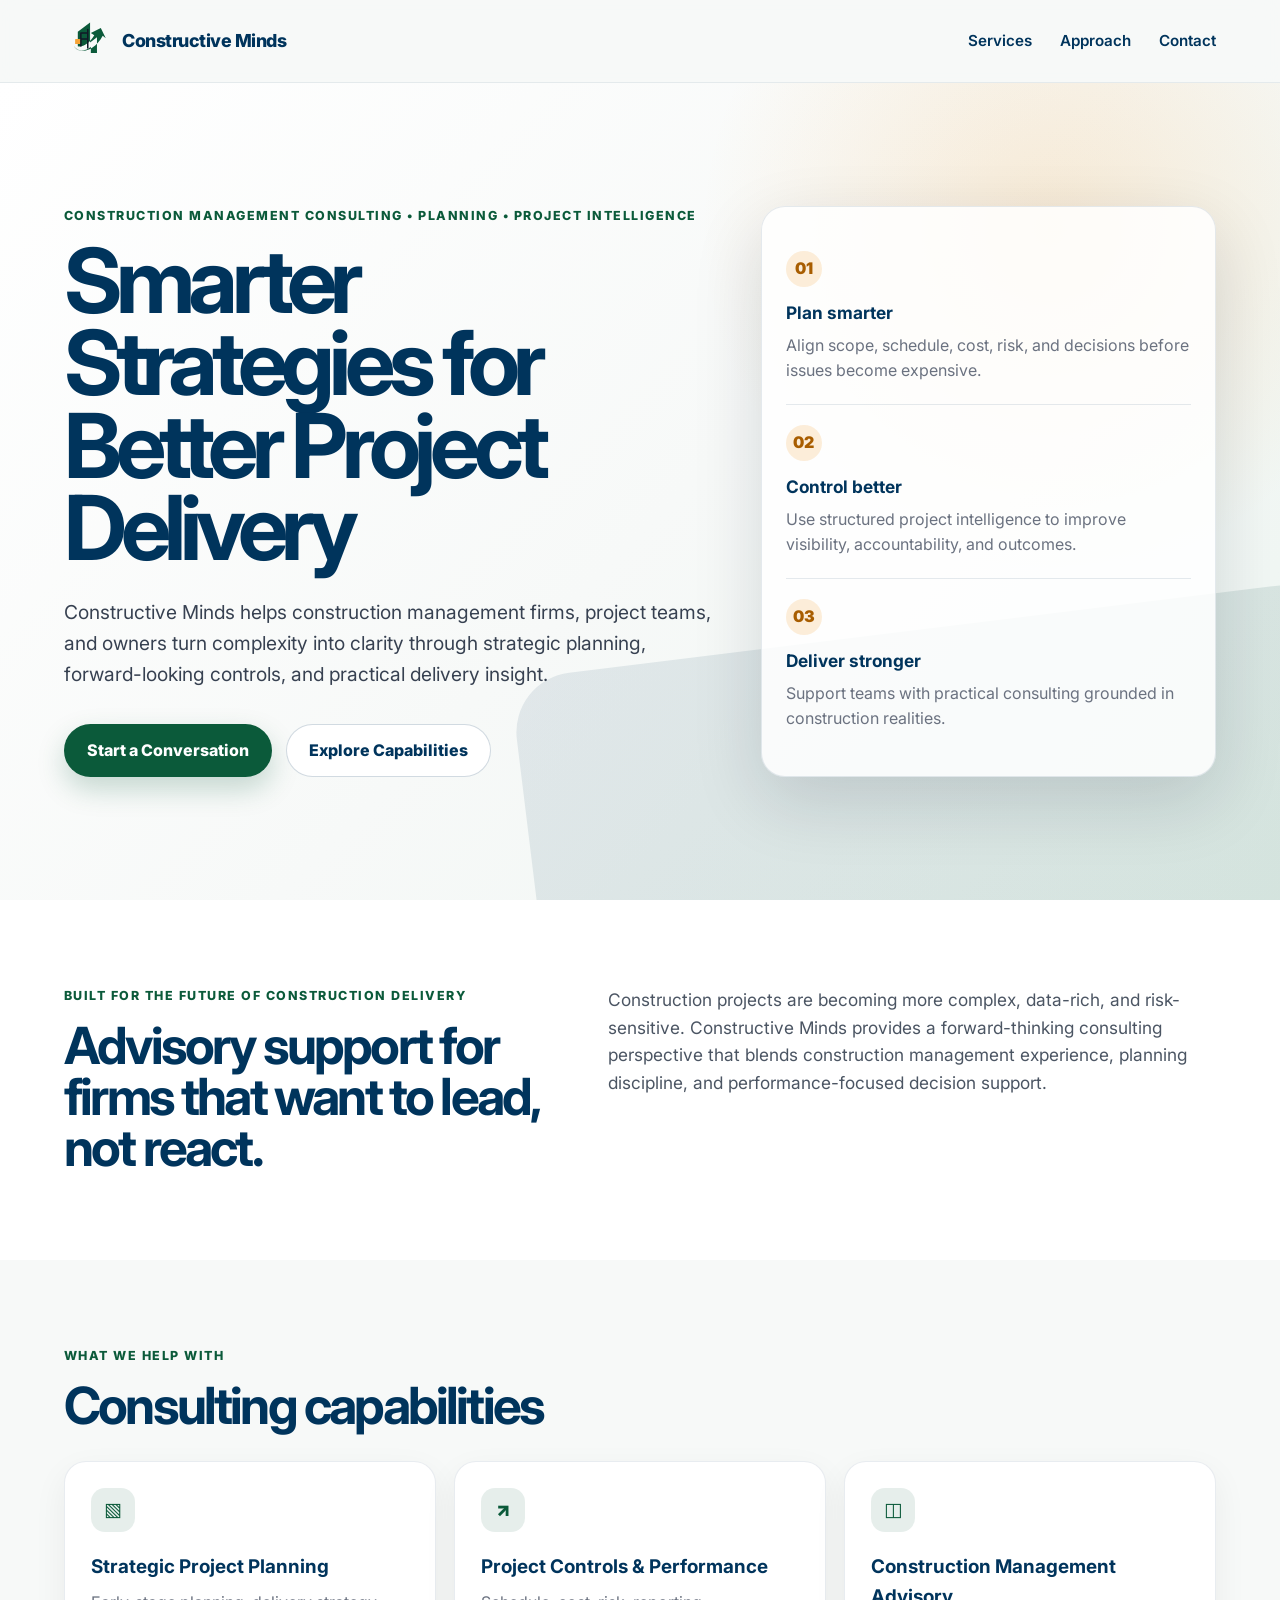
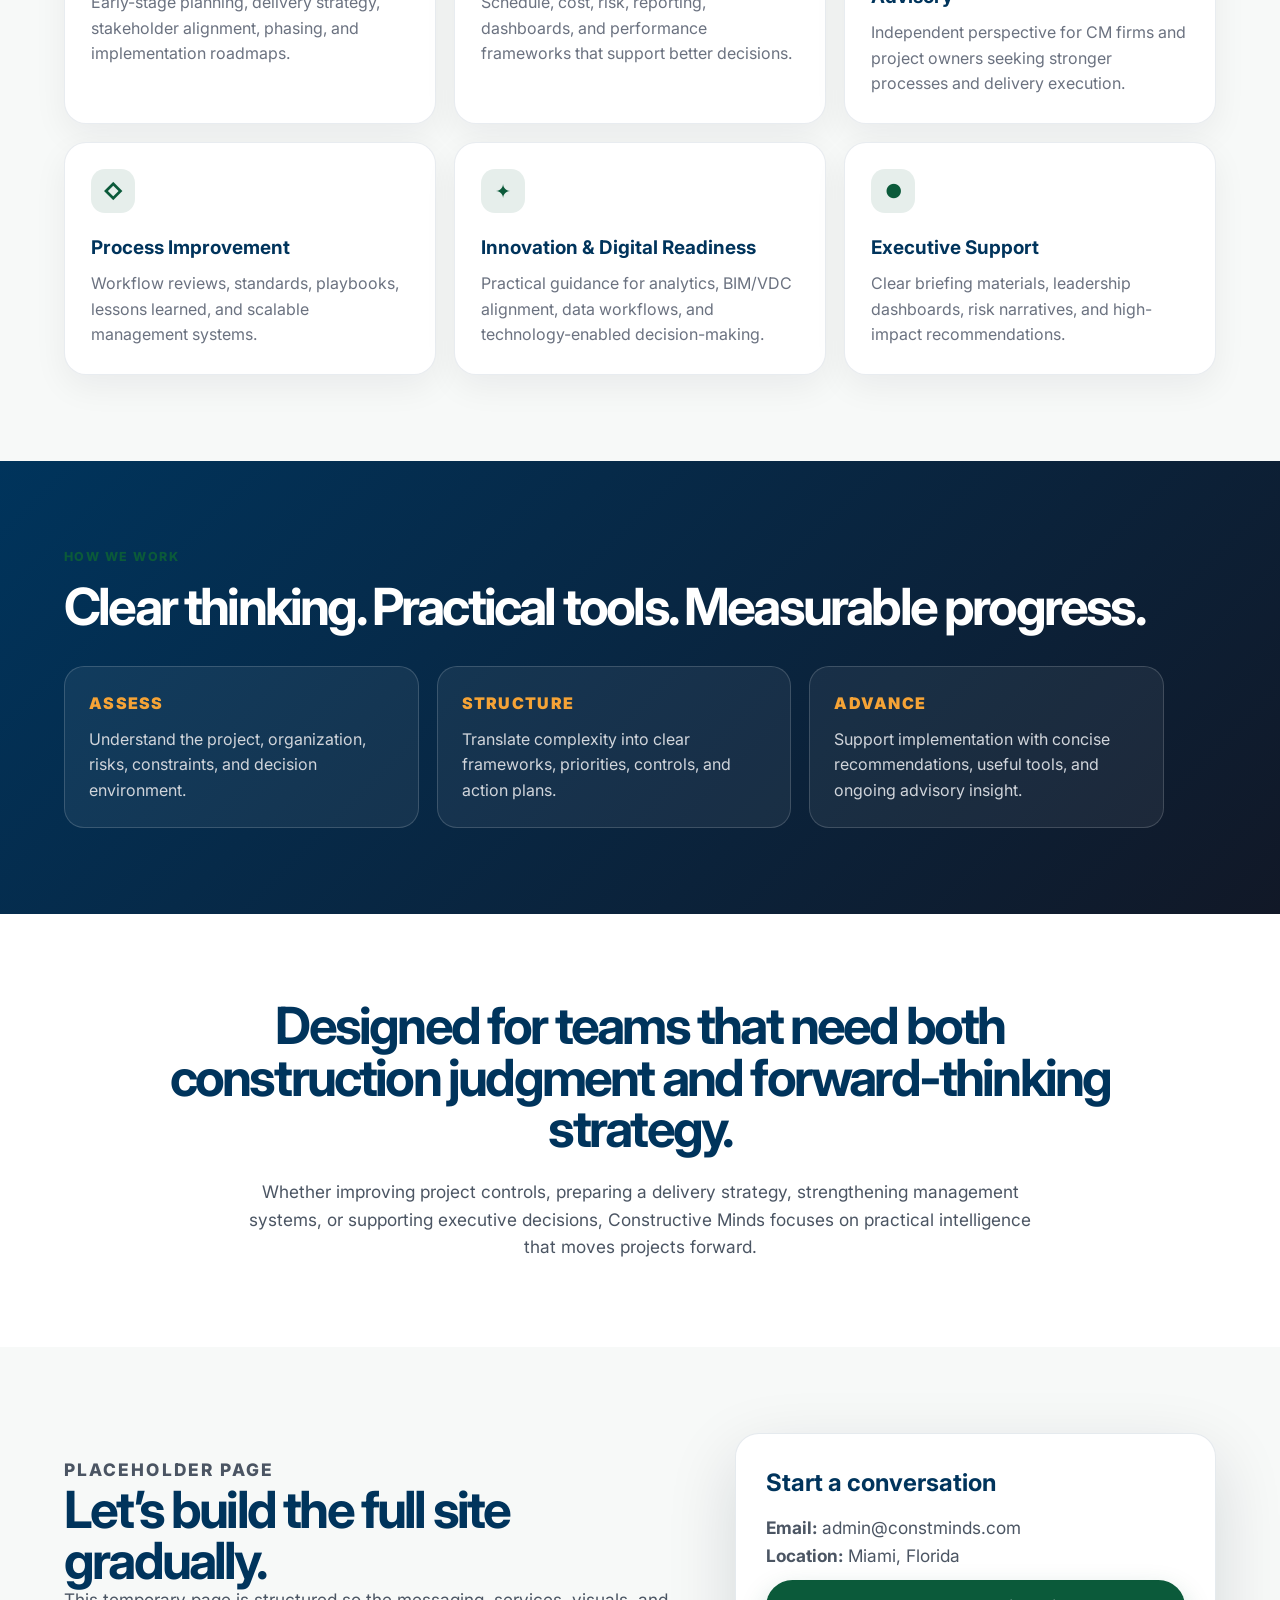
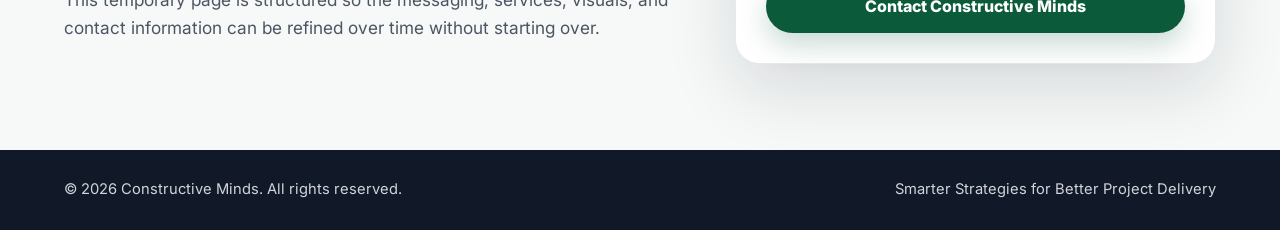
==== index.html @ 66670059 "Update contact email address in index.html" ====
<!DOCTYPE html>
<html lang="en">
<head>
  <meta charset="UTF-8" />
  <meta name="viewport" content="width=device-width, initial-scale=1.0" />
  <title>Constructive Minds | Smarter Strategies for Better Project Delivery</title>
  <meta name="description" content="Constructive Minds provides forward-thinking construction consulting, planning, project controls, and delivery strategy for construction management firms and project owners." />
  <link rel="preconnect" href="https://fonts.googleapis.com">
  <link rel="preconnect" href="https://fonts.gstatic.com" crossorigin>
  <link href="https://fonts.googleapis.com/css2?family=Inter:wght@400;500;600;700;800&display=swap" rel="stylesheet">
  <link rel="stylesheet" href="styles.css" />
</head>
<body>
  <header class="site-header">
    <a class="brand" href="#top" aria-label="Constructive Minds home">
      <div class="brand-mark" aria-hidden="true">
        <svg viewBox="0 0 120 120" role="img" aria-label="Constructive Minds icon placeholder">
          <path class="mark-green" d="M25 72 C35 95 77 91 101 46 L109 53 L96 26 L70 39 L79 45 C67 66 49 77 36 74 L36 36 L68 12 L68 64 L86 50 L86 91 L70 91 L70 75 C58 86 36 91 25 72Z"/>
          <path class="mark-lines" d="M44 39 H62 M44 55 H62 M44 39 V73 M62 30 V78"/>
          <rect class="mark-orange" x="29" y="55" width="13" height="13" rx="1"/>
        </svg>
      </div>
      <span class="brand-text">Constructive Minds</span>
    </a>
    <nav class="nav-links" aria-label="Main navigation">
      <a href="#services">Services</a>
      <a href="#approach">Approach</a>
      <a href="#contact">Contact</a>
    </nav>
  </header>

  <main id="top">
    <section class="hero">
      <div class="hero-content">
        <p class="eyebrow">Construction Management Consulting • Planning • Project Intelligence</p>
        <h1>Smarter Strategies for Better Project Delivery</h1>
        <p class="hero-copy">Constructive Minds helps construction management firms, project teams, and owners turn complexity into clarity through strategic planning, forward-looking controls, and practical delivery insight.</p>
        <div class="hero-actions">
          <a class="btn primary" href="mailto:hello@constructiveminds.com">Start a Conversation</a>
          <a class="btn secondary" href="#services">Explore Capabilities</a>
        </div>
      </div>
      <aside class="hero-card" aria-label="Core value statement">
        <div class="metric"><span>01</span><strong>Plan smarter</strong><p>Align scope, schedule, cost, risk, and decisions before issues become expensive.</p></div>
        <div class="metric"><span>02</span><strong>Control better</strong><p>Use structured project intelligence to improve visibility, accountability, and outcomes.</p></div>
        <div class="metric"><span>03</span><strong>Deliver stronger</strong><p>Support teams with practical consulting grounded in construction realities.</p></div>
      </aside>
    </section>

    <section class="section intro">
      <div>
        <p class="section-kicker">Built for the future of construction delivery</p>
        <h2>Advisory support for firms that want to lead, not react.</h2>
      </div>
      <p>Construction projects are becoming more complex, data-rich, and risk-sensitive. Constructive Minds provides a forward-thinking consulting perspective that blends construction management experience, planning discipline, and performance-focused decision support.</p>
    </section>

    <section id="services" class="section services">
      <div class="section-heading">
        <p class="section-kicker">What we help with</p>
        <h2>Consulting capabilities</h2>
      </div>
      <div class="grid cards">
        <article class="card"><span class="card-icon">▧</span><h3>Strategic Project Planning</h3><p>Early-stage planning, delivery strategy, stakeholder alignment, phasing, and implementation roadmaps.</p></article>
        <article class="card"><span class="card-icon">↗</span><h3>Project Controls & Performance</h3><p>Schedule, cost, risk, reporting, dashboards, and performance frameworks that support better decisions.</p></article>
        <article class="card"><span class="card-icon">◫</span><h3>Construction Management Advisory</h3><p>Independent perspective for CM firms and project owners seeking stronger processes and delivery execution.</p></article>
        <article class="card"><span class="card-icon">◇</span><h3>Process Improvement</h3><p>Workflow reviews, standards, playbooks, lessons learned, and scalable management systems.</p></article>
        <article class="card"><span class="card-icon">✦</span><h3>Innovation & Digital Readiness</h3><p>Practical guidance for analytics, BIM/VDC alignment, data workflows, and technology-enabled decision-making.</p></article>
        <article class="card"><span class="card-icon">●</span><h3>Executive Support</h3><p>Clear briefing materials, leadership dashboards, risk narratives, and high-impact recommendations.</p></article>
      </div>
    </section>

    <section id="approach" class="section approach">
      <div class="approach-panel">
        <p class="section-kicker">How we work</p>
        <h2>Clear thinking. Practical tools. Measurable progress.</h2>
        <div class="steps">
          <div><span>Assess</span><p>Understand the project, organization, risks, constraints, and decision environment.</p></div>
          <div><span>Structure</span><p>Translate complexity into clear frameworks, priorities, controls, and action plans.</p></div>
          <div><span>Advance</span><p>Support implementation with concise recommendations, useful tools, and ongoing advisory insight.</p></div>
        </div>
      </div>
    </section>

    <section class="section statement">
      <h2>Designed for teams that need both construction judgment and forward-thinking strategy.</h2>
      <p>Whether improving project controls, preparing a delivery strategy, strengthening management systems, or supporting executive decisions, Constructive Minds focuses on practical intelligence that moves projects forward.</p>
    </section>

    <section id="contact" class="section contact">
      <div>
        <p class="section-kicker">Placeholder page</p>
        <h2>Let’s build the full site gradually.</h2>
        <p>This temporary page is structured so the messaging, services, visuals, and contact information can be refined over time without starting over.</p>
      </div>
      <div class="contact-card">
        <h3>Start a conversation</h3>
        <p><strong>Email:</strong> admin@constminds.com</p>
        <p><strong>Location:</strong> Miami, Florida</p>
        <a class="btn primary full" href="mailto:hello@constructiveminds.com">Contact Constructive Minds</a>
      </div>
    </section>
  </main>

  <footer class="footer">
    <span>© <span id="year"></span> Constructive Minds. All rights reserved.</span>
    <span>Smarter Strategies for Better Project Delivery</span>
  </footer>
  <script>document.getElementById('year').textContent = new Date().getFullYear();</script>
</body>
</html>
---- styles.css ----
:root{
  --cm-primary-navy:#00345C;
  --cm-primary-emerald:#0B5A3A;
  --cm-accent-orange:#F5A336;
  --cm-soft-off-white:#F7F9F8;
  --cm-neutral-gray:#6B7280;
  --cm-dark-charcoal:#111827;
  --white:#ffffff;
  --shadow:0 24px 70px rgba(17,24,39,.14);
  --radius:24px;
}
*{box-sizing:border-box} html{scroll-behavior:smooth} body{margin:0;font-family:Inter,system-ui,-apple-system,Segoe UI,sans-serif;background:var(--cm-soft-off-white);color:var(--cm-dark-charcoal);line-height:1.6} a{color:inherit;text-decoration:none}.site-header{position:sticky;top:0;z-index:20;display:flex;align-items:center;justify-content:space-between;padding:18px clamp(22px,5vw,72px);background:rgba(247,249,248,.9);backdrop-filter:blur(14px);border-bottom:1px solid rgba(0,52,92,.08)}.brand{display:flex;align-items:center;gap:12px;font-weight:800;color:var(--cm-primary-navy);letter-spacing:-.03em}.brand-mark{width:46px;height:46px}.brand-mark svg{width:100%;height:100%}.mark-green{fill:var(--cm-primary-emerald)}.mark-orange{fill:var(--cm-accent-orange)}.mark-lines{fill:none;stroke:var(--cm-dark-charcoal);stroke-width:4;stroke-linecap:round}.brand-text{font-size:1.12rem}.nav-links{display:flex;gap:28px;font-weight:600;color:var(--cm-primary-navy);font-size:.95rem}.nav-links a:hover{color:var(--cm-primary-emerald)}.hero{position:relative;display:grid;grid-template-columns:1.18fr .82fr;gap:42px;align-items:center;min-height:calc(100vh - 83px);padding:80px clamp(22px,5vw,72px);overflow:hidden;background:radial-gradient(circle at 82% 18%, rgba(245,163,54,.18), transparent 28%),linear-gradient(135deg,#ffffff 0%,#f7f9f8 52%,#eef6f2 100%)}.hero:before{content:"";position:absolute;inset:auto -10% -30% 42%;height:520px;background:linear-gradient(135deg,rgba(0,52,92,.09),rgba(11,90,58,.12));transform:rotate(-7deg);border-radius:60px}.hero-content,.hero-card{position:relative}.eyebrow,.section-kicker{margin:0 0 14px;color:var(--cm-primary-emerald);text-transform:uppercase;letter-spacing:.12em;font-weight:800;font-size:.78rem}.hero h1{margin:0;max-width:890px;color:var(--cm-primary-navy);font-size:clamp(3rem,7vw,6.6rem);line-height:.92;letter-spacing:-.07em}.hero-copy{max-width:730px;margin:28px 0 0;color:#374151;font-size:clamp(1.05rem,1.5vw,1.28rem)}.hero-actions{display:flex;flex-wrap:wrap;gap:14px;margin-top:34px}.btn{display:inline-flex;align-items:center;justify-content:center;min-height:48px;padding:13px 22px;border-radius:999px;font-weight:800;border:1px solid transparent;transition:.2s ease}.btn.primary{background:var(--cm-primary-emerald);color:white;box-shadow:0 12px 28px rgba(11,90,58,.22)}.btn.primary:hover{transform:translateY(-2px);background:#084a31}.btn.secondary{background:white;color:var(--cm-primary-navy);border-color:rgba(0,52,92,.18)}.btn.full{width:100%;margin-top:10px}.hero-card{background:rgba(255,255,255,.84);border:1px solid rgba(0,52,92,.1);border-radius:var(--radius);padding:24px;box-shadow:var(--shadow)}.metric{padding:20px 0;border-bottom:1px solid rgba(0,52,92,.1)}.metric:last-child{border-bottom:0}.metric span{display:inline-grid;place-items:center;width:36px;height:36px;border-radius:50%;background:rgba(245,163,54,.18);color:#a85d00;font-weight:900}.metric strong{display:block;margin-top:12px;color:var(--cm-primary-navy);font-size:1.08rem}.metric p{margin:6px 0 0;color:var(--cm-neutral-gray)}.section{padding:86px clamp(22px,5vw,72px)}.intro{display:grid;grid-template-columns:.9fr 1.1fr;gap:46px;background:white}.section h2{margin:0;color:var(--cm-primary-navy);font-size:clamp(2rem,4vw,3.8rem);line-height:1;letter-spacing:-.055em}.intro p:last-child,.statement p,.contact p{font-size:1.08rem;color:#4b5563;margin:0}.services{background:var(--cm-soft-off-white)}.section-heading{max-width:780px;margin-bottom:30px}.grid{display:grid;grid-template-columns:repeat(3,1fr);gap:18px}.card{background:white;border:1px solid rgba(0,52,92,.09);border-radius:22px;padding:26px;box-shadow:0 12px 34px rgba(17,24,39,.06)}.card-icon{display:grid;place-items:center;width:44px;height:44px;border-radius:14px;background:rgba(11,90,58,.1);color:var(--cm-primary-emerald);font-weight:900;font-size:1.2rem}.card h3{margin:20px 0 8px;color:var(--cm-primary-navy);font-size:1.18rem}.card p{margin:0;color:var(--cm-neutral-gray)}.approach{background:linear-gradient(135deg,var(--cm-primary-navy),var(--cm-dark-charcoal));color:white}.approach-panel{max-width:1100px}.approach h2{color:white}.steps{display:grid;grid-template-columns:repeat(3,1fr);gap:18px;margin-top:34px}.steps div{border:1px solid rgba(255,255,255,.16);border-radius:20px;padding:24px;background:rgba(255,255,255,.06)}.steps span{color:var(--cm-accent-orange);font-weight:900;text-transform:uppercase;letter-spacing:.08em}.steps p{color:#d1d5db;margin:10px 0 0}.statement{text-align:center;background:white}.statement h2{max-width:1000px;margin:0 auto}.statement p{max-width:790px;margin:24px auto 0}.contact{display:grid;grid-template-columns:1fr .75fr;gap:30px;align-items:center}.contact-card{background:white;border-radius:var(--radius);padding:30px;border:1px solid rgba(0,52,92,.1);box-shadow:var(--shadow)}.contact-card h3{margin:0 0 12px;color:var(--cm-primary-navy);font-size:1.5rem}.footer{display:flex;justify-content:space-between;gap:20px;flex-wrap:wrap;padding:28px clamp(22px,5vw,72px);background:var(--cm-dark-charcoal);color:#d1d5db;font-size:.92rem}
@media (max-width:900px){.nav-links{display:none}.hero,.intro,.contact{grid-template-columns:1fr}.hero{min-height:auto;padding-top:58px}.grid,.steps{grid-template-columns:1fr}.hero h1{font-size:clamp(2.7rem,14vw,4.9rem)}.brand-text{font-size:1rem}.section{padding:64px 22px}.site-header{padding:14px 22px}.hero-card{margin-top:10px}}
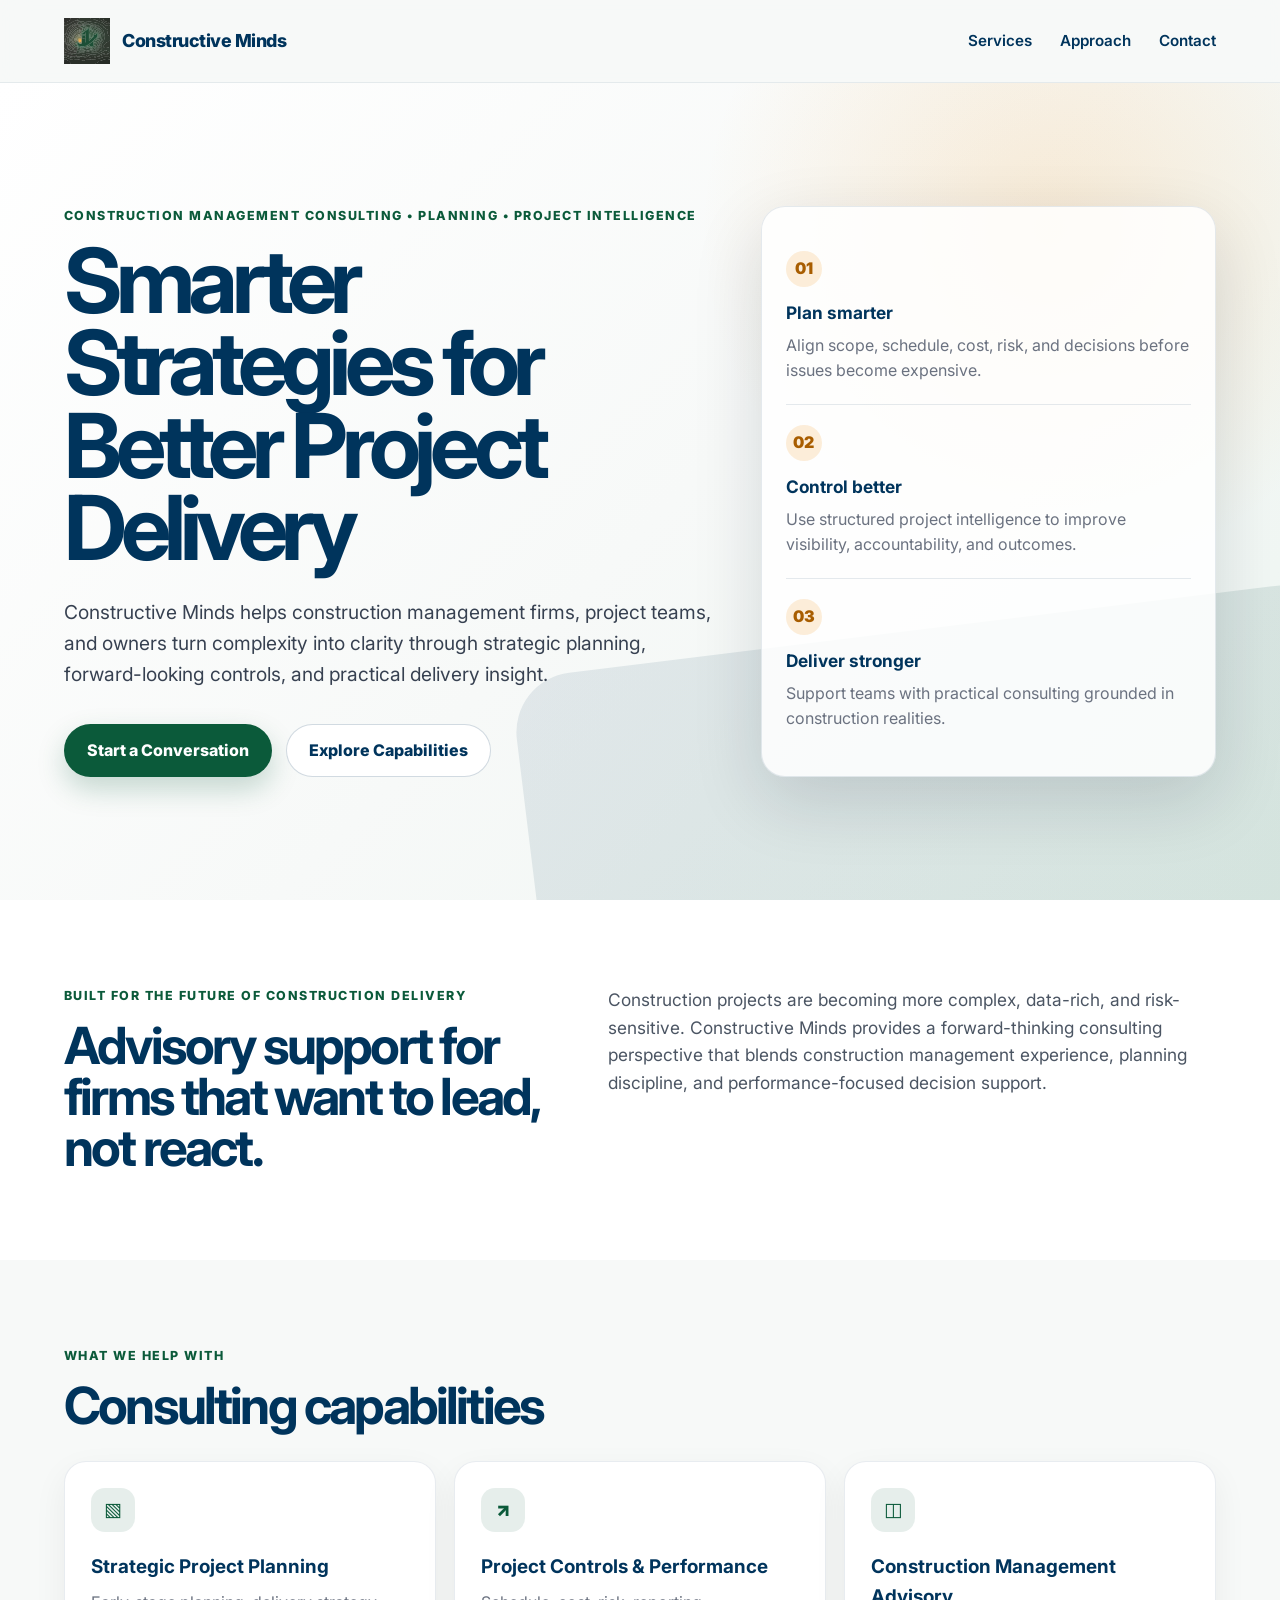
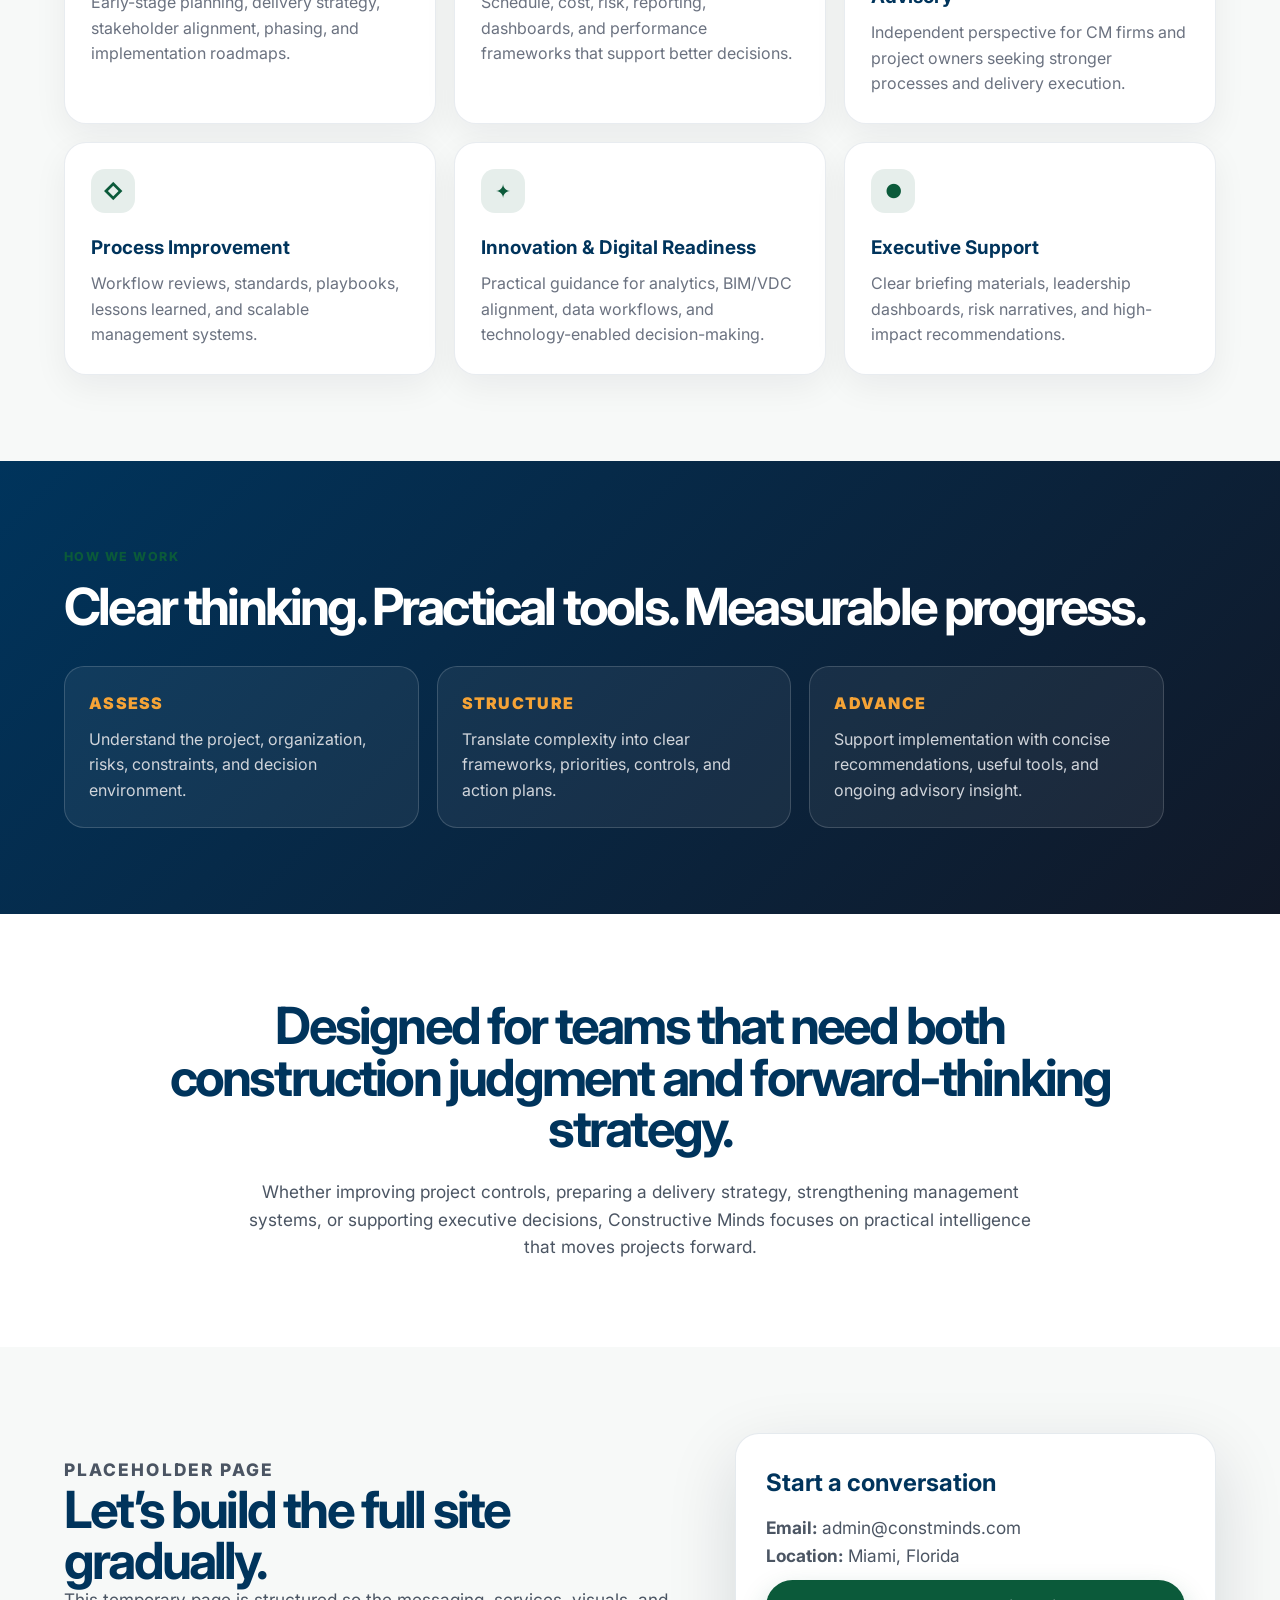
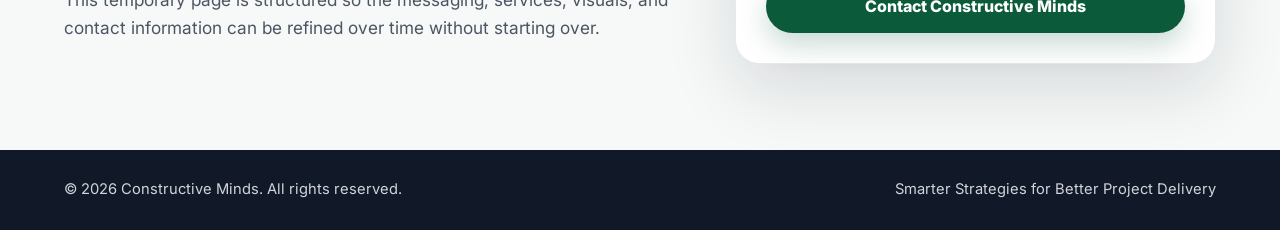
==== commit 7937d996: "Update index.html" ====
--- a/index.html
+++ b/index.html
@@ -14,11 +14,9724 @@
   <header class="site-header">
     <a class="brand" href="#top" aria-label="Constructive Minds home">
       <div class="brand-mark" aria-hidden="true">
-        <svg viewBox="0 0 120 120" role="img" aria-label="Constructive Minds icon placeholder">
-          <path class="mark-green" d="M25 72 C35 95 77 91 101 46 L109 53 L96 26 L70 39 L79 45 C67 66 49 77 36 74 L36 36 L68 12 L68 64 L86 50 L86 91 L70 91 L70 75 C58 86 36 91 25 72Z"/>
-          <path class="mark-lines" d="M44 39 H62 M44 55 H62 M44 39 V73 M62 30 V78"/>
-          <rect class="mark-orange" x="29" y="55" width="13" height="13" rx="1"/>
-        </svg>
+        <svg version="1.1" id="Layer_1" xmlns="http://www.w3.org/2000/svg" xmlns:xlink="http://www.w3.org/1999/xlink" x="0px" y="0px"
+	 width="100%" viewBox="0 0 1024 1024" enable-background="new 0 0 1024 1024" xml:space="preserve">
+<path fill="#323D33" opacity="1.000000" stroke="none" 
+	d="
+M1024.763428,651.764832 
+	C1025.000000,687.687561 1025.000000,723.375122 1025.000000,759.531372 
+	C1022.889282,763.032837 1019.434204,763.156494 1016.458801,763.073853 
+	C1011.393799,762.933289 1006.040955,762.992981 1002.011047,758.887329 
+	C1001.437744,758.303223 1000.734009,757.687622 999.963501,757.482727 
+	C990.830566,755.054382 984.958069,748.372192 979.084412,741.656738 
+	C977.936707,740.344482 976.268555,739.948853 974.590637,739.702454 
+	C972.942261,739.460388 971.239685,739.179871 969.627502,739.260681 
+	C961.060547,739.689575 954.616455,736.355591 950.147644,729.020996 
+	C949.083801,727.274841 947.345581,726.130920 945.286011,725.758728 
+	C932.329285,723.416748 919.451660,721.099121 906.468018,726.216064 
+	C902.614136,727.734985 900.093994,730.829895 896.418152,732.515747 
+	C892.451172,734.335266 889.301941,737.705627 884.885742,739.059265 
+	C882.513062,739.786499 882.007324,742.455078 881.428467,744.787109 
+	C879.691284,751.784790 879.017761,752.220398 872.027710,751.482910 
+	C870.514038,751.323242 868.965149,751.251343 867.588867,751.860474 
+	C860.792725,754.868469 853.349731,756.715027 848.100952,762.555725 
+	C847.436951,763.294678 846.773315,764.563843 845.950134,764.549561 
+	C840.134094,764.448486 838.220032,769.006165 834.822998,772.432556 
+	C831.711243,775.571045 826.344604,777.417419 821.206238,774.847290 
+	C820.969849,774.729187 820.957764,774.747070 820.660522,775.016907 
+	C816.572388,778.728333 811.653992,780.794250 806.637756,783.018555 
+	C798.973999,786.416748 791.084961,787.805847 782.908508,788.046448 
+	C776.765320,788.227234 772.545837,791.184937 769.502441,796.182983 
+	C767.359131,799.702820 764.812622,801.654907 760.226624,801.233215 
+	C756.427673,800.883911 752.615967,802.498779 749.550354,804.890808 
+	C746.909424,806.951477 744.539490,807.296265 741.304688,806.273682 
+	C732.879517,803.610291 724.845398,806.399170 718.045959,810.716309 
+	C715.228394,812.505310 712.226562,815.146667 709.511414,817.601196 
+	C706.890320,819.970764 704.142944,820.777893 700.868835,820.486145 
+	C694.113647,819.883972 687.250122,821.118225 680.564270,819.113403 
+	C678.132324,818.384155 675.564636,819.082642 673.128845,819.510864 
+	C662.493835,821.380676 651.885681,819.217468 641.266968,819.455017 
+	C639.055237,819.504517 637.033447,818.610779 635.004456,817.873047 
+	C633.106323,817.182983 631.174561,816.458984 629.165161,816.880005 
+	C623.042236,818.162964 617.479858,816.275391 612.603088,813.105103 
+	C606.999084,809.462158 600.762817,810.243286 594.792297,809.418518 
+	C588.239136,808.513245 581.669495,807.575684 575.040710,807.139832 
+	C571.939880,806.935974 569.484558,804.908264 567.867065,802.246582 
+	C566.139343,799.403503 563.936584,797.833557 560.480957,798.323364 
+	C558.206360,798.645752 556.341614,797.325989 554.317139,796.598450 
+	C547.188416,794.036621 540.245789,790.855225 532.919250,788.976135 
+	C526.076721,787.221069 519.776978,789.355774 513.336609,792.304443 
+	C507.243713,795.093933 501.684021,799.164917 495.841248,801.469849 
+	C489.495636,803.973206 482.375702,807.249023 474.747009,806.063477 
+	C472.236176,805.673340 469.841644,806.932861 467.631439,808.102966 
+	C464.385284,809.821655 461.239838,809.792786 458.145233,807.885559 
+	C454.040497,805.355896 450.017212,805.207336 446.004822,808.059814 
+	C444.900909,808.844604 443.583405,809.603577 442.313599,809.045044 
+	C438.317383,807.287231 435.044434,809.173462 431.381134,810.413452 
+	C425.997314,812.235901 420.278809,812.538635 414.930054,809.932373 
+	C412.639404,808.816223 410.578339,808.503601 408.277893,809.605591 
+	C405.068054,811.143005 401.523895,810.458313 399.267181,808.554504 
+	C394.398376,804.447021 388.668579,804.776978 383.194550,804.588135 
+	C375.562805,804.324829 367.893127,803.984680 360.247528,804.476440 
+	C356.367920,804.725952 353.452393,802.502136 350.832733,800.416931 
+	C345.928864,796.513489 340.461853,795.387329 334.498474,795.484558 
+	C329.677246,795.563232 324.758698,796.093811 321.402130,791.366882 
+	C320.744690,790.441040 319.481323,789.911865 318.322540,789.842041 
+	C309.441986,789.307068 300.870483,786.191284 291.633972,788.122742 
+	C284.378387,789.639893 276.695557,787.958191 269.250031,789.358887 
+	C267.037811,789.775085 265.114227,788.639954 264.298279,785.923218 
+	C263.872894,781.549988 267.014648,780.430603 269.745300,779.771484 
+	C273.657349,778.827148 276.164246,776.765381 277.720001,773.168762 
+	C279.105713,769.965210 282.456146,768.706360 284.778076,766.418640 
+	C285.777283,765.434265 287.566284,765.117493 287.392273,762.830322 
+	C288.055878,758.848572 290.966614,758.710938 293.689819,758.598938 
+	C304.516296,758.153931 315.378387,758.660339 325.933838,760.819763 
+	C333.321838,762.331177 340.960022,763.339966 347.988586,766.477661 
+	C349.214172,767.024902 350.448303,767.503540 351.422394,768.446045 
+	C354.214386,771.147278 357.408783,771.994324 361.385254,771.964233 
+	C366.294678,771.927063 371.233917,772.727173 376.166016,773.033936 
+	C384.280579,773.538513 392.068268,771.683716 399.803101,770.677734 
+	C407.559296,769.669067 414.533997,770.682678 421.774170,772.348328 
+	C427.266113,773.611938 432.457245,772.199036 436.018768,768.229614 
+	C440.779694,762.923706 446.891327,762.236572 453.066437,761.768677 
+	C459.887726,761.251892 466.558990,759.982788 473.275085,758.899658 
+	C474.595886,758.686646 475.914734,758.417358 477.240021,758.541565 
+	C484.680115,759.239014 490.071655,755.176636 494.558380,750.223083 
+	C497.045746,747.476929 499.424866,745.470337 503.002045,744.678650 
+	C505.268494,744.177063 507.370667,743.065063 509.523193,742.185364 
+	C513.442688,740.583374 517.145325,740.178101 520.893188,742.729919 
+	C522.383667,743.744751 524.603638,744.895447 526.047180,744.187866 
+	C533.194031,740.684509 539.418457,746.393188 546.223755,745.848999 
+	C548.001892,745.706848 549.780273,746.619751 551.433350,747.435120 
+	C552.780518,748.099609 554.168701,749.040527 555.614014,748.997437 
+	C563.991882,748.748108 571.601685,751.918701 579.248352,754.503296 
+	C587.831055,757.404297 596.826294,757.593933 605.520752,759.579468 
+	C609.179810,760.415039 612.050293,762.834290 615.215149,764.581238 
+	C618.744080,766.529114 622.129639,766.994019 625.714600,765.597534 
+	C628.736572,764.420410 631.086426,764.788269 633.179077,767.341492 
+	C635.586975,770.279297 638.805725,770.859131 642.224609,769.640930 
+	C645.669922,768.413208 649.041626,768.306030 652.859558,769.403625 
+	C656.240540,769.529480 658.068237,773.271057 661.834656,771.783142 
+	C664.286987,770.814270 665.638733,769.833252 665.576172,766.857056 
+	C665.769592,766.314697 665.887512,766.112610 666.322266,765.761902 
+	C670.005554,764.569031 672.972046,765.306824 674.789185,768.321838 
+	C677.116394,772.182922 680.849487,773.780212 684.774292,774.150574 
+	C692.399719,774.870117 699.705811,774.883423 707.131775,770.778137 
+	C712.661316,767.721436 718.915527,765.701660 724.406616,762.232056 
+	C725.923828,761.273376 727.626770,761.918640 728.995789,763.126831 
+	C729.992615,764.006470 731.038452,765.390381 732.286316,765.240845 
+	C738.294556,764.520752 742.175598,768.018250 746.177673,771.596497 
+	C747.790222,773.038391 750.052307,773.047791 751.807434,771.815430 
+	C758.223755,767.310181 765.504333,763.960327 770.722473,757.839172 
+	C771.045776,757.460083 771.315063,756.816772 771.710388,756.751221 
+	C777.622131,755.770630 779.603271,750.137756 783.545776,746.841675 
+	C784.861389,745.741699 786.096008,744.482117 786.221008,742.766357 
+	C786.543640,738.339355 789.586365,736.980347 793.211548,736.240417 
+	C796.955261,735.476318 800.311279,734.442932 801.020264,729.855530 
+	C801.253296,728.347656 802.618286,727.204041 804.136658,726.888611 
+	C807.484192,726.193115 810.250671,724.344910 813.164551,722.760681 
+	C817.302917,720.510742 821.252075,719.439087 826.329224,720.784973 
+	C833.012390,722.556641 836.613403,717.452820 833.970947,711.064697 
+	C831.635559,705.418823 832.946899,703.191162 839.040649,702.452026 
+	C846.848816,701.505005 847.095886,701.271118 848.631775,693.294861 
+	C848.694702,692.968079 848.628967,692.503418 848.858521,692.341919 
+	C852.996521,689.428955 848.981873,686.977966 848.403015,684.359070 
+	C847.435364,679.980896 844.150330,678.748596 840.196716,678.507874 
+	C839.193787,678.446838 838.206299,678.296570 837.262329,677.953796 
+	C835.256775,677.225647 832.793457,676.840820 832.914734,673.958130 
+	C833.023376,671.376831 834.611023,669.900818 836.624878,669.521423 
+	C833.885681,668.957214 831.706726,666.805542 829.575562,664.600464 
+	C828.122559,663.096985 826.889160,662.101685 824.423584,663.239746 
+	C819.785156,665.381042 816.352966,663.181641 816.719177,658.062317 
+	C817.053772,653.384705 817.394470,648.956604 815.895447,644.327942 
+	C814.829224,641.035767 817.326233,639.584656 820.510071,639.531250 
+	C823.861572,639.475037 826.677246,639.983398 825.852966,644.589539 
+	C826.533508,643.586304 825.459412,642.560852 826.270325,641.612793 
+	C830.057983,637.184692 829.158752,631.352966 830.736694,626.253601 
+	C831.891724,622.520813 831.696899,618.995178 828.524658,616.171936 
+	C826.378113,614.261536 826.286499,612.177979 828.147095,610.076416 
+	C829.783569,608.227905 830.448608,606.082825 830.581360,603.683899 
+	C830.656799,602.321045 831.085876,601.054810 832.111145,600.094177 
+	C837.450439,595.091614 840.085815,588.634094 841.132446,581.664001 
+	C841.739624,577.620667 845.492493,575.851746 846.662964,572.015137 
+	C848.486145,569.337158 845.620361,566.428894 847.709717,564.114136 
+	C850.638855,560.869080 853.067322,557.484680 853.145874,552.779480 
+	C853.174866,551.042358 855.068115,550.178528 856.629150,549.528931 
+	C859.367371,548.389526 860.751038,546.213257 861.243896,543.441589 
+	C862.976440,533.699402 868.321045,526.020813 875.036804,519.120605 
+	C876.201843,517.923584 877.511658,516.808289 878.214600,515.294861 
+	C881.283508,508.687561 884.695435,502.242645 887.539001,495.528656 
+	C888.695435,492.798248 887.003113,489.933594 888.132690,487.159180 
+	C890.350098,481.712830 893.000977,476.323303 897.545898,472.708466 
+	C902.473755,468.789154 904.242310,463.308685 903.929932,458.216827 
+	C903.462158,450.593109 905.454224,443.376648 905.559021,435.938385 
+	C905.666199,428.327179 906.003357,420.724670 906.780273,413.154358 
+	C907.115662,409.886108 909.438599,406.735260 908.266663,403.424072 
+	C904.190918,391.908203 906.440186,379.861420 905.007324,368.136047 
+	C904.779968,366.275574 904.601013,364.296326 903.286011,363.020508 
+	C898.840027,358.707184 898.786438,352.404572 896.009277,347.514252 
+	C892.737183,341.752289 892.936646,335.937347 892.080627,329.860229 
+	C891.265198,324.070892 890.568970,318.295532 890.021057,312.457367 
+	C889.427307,306.131592 885.840576,300.899719 881.969849,296.097839 
+	C879.373657,292.877106 877.991089,289.711304 878.958069,285.575867 
+	C879.853882,281.745148 878.636780,277.967499 878.268127,274.174591 
+	C878.151367,272.972565 877.466553,271.929993 876.405029,271.339722 
+	C869.782471,267.657410 866.623169,261.699005 864.258118,254.722549 
+	C862.799744,250.420425 858.635376,247.780579 854.126526,246.647293 
+	C851.573547,246.005600 849.893799,245.045853 849.386230,242.333389 
+	C848.788513,239.139267 846.479187,237.233521 843.964355,235.476105 
+	C839.060974,232.049377 834.043823,228.768494 830.524780,223.713272 
+	C828.969238,221.478821 826.500671,220.758987 823.865173,221.141907 
+	C821.246765,221.522369 819.346497,220.604141 817.837219,218.539566 
+	C816.845581,217.183029 815.717896,215.777893 814.103394,215.325424 
+	C810.786316,214.395767 808.702209,212.583572 807.739624,209.144135 
+	C807.063660,206.728699 804.591675,206.447510 802.067444,205.959503 
+	C800.944092,205.322144 801.024231,204.449631 800.706909,203.327332 
+	C800.581665,201.881073 800.180847,200.838531 800.471619,199.409454 
+	C800.130249,198.618683 799.825806,198.236053 799.212341,197.650482 
+	C798.732361,197.297775 798.519470,197.180710 797.988159,196.857895 
+	C796.813660,192.001526 793.818054,189.468781 789.401062,188.435867 
+	C786.077698,187.658707 783.013489,186.635132 781.442566,183.165100 
+	C780.964111,182.108276 779.920410,181.189072 778.762573,181.057831 
+	C773.047241,180.409988 769.403809,176.704758 765.462952,172.992859 
+	C759.191284,167.085632 750.580811,166.140900 742.765015,163.590607 
+	C741.528564,163.187134 740.058777,163.419266 738.941162,162.606247 
+	C735.611450,160.184006 732.600708,160.422089 729.457825,163.132996 
+	C727.286865,165.005508 724.502075,165.106125 723.131653,162.346069 
+	C720.902893,157.857285 717.019104,156.831375 712.779114,156.719849 
+	C708.770813,156.614395 705.794739,155.400085 703.596130,151.895523 
+	C701.943970,149.262085 699.577515,147.453522 696.039246,148.281952 
+	C694.903198,148.547958 693.705383,148.178436 692.781494,147.389694 
+	C686.788696,142.273682 680.012146,140.803650 672.443237,142.957977 
+	C670.450073,143.525284 668.904907,142.776642 667.469788,141.439316 
+	C660.457947,134.905457 651.104553,132.690247 642.890686,128.388229 
+	C639.601013,126.665268 635.375305,128.287659 631.568298,128.162384 
+	C628.384705,128.057632 625.373901,127.923065 622.293762,126.987297 
+	C617.699036,125.591431 613.076111,124.248322 608.091125,125.389900 
+	C605.386230,126.009331 602.794983,125.166649 600.955383,122.808640 
+	C600.751099,122.546783 600.484314,122.337395 600.257324,122.094002 
+	C595.620667,117.121727 588.605469,119.994049 583.399658,116.999100 
+	C577.668274,113.701813 572.087036,113.415283 566.516113,117.309654 
+	C564.626526,118.630592 562.513000,118.535080 561.007935,116.974739 
+	C557.001526,112.821098 552.184509,112.041092 546.643188,112.035942 
+	C541.535461,112.031197 536.375427,111.214737 531.272888,110.450081 
+	C527.402466,109.870064 523.598633,110.253204 519.945557,111.579376 
+	C516.916748,112.678894 514.174133,112.598068 511.375305,110.838028 
+	C508.034668,108.737267 504.517548,107.932655 500.417694,108.887840 
+	C496.786865,109.733757 493.148102,108.677139 490.014008,106.485268 
+	C485.772034,103.518600 481.456635,102.343163 476.460876,104.872826 
+	C473.276031,106.485481 469.894012,104.768188 466.628540,104.488594 
+	C460.667542,103.978218 454.687683,103.547630 448.776520,102.507782 
+	C446.590088,102.123169 444.735870,101.317482 444.722443,98.896744 
+	C444.695374,94.019676 441.807251,89.811371 441.745758,84.955002 
+	C441.698639,81.233017 439.391602,79.808609 435.925079,79.490959 
+	C431.918701,79.123833 428.225464,77.786537 424.560577,76.013077 
+	C421.484009,74.524338 420.283844,72.769234 421.282410,69.190819 
+	C422.501495,67.143425 424.266144,67.786034 425.871246,67.729042 
+	C430.348816,67.570053 434.886780,67.827316 438.677826,64.608749 
+	C440.358856,63.181564 442.407837,63.563988 444.375824,64.315269 
+	C449.005585,66.082664 453.542480,67.417404 457.951080,63.505810 
+	C459.477051,62.151855 461.266479,62.987617 462.969910,64.090508 
+	C468.809937,67.871658 472.473602,67.515350 477.392761,63.028290 
+	C479.665802,60.954948 482.033051,61.276417 484.063477,63.247944 
+	C490.302765,69.306206 497.848633,71.656967 506.366455,71.572601 
+	C509.519897,71.541374 512.585754,71.703339 515.398865,73.703827 
+	C517.133362,74.937271 519.606079,75.368309 521.656982,75.079063 
+	C531.527710,73.686958 541.313171,77.259254 551.286804,75.136688 
+	C554.885132,74.370903 559.206665,75.902687 562.416809,78.524544 
+	C564.572449,80.285149 566.301575,80.998291 568.154968,78.214653 
+	C570.213562,75.122902 573.170166,75.163124 576.132935,76.530197 
+	C582.789307,79.601646 589.587708,82.168396 596.808411,83.607246 
+	C598.598328,83.963928 600.363708,84.682556 602.186157,84.554634 
+	C606.352905,84.262161 609.787048,85.746735 613.452087,87.676987 
+	C619.510132,90.867599 626.084229,90.540451 632.155396,87.355537 
+	C634.819946,85.957718 637.455383,84.891304 640.222168,85.746391 
+	C649.344543,88.565796 658.775757,89.579353 668.146729,90.974358 
+	C671.122192,91.417297 674.029480,92.017395 676.770203,93.356491 
+	C678.584778,94.243111 680.650696,94.806213 682.602600,94.414795 
+	C687.518494,93.429039 692.153076,93.073853 695.860474,97.373131 
+	C696.266174,97.843552 697.127747,98.171989 697.701050,98.029396 
+	C704.217346,96.408600 709.058960,101.596413 714.933411,102.220802 
+	C721.088196,102.874985 727.047241,104.163338 732.944031,105.925270 
+	C735.277954,106.622627 737.248657,106.017990 738.635498,103.969101 
+	C740.656555,100.983246 743.241760,101.247711 745.430054,103.309288 
+	C749.414124,107.062630 755.587036,107.531952 758.695740,112.675667 
+	C759.805359,114.511673 761.926514,113.367142 763.611023,112.386299 
+	C768.573853,109.496559 769.998962,110.061058 771.882751,115.439377 
+	C774.830139,123.854195 785.714294,131.771622 794.717468,131.753510 
+	C798.032043,131.746826 800.799316,133.099731 802.729736,135.235275 
+	C806.953308,139.907806 811.764893,143.040222 817.688782,145.468674 
+	C824.290710,148.175034 831.239197,150.908844 836.339294,156.491272 
+	C837.703003,157.983856 839.581909,158.748611 841.731201,158.735703 
+	C842.908386,158.728638 843.961487,159.203613 844.766418,160.199951 
+	C849.748047,166.366043 855.309326,171.679703 863.657227,172.822784 
+	C864.326355,172.914413 865.203125,173.199905 865.360962,173.746185 
+	C867.541504,181.294617 875.950256,181.937286 880.202698,187.199600 
+	C882.045654,189.480194 883.458801,191.757904 883.475586,194.792099 
+	C883.495056,198.320724 884.588989,201.680649 885.365051,205.084320 
+	C885.784790,206.925568 886.580505,208.676865 888.334290,209.517776 
+	C893.694519,212.087936 898.843201,214.935623 904.598633,216.893219 
+	C910.268921,218.821854 916.187805,221.360672 920.465515,226.447083 
+	C923.601379,230.175827 927.414551,233.055679 932.115417,235.378311 
+	C936.898743,237.741638 941.770264,241.156525 945.399902,245.560837 
+	C947.227417,247.778381 949.246094,249.211792 952.255371,248.701645 
+	C953.083069,248.561340 954.354492,248.386932 954.661133,248.906784 
+	C957.100891,253.042206 962.102844,251.507477 965.315735,253.883316 
+	C966.810303,254.988525 968.662170,255.998627 968.919250,257.834198 
+	C969.462463,261.713287 969.680542,265.637573 970.938965,268.926483 
+	C971.588318,267.344452 972.872375,265.594116 975.483215,265.943420 
+	C978.203613,266.307434 979.737549,268.494446 979.865540,270.765167 
+	C980.221741,277.082153 980.228333,283.873993 977.497437,289.328369 
+	C975.674377,292.969543 975.331055,295.823639 974.833313,299.615234 
+	C974.022461,305.791687 975.985229,311.823822 974.509521,317.863800 
+	C974.081177,319.617126 974.102478,321.462006 973.104431,323.081116 
+	C972.401489,324.221436 971.475830,325.614899 971.833923,326.795197 
+	C973.969543,333.833740 970.878113,341.907532 976.104187,348.302582 
+	C977.283325,349.745422 977.575745,351.426788 976.677856,352.961639 
+	C974.854797,356.078064 975.954102,358.401276 978.398254,360.377472 
+	C982.272827,363.510101 983.275024,367.124542 981.292358,371.859863 
+	C980.008972,374.924988 980.368530,378.424988 979.984375,381.726166 
+	C979.686707,384.283875 980.744141,386.401672 983.325378,387.225372 
+	C986.100220,388.110748 988.028931,389.625977 988.581177,392.604095 
+	C988.673462,393.101776 989.022949,393.795593 989.403931,393.777405 
+	C996.840881,393.421692 999.527039,401.677582 1006.106323,402.943542 
+	C1008.297729,403.365204 1010.569946,404.037537 1012.393982,402.721100 
+	C1017.156921,399.283661 1020.814453,401.720032 1024.760986,404.762085 
+	C1025.000000,439.020905 1025.000000,473.041779 1025.000000,507.531342 
+	C1023.853516,509.463928 1022.653687,510.167389 1020.824890,508.862762 
+	C1019.320679,507.789642 1017.145386,507.609589 1016.422974,509.350708 
+	C1013.940918,515.333069 1008.431030,514.684326 1003.728638,515.301514 
+	C999.982117,515.793274 997.419617,516.492371 995.706665,520.508301 
+	C993.316040,526.112732 987.132080,527.694946 982.911926,524.620483 
+	C979.952271,522.464355 979.578491,519.465271 981.666870,515.914307 
+	C979.735962,518.603516 980.484253,521.679626 980.759644,524.598938 
+	C981.312561,530.461060 979.934143,532.541016 974.317078,532.356262 
+	C969.571899,532.200134 966.053101,533.073181 963.606262,537.735046 
+	C962.052490,540.695312 952.230225,541.262390 948.177429,539.152954 
+	C950.056091,543.014465 948.090942,544.599060 945.426392,547.338013 
+	C941.221008,551.660767 935.869995,552.981750 931.062134,555.625366 
+	C925.806458,558.515259 923.480591,562.890076 922.082214,568.553894 
+	C920.881226,573.418518 919.095459,578.671448 912.731628,579.420166 
+	C910.382263,579.696594 909.689697,581.116821 909.553894,583.146240 
+	C909.476013,584.309937 909.467712,585.476440 909.400818,586.640625 
+	C909.343384,587.639526 909.458130,588.642761 909.400269,589.637329 
+	C909.132141,594.242554 897.664856,603.235779 893.072083,602.756226 
+	C890.426331,602.480042 889.499207,605.381226 887.664795,606.670349 
+	C886.275879,607.646423 886.714172,609.436279 887.732849,610.717712 
+	C889.813049,613.334351 889.702698,615.761841 887.656189,618.394287 
+	C885.134521,621.638000 885.206909,625.233093 887.090454,628.731445 
+	C888.320740,631.016296 887.821838,632.914673 887.109070,635.307068 
+	C885.368652,641.148621 881.378174,646.660828 884.311218,653.407043 
+	C885.347656,655.790833 886.326904,656.958069 888.950623,656.754822 
+	C894.395874,656.332886 899.632324,659.260925 905.191040,657.809692 
+	C906.121399,657.566772 907.204224,658.281982 907.705139,659.180176 
+	C909.892395,663.101746 913.644531,664.144348 917.648865,665.049377 
+	C921.134460,665.837219 924.210876,667.244629 924.997192,671.494385 
+	C925.480469,674.105896 927.478455,675.392334 930.080566,675.023987 
+	C930.938599,675.063904 929.823425,674.093079 930.041870,674.722961 
+	C930.130371,674.978210 930.036377,675.119629 929.774109,675.070557 
+	C928.098938,674.757385 926.182190,674.822510 925.829956,672.473694 
+	C925.531128,670.481323 925.897217,668.724609 927.938171,667.933289 
+	C932.949768,665.990295 937.452820,662.132507 943.494263,663.988647 
+	C945.564819,664.624756 947.489075,663.858398 948.668030,661.905273 
+	C949.869690,659.914368 951.827942,659.246704 953.801392,658.268677 
+	C961.173218,654.614990 968.819519,656.428406 976.390137,656.682739 
+	C977.558472,656.721985 978.808594,657.088806 979.822693,656.509888 
+	C985.940735,653.016907 993.178650,652.366699 999.246887,648.786316 
+	C1000.276794,648.178650 1001.324707,647.653625 1002.527771,647.787476 
+	C1007.362427,648.325745 1012.152161,647.315247 1016.987610,647.427856 
+	C1020.380371,647.506897 1023.020142,648.301270 1024.763428,651.764832 
+z"/>
+<path fill="#2A3029" opacity="1.000000" stroke="none" 
+	d="
+M707.239990,1024.759277 
+	C516.979126,1025.000000 326.958221,1025.000000 136.468658,1025.000000 
+	C134.306335,1023.603394 133.768967,1022.498047 135.938980,1020.735291 
+	C140.554321,1016.986023 142.471375,1005.712524 139.732986,1000.457397 
+	C138.732712,998.537720 136.820068,997.833923 135.175018,996.724976 
+	C131.437958,994.205811 130.850006,991.768921 132.880005,987.980408 
+	C130.630966,989.644165 128.507843,989.606750 126.652443,987.395630 
+	C124.919098,985.329895 123.593735,983.083374 123.316490,980.279419 
+	C122.932304,976.393738 120.640022,973.923035 117.685570,971.349976 
+	C111.783272,966.209717 105.747742,961.970703 97.668175,961.191345 
+	C94.694229,960.904541 93.918800,958.050171 93.598221,955.551880 
+	C93.129333,951.897766 91.294449,950.166626 87.688698,949.220398 
+	C82.089867,947.751282 77.672195,943.734314 73.559746,940.056946 
+	C69.289330,936.238342 64.768089,932.565430 60.974579,928.136047 
+	C57.793430,924.421570 53.020233,922.579773 48.421070,923.027771 
+	C41.304493,923.721130 34.720089,920.793762 27.715971,921.173950 
+	C20.148289,921.584717 12.413790,920.210388 5.188521,923.649109 
+	C3.577465,924.415833 2.462046,923.745300 1.250724,922.250732 
+	C1.000000,908.979126 1.000000,895.958191 1.000000,882.468628 
+	C2.348371,876.850464 7.075701,875.177673 10.825813,872.530762 
+	C12.540171,871.320801 14.318743,871.761108 15.921268,872.968018 
+	C19.460236,875.633484 23.581667,875.474609 27.748089,875.986938 
+	C35.610508,876.953857 43.768913,875.339478 51.371849,878.612976 
+	C52.739239,879.201660 54.299030,879.413635 55.790749,879.346619 
+	C60.185860,879.149414 63.908821,880.019531 66.591736,884.054321 
+	C67.998283,886.169617 70.627617,887.130981 73.174118,887.209839 
+	C77.117744,887.332092 80.311119,888.441101 82.323036,892.099426 
+	C82.878517,893.109497 83.892311,894.024719 85.007294,894.255127 
+	C92.061333,895.713440 97.855919,900.841248 105.054344,901.494019 
+	C110.054367,901.947327 114.812149,903.149902 119.677879,904.080872 
+	C123.600250,904.831421 126.058296,906.611511 127.392738,910.191895 
+	C129.341293,915.420166 132.663879,917.944092 138.532898,916.594666 
+	C141.564011,915.897827 144.439377,917.097961 147.028839,918.809082 
+	C151.089096,921.492065 155.289856,922.018066 159.811005,919.869995 
+	C164.148285,917.809265 168.214539,918.187195 171.712601,921.781555 
+	C173.288147,923.400513 175.125992,923.848755 177.147186,922.709167 
+	C180.371964,920.890991 182.785416,922.274414 185.132904,924.482544 
+	C189.300842,928.402954 194.251740,931.081177 199.468582,933.335632 
+	C202.684647,934.725464 205.750793,934.557434 208.351898,932.235779 
+	C210.849670,930.006409 213.417923,929.662354 216.635635,930.284607 
+	C219.411560,930.821533 222.312119,930.661316 224.771194,932.386414 
+	C226.867203,929.266479 230.410446,930.162109 233.300003,929.187012 
+	C240.749512,926.673340 248.511108,925.956665 256.165070,924.624817 
+	C258.464294,924.224731 260.768616,923.951172 262.990662,923.178589 
+	C265.610687,922.267700 267.909943,922.438232 269.359772,925.269531 
+	C270.742462,927.969849 273.063446,928.193726 275.263092,926.750916 
+	C279.727081,923.823120 284.558380,924.693237 289.273254,925.128723 
+	C294.911591,925.649475 300.191925,926.401245 305.703461,923.302979 
+	C309.331818,921.263245 314.183075,921.947815 318.384094,923.349182 
+	C321.388794,924.351501 324.267487,924.473694 327.126160,923.110535 
+	C332.896210,920.359314 339.066803,920.541504 345.219055,920.537537 
+	C346.927704,920.536499 348.671539,920.705383 349.841095,922.036499 
+	C354.748657,927.621948 362.052307,929.159302 368.017578,932.944641 
+	C368.881165,933.492676 369.949402,934.130432 370.820374,933.750305 
+	C375.821075,931.567749 381.066315,933.969177 386.099060,932.785950 
+	C388.760040,932.160461 390.941895,933.002197 392.909729,934.896301 
+	C397.335327,939.156067 402.269623,941.756653 408.720062,939.711975 
+	C410.593384,939.118103 412.844910,939.043091 414.663666,939.672913 
+	C419.748322,941.433411 424.890686,940.304382 429.998108,940.577820 
+	C437.240875,940.965637 444.109528,938.739136 451.188324,938.154785 
+	C458.665680,937.537476 465.950348,936.517944 472.805084,933.104004 
+	C475.055542,931.983215 477.877472,933.022705 480.087646,933.983826 
+	C486.482178,936.764465 491.110596,933.632935 496.070557,930.265137 
+	C501.287903,926.722656 506.191742,922.932312 512.602234,920.869751 
+	C517.960388,919.145935 522.452209,918.098022 528.026123,919.363708 
+	C532.111206,920.291321 536.612244,919.261169 540.733398,921.133972 
+	C542.279358,921.836487 544.013977,921.312378 545.642517,920.874939 
+	C548.696350,920.054565 551.623718,919.325806 554.813416,920.960999 
+	C557.164185,922.166016 559.726562,921.120483 561.958984,919.853638 
+	C563.835876,918.788330 565.589172,918.538879 567.590942,919.676331 
+	C577.180054,925.125610 587.498962,924.492188 597.475769,921.865234 
+	C603.353088,920.317749 609.179749,920.879883 613.909302,922.725159 
+	C620.485535,925.290955 626.170898,923.572266 632.376587,923.082581 
+	C641.936523,922.328247 650.417236,916.772278 660.461487,917.785522 
+	C664.920227,918.235352 669.430786,914.907837 674.486145,916.269714 
+	C677.005920,916.948486 679.725952,916.890686 682.167664,918.138916 
+	C683.488953,918.814392 703.985901,917.277771 705.290771,916.541687 
+	C706.452759,915.886169 707.749634,915.294373 708.497742,914.194519 
+	C711.739014,909.429871 716.781372,909.523682 721.501892,909.794189 
+	C727.296326,910.126282 733.022644,911.489502 738.869019,911.563232 
+	C740.425110,911.582825 741.782837,912.135010 743.078552,912.952332 
+	C746.706787,915.241028 750.636841,915.183044 753.976868,912.943298 
+	C760.192627,908.775024 767.678711,907.895752 774.160950,904.506042 
+	C775.474182,903.819275 777.131287,903.612061 778.103821,902.449036 
+	C781.996643,897.793396 787.342407,897.455933 792.839294,896.778809 
+	C800.659546,895.815735 807.775574,892.390381 814.757996,888.896667 
+	C817.495667,887.526855 820.425171,887.435730 823.184265,886.702942 
+	C832.561340,884.212402 842.632446,884.447754 851.414795,879.708679 
+	C852.618347,879.059204 853.826355,878.635986 855.163208,878.463623 
+	C859.926453,877.849243 864.205688,876.447632 867.080322,872.121887 
+	C868.463257,870.041138 870.677429,869.236389 873.246399,869.861328 
+	C876.625549,870.683411 879.088867,869.367615 880.889771,866.541809 
+	C882.395691,864.179016 884.634521,863.550354 887.317627,863.467834 
+	C890.991455,863.354919 894.633850,864.087219 898.294617,863.766785 
+	C907.006958,863.003906 915.724609,862.305542 923.683777,858.066711 
+	C925.913025,856.879517 928.270081,857.803467 930.478638,858.576782 
+	C935.613159,860.374329 940.580811,862.049255 945.327271,857.332947 
+	C946.789917,855.879700 949.032654,856.780212 950.902222,857.893066 
+	C957.694763,861.936401 965.141663,863.963013 972.869690,862.195496 
+	C982.342529,860.028992 990.235229,863.162903 997.842590,868.015625 
+	C999.853271,869.298218 1001.784485,870.481750 1004.212708,870.600525 
+	C1004.713928,870.625061 1005.433167,870.552795 1005.651672,870.878296 
+	C1009.719849,876.936829 1016.984802,876.045715 1022.559998,878.792480 
+	C1023.237000,879.125977 1024.049805,879.736694 1024.759521,880.760132 
+	C1025.000000,894.354248 1025.000000,907.708435 1025.000000,921.531372 
+	C1018.896729,926.125000 1012.168579,926.298767 1005.413452,924.526917 
+	C997.698120,922.503235 990.150024,919.874207 982.780884,916.774109 
+	C978.975891,915.173401 975.047546,915.767700 971.047241,915.721130 
+	C963.606628,915.634338 956.099426,918.581238 948.635803,915.057434 
+	C944.630066,913.166260 940.046692,913.928772 935.831909,914.857910 
+	C932.925842,915.498596 930.159729,916.669312 927.087158,916.571899 
+	C925.894775,916.534058 924.743347,917.157654 924.081909,918.154846 
+	C920.955505,922.868103 916.021545,922.503906 911.248657,923.272827 
+	C904.379028,924.379333 897.764771,926.691040 890.646667,924.043335 
+	C888.437744,923.221619 885.764038,924.978271 883.991455,926.853516 
+	C881.851074,929.117859 879.183289,930.542480 876.383911,931.504883 
+	C871.545410,933.168396 867.338501,935.676575 863.728027,939.265442 
+	C862.378601,940.606750 860.803345,941.652344 858.810913,940.991211 
+	C855.674377,939.950256 853.439026,940.958679 851.357910,943.409424 
+	C848.932495,946.265747 845.340393,947.145935 841.852417,947.181213 
+	C832.252075,947.278625 822.829163,948.296143 813.513306,950.712402 
+	C808.340698,952.053894 804.942322,955.911377 801.273987,959.093811 
+	C797.514160,962.355713 793.672852,962.756714 789.286377,962.394104 
+	C783.442810,961.911011 778.177002,963.959656 772.848145,965.937195 
+	C766.854858,968.161255 766.268799,973.912170 764.478455,978.697449 
+	C762.559814,983.825684 759.822510,986.196716 754.189087,985.160522 
+	C751.289124,984.627075 749.694031,985.498291 748.965332,987.906616 
+	C748.078674,990.836792 745.920044,991.558899 743.479248,991.324402 
+	C739.768127,990.968018 736.284546,989.683167 733.852600,986.631958 
+	C732.392212,984.799683 731.107117,982.870361 728.779663,982.004211 
+	C727.326050,981.463257 727.261597,980.190002 727.277710,979.516541 
+	C726.744324,982.082703 724.574951,984.009705 721.846436,985.152893 
+	C712.049316,989.257935 707.952820,999.401428 709.818481,1008.670166 
+	C710.632141,1012.712952 710.440918,1016.586304 709.598816,1020.541748 
+	C709.264404,1022.112671 708.762390,1023.498230 707.239990,1024.759277 
+z"/>
+<path fill="#313930" opacity="1.000000" stroke="none" 
+	d="
+M1025.000000,404.531342 
+	C1020.189941,405.156281 1015.356079,403.997040 1010.620239,406.459869 
+	C1008.724182,407.445953 1006.002930,406.311829 1003.893982,405.279266 
+	C1001.848694,404.277893 999.968323,403.621338 997.776733,404.895477 
+	C996.575195,405.593994 995.154968,405.584045 994.008423,404.642975 
+	C992.562134,403.455750 993.473572,402.299011 994.181458,401.133209 
+	C995.889343,398.320068 994.005981,397.480103 991.780396,397.253601 
+	C989.811584,397.053223 987.794373,397.389862 985.802307,397.339233 
+	C983.713989,397.286224 982.349548,396.518341 984.002197,394.295441 
+	C986.100647,391.472900 984.312012,390.921082 981.994873,390.506256 
+	C978.887512,389.949951 977.250732,387.809540 977.274780,384.903320 
+	C977.313110,380.264526 976.951172,375.327881 978.395081,371.072540 
+	C980.064941,366.151184 978.489319,363.634460 974.866455,361.004059 
+	C971.848145,358.812531 969.335693,356.887878 972.747375,352.145569 
+	C974.572693,349.608215 970.893127,345.317413 969.691528,341.858002 
+	C968.923706,339.647461 966.154541,338.046539 969.614990,335.868713 
+	C969.991699,335.631622 970.223511,334.462646 969.978638,334.044006 
+	C965.930969,327.123108 971.449402,320.941650 971.547607,314.310425 
+	C971.622253,309.263611 970.655945,304.160522 972.040771,299.060638 
+	C972.567810,297.119873 970.288208,295.672363 968.768616,294.354340 
+	C966.546204,292.426666 966.829041,290.582031 969.719116,290.324341 
+	C974.168640,289.927551 975.407043,287.590942 975.921570,283.533203 
+	C976.358826,280.084778 977.167236,276.664246 977.241821,273.162170 
+	C977.277527,271.480774 977.184265,269.448883 975.028442,269.297607 
+	C972.730774,269.136383 972.703796,271.190826 972.547607,272.869995 
+	C972.458679,273.825623 972.713257,274.912354 970.662659,275.990326 
+	C970.874146,270.249420 962.451538,268.095093 966.077881,260.884949 
+	C967.481445,258.094208 964.527344,256.569244 962.190735,255.469315 
+	C959.042969,253.987595 958.690735,256.728668 957.700195,258.620941 
+	C957.184814,258.410309 956.581909,258.358185 956.350098,258.037628 
+	C954.825623,255.929688 951.378174,253.615524 948.401855,252.593155 
+	C946.241211,251.850952 945.002380,250.034210 943.787415,248.202454 
+	C942.085876,245.636963 940.223633,243.270325 936.545532,244.127289 
+	C934.618408,244.576309 933.764343,243.555664 933.552429,241.764572 
+	C933.414001,240.594803 933.254700,238.791641 932.275024,238.696182 
+	C926.612671,238.144470 923.618530,233.524460 919.364441,230.850647 
+	C917.840210,229.892624 915.921997,229.981018 916.027527,227.443878 
+	C916.114685,225.347290 914.186157,224.930054 912.757690,224.127701 
+	C904.535889,219.509476 895.298645,217.158066 887.066895,212.491653 
+	C884.162354,210.845108 882.323364,209.375122 882.279846,205.792328 
+	C882.225403,201.317520 880.870300,196.917770 879.941162,192.604584 
+	C879.202942,189.178070 876.863403,185.464951 871.266907,186.570572 
+	C868.384216,187.140060 866.921936,183.106247 865.942810,180.753021 
+	C864.488586,177.257767 862.520264,175.883453 858.826904,175.013092 
+	C852.891296,173.614365 848.843628,168.743729 844.255127,164.982986 
+	C843.504761,164.368057 842.542847,162.730240 842.434082,162.796936 
+	C836.646301,166.346497 835.713989,158.279709 831.458740,158.236313 
+	C830.440613,158.225937 829.577332,157.380478 829.318726,156.359802 
+	C828.327209,152.446564 826.148071,151.176132 822.308350,152.807114 
+	C821.745178,153.046310 820.335510,152.612167 820.110962,152.124283 
+	C817.937988,147.404282 812.538391,147.573792 809.232300,144.786697 
+	C802.703674,139.282974 796.587769,133.842819 787.216614,133.186676 
+	C781.509094,132.787064 778.026611,126.432114 772.114258,124.961235 
+	C769.603149,124.336540 770.888123,120.769386 769.989624,118.685570 
+	C769.341858,117.183060 769.371887,115.057487 767.726868,114.413368 
+	C765.459778,113.525688 765.910828,116.145897 765.017029,117.087563 
+	C763.030273,119.180641 756.485779,117.748581 755.275146,114.647896 
+	C753.138550,109.175369 746.469788,109.782883 743.533264,105.471779 
+	C743.203857,104.988075 742.121277,105.338768 741.968262,106.091133 
+	C740.508728,113.269592 735.538818,109.277824 732.129822,108.888931 
+	C728.564453,108.482201 725.132263,106.915993 721.637512,105.871178 
+	C721.161682,105.728905 720.594910,105.469635 720.180847,105.604317 
+	C713.734131,107.701149 708.823120,104.322975 703.513794,101.498451 
+	C701.096008,100.212212 697.307251,102.262764 694.864624,100.266014 
+	C690.914185,97.036705 686.654968,96.600647 681.953125,97.468262 
+	C677.469849,98.295555 674.181458,94.872711 670.159851,94.081177 
+	C659.888916,92.059669 649.296692,91.819672 639.257996,88.469017 
+	C637.802856,87.983322 636.189026,88.288498 634.931335,89.176888 
+	C629.460022,93.041702 622.487610,94.087090 617.269165,91.893295 
+	C609.939331,88.811905 602.329651,88.188828 594.928162,86.229279 
+	C587.981628,84.390167 581.368835,81.839638 574.802795,79.016693 
+	C572.314819,77.947044 570.950439,79.625572 569.709106,81.724701 
+	C566.759583,86.712524 564.817017,86.727440 561.500793,82.129883 
+	C558.956787,78.602844 554.465271,77.492447 551.359070,78.444572 
+	C546.767883,79.851898 541.953003,76.971436 537.768860,79.972572 
+	C537.457275,80.196037 536.677307,80.131004 536.332581,79.889549 
+	C530.049255,75.488647 523.084595,78.549324 516.454407,78.033951 
+	C515.797913,77.982918 514.808655,78.309143 514.522400,77.981277 
+	C509.883148,72.668053 503.312042,74.860718 497.658142,73.696838 
+	C492.092346,72.551086 487.273041,70.200485 483.123535,66.537125 
+	C480.848328,64.528488 479.756042,65.111961 478.686523,67.476334 
+	C477.425415,70.264244 475.135651,71.137093 472.513794,69.912941 
+	C468.519348,68.047920 463.250092,71.293587 459.989166,66.679222 
+	C459.846802,66.477737 458.873566,66.529327 458.622772,66.788124 
+	C453.972565,71.586418 448.988007,68.518326 444.131195,67.393967 
+	C442.257477,66.960197 440.644104,66.719292 439.003601,68.120728 
+	C434.391541,72.060638 428.928925,70.166283 423.373901,70.084259 
+	C419.235107,73.636810 413.914948,74.807426 409.639496,74.044411 
+	C401.989685,72.679169 394.714203,74.163002 387.338013,74.711578 
+	C380.765747,75.200356 374.038422,73.724503 367.248444,76.027191 
+	C364.714508,72.835144 363.054077,72.367210 360.033234,75.674980 
+	C356.981262,79.016823 351.975220,79.435318 347.608093,80.114761 
+	C344.668457,80.572121 342.072235,81.060265 340.133148,83.423706 
+	C338.249146,85.720055 335.824432,85.901237 333.353302,84.850014 
+	C330.849030,83.784698 328.156372,83.733315 325.612549,82.978325 
+	C324.429993,82.627335 323.346527,82.499252 322.379059,83.483940 
+	C319.153412,86.767044 315.115540,84.857162 311.438751,85.074425 
+	C309.769653,85.173050 308.830994,83.610970 308.389740,82.152847 
+	C307.314758,78.600533 307.661774,74.892654 307.968567,71.312492 
+	C308.181519,68.827812 310.582031,68.256912 312.623444,69.228378 
+	C315.671112,70.678696 317.936523,69.841362 320.366943,67.878296 
+	C322.622040,66.056824 325.238373,66.002487 327.710205,67.542282 
+	C326.241364,63.628567 327.217194,60.860699 331.422485,60.981934 
+	C338.244568,61.178604 341.059113,55.807835 345.516693,52.726391 
+	C346.558075,52.006500 347.791901,50.854851 346.496552,49.416302 
+	C345.384033,48.180828 343.891632,48.033100 342.398895,48.892586 
+	C341.198975,49.583466 340.619446,50.848621 339.723419,51.820179 
+	C338.069153,53.613903 336.281464,53.479744 334.395477,52.114845 
+	C333.019653,51.119144 332.597107,48.436180 330.194580,49.301456 
+	C327.872284,50.137840 325.199799,50.770016 323.755554,52.929585 
+	C318.465607,60.839680 308.914124,62.087177 300.444580,58.289185 
+	C297.212097,56.839634 293.835449,57.311020 290.722931,58.692326 
+	C285.310699,61.094227 279.443970,61.522915 273.810547,62.947430 
+	C272.085663,63.383595 270.542419,63.131313 269.096039,62.050591 
+	C267.661682,60.978844 266.052094,60.785423 264.031891,61.513161 
+	C263.053619,61.920147 262.387299,62.168663 261.391327,62.594009 
+	C256.413055,63.211803 251.712891,62.714615 246.765488,63.523148 
+	C245.576477,61.441437 244.794846,59.507381 243.225342,57.998264 
+	C241.657394,56.490646 241.480545,54.481850 242.169357,52.625736 
+	C242.935471,50.561253 245.017212,50.377804 246.837448,50.626278 
+	C254.007690,51.605080 259.597626,49.677437 262.930054,42.751892 
+	C264.119232,40.280518 266.405731,40.304554 268.417786,41.644905 
+	C271.056580,43.402794 273.792664,43.300205 276.554688,42.492638 
+	C283.041290,40.596073 289.946106,39.887264 295.611176,35.615139 
+	C297.900543,33.888702 300.737976,34.508850 303.366852,34.592300 
+	C305.524750,34.660801 307.451721,34.369888 308.309601,32.131733 
+	C309.636993,28.668650 312.807922,26.397913 314.029816,22.830969 
+	C314.906281,20.272299 317.451416,20.606096 319.578186,20.490997 
+	C323.729370,20.266336 327.261078,19.560345 329.104675,14.864935 
+	C330.415802,11.525678 333.852386,11.820680 337.808258,14.716891 
+	C337.711456,8.520944 344.509796,6.457908 346.758911,1.241821 
+	C429.020905,1.000000 511.041779,1.000000 593.531372,1.000000 
+	C596.970032,3.677804 595.521729,4.946517 592.464233,5.369655 
+	C589.213318,5.819555 585.883911,5.225445 582.429504,5.907436 
+	C581.964722,5.897171 582.854614,5.264597 582.576416,5.870427 
+	C582.527710,5.976470 582.684509,6.117890 583.007385,6.063015 
+	C586.762085,5.424902 588.278259,7.948185 589.286011,10.780339 
+	C589.950134,12.646855 590.306946,14.633262 591.048340,16.499086 
+	C593.445374,22.531651 595.427124,23.577412 601.699158,21.969110 
+	C602.848816,21.674320 604.059814,21.308350 605.140991,21.705975 
+	C608.860840,23.074011 611.632141,21.656412 614.839478,19.685873 
+	C618.284973,17.569033 622.614380,17.867537 626.339722,19.619022 
+	C628.943909,20.843401 631.403809,21.297144 634.030701,20.354694 
+	C637.937927,18.952892 641.210388,20.938791 644.554443,22.245316 
+	C646.575989,23.035141 646.286194,25.257755 646.549683,27.034096 
+	C650.187683,22.435831 652.089844,21.778120 656.578125,23.318968 
+	C659.585327,24.351334 660.891663,25.854445 659.685486,29.293991 
+	C659.460022,29.937052 661.170471,32.720444 663.280273,33.295078 
+	C665.111572,33.793869 666.638916,34.773670 668.060242,36.024822 
+	C669.086975,36.928642 670.614258,37.661434 671.764282,37.061470 
+	C678.303345,33.650185 684.380554,38.243729 690.739258,38.009048 
+	C693.520630,37.906399 696.326599,38.470676 699.180176,38.079563 
+	C704.036072,37.414013 706.930542,39.480309 707.429504,44.340691 
+	C707.899536,48.919838 710.069519,51.036785 714.597961,51.752178 
+	C719.513916,52.528782 724.472412,53.267090 729.261658,54.788418 
+	C731.719482,55.569164 734.157104,54.928432 736.632385,54.341805 
+	C741.917480,53.089264 746.856812,52.862053 751.559814,56.954700 
+	C756.542542,61.290718 762.388367,64.002365 769.000183,66.043526 
+	C776.418457,68.333656 783.971863,71.938515 789.197144,78.531868 
+	C790.713928,80.445778 792.809448,81.701462 795.177734,81.847260 
+	C802.680969,82.309166 809.297241,85.446381 816.007568,88.350052 
+	C818.728516,89.527473 821.406799,90.141563 823.995972,88.019432 
+	C826.157715,86.247574 828.159729,87.027878 830.455688,88.067444 
+	C843.391663,93.924667 855.135071,101.759071 866.701416,109.854599 
+	C869.914612,112.103622 873.361633,113.649376 876.938904,114.943413 
+	C880.238403,116.136993 882.413269,118.000702 882.824280,121.589447 
+	C883.705200,129.281448 890.301819,131.524323 895.618408,134.970612 
+	C896.164124,135.324371 896.913879,135.161606 897.583313,135.142807 
+	C903.407715,134.979309 905.955750,136.435593 908.086304,141.932327 
+	C909.279602,145.010956 911.492981,146.198425 914.147705,147.853897 
+	C918.832092,150.775055 924.174622,153.460922 925.838867,159.767441 
+	C926.969055,164.050369 930.487183,166.095734 934.741943,166.696671 
+	C936.369141,166.926483 938.157166,166.492706 939.495728,167.753281 
+	C943.399414,171.429535 947.860229,170.970703 952.617554,169.968384 
+	C957.626404,168.913055 962.718506,167.759354 967.683350,170.584534 
+	C969.255981,171.479401 971.236938,171.357788 973.071777,171.478714 
+	C979.040955,171.872086 979.247864,172.111862 979.406433,179.150925 
+	C979.621765,176.214600 980.339966,174.419617 982.494751,173.405396 
+	C984.147949,172.627228 985.793457,171.757309 987.194458,170.569763 
+	C989.766602,168.389496 992.173035,168.396240 994.792053,170.574860 
+	C998.277832,173.474396 1001.267883,174.072037 1005.867676,171.170288 
+	C1011.716492,167.480515 1018.463379,169.461334 1024.760254,172.760376 
+	C1025.000000,250.020889 1025.000000,327.041779 1025.000000,404.531342 
+z"/>
+<path fill="#2E332C" opacity="1.000000" stroke="none" 
+	d="
+M1025.000000,880.531372 
+	C1020.518005,880.835571 1016.254944,878.917725 1011.658325,879.426697 
+	C1010.637634,879.539673 1009.072632,879.007568 1008.502258,878.228027 
+	C1004.540405,872.813599 997.545898,872.495728 992.689697,868.531311 
+	C986.633484,863.587158 979.405640,863.566772 972.212769,865.221252 
+	C964.394714,867.019531 957.543762,863.892822 950.648438,861.308533 
+	C948.509155,860.506775 947.338013,859.439636 945.968018,862.099243 
+	C944.979553,864.018066 942.885742,863.845276 941.044189,863.602661 
+	C937.256897,863.103638 933.401123,862.943542 929.835510,861.295959 
+	C928.468750,860.664429 926.760620,859.969971 925.496216,860.763062 
+	C921.242981,863.430786 916.039734,862.930176 911.833801,864.727417 
+	C904.838806,867.716492 898.136719,867.185730 891.131470,866.219604 
+	C887.656616,865.740417 884.908569,866.496155 882.367004,869.532043 
+	C879.842773,872.547180 877.086853,876.724548 871.671387,873.290100 
+	C869.823425,872.118103 868.749512,874.324524 868.575500,876.065491 
+	C868.329712,878.524414 867.125366,879.252930 864.721069,879.616150 
+	C859.420349,880.416931 854.010132,880.511963 849.800110,885.269104 
+	C847.597656,887.757690 843.206604,885.546204 839.744568,886.235229 
+	C835.622009,887.055786 831.561218,887.547791 828.074768,890.106750 
+	C827.091431,890.828430 825.936279,891.302856 824.789368,890.789490 
+	C818.410278,887.934387 814.544373,892.211609 810.461365,895.798889 
+	C809.749390,896.424377 809.475159,897.613464 808.177002,897.296021 
+	C801.107239,895.567322 795.380615,900.307251 788.863403,901.446960 
+	C779.259766,903.126587 771.506104,910.184082 761.695312,912.018921 
+	C757.545776,912.795044 754.550476,916.894714 749.978821,917.308289 
+	C747.988159,917.488342 745.752991,918.342896 744.145874,917.036560 
+	C740.736023,914.264893 736.699829,914.464600 732.784851,913.961060 
+	C728.827026,913.452026 724.871460,912.821289 720.894897,912.593018 
+	C717.623718,912.405212 714.908081,912.899963 712.092285,915.778870 
+	C708.700989,919.246033 704.066772,922.478577 698.356628,920.565186 
+	C695.125244,919.482483 692.168518,919.732971 689.220520,921.346497 
+	C686.338867,922.923645 683.724915,922.581604 680.768127,920.930298 
+	C676.109314,918.328491 671.150024,919.114990 665.869263,919.618774 
+	C656.149353,920.546143 646.810669,922.736816 637.435669,925.083313 
+	C633.827759,925.986328 630.220398,926.845337 626.547180,927.518494 
+	C623.792664,928.023315 621.203735,928.499207 618.824768,927.287903 
+	C613.957764,924.810059 608.396790,925.945679 603.477844,923.963806 
+	C603.045105,923.789368 602.403259,923.719421 602.013855,923.913147 
+	C593.995300,927.901978 585.337830,925.755981 576.993835,926.574951 
+	C574.896790,926.780823 572.642029,926.444641 571.295471,925.169312 
+	C566.141418,920.287964 561.072510,923.532532 556.234680,925.263428 
+	C553.998779,926.063293 552.990112,926.719238 551.563049,924.293152 
+	C550.219116,922.008423 547.919434,922.796509 546.360962,924.153931 
+	C544.240173,926.001221 542.474670,926.063232 540.145996,924.525330 
+	C536.161682,921.893860 531.840210,921.215210 527.323059,923.291565 
+	C526.247742,923.785828 524.828125,924.432678 524.042114,923.449707 
+	C520.982361,919.623352 518.478455,923.090027 515.526428,923.441772 
+	C509.748718,924.130310 505.719543,927.908875 501.088409,930.287476 
+	C496.866516,932.455811 493.416840,936.160156 488.550812,937.736511 
+	C485.504791,938.723328 483.079346,939.394409 480.174835,937.326538 
+	C477.314819,935.290405 473.701385,934.746582 470.736206,936.866394 
+	C463.258148,942.212463 454.497253,940.778503 446.258881,942.235840 
+	C440.473358,943.259277 434.633850,942.527405 429.016968,943.390076 
+	C420.547974,944.690979 412.379211,940.817078 403.762970,943.274719 
+	C399.801178,944.404785 395.057953,941.577881 391.948914,938.005249 
+	C389.918213,935.671753 387.694000,934.914795 384.872040,936.231018 
+	C383.106842,937.054382 381.407257,937.164490 379.595490,936.293396 
+	C376.502014,934.805786 373.789124,935.490295 371.442902,937.942688 
+	C370.567963,938.857117 369.483582,940.516968 368.335266,938.574280 
+	C365.178925,933.234314 358.999878,932.804382 354.482513,929.708618 
+	C353.809052,929.247131 352.749146,929.215698 352.253662,928.648438 
+	C344.897522,920.226440 336.251526,923.339966 327.843353,926.103394 
+	C324.669983,927.146484 321.802490,927.709534 318.667694,926.465637 
+	C313.578308,924.446167 308.571869,924.305176 303.884064,927.536804 
+	C299.638336,930.463806 295.137512,928.740784 290.796539,928.221680 
+	C284.903839,927.517090 279.262970,927.263245 273.872498,930.474854 
+	C272.414246,931.343689 270.346100,931.270325 268.540009,931.445496 
+	C267.305176,931.565308 266.014130,931.185059 266.226807,929.577759 
+	C266.874237,924.684631 264.206177,926.048157 261.369324,926.653015 
+	C254.316040,928.156860 247.202240,929.384216 240.097855,930.638123 
+	C236.300720,931.308411 233.118958,934.008911 228.744385,933.191650 
+	C226.572922,932.785950 225.842209,935.967102 224.994659,937.944885 
+	C224.524078,939.042908 223.976913,940.157654 222.463974,939.803040 
+	C221.578796,939.595520 221.164322,938.873230 220.885925,938.039795 
+	C220.412415,936.622498 222.094604,934.170410 219.585541,933.861084 
+	C217.003876,933.542847 213.802429,931.775818 211.812943,933.477844 
+	C200.646683,943.030640 193.267593,933.054932 185.233643,928.276123 
+	C182.031097,926.371216 180.136139,924.013855 176.332687,926.947449 
+	C174.099167,928.670288 171.752640,927.723022 169.975586,925.204651 
+	C166.688782,920.546570 164.973419,920.411316 160.210907,923.675110 
+	C156.521851,926.203430 152.667709,924.884827 149.430832,923.129456 
+	C144.296875,920.345154 139.513031,917.612366 133.546875,920.798401 
+	C131.858337,921.700073 130.311005,920.595093 129.289795,919.100159 
+	C128.445679,917.864624 127.403694,916.639587 126.997856,915.249695 
+	C124.550743,906.868591 117.383461,905.633606 110.485474,904.875000 
+	C103.802116,904.139832 97.658752,902.907166 91.569801,899.615234 
+	C86.728462,896.997925 80.792557,896.550293 77.422295,891.230164 
+	C76.531136,889.823486 74.343933,890.394104 72.699913,890.209717 
+	C68.797714,889.772217 65.239334,888.529663 62.907616,885.072449 
+	C62.143684,883.939758 61.341534,882.617188 59.966206,882.560608 
+	C54.104485,882.319519 48.600704,879.617249 42.842396,879.621765 
+	C34.993908,879.627991 27.248941,878.560730 19.441422,878.320557 
+	C19.108540,878.310364 18.675974,878.411316 18.458221,878.242859 
+	C11.504028,872.861572 6.829028,878.670593 1.290865,881.828247 
+	C1.000000,867.645752 1.000000,853.291565 1.000000,838.468628 
+	C3.289497,836.493042 2.227093,832.705505 5.454654,831.724609 
+	C10.432063,830.211975 15.358664,828.837769 20.581015,830.535400 
+	C21.530119,830.843933 22.723576,830.862549 23.317156,831.629211 
+	C27.023098,836.415649 32.259586,836.547485 37.674454,837.042786 
+	C47.692635,837.959229 57.038433,841.235352 65.626930,846.586060 
+	C68.622040,848.452026 71.842262,849.817932 75.491913,849.721558 
+	C76.172707,849.703613 77.029594,849.720154 77.402122,850.144348 
+	C81.611519,854.936584 87.768059,854.948059 93.205139,856.735413 
+	C94.961342,857.312805 96.675255,857.991699 98.549194,857.721375 
+	C101.026917,857.364014 102.944099,858.096802 104.730492,859.938293 
+	C107.560867,862.855896 111.760681,862.717163 115.270302,864.153198 
+	C121.280533,866.612366 127.024940,869.502502 130.789154,875.072815 
+	C132.757095,877.984924 135.562531,878.507263 138.640305,878.451843 
+	C142.552444,878.381287 146.160706,878.535461 148.892014,882.160156 
+	C150.259109,883.974304 152.762833,885.027527 155.082367,885.131165 
+	C162.694336,885.471130 170.380295,886.912231 177.895355,884.512390 
+	C180.289536,883.747803 182.279953,884.086243 184.595169,884.979065 
+	C190.478165,887.247681 196.369400,889.287537 203.015259,887.785217 
+	C206.304764,887.041687 209.988190,887.704041 213.393417,887.988770 
+	C221.025299,888.627075 228.253952,888.192993 235.041367,884.334351 
+	C236.389648,883.567810 238.135971,883.130798 239.329910,884.140381 
+	C245.081528,889.004333 251.560257,886.632812 257.936981,886.547607 
+	C266.998108,886.426514 276.020142,884.810425 285.149780,886.283875 
+	C291.058533,887.237427 297.100342,886.981384 302.995972,885.458740 
+	C308.608368,884.009155 314.219971,884.438477 319.838165,885.503418 
+	C322.771606,886.059448 325.211975,885.687622 325.691772,881.989746 
+	C325.868042,880.631592 326.440613,879.306641 327.955994,878.999573 
+	C331.401184,878.301575 334.784332,877.551880 337.521942,875.098145 
+	C337.979797,874.687744 337.345795,875.169373 337.994690,875.016479 
+	C339.544922,874.651184 352.551605,880.104614 353.366852,881.461731 
+	C356.143494,886.083923 357.942383,887.009521 363.195709,885.601746 
+	C366.110565,884.820740 368.698273,884.684814 371.314331,886.319214 
+	C374.230560,888.141235 377.267609,888.038513 380.421936,886.825806 
+	C388.043762,883.895264 395.698578,884.353760 403.289856,886.951111 
+	C405.125793,887.579224 406.931488,887.921082 408.592896,886.920532 
+	C411.975555,884.883362 414.915161,885.867371 417.905670,887.785828 
+	C421.684601,890.210022 425.305328,890.100159 428.984589,887.247009 
+	C432.481659,884.535217 436.880310,884.561829 440.919556,884.949829 
+	C444.664429,885.309570 447.826874,885.459290 450.282745,882.101807 
+	C451.243469,880.788391 452.839539,880.400818 454.352417,880.784424 
+	C457.179840,881.501465 460.261353,880.314697 462.660126,880.928223 
+	C468.698151,882.472534 474.751648,880.319946 480.637970,881.880371 
+	C482.904236,882.481201 485.023560,882.248657 486.771027,880.750610 
+	C491.168518,876.980896 496.627747,874.568481 500.381134,869.975403 
+	C502.500946,867.381226 505.233826,865.415527 507.755157,863.248291 
+	C514.418640,857.520813 518.989563,857.128845 526.770508,861.464111 
+	C528.092346,862.200684 529.568481,863.371643 530.918396,862.945923 
+	C536.647644,861.139221 541.727417,863.086182 547.139282,864.586182 
+	C549.935486,865.361267 551.993103,865.964233 553.279480,868.561157 
+	C555.108948,872.254395 557.391235,872.121338 560.422241,869.694946 
+	C564.338318,866.560059 566.939148,867.161072 569.921631,871.365112 
+	C573.528748,876.449463 582.873169,878.304871 588.079102,875.047546 
+	C590.152283,873.750427 590.480225,871.552124 591.275940,869.573608 
+	C592.995972,865.297058 594.510254,864.801208 598.296082,867.489868 
+	C599.827820,868.577759 601.381409,869.768433 603.265320,869.530579 
+	C613.597229,868.226074 623.885010,870.650757 634.362427,869.168030 
+	C642.016418,868.084839 650.194519,868.235535 658.047729,869.857178 
+	C660.416565,870.346313 662.155212,869.556885 663.794373,867.781555 
+	C667.615051,863.643677 669.216797,863.551086 673.244263,867.338013 
+	C678.858704,872.617249 685.045166,875.093140 692.644165,872.063538 
+	C693.247803,871.822937 694.004639,871.631042 694.605896,871.913025 
+	C701.724182,875.250793 707.233521,871.373779 712.522461,867.610474 
+	C715.802185,865.276794 718.750366,864.536011 722.667053,865.804749 
+	C728.250916,867.613464 733.898621,865.672729 739.498169,865.108704 
+	C741.745728,864.882324 743.761841,864.566833 745.291077,866.770081 
+	C747.016418,869.255981 749.439148,869.201660 752.003296,868.304504 
+	C752.948364,867.973755 753.939819,867.699402 754.767944,867.154480 
+	C761.135193,862.964905 768.414062,862.186523 775.715820,861.525208 
+	C778.460876,861.276611 780.729736,860.327026 782.907349,858.506287 
+	C786.894653,855.172546 792.243896,855.347595 796.953430,853.937073 
+	C805.022522,851.520203 813.008179,849.326965 818.322083,842.075684 
+	C819.052002,841.079590 820.301636,840.425415 821.385986,840.745728 
+	C828.310120,842.791077 833.170837,838.049622 838.471008,835.345947 
+	C841.997131,833.547363 845.549133,831.814758 849.084656,830.036865 
+	C859.454834,824.822021 870.369690,820.750366 880.464539,814.981812 
+	C882.599670,813.761719 884.762573,813.674561 887.189453,813.909912 
+	C895.979980,814.762207 904.624451,813.436340 912.302795,809.237732 
+	C916.419800,806.986389 920.137939,803.776123 924.258972,801.293152 
+	C928.033752,799.018677 932.218811,798.873169 936.305969,798.699646 
+	C941.035034,798.498901 940.058777,802.871338 940.977905,805.698059 
+	C942.329712,805.513000 943.408508,804.695923 944.693420,804.390503 
+	C949.575867,803.230286 951.906006,804.251038 953.341431,809.182190 
+	C954.351074,812.650818 956.437744,814.269470 959.770020,814.323364 
+	C964.550476,814.400757 969.276001,815.431396 974.142578,813.937195 
+	C978.313599,812.656433 982.343872,814.946777 986.116760,816.483459 
+	C989.708801,817.946350 993.236816,819.257019 997.103821,819.546448 
+	C998.292725,819.635376 999.395996,819.945129 1000.404968,820.569153 
+	C1006.688843,824.455383 1013.379700,825.106079 1020.399536,823.073486 
+	C1022.141785,822.569031 1023.439331,823.205200 1024.760010,824.760254 
+	C1025.000000,843.354248 1025.000000,861.708435 1025.000000,880.531372 
+z"/>
+<path fill="#313930" opacity="1.000000" stroke="none" 
+	d="
+M265.799652,784.703430 
+	C267.182129,786.019775 268.559570,786.805176 270.104462,786.469177 
+	C277.682953,784.821045 285.491547,787.000427 292.985138,785.266113 
+	C302.309692,783.108215 311.109955,786.710510 320.184723,787.092957 
+	C321.248627,787.137817 322.726624,787.731812 323.248566,788.555481 
+	C326.351257,793.451172 331.087158,792.490356 335.731384,792.610413 
+	C341.535736,792.760376 347.177124,793.461609 352.015228,797.576111 
+	C355.097137,800.197144 358.896027,800.921265 363.365326,801.262756 
+	C371.664459,801.897095 379.991364,800.566650 388.207001,802.062195 
+	C390.021271,802.392456 391.845306,802.807373 393.643311,802.223694 
+	C396.420074,801.322266 398.355286,802.067200 400.024292,804.534119 
+	C402.305969,807.906494 405.356354,808.302673 408.595490,805.788391 
+	C410.446014,804.352051 412.006836,803.490967 414.322723,805.269043 
+	C421.053711,810.437195 428.588806,810.295227 435.151611,804.898376 
+	C437.096252,803.299255 438.681488,802.364197 440.667419,804.536438 
+	C442.382172,806.412231 444.155731,806.027222 446.015808,804.777588 
+	C450.035309,802.077332 454.069550,801.911133 458.116547,804.751221 
+	C461.346954,807.018311 464.603851,806.872131 467.975281,804.966797 
+	C469.261139,804.240112 470.826416,803.262024 472.128632,803.432922 
+	C479.732910,804.430664 486.305634,800.156189 493.557709,799.529907 
+	C495.310852,799.378540 496.711304,798.587036 497.906250,797.327454 
+	C501.206268,793.848999 504.254547,790.817993 509.921844,790.436768 
+	C513.032227,790.227478 516.351685,787.354736 520.215027,786.554688 
+	C529.094421,784.715881 537.054016,785.680847 545.106140,790.117188 
+	C548.735291,792.116821 553.185059,792.998108 557.097107,794.847412 
+	C557.814575,795.186584 558.904297,795.514954 559.501038,795.213135 
+	C565.575134,792.141846 567.790955,796.435303 570.190369,800.596069 
+	C571.635437,803.101929 573.867615,804.295898 576.827209,804.262146 
+	C583.348267,804.187744 589.745117,805.594727 596.388306,805.376160 
+	C599.904358,805.260498 604.770081,805.866699 608.598206,808.072205 
+	C613.204773,810.726135 618.173706,812.560669 623.337585,813.903442 
+	C624.891968,814.307678 626.280457,814.423401 627.669861,813.679443 
+	C629.677368,812.604675 631.523315,813.067322 633.355530,814.110291 
+	C637.551514,816.498901 642.135681,816.829163 646.860229,817.063843 
+	C657.183533,817.576660 667.423340,817.285278 677.739563,816.396667 
+	C684.249146,815.835876 690.928467,817.304504 697.536194,817.801575 
+	C701.575256,818.105347 705.671997,818.558533 707.512756,813.506592 
+	C708.355225,811.194702 710.757568,812.554565 712.709229,811.792358 
+	C711.846069,809.927856 709.872681,807.585022 714.312561,807.571960 
+	C720.367004,807.554199 725.156799,802.544861 731.401855,802.831055 
+	C732.539001,802.883118 733.896362,802.004822 734.813904,802.380920 
+	C745.205750,806.641418 753.452881,797.646301 763.263306,797.837891 
+	C766.734070,797.905640 768.300903,793.666565 769.913086,790.902100 
+	C771.933899,787.437073 774.571228,786.027832 778.401978,785.885620 
+	C782.390259,785.737610 786.381714,785.369690 790.342651,784.868042 
+	C795.264282,784.244812 800.446350,784.083191 803.564697,779.154785 
+	C803.879028,778.657959 804.845520,778.001587 805.140564,778.150391 
+	C809.714050,780.457703 812.130676,775.416931 816.015137,775.014648 
+	C819.750488,774.627808 819.097839,769.905151 821.735779,767.256958 
+	C822.871338,771.348022 824.667358,773.152832 829.263611,771.914368 
+	C833.043823,770.895630 834.515381,769.246643 835.151428,765.727844 
+	C835.803894,762.117920 836.195496,757.485229 841.848083,761.691650 
+	C843.402283,762.848267 844.737915,761.551697 845.729797,760.439148 
+	C851.071533,754.447632 858.843384,752.866150 865.584167,749.425293 
+	C867.866760,748.260071 870.354065,747.921875 872.879456,748.650085 
+	C877.038513,749.849548 878.732300,747.515808 878.483276,744.011658 
+	C878.116089,738.843506 881.918701,737.793274 885.037231,735.264893 
+	C889.702332,731.482666 896.362854,730.877075 899.835449,725.470398 
+	C900.496033,724.442017 901.568848,723.992615 902.771057,723.757019 
+	C905.705322,723.182007 908.725464,722.829224 911.533936,721.868958 
+	C920.065979,718.951782 928.566467,720.210022 937.102295,721.613098 
+	C938.581604,721.856201 940.136902,722.445801 941.541199,722.203674 
+	C949.751831,720.787720 953.145203,727.213623 957.109558,732.092468 
+	C958.992737,734.409973 960.626099,735.768250 963.494202,735.965637 
+	C967.314209,736.228516 971.121765,736.671204 974.935181,737.031067 
+	C979.114929,737.425415 981.743042,738.791382 984.728149,742.764709 
+	C987.659790,746.666748 990.994568,752.666016 997.713074,752.857605 
+	C998.484131,752.879578 999.464355,753.248047 999.968140,753.801331 
+	C1006.684143,761.177490 1015.518738,760.147888 1024.568970,760.001343 
+	C1025.000000,771.687561 1025.000000,783.375122 1025.000000,795.531372 
+	C1019.886292,803.372253 1012.357361,803.052979 1004.758118,802.218445 
+	C1002.430176,801.962769 1000.183289,800.876465 998.549622,799.198120 
+	C989.240234,789.634033 977.558655,787.018982 964.810425,787.454468 
+	C959.862122,787.623535 955.377991,786.804077 951.192688,783.704834 
+	C947.251648,780.786499 942.135925,779.866943 937.487732,779.574707 
+	C929.892761,779.097290 922.158875,777.836853 914.960327,783.238037 
+	C911.456177,785.867371 905.810181,786.272583 901.115173,786.168884 
+	C891.078308,785.947144 882.021790,788.366638 872.664917,792.053284 
+	C864.292297,795.352234 858.256226,802.077209 849.885803,804.954651 
+	C847.966370,805.614502 846.729309,807.277588 845.924316,809.239746 
+	C842.734985,817.014038 836.645996,821.598694 828.235229,820.161316 
+	C819.721680,818.706482 813.364685,822.526123 806.718506,826.074707 
+	C801.029724,829.112244 795.869019,832.972717 789.419312,834.708618 
+	C785.750671,835.695862 782.142334,837.366821 779.418701,840.849731 
+	C777.368042,843.471924 773.372620,844.150024 770.111206,845.282288 
+	C767.740051,846.105469 765.367249,846.865723 763.227234,848.152039 
+	C758.806335,850.809387 753.939453,850.989319 748.971375,851.721375 
+	C737.702209,853.382080 726.851196,849.099731 715.688965,850.388062 
+	C711.944763,850.820251 708.586975,851.135315 705.969666,854.434265 
+	C703.698120,857.297607 699.802002,857.851013 696.817017,856.776794 
+	C692.137085,855.092407 687.882141,856.094849 683.650391,857.346313 
+	C680.382019,858.312866 677.933960,858.155945 675.560730,855.584778 
+	C672.938965,852.744263 669.482666,851.658936 665.650208,851.550598 
+	C656.664856,851.296875 647.715515,851.257812 638.729126,852.180542 
+	C632.098145,852.861450 625.554504,850.620117 618.907898,850.180786 
+	C615.739441,849.971191 612.618469,849.556030 609.467468,850.171265 
+	C608.812622,850.299072 608.102539,850.569275 607.492737,850.382874 
+	C596.382202,846.985535 585.473938,850.708130 574.481384,851.298279 
+	C571.990845,851.431885 570.309082,850.558044 569.500061,848.122437 
+	C568.307190,844.531311 565.654114,842.955200 562.008057,842.487732 
+	C551.662537,841.161438 543.287842,835.118835 534.296082,830.589966 
+	C533.727722,830.303711 534.298767,830.229797 534.071777,830.689270 
+	C532.017090,834.847412 528.131592,835.771606 524.235840,833.059937 
+	C522.867126,832.107300 521.786438,830.800964 520.448730,829.802795 
+	C518.790344,828.565186 517.002197,828.138062 515.572144,829.929565 
+	C512.983582,833.172424 509.105652,833.858154 505.595398,835.268250 
+	C504.371765,835.759827 502.393585,835.641113 501.981598,836.708923 
+	C499.747559,842.499268 493.101868,843.952576 490.236633,849.020142 
+	C488.492523,852.104858 485.848663,853.178223 482.632843,851.966736 
+	C478.508362,850.412903 474.559814,851.005493 471.111023,853.163452 
+	C466.452576,856.078369 461.451080,855.912598 456.607727,855.140991 
+	C451.252747,854.287964 446.336212,855.084778 441.535217,857.041199 
+	C434.366302,859.962585 426.388641,859.213074 419.242310,862.204590 
+	C417.828308,862.796509 416.325317,861.879517 414.961304,861.234436 
+	C413.266388,860.432861 411.376221,859.761108 409.638916,860.390869 
+	C405.073547,862.045593 400.851105,860.723694 396.475647,859.606323 
+	C389.584229,857.846497 382.575714,857.853455 375.713074,859.701416 
+	C372.275848,860.627014 369.076019,859.593506 365.828033,859.271484 
+	C359.625183,858.656433 353.378906,858.487061 348.027618,853.995361 
+	C344.953949,851.415466 340.397247,851.934937 336.428864,852.843628 
+	C333.273468,853.566223 330.157959,853.754272 327.027161,853.057251 
+	C319.522339,851.386536 311.789429,852.086060 303.939331,850.616455 
+	C299.457428,847.639648 295.051636,845.437500 289.982819,844.749939 
+	C285.806671,844.183594 282.858795,842.478577 282.682770,837.557495 
+	C282.557129,834.044922 279.647400,833.781555 277.123505,834.413818 
+	C270.403473,836.097412 264.470551,835.486511 259.172974,830.421448 
+	C257.125793,828.464172 253.934677,828.401672 251.071747,828.519653 
+	C245.213486,828.760803 239.456497,828.012634 233.723541,826.950073 
+	C232.239960,826.675110 230.623245,826.219177 229.299255,826.915955 
+	C226.259109,828.515869 223.198486,828.011719 220.058746,827.593933 
+	C210.787048,826.360229 201.711502,824.116516 192.538620,822.377014 
+	C187.690216,821.457581 182.842148,820.184021 177.789291,821.151917 
+	C174.701569,821.743347 172.291382,820.416626 170.513260,817.884583 
+	C167.624054,813.770386 164.198929,811.859924 158.991028,814.016174 
+	C155.852173,815.315857 152.835785,814.133240 151.884995,810.596985 
+	C151.232742,808.171021 149.819489,807.554932 147.726685,807.104004 
+	C141.812073,805.829773 136.529221,802.392822 129.948624,803.128113 
+	C126.378616,803.527039 125.216637,800.159485 126.774277,795.359863 
+	C127.738373,793.787231 129.036072,793.603760 130.378006,793.473389 
+	C131.884872,793.327026 132.884338,792.699463 132.739304,790.948242 
+	C132.561447,788.800659 132.076675,786.223755 134.532059,785.254578 
+	C137.566925,784.056702 141.057236,782.466492 144.134628,784.119873 
+	C147.904694,786.145508 151.545975,786.767212 155.594650,785.807190 
+	C155.830078,785.751343 156.022232,785.784485 156.088425,785.820435 
+	C164.571228,790.417725 174.110733,787.300415 182.930481,789.481079 
+	C184.386795,789.841125 186.025894,789.855591 186.778931,791.356140 
+	C188.629868,795.044373 191.429092,794.622864 194.325531,793.092651 
+	C196.927750,791.717957 199.183487,791.312805 201.545410,793.607849 
+	C203.161728,795.178467 205.316864,794.998413 207.148788,794.001465 
+	C211.056931,791.874756 214.719849,792.542053 218.599442,794.169250 
+	C220.407898,794.927795 222.908249,797.032227 224.474319,793.098022 
+	C224.643402,792.522095 224.730453,792.295654 225.124207,791.870483 
+	C226.077652,791.530212 226.899124,791.030823 227.340973,791.286499 
+	C232.403976,794.217285 236.083557,790.445679 240.526474,788.579468 
+	C247.214493,789.044006 252.554367,785.873413 258.166687,783.772583 
+	C260.797150,782.787903 263.371429,781.185913 265.799652,784.703430 
+z"/>
+<path fill="#2F362E" opacity="1.000000" stroke="none" 
+	d="
+M303.634521,848.947632 
+	C312.174072,848.812500 320.321167,849.042664 328.393250,850.534058 
+	C330.374329,850.900085 332.349701,850.890869 334.318817,850.255676 
+	C340.996063,848.101746 347.248657,848.296143 352.672119,853.503113 
+	C354.699249,855.449463 357.395752,855.673889 360.083801,856.035889 
+	C369.044464,857.242737 377.982300,856.567505 386.899780,855.797180 
+	C390.644409,855.473816 394.185120,855.727905 397.707336,856.924805 
+	C401.550323,858.230713 405.419464,859.023621 409.397491,857.414612 
+	C409.845734,857.233276 410.446014,857.083313 410.866791,857.230469 
+	C417.013123,859.379639 422.911499,857.968384 429.076599,856.828491 
+	C433.841583,855.947327 438.278076,855.171997 442.763550,852.983704 
+	C446.626038,851.099304 451.127258,849.835327 456.010681,851.443909 
+	C459.969421,852.747864 464.213318,852.973938 468.530731,851.005005 
+	C473.230072,848.862000 478.136902,845.953796 483.731903,848.916321 
+	C485.297180,849.744995 486.882721,849.065918 487.409790,847.427979 
+	C488.446014,844.207703 490.857635,842.715881 493.726013,841.541382 
+	C495.350800,840.876099 496.491119,839.593201 496.805817,837.845215 
+	C497.480469,834.098145 499.672363,832.861511 503.411896,832.488281 
+	C507.472870,832.082764 512.284363,832.041443 512.204468,825.466736 
+	C512.172180,822.805237 519.438477,823.310303 521.922363,826.421326 
+	C523.271301,828.110657 524.283569,830.073730 526.348755,831.049072 
+	C527.597656,831.638794 528.929260,831.959351 530.162170,831.131104 
+	C531.365967,830.322388 531.068054,829.144775 530.672791,827.983582 
+	C530.320862,826.949585 529.374695,825.698547 530.991455,825.007385 
+	C532.167297,824.504639 533.488464,825.096558 534.142578,826.009033 
+	C537.544434,830.754822 542.979736,831.340820 547.807983,833.472595 
+	C554.009705,836.210754 560.109192,838.787659 566.785278,840.075867 
+	C569.185974,840.539124 570.744812,842.622131 571.541748,844.872986 
+	C572.582275,847.811707 574.516418,848.439209 577.375610,848.179749 
+	C582.138123,847.747437 586.764832,845.841980 591.703369,847.043091 
+	C593.358765,847.445801 594.307190,845.941040 595.128052,844.611450 
+	C596.749634,841.985168 598.880615,841.756409 600.792603,844.064209 
+	C603.482056,847.310486 606.781067,847.873840 610.668274,847.287598 
+	C615.857300,846.505127 621.026672,847.496765 626.069458,848.351929 
+	C634.907227,849.850525 643.637878,848.963013 652.448608,848.558411 
+	C658.402710,848.285034 664.406616,848.927368 670.377441,849.322754 
+	C671.642273,849.406494 673.307068,849.833923 674.027649,850.720581 
+	C678.898438,856.713806 684.641113,853.415649 690.088318,852.326355 
+	C691.926331,851.958801 693.540710,851.255249 695.291748,852.448547 
+	C698.834229,854.862427 702.066345,853.510498 704.539978,850.913208 
+	C706.967957,848.363831 709.595215,847.791016 712.943665,847.535461 
+	C721.479248,846.884155 729.817932,848.873291 738.180054,848.997070 
+	C747.169617,849.130127 756.954407,850.689270 764.886047,843.859009 
+	C766.052673,842.854370 767.993042,842.800903 769.482727,842.108154 
+	C772.833862,840.549927 776.409546,839.825378 778.610107,835.885132 
+	C780.259033,832.932678 784.829956,832.650513 787.992310,831.988770 
+	C794.292603,830.670471 799.005859,826.698486 804.486084,824.072266 
+	C809.579712,821.631287 814.564575,818.960938 819.568665,816.336975 
+	C821.604492,815.269409 823.380920,816.078491 825.307861,816.710205 
+	C833.545959,819.411133 841.046326,815.292175 843.119934,806.991394 
+	C843.453430,805.656433 843.797729,804.294189 845.077454,803.659241 
+	C851.095886,800.672791 857.009033,797.847351 862.319885,793.318542 
+	C866.082458,790.109985 872.385193,790.158875 876.946533,787.305725 
+	C883.887573,782.964172 891.725769,784.163025 899.251770,783.223022 
+	C904.969360,782.508911 910.726746,781.663391 916.040588,778.961670 
+	C923.631104,775.102356 931.748657,775.605408 939.800415,776.962830 
+	C942.555054,777.427246 945.143616,778.823914 948.070007,778.552246 
+	C949.866638,778.385498 951.318237,779.091797 952.440369,780.492981 
+	C955.622314,784.466309 959.974060,784.877197 964.639526,784.697754 
+	C978.220764,784.175354 990.654419,787.054504 1000.692261,797.031921 
+	C1004.290283,800.608398 1014.381104,801.089050 1018.419800,797.802124 
+	C1020.256531,796.307373 1022.008789,795.492920 1024.657227,795.963013 
+	C1025.000000,805.354248 1025.000000,814.708435 1025.000000,824.531372 
+	C1023.548584,825.341003 1021.655823,825.212891 1020.715820,826.097351 
+	C1013.382507,832.997498 1007.238953,826.454102 1000.695007,824.540833 
+	C1000.551270,824.498718 1000.452454,824.235535 1000.321777,824.226013 
+	C990.144348,823.489075 981.971680,814.773987 970.591492,817.621460 
+	C965.240356,818.960388 959.047974,817.481079 953.474121,815.719360 
+	C951.351501,815.048523 949.648621,813.617188 950.045349,810.887451 
+	C950.383667,808.559509 949.708801,806.747498 947.010437,806.850159 
+	C943.615723,806.979370 945.259644,808.724243 945.759460,810.524170 
+	C946.307190,812.496216 944.490112,812.380737 943.659485,811.514465 
+	C941.244934,808.996582 936.885986,808.124695 936.845215,803.531494 
+	C936.825012,801.251404 935.072693,801.572266 933.554871,801.617065 
+	C927.543274,801.794495 922.355957,804.519653 918.420044,808.506775 
+	C914.088928,812.894348 908.690002,814.428833 903.347595,815.546997 
+	C898.069458,816.651672 892.497742,817.322815 886.956482,816.726929 
+	C885.658386,816.587341 883.996155,816.364136 883.048462,816.997620 
+	C876.891907,821.113220 869.685730,822.858521 863.208740,826.116760 
+	C859.542297,827.961182 856.023743,830.161560 852.181763,831.768188 
+	C844.203918,835.104431 836.583984,839.143921 829.370972,843.930359 
+	C828.394409,844.578430 827.185791,845.641724 826.207703,845.081543 
+	C821.404785,842.330688 819.054993,845.912354 816.131531,848.536743 
+	C808.947510,854.985840 799.453369,855.700806 790.776489,858.408813 
+	C788.367798,859.160461 785.977905,859.697021 784.279114,861.804138 
+	C782.785889,863.656433 780.583801,863.895325 778.385071,864.023132 
+	C769.832703,864.520020 761.634216,866.024109 754.007629,870.424866 
+	C750.285095,872.572876 745.685730,875.073669 742.448425,869.081848 
+	C741.805481,867.891724 740.406494,868.197876 739.242859,868.364746 
+	C732.618835,869.314514 726.070251,869.411682 719.405945,868.129272 
+	C715.305054,867.340149 712.452393,870.997437 709.382324,873.055359 
+	C705.335815,875.767700 701.629272,878.120178 696.658386,875.545044 
+	C695.421509,874.904297 693.996460,875.084778 693.039795,876.332092 
+	C691.280273,878.626526 689.343262,878.916748 687.039612,877.106445 
+	C686.572510,876.739319 685.381226,876.427124 685.296814,876.564514 
+	C681.996094,881.937134 681.074280,876.664856 679.249573,875.276733 
+	C676.209595,872.964111 673.124878,870.708923 670.023499,868.479004 
+	C668.668518,867.504761 667.084412,867.690552 666.887390,869.359192 
+	C666.116211,875.887512 660.899658,874.597412 657.847961,873.418152 
+	C652.763855,871.453613 647.626831,871.911255 642.716309,871.969421 
+	C634.844238,872.062622 626.778015,871.422241 619.038086,873.876648 
+	C617.679932,874.307312 616.403748,873.694336 615.241455,873.005005 
+	C612.471436,871.362122 609.557129,871.321472 606.541382,872.109314 
+	C603.162964,872.991821 599.979919,872.835999 597.039673,870.619751 
+	C594.100647,868.404541 593.240479,870.536072 593.740723,872.796814 
+	C594.736084,877.295654 592.730042,878.137329 588.799011,878.544128 
+	C584.972595,878.940186 581.198853,879.064392 577.368896,879.073303 
+	C572.862732,879.083801 569.070496,878.412964 567.566223,873.348450 
+	C567.130310,871.880981 565.994080,870.716370 564.204163,870.890015 
+	C562.639099,871.041687 561.899353,872.166260 561.685852,873.588318 
+	C561.160400,877.089294 556.901489,874.537170 555.523071,877.377441 
+	C555.205811,878.031372 553.939514,875.047668 553.146790,873.727051 
+	C551.438416,870.880859 550.631226,866.636353 545.655090,869.905762 
+	C544.108093,870.922180 542.876587,869.779846 542.338989,868.048462 
+	C541.287415,864.660889 538.912354,864.342834 535.992065,865.421448 
+	C532.097473,866.859924 528.672424,866.233704 525.143555,863.894531 
+	C519.628357,860.238831 515.069275,860.636475 510.060883,864.797363 
+	C507.765106,866.704651 505.446991,868.725952 503.676422,871.096863 
+	C499.189514,877.104980 492.150269,879.729675 486.693634,884.419617 
+	C486.328003,884.733826 485.743011,885.126038 485.361420,885.038757 
+	C479.298004,883.651917 473.069489,887.085510 467.097321,884.461792 
+	C465.104279,883.586060 463.285828,883.480469 461.342560,884.386353 
+	C459.795013,885.107666 458.144928,885.576477 456.512543,884.832642 
+	C454.336243,883.840881 453.063782,884.170959 451.636902,886.387329 
+	C449.583496,889.576904 445.924194,888.680847 442.929504,888.277100 
+	C437.797729,887.585327 433.207397,887.869446 428.831604,891.206604 
+	C424.795410,894.284607 420.227936,893.728699 416.383270,890.650879 
+	C413.886871,888.652405 411.811279,888.235901 409.253113,890.147583 
+	C407.364471,891.558960 405.372681,891.838806 403.186188,890.644714 
+	C395.994354,886.717163 388.486145,887.166809 381.043365,889.576355 
+	C377.011230,890.881714 373.326294,891.479919 369.666077,888.776672 
+	C367.524811,887.195251 365.211700,888.169067 362.916534,888.529297 
+	C357.984589,889.303467 353.315857,889.730957 350.752625,883.752441 
+	C349.541504,880.927551 339.240906,878.772766 336.306671,880.006897 
+	C334.952850,880.576233 333.440369,880.827576 331.973724,881.054565 
+	C330.159729,881.335266 329.588684,882.026489 329.743042,884.048767 
+	C330.047424,888.036621 326.563843,890.008911 323.948334,889.065063 
+	C313.055756,885.134705 302.523834,889.473389 291.848785,889.552551 
+	C290.849762,889.559998 289.809479,889.716248 288.857574,889.499451 
+	C277.801300,886.981079 266.506989,888.271118 255.812393,890.102417 
+	C249.021042,891.265381 244.209000,890.338562 238.925110,887.178650 
+	C238.303360,886.806824 237.041748,886.664490 236.554794,887.038452 
+	C231.870651,890.635132 226.063797,890.098267 220.783722,891.123596 
+	C215.636017,892.123291 210.182312,892.736633 204.917236,890.943970 
+	C204.452042,890.785583 203.794693,890.489502 203.485123,890.679260 
+	C196.548401,894.930298 191.003204,888.938049 184.790955,888.023987 
+	C182.330154,887.661865 180.093262,887.177856 177.523621,887.523010 
+	C167.997787,888.802429 158.062393,890.504089 149.226730,885.978821 
+	C143.706696,883.151733 138.688477,880.254150 132.315369,880.596069 
+	C130.990387,880.667114 129.676163,879.795227 129.038269,878.558594 
+	C124.541649,869.841675 116.487930,866.788757 107.630760,865.008911 
+	C105.795128,864.640015 104.099892,864.100098 102.743401,862.717163 
+	C102.170441,862.133118 101.204865,861.111877 100.842735,861.268982 
+	C96.632767,863.095154 93.825348,859.548340 90.356010,858.830688 
+	C85.410439,857.807861 80.756996,854.601990 76.526924,854.222290 
+	C69.973389,853.634033 65.510292,850.053772 60.724266,847.235718 
+	C50.544605,841.241638 39.690948,839.584778 28.297216,839.440979 
+	C26.921133,839.423645 25.744980,839.046265 24.719057,837.994385 
+	C18.223982,831.334412 12.410686,830.774414 4.642112,835.959900 
+	C3.677315,836.603821 2.650388,837.154663 1.326131,837.874329 
+	C1.000000,830.979065 1.000000,823.958069 1.000000,816.468567 
+	C5.338875,811.900085 10.978685,812.044739 16.017700,812.757141 
+	C22.931723,813.734680 29.893229,814.139954 36.785717,815.139648 
+	C51.324574,817.248474 65.231903,821.412537 78.303207,828.245483 
+	C80.969505,829.639282 83.971138,830.118469 86.967514,830.477661 
+	C91.599899,831.032898 96.068314,831.807129 99.857941,835.081787 
+	C102.827225,837.647522 107.153618,837.173828 110.602821,838.879028 
+	C120.855278,843.947632 131.779083,847.475708 142.003357,852.638489 
+	C147.798874,855.564941 154.084106,856.348694 160.492325,855.007324 
+	C163.396667,854.399353 166.037292,854.720703 168.734879,855.927551 
+	C177.629181,859.906555 187.404068,860.582458 196.677490,863.174316 
+	C200.419189,864.220154 203.866562,862.288391 207.109283,860.570068 
+	C209.708374,859.192871 212.306580,858.431274 215.238846,859.169128 
+	C219.696274,860.290894 223.835159,858.353577 227.943939,857.365845 
+	C235.213577,855.618347 242.651932,855.093628 249.933456,853.570374 
+	C252.105347,853.115906 254.122345,852.358154 255.632004,850.699219 
+	C258.060699,848.030273 260.870667,847.931335 263.615082,849.785889 
+	C268.277100,852.936401 273.498199,853.180420 278.523987,852.089905 
+	C286.712250,850.313110 294.823090,848.457642 303.634521,848.947632 
+z"/>
+<path fill="#262C26" opacity="1.000000" stroke="none" 
+	d="
+M707.468628,1025.000000 
+	C707.025940,1017.929077 709.040833,1010.713623 705.250916,1003.920471 
+	C704.542419,1002.650574 705.544250,1001.368225 706.330139,1000.267700 
+	C707.121460,999.159546 707.754395,997.942810 707.652954,996.571411 
+	C707.366455,992.698669 708.114319,990.633057 712.010010,987.706665 
+	C717.355835,983.690918 725.735779,982.434998 727.714905,974.323242 
+	C727.768066,974.105408 728.581726,974.073120 729.497986,973.835999 
+	C729.113281,977.135437 729.730042,979.312805 733.756287,978.897461 
+	C735.588013,978.708496 735.314209,981.024292 735.583862,982.462524 
+	C736.284790,986.200989 740.354675,989.043457 744.036560,988.409973 
+	C747.240601,987.858643 747.614258,985.462891 747.750122,982.791748 
+	C747.901672,979.813354 748.648315,977.743774 751.672363,981.075012 
+	C753.349426,982.922424 755.526001,983.083130 757.656494,982.353394 
+	C759.128235,981.849182 762.786499,981.686646 758.781616,978.949402 
+	C756.915039,977.673645 758.048828,976.111023 759.608521,975.542908 
+	C762.574402,974.462585 764.056763,972.862366 763.060791,969.543030 
+	C762.614746,968.056335 763.468201,966.975220 764.882507,966.420532 
+	C773.639038,962.986084 782.018555,958.069458 792.064636,959.765686 
+	C793.281128,959.971130 795.621765,959.616211 795.772522,959.064819 
+	C796.909180,954.906067 801.492126,955.685486 803.409241,953.604187 
+	C808.336975,948.254333 814.949890,946.445679 821.154297,945.527832 
+	C827.024963,944.659302 833.232544,943.956482 839.313354,944.259521 
+	C844.547974,944.520325 848.888550,943.548401 851.416992,938.374939 
+	C852.541992,936.073181 854.479492,935.177551 856.762390,936.727051 
+	C859.521118,938.599548 861.612915,937.895142 863.817383,935.748840 
+	C867.281006,932.376831 870.916748,929.277222 876.042908,928.559509 
+	C877.823059,928.310181 879.294861,927.005066 880.594482,925.635010 
+	C885.114441,920.869995 890.654358,920.273010 896.673157,921.900024 
+	C897.631226,922.159058 898.793396,923.147949 899.436035,922.857849 
+	C905.574341,920.086121 912.386230,920.891357 918.651917,919.013367 
+	C919.583496,918.734131 920.434143,917.482178 920.900513,916.483337 
+	C922.404419,913.262512 924.538269,912.154602 928.134521,913.099060 
+	C932.518372,914.250366 936.301025,910.486755 940.746216,911.069031 
+	C942.197083,911.259094 943.896423,910.552734 945.153320,911.064270 
+	C954.793213,914.987244 964.611816,913.562012 974.465027,912.450439 
+	C979.428101,911.890564 984.296387,913.376648 988.477539,915.506836 
+	C999.798279,921.274536 1011.498535,923.776062 1024.544922,922.000732 
+	C1025.000000,954.799194 1024.940796,987.598633 1025.085205,1020.397217 
+	C1025.100830,1023.946228 1024.597778,1025.115601 1020.611694,1025.110229 
+	C916.387024,1024.971191 812.162170,1025.000000 707.468628,1025.000000 
+z"/>
+<path fill="#363933" opacity="1.000000" stroke="none" 
+	d="
+M246.677612,60.924767 
+	C251.094574,60.134094 255.162476,58.976929 259.697632,60.048496 
+	C260.704742,59.386784 261.129120,58.292725 262.692322,58.798264 
+	C265.625000,56.962021 268.176300,54.050335 270.959595,58.905243 
+	C271.689423,60.178276 273.234680,60.283146 274.582367,59.964775 
+	C279.580658,58.783993 284.701385,58.296421 289.500336,56.047985 
+	C293.899963,53.986633 298.576141,53.311222 303.293518,56.088020 
+	C308.437408,59.115898 316.385742,57.704273 319.520294,52.898640 
+	C322.573669,48.217522 327.659698,46.528187 331.920563,44.114082 
+	C336.855011,41.318359 335.758667,46.852913 336.197357,49.502296 
+	C338.538361,49.511166 339.019135,47.547211 340.193695,46.514893 
+	C344.070587,43.107510 347.401978,42.729832 350.908234,45.775028 
+	C352.461945,47.124439 351.761383,49.351082 350.762939,50.333569 
+	C345.768250,55.248386 343.559326,63.819061 334.203674,63.209064 
+	C332.583405,63.103420 330.486267,63.505348 330.142761,65.423737 
+	C329.720337,67.782753 332.012909,67.124428 333.297394,67.504227 
+	C333.982269,67.706726 334.704163,68.103691 334.391235,68.819405 
+	C334.090424,69.507439 333.408997,70.137535 332.741119,70.534546 
+	C331.255707,71.417519 329.865662,70.674202 328.482697,70.047523 
+	C325.608856,68.745247 323.079590,69.059006 320.745453,71.402924 
+	C316.702393,75.462929 316.645508,75.406281 311.469299,72.521004 
+	C310.060455,73.856735 311.413300,75.315132 311.369324,76.685028 
+	C311.308990,78.565567 309.418213,81.699844 312.951355,81.828186 
+	C315.776398,81.930817 320.312897,84.280304 320.907288,78.218277 
+	C321.129974,75.947144 323.173920,74.897766 324.636536,77.357300 
+	C326.206543,79.997498 328.033936,80.701157 330.831299,79.960930 
+	C332.046600,79.639328 333.068573,80.391869 333.981995,81.162354 
+	C335.383026,82.344139 336.588013,82.187660 337.891785,80.863670 
+	C341.346466,77.355446 345.166229,75.747543 350.394043,77.086113 
+	C353.671295,77.925232 356.762970,75.836037 359.299591,73.425522 
+	C361.673187,71.169930 364.193298,70.583855 366.807587,73.735168 
+	C367.552460,76.290627 367.545776,78.630379 367.392975,80.942291 
+	C367.130768,84.910164 365.090302,86.260765 361.673279,84.315125 
+	C358.799622,82.678902 357.082520,82.716660 356.076324,86.072060 
+	C355.928436,86.565285 355.669861,87.129944 355.252289,87.276833 
+	C349.672729,89.239601 344.658539,92.876106 339.026642,94.208046 
+	C332.145203,95.835533 324.917786,95.947784 319.017731,100.583290 
+	C318.498901,100.990898 317.765320,101.279793 317.136993,101.121140 
+	C313.817535,100.282974 311.345703,101.310059 309.451599,104.157768 
+	C308.891388,105.000069 307.698730,104.897369 306.356079,104.868057 
+	C302.646210,104.958069 299.347595,105.238335 296.514557,107.365524 
+	C295.705200,107.973221 294.690796,108.484459 293.726715,108.304817 
+	C288.963409,107.417267 284.951141,109.799438 280.779205,111.272697 
+	C277.440308,112.451782 274.537079,112.596359 271.246460,110.863846 
+	C266.794556,108.519905 261.282318,109.144485 258.998199,112.889084 
+	C255.776993,118.169922 250.855499,118.407394 246.029144,118.328697 
+	C240.276367,118.234894 235.361572,118.783684 232.765930,124.755409 
+	C232.500931,125.365067 231.933151,125.843468 231.306046,126.068123 
+	C220.450699,129.956833 212.758453,139.899307 200.793381,141.797134 
+	C196.411087,142.492233 193.327179,145.233627 190.830078,149.315460 
+	C188.267960,153.503540 184.348343,156.868973 178.597733,156.589340 
+	C175.284775,156.428223 172.398819,157.652328 170.247498,160.320145 
+	C168.188919,162.872955 165.141586,164.121841 162.410538,165.543518 
+	C157.021973,168.348633 152.644012,172.792786 146.536423,174.492249 
+	C140.676056,176.122925 136.441177,180.697662 131.573486,184.134033 
+	C124.362335,189.224777 119.078316,196.435226 112.293541,201.714005 
+	C107.920525,205.116379 103.510345,208.175140 100.108162,212.598022 
+	C98.977013,214.068527 97.916969,215.507858 97.378845,217.301865 
+	C96.820488,219.163315 95.678490,220.571457 93.791321,221.163406 
+	C85.909584,223.635681 82.030365,231.213760 75.525337,235.436935 
+	C75.260780,235.608673 75.001854,235.937927 74.952431,236.238846 
+	C73.887207,242.723541 70.681587,248.059311 66.756493,253.254150 
+	C64.771240,255.881622 65.380249,259.695679 66.073608,262.997559 
+	C66.755463,266.244659 65.557022,268.572266 63.543377,271.111969 
+	C60.724876,274.666718 57.944332,278.284790 55.324287,282.000549 
+	C54.075634,283.771393 52.760239,285.287262 50.987282,286.283386 
+	C55.533234,290.509857 55.427429,291.104370 50.512943,295.242615 
+	C47.351360,297.904846 45.806984,301.917053 43.104889,305.044128 
+	C41.687134,306.684906 42.708206,309.245453 43.745522,311.204346 
+	C44.691574,312.990814 44.887608,315.024078 45.574265,316.798798 
+	C48.067600,323.243042 43.670982,327.553680 41.352066,332.531555 
+	C41.212570,332.831024 40.991150,333.092865 40.846340,333.391937 
+	C38.648697,337.930206 35.011456,342.237640 30.764967,345.300323 
+	C28.445589,346.973083 26.941261,349.208221 27.306580,352.081390 
+	C27.865240,356.475250 25.764931,358.990723 22.069660,360.680267 
+	C20.543066,361.378235 19.100351,362.280548 18.042946,363.580292 
+	C14.676832,367.717804 10.407977,366.764252 6.146841,365.780121 
+	C2.255767,364.881439 2.935060,360.980011 1.240225,358.239136 
+	C1.000000,292.979095 1.000000,227.958206 1.000000,162.468658 
+	C2.139785,160.557999 3.497351,159.596664 5.145838,161.114151 
+	C10.790272,166.310074 16.800659,164.067230 22.625437,161.821274 
+	C25.275698,160.799377 27.691704,160.684479 30.373533,161.159866 
+	C37.834297,162.482422 45.308971,161.315002 52.714245,160.678726 
+	C56.895615,160.319443 58.576077,155.626495 61.454052,153.005264 
+	C63.664810,150.991699 65.519173,149.589401 68.628296,149.429489 
+	C74.329056,149.136322 78.626717,145.200058 83.614044,143.025284 
+	C90.842842,139.873138 97.999077,136.489868 105.651421,134.364639 
+	C112.496613,132.463577 119.494278,130.990387 124.812004,125.521423 
+	C127.201210,123.064278 130.079666,121.011559 133.403046,119.652237 
+	C139.372391,117.210655 143.999084,112.902405 148.264236,108.201424 
+	C149.410080,106.938499 150.544189,105.859772 152.327042,105.550896 
+	C159.547729,104.299942 164.693268,100.265411 167.983246,93.754570 
+	C170.014771,89.734215 174.168304,89.695038 177.574020,89.768730 
+	C186.725204,89.966759 192.857742,85.044899 198.204895,78.674614 
+	C199.657303,76.944275 201.103882,75.598495 203.123138,74.707878 
+	C209.509888,71.890892 215.986511,69.253799 222.074783,65.811897 
+	C223.813873,64.828712 225.467621,64.683563 227.321060,65.278450 
+	C231.141968,66.504807 234.028732,65.140709 236.559189,62.171352 
+	C240.084213,58.034893 241.840988,57.897156 246.677612,60.924767 
+z"/>
+<path fill="#333530" opacity="1.000000" stroke="none" 
+	d="
+M246.957626,60.643967 
+	C243.219727,61.564129 240.224411,62.849670 237.241135,65.871918 
+	C234.484055,68.665031 230.063950,71.566628 225.180771,68.524910 
+	C224.033829,67.810486 222.957565,68.588730 221.900681,69.085899 
+	C216.184113,71.774986 210.471848,74.474022 204.728622,77.105331 
+	C200.638321,78.979332 199.715591,83.968903 195.540970,85.943382 
+	C189.450760,88.823868 184.627548,94.719368 176.631470,92.725548 
+	C174.298950,92.143944 171.598724,93.188095 170.296967,95.791229 
+	C166.953400,102.477356 161.530853,106.437912 154.336838,108.089432 
+	C152.452255,108.522072 151.033279,109.574631 149.806305,110.996140 
+	C145.050415,116.506065 139.051682,120.274460 132.558838,123.380898 
+	C131.224457,124.019318 129.773193,124.766525 128.854614,125.864258 
+	C122.410522,133.565109 113.211830,135.234161 104.209969,137.379974 
+	C103.402214,137.572525 102.497108,137.662521 101.831123,138.097214 
+	C94.018219,143.196793 84.396301,144.371643 76.698807,149.756668 
+	C74.540573,151.266541 72.097504,152.551437 69.320778,152.564529 
+	C64.370766,152.587891 61.559166,156.108307 60.140182,159.769791 
+	C58.886017,163.005981 56.974358,164.054291 54.338894,164.012238 
+	C46.886475,163.893265 39.439022,165.321289 31.989632,164.067169 
+	C28.038080,163.401901 24.042929,162.701340 23.797079,169.696747 
+	C20.798965,164.219757 18.519630,164.978989 16.299135,168.941483 
+	C15.280288,170.759644 13.653468,172.042999 12.117463,169.619370 
+	C9.602184,165.650574 5.252594,164.537704 1.320030,162.135986 
+	C1.000000,139.312439 1.000000,116.624878 1.000000,93.468658 
+	C2.445835,91.446518 3.870762,90.056137 6.025786,92.082779 
+	C9.538515,95.386238 12.841698,96.055252 17.611113,93.409607 
+	C20.946234,91.559593 25.615881,91.628525 29.745848,91.548569 
+	C37.330154,91.401756 44.782597,89.310425 52.473000,90.379662 
+	C55.722046,90.831383 58.497658,88.809601 61.000572,86.781418 
+	C64.658539,83.817253 68.364960,81.262543 73.534126,81.658768 
+	C76.585556,81.892662 78.907265,79.907486 80.148445,77.134003 
+	C81.231033,74.714890 82.979027,73.832222 85.492249,73.357841 
+	C92.336868,72.065880 98.344017,67.934029 105.436142,67.319305 
+	C106.562614,67.221657 107.718216,66.402092 108.242134,65.373413 
+	C110.932930,60.090126 116.086411,57.393486 120.304184,53.727509 
+	C122.099739,52.166851 123.927086,50.642052 124.208611,48.162666 
+	C124.522690,45.396416 125.638329,43.036652 127.374947,40.980476 
+	C132.243164,35.216446 133.384949,26.948956 139.967850,22.325262 
+	C140.772293,21.760246 141.239487,20.525122 140.972839,19.612198 
+	C139.467300,14.457394 143.325348,9.965176 142.658691,4.938531 
+	C142.451202,3.374135 143.610367,2.467864 144.765060,1.234880 
+	C212.020889,1.000000 279.041779,1.000000 346.531342,1.000000 
+	C348.933594,4.354981 351.666077,7.500880 344.971802,9.228824 
+	C342.163422,9.953723 339.675476,12.872231 341.502472,16.796331 
+	C341.987213,17.837437 342.557007,19.156870 341.313202,19.962440 
+	C339.856903,20.905603 338.899719,19.687695 337.941620,18.738796 
+	C337.006836,17.813005 336.093903,16.809927 334.995972,16.119913 
+	C333.939453,15.455938 332.227783,15.448407 332.142883,16.868950 
+	C331.776825,22.991358 326.951843,22.396395 323.086487,23.095663 
+	C318.521973,23.921406 312.572205,28.772196 311.748718,33.259109 
+	C310.893524,37.918728 308.212250,38.987812 304.203156,37.826187 
+	C300.729614,36.819729 297.787720,37.414997 294.796783,39.428856 
+	C288.049805,43.971718 279.908325,44.632889 272.396759,47.052540 
+	C271.700012,47.276970 270.499969,47.184288 270.048340,46.728645 
+	C266.191040,42.837048 264.620728,44.896282 262.748291,48.847969 
+	C260.690186,53.191452 255.810135,53.092964 251.875458,53.645241 
+	C245.223602,54.578903 245.179871,54.267368 246.957626,60.643967 
+z"/>
+<path fill="#2F362E" opacity="1.000000" stroke="none" 
+	d="
+M1025.000000,172.531342 
+	C1022.492371,174.087982 1020.119690,174.545425 1017.326538,173.374741 
+	C1015.267456,172.511719 1012.764771,172.453720 1010.465332,172.482971 
+	C1007.679749,172.518372 1005.268372,173.284927 1006.903687,177.029266 
+	C1007.296387,177.928436 1007.753845,179.043457 1006.518982,179.614044 
+	C1005.630127,180.024750 1005.024719,179.187531 1004.457336,178.587463 
+	C1004.343018,178.466476 1004.234070,178.225220 1004.127869,178.228195 
+	C998.930786,178.372879 995.416443,175.396896 991.570557,172.360245 
+	C989.425537,170.666489 982.665283,176.532379 982.600098,179.721100 
+	C982.572937,181.048401 982.805481,182.379929 982.801270,183.709137 
+	C982.797424,184.880539 982.717224,186.235703 981.384827,186.634247 
+	C979.989258,187.051666 979.325073,185.812408 978.701660,184.848068 
+	C977.271912,182.636581 975.400513,180.602249 975.962769,177.597961 
+	C976.420593,175.151367 974.837769,174.597397 972.827148,174.073792 
+	C962.671936,171.429230 952.637268,171.520096 942.734436,175.126862 
+	C940.739075,175.853607 940.398987,174.492630 939.967957,173.278412 
+	C939.143555,170.956284 937.822144,169.571732 935.137512,170.066589 
+	C931.558044,170.726395 929.439941,167.716324 926.566650,166.637863 
+	C923.031799,165.311111 922.390137,162.805267 922.555359,159.539764 
+	C922.616821,158.324188 921.778992,156.717194 920.630554,157.116089 
+	C916.891785,158.414703 916.604553,156.453354 916.316467,153.570724 
+	C916.086853,151.273956 914.017944,150.352264 911.921631,150.177994 
+	C908.188843,149.867676 906.503967,147.945450 905.695679,144.288269 
+	C904.461975,138.706009 902.445190,137.832748 897.101868,139.776093 
+	C895.909363,140.209778 894.622437,140.471649 893.840881,139.495087 
+	C889.236877,133.742767 880.417969,131.390701 880.040588,122.172714 
+	C879.945984,119.860573 878.048096,118.447281 875.888000,117.600151 
+	C866.034912,113.736053 858.037537,106.864754 849.197693,101.348099 
+	C842.530396,97.187225 835.553345,93.313370 828.129028,90.450401 
+	C826.005371,89.631462 825.033386,90.959694 824.047668,92.325333 
+	C822.603455,94.326340 820.988037,94.508270 818.885864,93.260384 
+	C811.088989,88.631935 802.881042,84.969215 793.689880,84.505699 
+	C789.021851,84.270294 786.412415,81.074867 784.041077,78.125755 
+	C779.676575,72.697945 773.191223,70.495537 767.465088,68.757385 
+	C760.470520,66.634163 754.855652,62.972050 749.300964,58.918037 
+	C746.278076,56.711872 743.310181,55.915001 739.997620,56.809975 
+	C734.311523,58.346230 728.884644,57.917706 723.300171,56.207901 
+	C719.834045,55.146698 716.096436,54.502277 712.482605,54.510700 
+	C707.790100,54.521637 705.847961,52.198196 705.176697,48.054359 
+	C704.937439,46.576977 704.810364,45.072163 704.444153,43.627510 
+	C704.153259,42.479916 702.827820,40.797413 702.278503,41.317871 
+	C698.267151,45.118835 695.033508,40.141659 691.248474,40.558743 
+	C687.233215,41.001202 682.965515,41.007469 679.086121,38.829002 
+	C677.563599,37.974003 675.882629,39.079571 674.312500,39.651939 
+	C670.273804,41.124115 666.793274,41.463894 664.053650,36.856506 
+	C661.690430,32.881939 658.498962,32.263313 653.257629,33.418541 
+	C652.513062,31.735779 653.982788,31.096924 654.800842,30.176731 
+	C655.853088,28.993090 657.876587,27.825838 655.684937,26.207722 
+	C653.880798,24.875681 651.641235,25.175337 650.387878,27.098164 
+	C649.429382,28.568571 649.209656,30.510918 648.601807,32.222198 
+	C647.981995,33.966873 647.285278,36.099392 645.024475,35.645962 
+	C643.132263,35.266479 643.837830,33.174980 643.768555,31.762243 
+	C643.346558,23.163385 640.900879,21.434015 632.290222,23.871334 
+	C630.095581,24.492556 628.191101,24.523256 626.091125,23.333712 
+	C620.476868,20.153469 617.450012,20.609921 613.149658,25.420288 
+	C611.293396,27.496765 609.640747,26.814405 607.853271,25.809889 
+	C604.985168,24.198071 602.530212,24.102474 600.546936,27.190214 
+	C599.775696,28.391066 598.713928,29.200493 597.227234,28.058010 
+	C592.492798,24.419794 587.641663,20.838285 586.809143,14.289429 
+	C586.295227,10.246645 585.562012,6.882842 580.424072,10.285736 
+	C579.447815,10.932323 578.447510,10.656687 577.903198,9.590031 
+	C577.114746,8.045094 577.478577,6.619224 578.817810,5.582219 
+	C581.145874,3.779590 583.896545,3.190230 586.779907,3.039268 
+	C589.089111,2.918369 591.493347,3.157800 593.722900,1.243309 
+	C659.020874,1.000000 724.041809,1.000000 789.531372,1.000000 
+	C791.694519,2.573693 791.787109,4.238932 789.651611,5.264298 
+	C786.327881,6.860301 787.339478,8.495075 789.127197,10.531446 
+	C791.124573,12.806631 792.648743,15.263830 792.375000,18.594893 
+	C792.199402,20.731508 793.793335,22.092735 795.402100,23.450851 
+	C799.253662,26.702177 803.718811,29.492655 804.018982,35.479031 
+	C804.135376,37.801559 806.115051,39.440872 808.519226,39.420338 
+	C813.239685,39.380005 815.799316,42.203812 817.794617,45.854584 
+	C819.312866,48.632313 821.106689,50.385490 824.573669,49.086555 
+	C826.500793,48.364525 827.953369,49.286968 829.382446,50.704433 
+	C832.226074,53.524864 835.063965,56.361397 837.168152,59.761784 
+	C840.079346,64.466301 844.383545,67.020309 849.525696,68.377029 
+	C853.388000,69.396080 857.215454,70.419861 860.924500,71.985573 
+	C864.705322,73.581581 868.005920,75.477203 870.075439,79.228424 
+	C871.441040,81.703659 873.840515,83.084618 876.636963,83.246780 
+	C879.857910,83.433548 882.348938,84.967598 884.588928,86.991318 
+	C887.244385,89.390350 890.053101,91.330002 893.757446,91.603073 
+	C894.583435,91.663956 895.624878,91.828293 895.997559,92.536034 
+	C898.558411,97.399757 903.706787,97.767891 907.970154,99.813393 
+	C915.101990,103.235168 922.049744,107.079758 928.281799,112.035629 
+	C930.616577,113.892235 933.177002,114.818672 936.143677,114.572571 
+	C938.995422,114.336006 941.250610,115.001190 942.894287,117.704689 
+	C944.873352,120.960022 947.694336,121.675865 950.889465,119.184464 
+	C953.849854,116.876137 956.446655,117.613136 959.568848,119.318130 
+	C964.583313,122.056503 967.967896,126.816780 973.208069,129.285370 
+	C979.351562,132.179535 984.520813,131.147003 990.727112,128.601654 
+	C996.853699,126.088997 1003.594543,123.973953 1010.525574,123.842384 
+	C1012.009521,123.814209 1013.500732,124.012817 1015.003540,123.897354 
+	C1021.494690,123.398666 1022.720398,124.268112 1024.759033,130.759689 
+	C1025.000000,144.687561 1025.000000,158.375122 1025.000000,172.531342 
+z"/>
+<path fill="#383B35" opacity="1.000000" stroke="none" 
+	d="
+M266.247559,784.804016 
+	C262.896881,784.927856 260.470581,786.783325 257.774475,787.700745 
+	C252.658554,789.441650 247.662323,792.938477 241.357742,791.104614 
+	C239.469757,789.146790 237.506256,789.282654 236.066238,790.669067 
+	C233.790619,792.860229 231.453491,793.032959 228.934540,791.637268 
+	C227.610550,790.903687 227.279495,791.963989 226.285461,792.715942 
+	C226.001221,793.000000 226.000000,793.000000 225.999603,793.001221 
+	C223.960602,795.467163 221.583801,796.139343 219.012939,793.949036 
+	C212.625717,788.507446 204.821945,787.889160 197.023575,787.582520 
+	C193.193802,787.431885 189.795410,786.835999 186.980103,784.069092 
+	C185.773148,782.882874 184.195999,781.652954 182.584442,781.992615 
+	C174.706161,783.652832 168.085068,779.104370 160.816025,777.839111 
+	C158.683121,777.467834 156.606964,776.818970 154.413071,777.120850 
+	C152.857620,777.334961 151.395920,777.141724 150.203522,776.057251 
+	C147.722946,773.801086 144.596680,773.005798 141.474075,772.749939 
+	C137.796799,772.448730 135.207291,770.732117 133.186096,767.905640 
+	C130.427078,764.047424 126.271301,762.537476 122.193352,760.553833 
+	C115.328865,757.214722 107.768707,756.949219 100.692924,754.694641 
+	C98.533798,754.006592 96.352448,753.215088 95.942322,750.815369 
+	C95.240501,746.708801 92.213081,745.019287 88.968704,743.717529 
+	C80.746437,740.418396 73.252327,735.756775 65.504868,731.566895 
+	C64.920731,731.251038 64.137741,731.053223 63.833691,730.508911 
+	C61.150047,725.705566 56.933880,723.251221 51.725174,721.900940 
+	C49.706982,721.377869 49.446732,719.226746 49.832150,717.267700 
+	C50.123352,715.787537 50.938087,714.483215 51.347893,713.043274 
+	C52.508289,708.966248 50.608395,706.188904 46.671455,707.475220 
+	C39.657951,709.766968 36.147400,704.654236 32.056240,701.346191 
+	C29.284960,699.105225 26.743254,697.496277 23.248131,697.525696 
+	C20.039658,697.552734 18.530745,696.343079 17.344202,692.976074 
+	C15.459164,687.626953 15.081875,682.654053 15.806994,677.018738 
+	C16.324429,672.997559 14.188346,668.676514 15.440981,664.337097 
+	C15.806969,663.069214 15.681553,661.542542 16.712051,660.635132 
+	C20.755960,657.074219 22.514809,651.721985 22.689724,647.274902 
+	C22.954559,640.541748 23.878067,633.067200 19.970881,626.857971 
+	C17.069736,622.247498 16.583712,621.103760 19.890306,616.360596 
+	C21.201128,614.480225 21.856550,612.441467 19.776377,611.121521 
+	C16.676329,609.154297 15.622566,606.113281 14.298506,603.070190 
+	C13.073356,600.254456 11.488991,598.794006 8.529424,601.598755 
+	C6.354471,603.659973 3.768201,604.205017 1.233334,601.233398 
+	C1.000000,577.312439 1.000000,553.624878 1.000000,529.468628 
+	C3.379924,526.661987 5.850328,524.434814 6.865155,521.036926 
+	C7.386837,519.290161 8.919204,517.688843 10.636278,518.047607 
+	C12.636954,518.465576 15.191237,518.684448 15.957047,521.490845 
+	C18.757196,531.752808 24.171906,541.013489 27.375792,551.129028 
+	C28.835157,555.736633 31.690447,559.419067 35.773251,561.948242 
+	C37.887253,563.257874 39.205685,564.882019 40.099545,567.150818 
+	C41.518429,570.752136 43.546101,573.961243 46.861443,576.212769 
+	C49.559669,578.045166 50.119858,581.198425 51.065727,583.963257 
+	C52.057854,586.863220 53.538029,588.926758 56.465778,589.997986 
+	C58.009304,590.562805 59.894012,591.288025 60.067944,593.128662 
+	C60.636044,599.140320 65.085396,602.997559 67.864792,607.772644 
+	C68.539993,608.932739 69.467171,610.045898 69.303642,611.406738 
+	C68.122231,621.238159 73.721252,629.593079 75.235092,638.836243 
+	C75.531021,640.643127 77.204620,641.879944 78.168663,643.417664 
+	C80.124100,646.536621 81.291283,649.880310 81.554649,653.683899 
+	C82.016174,660.349487 82.632278,667.020630 84.210007,673.561646 
+	C84.876198,676.323608 84.562645,679.203735 84.443733,682.019714 
+	C84.291939,685.614197 85.789444,687.832214 89.360138,688.301453 
+	C92.460808,688.708801 94.140518,690.368103 95.794487,693.028931 
+	C99.296860,698.663574 105.503227,700.125916 111.487892,701.306946 
+	C114.313988,701.864624 117.055511,702.717529 119.860672,703.224854 
+	C123.681290,703.915649 122.029221,708.796936 124.579086,709.473938 
+	C128.275772,710.455505 128.516296,712.439575 128.394653,715.589478 
+	C128.213837,720.271912 129.249557,720.941650 133.953323,719.590088 
+	C136.205902,718.942932 138.047211,720.983154 140.566040,720.064331 
+	C143.801865,719.106079 146.316254,720.917847 149.353958,721.294434 
+	C150.650116,722.209656 151.569870,723.045227 152.663879,723.600281 
+	C156.825592,725.711365 156.832687,725.697388 154.791962,730.280457 
+	C157.662750,728.466858 157.728424,725.058899 159.802124,722.521729 
+	C165.324036,720.615295 169.328796,724.916443 174.216156,725.435974 
+	C175.949310,725.620178 177.650406,726.738892 179.512604,726.572693 
+	C182.971970,726.263916 185.673752,726.973755 187.118439,730.637024 
+	C187.907227,732.637024 189.967957,733.136963 192.040344,733.537109 
+	C198.703186,734.823853 205.574478,734.478455 212.181320,736.415466 
+	C214.511765,737.098694 216.366669,737.619019 217.870682,739.764954 
+	C221.393677,744.791565 223.126221,745.175903 228.107346,741.872620 
+	C233.194550,738.499084 237.603683,740.255005 241.960083,743.082764 
+	C247.082031,746.407471 251.050140,746.528198 255.715332,743.263916 
+	C261.444946,739.254883 262.700623,739.480042 266.724731,745.166870 
+	C267.000580,745.556641 267.533386,745.722900 268.412292,745.776978 
+	C271.630127,747.974609 274.824463,749.459656 278.022186,751.064819 
+	C282.732727,753.429199 285.119202,758.550842 288.802612,762.697815 
+	C290.680084,765.162354 290.557892,766.840942 287.885925,768.166565 
+	C283.914734,770.136719 280.938782,773.050659 278.799652,777.076416 
+	C277.140320,780.199158 274.469025,782.559875 270.500519,782.712463 
+	C268.951721,782.772095 267.673859,783.633667 266.247559,784.804016 
+z"/>
+<path fill="#313930" opacity="1.000000" stroke="none" 
+	d="
+M1025.000000,651.531372 
+	C1015.642700,649.049133 1006.552185,649.521484 997.326965,653.101318 
+	C991.468445,655.374756 985.009583,656.119812 980.142639,660.664612 
+	C979.738708,661.041870 978.679810,661.273926 978.284424,661.018188 
+	C974.319885,658.453430 969.478149,660.758972 966.121948,659.603333 
+	C960.653748,657.720581 957.709656,662.759399 953.154358,662.023315 
+	C951.799072,661.804321 951.662598,663.956238 951.317322,665.215027 
+	C950.599731,667.830750 948.818420,668.923767 946.402588,667.819092 
+	C939.832642,664.814758 934.463257,667.115845 929.183044,671.479370 
+	C930.579163,673.044922 932.592468,672.022278 934.149414,672.592346 
+	C935.274048,673.004150 936.533325,673.387878 936.554138,674.771790 
+	C936.576477,676.258667 935.246521,676.682434 934.086731,676.726257 
+	C931.098145,676.839417 928.096252,676.890320 925.112061,676.732910 
+	C923.052917,676.624268 921.624390,675.407471 921.635437,673.208862 
+	C921.654846,669.347717 919.204651,667.893921 915.982605,667.450378 
+	C912.029358,666.906250 908.788086,665.560120 906.126831,662.306885 
+	C903.379639,658.948792 902.055359,661.902405 900.704285,664.596985 
+	C897.248901,659.881897 892.802124,658.814331 887.469360,660.262207 
+	C883.853149,661.244080 882.734253,659.150513 881.100708,655.954834 
+	C876.735535,647.415161 882.505676,640.802002 884.237549,633.445740 
+	C884.563293,632.062012 884.843140,630.972168 884.124329,629.690430 
+	C881.774231,625.500183 882.456482,621.234680 884.513855,617.295715 
+	C885.624756,615.168823 885.669250,614.099243 883.981384,612.193909 
+	C881.288452,609.154053 882.354309,604.818298 885.182129,603.516174 
+	C889.039368,601.739929 890.554077,598.968567 892.106445,595.690918 
+	C892.256714,595.373779 892.932312,595.305420 893.282288,595.156311 
+	C894.364014,595.747009 894.138062,596.609558 894.066101,597.427551 
+	C893.977905,598.431641 893.774109,599.567383 895.183533,599.765015 
+	C896.107178,599.894470 896.852173,599.231995 897.116089,598.442200 
+	C898.224854,595.124084 900.171997,593.264221 903.930725,592.980347 
+	C906.433838,592.791382 906.336670,590.275085 906.495789,588.228394 
+	C906.790527,584.437927 906.017639,580.549011 907.615662,576.868042 
+	C908.432007,574.987732 909.151489,573.346130 911.509033,575.236694 
+	C913.315247,576.685242 915.200134,576.414124 916.103943,574.426880 
+	C917.021118,572.410278 920.002625,570.472473 917.382874,567.836487 
+	C914.790466,565.228088 915.556641,563.987122 918.788696,563.159180 
+	C921.559082,562.449463 922.836365,560.144165 923.195618,557.616760 
+	C923.632996,554.539490 925.394958,553.969971 928.082642,553.094849 
+	C932.772339,551.567810 938.494202,551.227417 940.862305,545.605469 
+	C941.905457,543.129028 946.385925,544.427185 946.174194,540.489929 
+	C946.035522,537.912476 945.418762,535.166321 947.450623,532.298523 
+	C949.150513,535.263123 950.068359,539.524170 954.688110,537.534912 
+	C957.560181,536.298218 961.121704,536.752197 962.912231,532.810913 
+	C964.565735,529.171509 968.751709,529.276062 972.230652,529.522644 
+	C976.456726,529.822144 978.693237,528.898193 977.754211,524.026367 
+	C977.426514,522.326233 978.507507,520.389404 978.342163,518.617004 
+	C977.713562,511.878204 980.874634,512.207642 985.707947,513.785583 
+	C987.091919,514.237366 988.934814,514.348694 988.665710,516.456421 
+	C988.452271,518.128174 987.198792,518.932495 985.570740,519.268799 
+	C984.629883,519.463135 982.844849,518.526855 983.096863,520.609924 
+	C983.244629,521.830994 984.440247,522.464905 985.534851,522.923706 
+	C988.910645,524.338745 993.309387,521.811340 992.947388,518.110779 
+	C992.509094,513.629578 994.731201,512.862793 998.173157,513.037048 
+	C1002.079712,513.234924 1005.699036,511.670776 1009.519409,511.391449 
+	C1010.753662,511.301239 1011.648926,510.650238 1012.367859,509.610504 
+	C1017.110901,502.751190 1018.141052,502.591370 1024.722168,507.800049 
+	C1025.000000,555.687561 1025.000000,603.375122 1025.000000,651.531372 
+z"/>
+<path fill="#3A3D36" opacity="1.000000" stroke="none" 
+	d="
+M140.999207,721.650146 
+	C140.634949,722.916260 139.781631,724.588379 139.450394,724.261292 
+	C136.243210,721.094543 131.778900,723.147461 128.384323,721.401550 
+	C125.357895,719.844971 125.379738,716.904053 126.251266,714.090637 
+	C124.981331,713.311462 124.560204,714.255981 124.000488,714.756104 
+	C122.994049,715.655457 122.004410,716.749451 120.525986,715.831726 
+	C119.375298,715.117371 119.569916,713.830994 119.522346,712.666199 
+	C119.204071,704.873535 119.114952,705.325378 111.472076,703.945251 
+	C103.965034,702.589661 95.949699,701.509949 92.125023,693.119202 
+	C91.200592,691.091187 88.778076,691.218750 86.866203,690.711121 
+	C81.555763,689.300659 80.379158,687.395935 81.419052,682.119141 
+	C82.259674,677.853516 82.613800,673.748657 77.912354,671.242981 
+	C76.493118,670.486633 76.391602,669.408936 77.790993,668.585510 
+	C80.846619,666.787476 80.076088,664.296631 79.487984,661.575562 
+	C78.929482,658.991516 78.734734,656.297180 78.677361,653.644897 
+	C78.613678,650.700928 78.300987,647.347290 76.131577,645.779053 
+	C71.151894,642.179443 72.366783,635.503601 68.265366,631.677612 
+	C70.683769,624.757385 64.168694,618.976257 65.872902,611.972229 
+	C66.699715,608.574036 63.336121,606.020203 61.893677,603.102844 
+	C60.586720,600.459412 58.472397,598.248474 57.586140,595.287354 
+	C56.810612,592.696167 54.361809,592.096008 52.081970,591.529053 
+	C49.341267,590.847412 47.478176,589.694397 48.184437,586.353210 
+	C48.369839,585.476135 48.071877,584.274658 47.564056,583.508301 
+	C43.264008,577.019043 39.238708,570.338928 33.506348,564.894470 
+	C30.381975,561.927002 27.495708,558.604553 25.841614,554.546326 
+	C21.773506,544.565491 17.856565,534.522766 13.909442,524.492981 
+	C13.369124,523.119934 13.256324,521.304993 11.355292,521.244263 
+	C9.669132,521.190308 9.333488,522.802490 9.006119,524.062500 
+	C8.023622,527.844238 5.210618,528.818420 1.397580,528.978027 
+	C1.000000,485.645782 1.000000,442.291534 1.000000,398.468658 
+	C2.178450,396.707855 3.343384,395.491852 5.014407,397.422302 
+	C5.995265,398.555450 7.201606,399.472198 8.235091,400.553650 
+	C9.639086,402.022858 10.091518,404.996887 12.924660,404.241272 
+	C16.287436,403.344421 20.113068,402.317322 21.247885,398.593506 
+	C22.721428,393.758148 25.757851,389.457367 25.076956,383.781799 
+	C24.656603,380.277893 27.299070,376.914337 29.887091,374.221985 
+	C31.756004,372.277710 32.817783,370.548309 31.302393,367.650299 
+	C29.881325,364.932678 31.523687,362.812225 34.228634,361.816101 
+	C36.567642,360.954773 38.957325,360.210022 41.309093,359.380188 
+	C45.617920,357.859711 46.172863,356.472595 44.895042,351.998108 
+	C43.867828,348.401123 45.325363,345.495087 48.532818,344.144745 
+	C55.879433,341.051788 58.329704,335.369537 58.607288,327.896118 
+	C58.913490,319.652313 61.851486,311.573151 59.894802,303.148987 
+	C59.350666,300.806335 61.651112,299.330627 63.166191,297.852325 
+	C65.570297,295.506561 65.843422,293.230896 64.965744,289.811249 
+	C63.589458,284.448944 61.853268,278.554718 67.031685,273.796753 
+	C67.879326,273.017944 68.534882,271.925781 68.785355,270.803192 
+	C69.604485,267.131775 72.040154,265.287781 75.436699,264.140015 
+	C78.733360,263.026001 79.987167,260.931885 77.781036,257.637177 
+	C75.987907,254.959290 76.149940,252.283691 78.268326,249.837158 
+	C80.259674,247.537323 79.756699,244.353500 81.012512,241.941071 
+	C85.304100,233.696808 91.057243,226.258667 99.518715,222.349457 
+	C105.714241,219.487106 110.761963,215.412766 115.729568,211.191422 
+	C120.377121,207.242050 124.194679,202.398682 126.625175,196.538589 
+	C128.819717,191.247437 131.687897,186.519669 138.381775,185.600494 
+	C142.966248,184.970978 145.169403,179.879608 149.716431,178.622665 
+	C152.410797,177.877838 154.882965,176.473740 157.809601,176.327744 
+	C160.545242,176.191330 163.089523,174.992935 164.912064,173.008514 
+	C167.997787,169.648682 171.884644,168.674561 176.139938,168.481659 
+	C179.327408,168.337173 182.012161,167.316086 183.736816,164.473495 
+	C187.181976,158.795197 193.420197,156.548828 198.300339,152.636658 
+	C199.496857,151.677475 201.094910,151.596970 202.615158,152.016678 
+	C206.996414,153.226227 210.278870,151.403519 213.427490,148.519547 
+	C218.681778,143.706909 224.663712,140.516815 232.091019,140.311005 
+	C237.633331,140.157425 242.138138,136.187943 247.765335,135.653915 
+	C254.288254,135.034866 260.738403,133.627197 267.488403,132.786652 
+	C272.187012,136.950256 277.697235,135.550751 282.723145,135.837769 
+	C288.215424,136.151398 293.627563,136.748428 299.020142,137.708511 
+	C300.370331,137.948883 301.444214,138.666168 301.949158,140.438232 
+	C302.256805,143.321732 301.199341,144.826843 298.905945,145.850128 
+	C291.413086,149.193237 283.591187,151.075531 275.412689,151.486816 
+	C264.980560,152.011490 254.798691,153.062866 244.986038,157.508148 
+	C239.880249,159.821136 234.487457,161.397598 230.051910,165.009171 
+	C228.494843,166.276993 226.793900,166.251099 224.924255,165.885681 
+	C223.185516,165.545837 221.203888,165.056824 220.470932,168.012970 
+	C220.257233,168.611145 220.141266,168.841690 219.677689,169.245346 
+	C215.796219,172.332047 212.421326,175.407379 209.208313,179.201294 
+	C208.367386,179.605698 207.888077,179.826859 207.070465,180.225922 
+	C205.841248,180.846924 204.921097,181.217499 203.633240,181.644089 
+	C201.236908,182.477921 199.384979,183.584503 198.018433,185.249741 
+	C193.458878,190.805923 187.167358,194.645279 182.583282,200.603790 
+	C181.536224,200.490463 180.864655,200.304245 179.888458,200.792618 
+	C176.301224,200.372253 173.729172,201.136581 171.673950,204.134964 
+	C170.012497,206.558884 166.721985,207.362183 164.703461,210.066879 
+	C162.376709,210.263626 162.565445,211.773300 162.327606,213.433929 
+	C160.858307,214.533173 159.474594,215.317886 158.006729,215.360214 
+	C149.715820,215.599243 144.987076,221.338623 140.225571,226.885376 
+	C138.592285,228.787994 137.206650,230.706314 134.814316,231.824982 
+	C129.871567,234.136307 128.546539,239.053375 127.403381,243.678101 
+	C126.391479,247.771805 124.399284,250.952606 121.119644,253.931366 
+	C118.897446,255.603043 117.893761,256.919830 121.127457,258.008881 
+	C121.797180,258.234436 121.947243,258.955566 121.978363,260.003845 
+	C121.858871,261.134979 121.706726,261.881805 121.527084,263.012695 
+	C121.289551,264.384338 121.069077,265.361267 120.166000,266.423340 
+	C117.817970,268.172516 115.023758,268.989319 114.541000,272.442444 
+	C114.422653,273.683838 114.281189,274.579803 113.825119,275.761047 
+	C113.394119,276.716949 113.091110,277.349487 112.726715,278.344421 
+	C112.216873,280.108002 111.571541,281.388855 110.209999,282.666962 
+	C108.070900,284.780334 106.277260,286.710449 103.925354,288.037720 
+	C102.296013,288.957245 101.060600,290.432312 100.613701,292.240906 
+	C97.455956,305.020203 90.682709,316.533813 87.683632,329.374542 
+	C87.062798,332.032654 87.596161,334.259308 88.933884,336.871033 
+	C89.103905,337.792725 89.087311,338.323547 88.854958,339.245850 
+	C84.236656,345.288330 80.389862,351.188019 81.451775,359.351379 
+	C81.356361,361.114380 81.098679,362.406586 79.798737,363.656097 
+	C71.980431,365.772217 72.495461,372.617004 71.651474,377.909363 
+	C70.222832,386.867950 66.975029,395.133087 63.889153,403.508026 
+	C63.482975,404.610413 62.541790,405.427704 61.522987,406.020081 
+	C57.438892,408.394836 55.768532,412.268127 56.198730,416.593353 
+	C56.792080,422.558960 53.186058,425.954224 49.302395,428.966919 
+	C43.919529,433.142609 41.265808,438.038300 43.077114,444.821075 
+	C43.709293,447.188416 42.701061,449.003632 41.596260,450.903412 
+	C39.612381,454.314880 36.887863,457.507080 38.153084,461.962372 
+	C38.327412,462.576233 38.070194,463.315674 37.711559,463.877258 
+	C33.422966,470.592560 34.675377,477.807312 35.889015,484.970795 
+	C36.461376,488.349152 35.564724,490.715607 32.500725,492.451141 
+	C27.914139,495.049072 27.008030,497.243591 28.407084,502.324249 
+	C29.444483,506.091614 29.763529,510.328552 33.957001,512.425049 
+	C34.915085,512.903992 35.323498,514.021240 35.111061,514.927002 
+	C34.163708,518.966248 36.078789,522.803284 35.574005,527.051819 
+	C34.822151,527.907898 33.433903,528.546448 33.984802,529.112000 
+	C35.719437,530.893005 35.649452,534.190063 36.752289,535.052185 
+	C40.835308,538.243774 39.043457,542.588806 39.956814,546.300354 
+	C40.404152,548.118103 40.639706,549.730408 42.106281,551.075684 
+	C46.157761,554.792114 48.662415,560.067505 54.000504,562.539429 
+	C55.620667,563.289734 55.463108,565.422729 55.811466,567.018555 
+	C56.590126,570.585754 58.115261,573.583740 61.481606,575.410767 
+	C63.359520,576.429993 64.113174,578.145386 64.648529,580.218628 
+	C65.829277,584.791138 66.069679,589.899963 71.089127,592.588013 
+	C72.288452,593.230347 72.637642,594.888916 72.206825,596.198914 
+	C71.298836,598.960022 72.691803,601.097473 74.585228,602.228638 
+	C79.504219,605.167236 79.712402,609.968201 80.483093,614.719055 
+	C82.010857,624.136841 81.940727,633.990295 87.776405,642.278931 
+	C88.257256,642.961975 88.471779,643.839050 88.406387,644.665344 
+	C87.962013,650.280579 89.661133,655.162903 93.273041,659.440125 
+	C93.694214,659.938904 93.571205,659.294495 93.497101,659.849854 
+	C92.726410,665.625916 97.153954,669.798218 98.177269,674.728149 
+	C100.243011,684.680359 106.592743,689.595093 114.973770,693.460205 
+	C122.672066,697.010437 129.798401,701.377319 131.985474,710.558105 
+	C132.538177,712.878296 134.040543,714.257385 136.497025,714.605835 
+	C140.423630,715.162781 141.729340,717.567932 140.999207,721.650146 
+z"/>
+<path fill="#333530" opacity="1.000000" stroke="none" 
+	d="
+M303.812805,848.722961 
+	C301.841125,852.374939 299.542603,853.825806 294.912109,852.701721 
+	C291.234619,851.809021 286.917908,853.698975 282.864014,854.174133 
+	C275.831238,854.998291 268.692963,856.764343 262.084473,852.403015 
+	C261.015625,851.697693 259.799774,851.555298 258.879425,852.548584 
+	C254.185196,857.614624 247.753891,857.150024 241.805664,857.597534 
+	C235.953964,858.037720 230.824753,861.186157 224.990494,861.359009 
+	C224.838654,861.363464 224.673630,861.581055 224.543106,861.555298 
+	C212.336227,859.148926 201.362045,869.457642 188.430527,864.261536 
+	C181.103668,861.317444 172.563049,861.317078 165.127563,857.760010 
+	C163.287521,856.879761 161.170349,857.630615 159.217438,857.979675 
+	C151.511414,859.356934 144.817703,856.450256 137.611450,854.240234 
+	C131.357086,852.322205 126.752319,845.674561 119.212173,847.672913 
+	C118.731506,847.800293 117.814178,847.350891 117.506142,846.895203 
+	C113.963249,841.654602 108.222351,840.897766 102.769279,839.511414 
+	C99.894958,838.780762 96.950500,838.315247 94.925255,835.629761 
+	C93.652824,833.942505 91.395744,833.859985 89.430824,833.610962 
+	C79.725357,832.381042 70.591362,829.621887 62.475945,823.949097 
+	C61.541451,823.295837 60.400078,822.686401 59.298191,822.563843 
+	C48.805214,821.396606 38.698586,818.195312 28.139093,817.126648 
+	C19.373894,816.239563 10.721011,814.862427 1.451156,815.999329 
+	C1.000000,799.645752 1.000000,783.291565 1.000000,766.468628 
+	C3.518521,761.457275 7.686204,758.905579 12.155722,756.687927 
+	C14.300653,755.623718 16.395868,755.396179 18.071585,757.306335 
+	C23.582079,763.587830 31.431761,764.018555 38.762516,765.297241 
+	C42.492893,765.947998 45.885826,766.063477 48.096439,769.728699 
+	C49.276093,771.684448 51.605125,771.970886 53.740841,772.509827 
+	C58.400177,773.685730 63.001686,775.098389 66.506607,778.712097 
+	C67.443344,779.677979 68.521225,780.639465 69.825668,780.838623 
+	C76.868431,781.913879 83.385391,785.303650 90.604797,785.536316 
+	C92.311653,785.591309 93.849419,786.163513 95.413300,786.728882 
+	C100.762650,788.662842 106.190926,789.966980 111.976936,789.580200 
+	C117.601700,789.204224 122.291885,792.998352 127.770966,793.503967 
+	C128.216812,793.545166 128.394165,794.593384 128.047806,795.641113 
+	C128.274979,799.638977 130.316284,800.896790 133.771820,800.383301 
+	C135.601837,800.111328 137.523972,800.036194 139.168716,800.931335 
+	C144.846222,804.020935 150.670273,806.120728 157.108017,803.794983 
+	C157.659073,805.791260 156.310379,805.958008 155.689911,806.606567 
+	C154.653809,807.689453 154.210693,808.856506 155.103653,810.185364 
+	C155.857071,811.306580 157.159378,811.637512 158.211395,811.077087 
+	C164.909668,807.508545 169.172394,810.631348 172.734283,816.085938 
+	C173.570312,817.366211 175.540054,818.958130 176.360641,818.055359 
+	C180.448303,813.558472 183.787994,817.656433 187.400513,818.556274 
+	C193.831207,820.158264 200.580002,821.754517 206.901978,821.730286 
+	C211.901978,821.711060 215.543106,824.369202 220.004608,824.644226 
+	C222.435898,824.794250 224.975830,825.607483 226.772400,822.910400 
+	C227.517181,821.792175 228.836792,822.041626 229.968277,822.581055 
+	C239.535706,827.142090 249.928802,825.083984 259.915771,826.274597 
+	C261.167389,826.423828 262.892761,825.516968 263.322754,827.276672 
+	C265.066071,834.411438 270.363708,832.746704 274.910309,831.740356 
+	C279.386505,830.749573 283.140625,831.743103 286.757874,834.079895 
+	C287.989410,834.875427 289.637115,835.955872 287.921448,837.593506 
+	C284.079926,841.260498 287.986542,841.492432 289.905579,841.545959 
+	C295.662354,841.706238 300.446594,843.366699 303.812805,848.722961 
+z"/>
+<path fill="#282B27" opacity="1.000000" stroke="none" 
+	d="
+M1.000000,922.468628 
+	C14.275218,916.690491 27.791645,918.014038 41.504078,919.943054 
+	C47.377163,920.769226 53.327961,920.578857 59.093578,922.617737 
+	C61.729294,923.549744 63.212322,924.443604 64.813423,927.071289 
+	C67.394188,931.306824 71.152504,935.188171 75.231155,938.056152 
+	C80.362991,941.664856 84.710526,947.062439 92.157402,946.711731 
+	C95.197449,946.568665 95.846565,949.724426 95.939377,952.306702 
+	C96.087837,956.437012 98.015419,958.395203 102.131302,959.379395 
+	C107.885048,960.755249 113.893127,962.072083 117.502441,967.735779 
+	C118.137146,968.731873 119.625130,969.376343 120.851601,969.766052 
+	C124.120888,970.804749 124.837753,973.382324 125.395004,976.291931 
+	C127.121513,985.306458 127.165916,985.290283 136.203094,986.130310 
+	C137.333679,986.235352 138.580109,986.173096 139.250900,987.378235 
+	C139.272797,988.310608 138.603439,988.490356 137.947739,988.591064 
+	C136.419174,988.825989 134.804871,989.043396 134.719498,991.018921 
+	C134.634201,992.992188 135.983749,994.202515 137.686829,994.542847 
+	C142.267532,995.458313 142.476501,998.983276 143.644226,1002.605103 
+	C145.548431,1008.511047 143.041031,1013.748779 142.581558,1019.277954 
+	C142.271393,1023.010681 138.369202,1022.597595 136.246857,1024.763184 
+	C92.247375,1025.000000 48.494648,1024.961914 4.742343,1025.080688 
+	C1.620539,1025.089111 0.906308,1024.373291 0.918804,1021.255615 
+	C1.050157,988.483215 1.000000,955.710205 1.000000,922.468628 
+z"/>
+<path fill="#2A3029" opacity="1.000000" stroke="none" 
+	d="
+M871.693848,1.266299 
+	C921.743469,1.000000 971.487000,1.030812 1021.230225,0.925100 
+	C1024.284668,0.918609 1025.103638,1.531060 1025.086914,4.717323 
+	C1024.937622,33.165146 1025.000000,61.614079 1025.000000,90.531342 
+	C1023.965210,91.979172 1023.129150,93.318748 1021.376343,92.993477 
+	C1011.813171,91.218765 1002.586975,95.068199 993.195068,94.803139 
+	C982.573059,94.503372 971.512329,96.361069 961.634155,90.383705 
+	C960.778992,89.866219 959.774292,89.273209 958.839172,89.404587 
+	C950.061951,90.637810 942.075867,85.273148 933.298035,86.420280 
+	C931.141418,86.702103 928.988525,86.280251 927.770020,83.940094 
+	C924.661011,77.969482 919.295166,74.693283 913.305786,72.366005 
+	C910.458008,71.259438 907.798279,70.114548 905.923950,67.572670 
+	C905.236084,66.639870 904.324341,65.573471 903.265564,65.374596 
+	C895.787537,63.969894 891.266724,58.086365 885.575623,53.974682 
+	C883.773438,52.672726 881.951172,51.345638 881.719849,49.028336 
+	C880.946045,41.277195 875.927063,34.887123 874.891968,27.207899 
+	C874.565430,24.785364 872.309021,23.495579 870.572754,21.923182 
+	C867.013672,18.700085 868.361755,13.817567 873.295532,12.320004 
+	C873.459839,12.445124 873.531189,12.527375 873.368164,12.358629 
+	C871.571472,11.416401 869.820618,10.985860 868.108521,10.440147 
+	C865.812012,9.708155 863.983093,8.593529 863.960815,5.777631 
+	C863.935974,2.626312 866.765930,2.843476 868.535950,2.128745 
+	C869.269104,1.832740 870.455383,1.924527 871.693848,1.266299 
+z"/>
+<path fill="#2E2F2C" opacity="1.000000" stroke="none" 
+	d="
+M144.531342,1.000000 
+	C145.484497,5.228754 146.797134,9.457049 144.085144,13.547764 
+	C143.483093,14.455879 143.745102,16.176903 144.059158,17.408936 
+	C145.161606,21.733379 144.164398,24.856241 139.784424,26.707273 
+	C137.211609,27.794592 135.965439,30.017813 136.721451,32.819386 
+	C137.497009,35.693413 136.340637,36.569588 133.787048,37.889759 
+	C129.635345,40.036144 127.717072,44.366470 127.118919,48.947922 
+	C126.718513,52.014748 125.363800,53.847919 122.824936,55.695557 
+	C118.489708,58.850513 113.859276,61.822552 111.280403,66.980728 
+	C109.497948,70.545952 105.577171,70.962746 102.178276,71.180107 
+	C95.643265,71.598007 90.585670,76.106186 84.313004,77.147858 
+	C83.579803,77.269623 82.851639,78.484772 82.447929,79.346191 
+	C80.555832,83.383499 77.053612,84.777794 73.040855,84.629951 
+	C69.038719,84.482498 65.919876,86.003868 63.122322,88.509903 
+	C58.950729,92.246811 54.267830,94.396881 48.560463,93.395439 
+	C42.388412,92.312454 36.159840,93.329071 30.292128,94.430756 
+	C25.715141,95.290100 20.618082,95.368355 16.326715,98.477623 
+	C13.255948,100.702538 9.965934,98.212234 7.136147,96.552673 
+	C5.299047,95.475273 3.936600,93.616463 1.344842,93.085419 
+	C1.000000,63.554779 1.069362,34.109169 0.903643,4.664880 
+	C0.884977,1.348533 1.893982,0.929601 4.821863,0.935396 
+	C51.235332,1.027261 97.649033,1.000000 144.531342,1.000000 
+z"/>
+<path fill="#2E332C" opacity="1.000000" stroke="none" 
+	d="
+M874.970154,13.612199 
+	C870.734680,16.663042 870.420654,18.185045 874.238281,20.758791 
+	C877.361877,22.864597 878.619568,25.343653 878.507996,29.072050 
+	C878.407349,32.437931 879.972839,35.512970 881.438721,38.523396 
+	C882.236023,40.160896 883.424927,41.832417 883.525696,43.542297 
+	C883.828979,48.690453 886.019897,52.002533 891.178406,53.190941 
+	C891.944153,53.367340 893.097473,53.903931 893.229797,54.470520 
+	C894.502380,59.917229 900.200867,59.298275 903.334351,62.050076 
+	C910.861877,68.660721 920.480957,71.968971 928.183838,78.237679 
+	C929.055969,78.947449 930.004456,79.854752 930.349243,80.864502 
+	C931.252197,83.509132 933.098877,83.927345 935.475586,83.594467 
+	C939.033325,83.096184 942.473938,83.742973 945.762512,84.999191 
+	C949.110657,86.278191 952.455322,86.835159 956.023499,86.255951 
+	C958.947266,85.781349 961.639526,86.485954 963.974548,88.393806 
+	C966.115417,90.143082 968.652344,90.978729 971.344543,91.172119 
+	C983.934387,92.076462 996.506287,92.843452 1008.999207,89.930222 
+	C1014.092163,88.742599 1019.247620,89.237976 1024.626465,90.929794 
+	C1025.000000,104.020897 1025.000000,117.041786 1025.000000,130.531342 
+	C1018.516846,125.304886 1008.383850,124.791153 1000.914124,129.744644 
+	C1000.101685,130.283401 998.832153,131.250610 998.341125,130.982346 
+	C993.717468,128.456039 990.474915,132.077728 986.745361,133.388153 
+	C980.275146,135.661575 969.284851,132.657974 965.169495,127.193512 
+	C962.933411,124.224403 959.591492,123.061203 956.631592,121.265709 
+	C955.300232,120.458099 954.237488,121.208488 953.077026,122.119194 
+	C948.729614,125.530785 943.810303,124.859848 940.848633,120.318222 
+	C939.477295,118.215424 937.882507,117.357170 935.482300,117.546173 
+	C931.538452,117.856743 928.337830,116.363091 925.759277,113.401169 
+	C924.170288,111.575890 922.255005,110.327866 919.724365,110.314011 
+	C917.684998,110.302841 916.309753,109.204277 915.220886,107.601402 
+	C913.959839,105.745186 912.242249,104.167473 910.132324,103.751366 
+	C901.686768,102.085724 895.387512,96.073273 887.684265,92.910736 
+	C885.627563,92.066360 884.253418,89.574280 882.199280,88.706078 
+	C875.079102,85.696777 868.111938,83.158035 862.883850,76.506882 
+	C860.114319,72.983299 854.177246,72.060677 849.175415,71.115791 
+	C843.032104,69.955261 838.073975,66.752785 834.833069,61.221859 
+	C833.382324,58.746056 831.381470,56.777218 829.265442,54.859612 
+	C827.134399,52.928413 825.462036,51.427898 822.624146,54.191776 
+	C820.587708,56.175003 819.051147,54.155548 818.028625,52.279858 
+	C816.754517,49.942768 815.621277,47.523685 814.248901,45.247547 
+	C813.477539,43.968140 812.365356,42.856609 810.601196,43.082844 
+	C809.048523,43.281963 807.908447,46.024353 806.261902,44.407955 
+	C804.161865,42.346249 801.341858,39.881023 801.053955,37.338158 
+	C800.374817,31.340288 796.524414,28.430496 792.212830,25.591513 
+	C789.792542,23.997862 789.241150,21.613281 789.316223,19.066729 
+	C789.444824,14.702191 787.670715,11.695692 783.591309,10.099145 
+	C781.768250,9.385679 780.187195,8.430979 780.574829,6.141245 
+	C780.965271,3.835084 782.772095,3.431885 784.736877,3.469938 
+	C786.648560,3.506962 788.403259,3.221750 789.805786,1.263635 
+	C790.444458,1.000000 790.888916,1.000000 791.666687,1.000000 
+	C792.740112,1.856426 793.549988,2.300874 794.790649,1.218418 
+	C820.354248,1.000000 845.708435,1.000000 871.531372,0.999993 
+	C871.168640,1.770385 870.368774,2.578645 869.497681,3.301113 
+	C868.521912,4.110524 867.021240,4.642247 867.474976,6.269914 
+	C867.826904,7.532107 869.135864,7.757256 870.251221,7.937515 
+	C873.284973,8.427812 874.842529,10.161180 874.970154,13.612199 
+z"/>
+<path fill="#363933" opacity="1.000000" stroke="none" 
+	d="
+M128.433502,796.005981 
+	C116.135040,791.804016 103.331985,792.832703 91.219330,789.197693 
+	C85.896202,787.600220 80.349243,785.587830 74.561928,784.951172 
+	C70.074593,784.457642 65.760193,783.532227 62.334576,779.345459 
+	C59.853523,776.313110 55.268970,775.186584 50.971603,774.981140 
+	C48.760780,774.875488 46.442528,774.596130 45.476509,772.279846 
+	C44.003113,768.746887 41.253445,767.899902 37.841606,768.005066 
+	C34.806446,768.098633 31.977169,767.404907 29.140688,766.233398 
+	C26.564438,765.169250 23.755608,764.196960 20.916336,764.611084 
+	C18.382439,764.980652 17.102409,765.197083 17.133770,761.714661 
+	C17.166075,758.127502 14.283597,758.713745 12.017662,759.839844 
+	C8.456945,761.609436 5.523109,764.496582 1.328462,765.874268 
+	C1.000000,711.312439 1.000000,656.624878 1.000000,601.468628 
+	C5.064882,600.952087 8.170809,599.804871 8.701693,595.035767 
+	C8.881470,593.420715 9.707016,591.446289 11.649045,591.508789 
+	C13.967959,591.583618 13.802942,593.950256 14.513490,595.590210 
+	C16.608204,600.424988 17.444687,605.894653 22.964457,608.860596 
+	C26.982622,611.019714 25.479752,614.819275 23.175726,617.395142 
+	C20.577242,620.300171 19.825516,622.521118 23.132368,625.279663 
+	C24.748413,626.627808 25.172028,628.768616 25.136864,630.767761 
+	C25.064844,634.862244 24.187443,639.014099 27.140787,642.632568 
+	C27.520546,643.097839 27.374914,644.395203 26.995144,645.014160 
+	C23.612959,650.526733 24.050598,657.599731 19.387604,662.690002 
+	C17.238522,665.036011 16.382429,669.129578 18.318666,671.565979 
+	C20.975031,674.908569 20.088964,677.158691 18.579445,680.368713 
+	C16.922911,683.891418 19.216991,686.686829 20.659199,690.097595 
+	C22.886547,695.365173 27.116491,693.975220 30.057413,695.997314 
+	C33.422737,698.311218 37.743038,699.647278 39.964256,703.533997 
+	C40.875843,705.129150 42.242203,705.303589 43.834305,704.709534 
+	C44.612576,704.419128 45.374863,704.015381 46.180817,703.880493 
+	C54.988335,702.405579 57.284512,705.088379 54.230816,713.237061 
+	C52.030720,719.107910 52.282383,719.634216 58.260372,720.975586 
+	C60.078773,721.383606 61.986549,721.691162 62.971973,723.437256 
+	C68.409164,733.071533 78.717537,735.683167 87.691963,739.687988 
+	C91.318581,741.306396 94.421944,745.146301 99.314766,744.293213 
+	C100.623245,744.065063 100.348740,746.102478 99.775589,747.130066 
+	C98.124313,750.090942 99.577217,751.433899 102.271103,752.200439 
+	C103.709106,752.609558 105.210457,753.477966 106.586121,753.315796 
+	C116.896248,752.099792 124.276024,759.428406 133.177109,762.266663 
+	C133.879654,762.490723 134.829971,763.246338 134.923325,763.866577 
+	C135.724350,769.188538 139.896515,769.436523 143.873154,770.004456 
+	C146.782013,770.419922 149.963760,770.078064 151.844162,773.157593 
+	C152.057602,773.507202 152.734955,773.828491 153.139221,773.768982 
+	C161.066086,772.602173 167.508011,778.567017 174.902100,778.596863 
+	C181.977539,778.625427 187.505493,780.992188 193.571091,784.205261 
+	C198.080811,786.594116 204.301819,785.423889 209.748901,786.130737 
+	C213.095566,786.564941 215.809113,787.335815 218.112305,789.786377 
+	C220.004547,791.799622 222.409897,792.893555 225.611633,792.977661 
+	C226.136032,795.118347 226.915436,797.457947 224.605164,798.909851 
+	C222.301285,800.357788 220.469788,798.786499 218.696503,797.597046 
+	C214.652191,794.884460 210.671860,795.104858 206.470001,797.338257 
+	C203.717270,798.801453 201.153641,800.290588 198.404907,796.317932 
+	C196.530594,793.609070 193.244781,796.458496 191.324326,797.584534 
+	C187.438782,799.862976 185.265350,799.869812 184.423950,795.027893 
+	C184.033081,792.778809 182.335403,792.256287 180.443573,791.907532 
+	C176.660675,791.210266 172.872757,790.846924 169.022812,791.290161 
+	C165.675507,791.675476 162.269806,791.585815 159.209747,790.182861 
+	C156.774185,789.066162 154.456207,788.951477 151.950500,789.380798 
+	C148.843674,789.913086 145.996140,790.479187 143.278030,787.550598 
+	C141.406601,785.534241 138.121414,786.671143 136.471375,788.326477 
+	C134.460022,790.344421 137.245117,791.268616 138.534470,792.343140 
+	C139.204254,792.901367 139.791473,793.513611 139.540253,794.435059 
+	C139.177246,795.766357 138.038239,796.252197 136.844315,796.255920 
+	C134.185287,796.264282 131.525742,796.100708 128.433502,796.005981 
+z"/>
+<path fill="#383B35" opacity="1.000000" stroke="none" 
+	d="
+M266.296844,135.731720 
+	C256.150818,137.310242 246.274811,137.884079 236.866226,142.091629 
+	C231.934006,144.297333 225.771362,143.247986 220.763123,146.558212 
+	C218.399414,148.120514 215.975647,149.465500 214.048325,151.604752 
+	C210.943390,155.051102 207.266983,156.848785 202.493515,155.334518 
+	C201.598541,155.050613 200.139435,154.788239 199.650665,155.256699 
+	C195.487396,159.247086 188.945206,160.312286 186.246841,166.036316 
+	C184.458679,169.829544 181.432632,171.410187 177.408798,171.282120 
+	C173.394928,171.154373 170.078857,172.175995 167.118973,175.255386 
+	C164.588028,177.888535 161.048370,179.224869 157.245941,179.524582 
+	C152.802673,179.874802 148.803253,181.341690 145.699799,184.694504 
+	C143.928421,186.608185 141.720474,187.877838 139.247971,188.259933 
+	C134.186203,189.042221 131.282425,192.183655 129.545822,196.603439 
+	C125.761482,206.234894 119.123680,213.176178 110.657524,219.042099 
+	C107.056221,221.537292 103.336761,223.531769 99.733879,225.771317 
+	C91.658607,230.790924 83.928185,237.021973 83.162041,247.942734 
+	C83.117043,248.584091 82.998207,249.444839 82.575089,249.799667 
+	C79.102890,252.711334 79.865524,255.348862 82.241066,258.744568 
+	C84.511688,261.990234 83.196457,265.291107 79.199654,265.869141 
+	C71.736244,266.948456 71.428596,274.305511 67.433418,278.373138 
+	C66.660316,279.160248 67.435936,280.262085 68.254433,280.948242 
+	C70.593796,282.909393 71.551918,284.688293 68.150673,286.694214 
+	C66.185738,287.853027 68.341667,288.884918 68.684471,289.972412 
+	C69.878754,293.761108 72.700310,297.910583 65.772820,299.414886 
+	C63.857357,299.830841 62.587536,301.759888 63.300274,304.195526 
+	C64.555862,308.486206 63.928848,312.761475 62.828682,316.943756 
+	C61.457081,322.157898 61.278606,327.534576 61.249119,332.794617 
+	C61.210693,339.648956 56.922340,342.729980 51.934914,345.475525 
+	C46.771358,348.318024 46.639095,348.880615 51.401760,352.472412 
+	C52.245899,353.108978 53.311520,354.429443 52.439724,354.748993 
+	C48.152508,356.320404 48.134857,363.593018 41.852226,362.456299 
+	C40.523811,362.215942 38.940441,363.033997 37.548683,363.560425 
+	C33.355953,365.146179 32.976566,366.516602 36.501892,369.221161 
+	C39.377552,371.427338 38.114586,372.185699 35.815086,373.140198 
+	C32.716480,374.426422 30.761793,376.933411 29.270823,379.752289 
+	C28.415634,381.369141 26.104988,383.781677 30.696108,383.942993 
+	C32.692848,384.013153 32.716412,386.092224 31.438475,386.750031 
+	C25.828518,389.637573 25.777275,395.378448 24.004293,400.249268 
+	C23.066565,402.825439 13.524028,409.343414 11.007754,408.994415 
+	C8.882763,408.699707 7.152421,407.594147 6.755697,405.350586 
+	C6.179759,402.093628 4.046961,400.118073 1.279229,398.173431 
+	C1.000000,384.979095 1.000000,371.958221 1.000004,358.468658 
+	C2.203405,359.140991 3.404016,360.284973 4.610762,361.422424 
+	C7.323974,363.979950 10.607089,364.761505 13.802149,363.029755 
+	C16.978001,361.308411 19.472225,358.466980 22.814730,356.849030 
+	C24.111021,356.221588 24.273933,354.811584 24.077755,353.344971 
+	C23.395752,348.246460 26.000324,343.725952 30.897055,341.865417 
+	C34.004215,340.684875 37.049122,339.800995 35.903980,335.379608 
+	C35.590408,334.168884 37.128342,333.251251 37.232372,332.347168 
+	C37.700142,328.281952 39.487427,325.554413 42.605553,322.709686 
+	C43.884224,321.543152 43.169270,316.030457 41.216526,312.884155 
+	C40.326588,311.450256 39.877728,309.887878 39.309929,308.325195 
+	C37.909260,304.470245 37.736130,302.088196 42.459953,299.868500 
+	C45.524136,298.428650 46.447338,293.634705 50.045708,291.293365 
+	C52.125912,289.939850 49.155540,289.000519 47.595654,288.726196 
+	C46.495323,288.532654 44.908810,289.005920 44.573147,287.626526 
+	C44.154610,285.906494 45.904377,285.370667 47.058964,285.064209 
+	C52.575195,283.599915 53.348484,277.546173 57.344151,274.624756 
+	C58.057045,274.103516 57.595074,273.065765 57.079094,272.347565 
+	C55.436497,270.061188 56.982807,269.334656 58.838066,269.070007 
+	C63.074558,268.465698 63.534451,265.777679 63.276947,262.166046 
+	C62.808708,255.598770 62.789810,249.074371 69.215439,244.754974 
+	C70.383430,243.969818 70.481522,242.462250 70.477692,241.100159 
+	C70.464706,236.484299 72.775902,233.255264 76.495293,230.808212 
+	C80.426079,228.222092 83.553162,224.740677 86.680481,221.298279 
+	C88.252953,219.567398 89.396530,217.485977 92.275955,217.849594 
+	C93.768166,218.038025 94.432335,216.841354 94.330681,215.598755 
+	C94.051071,212.180923 99.304794,210.674164 97.301308,206.735626 
+	C97.711105,206.538147 98.145012,206.130753 98.527077,206.174637 
+	C104.292374,206.836777 104.444893,203.489838 103.167488,198.899689 
+	C111.858704,202.092865 114.984955,194.649399 119.157532,190.495987 
+	C127.685524,182.007141 137.079742,175.132385 148.129379,170.469162 
+	C148.581299,170.278442 149.462021,170.356995 149.534103,170.122742 
+	C151.130814,164.933868 156.278534,165.982666 159.703506,164.022476 
+	C163.504517,161.847107 167.476746,159.611649 170.403717,155.991104 
+	C172.060333,153.941940 174.913818,154.058105 177.421478,154.013245 
+	C183.008621,153.913330 186.926819,151.318314 189.105408,146.208282 
+	C190.650070,142.585175 193.892822,141.270081 197.183350,140.052063 
+	C201.398712,138.491745 205.679001,137.107605 209.911926,135.593369 
+	C211.160507,135.146713 212.567734,134.769760 213.518341,133.927551 
+	C218.022949,129.936630 221.883209,125.028183 228.540787,124.360619 
+	C229.132294,124.301308 229.880356,123.274193 230.112335,122.553795 
+	C232.192490,116.093704 237.800064,115.639854 243.022736,115.547737 
+	C248.322586,115.454269 252.728043,115.461060 256.576324,110.441528 
+	C260.181244,105.739388 266.927887,105.000496 271.777649,107.459106 
+	C277.154175,110.184761 280.789825,107.754707 285.354767,106.596268 
+	C291.874847,104.941673 298.235748,102.012550 305.625061,102.917419 
+	C308.122528,105.042274 310.872070,106.470726 312.269775,109.683945 
+	C314.441711,117.282890 312.752258,120.738487 305.751251,124.084068 
+	C302.708771,125.537994 299.622375,126.972824 297.670502,130.019516 
+	C296.754303,131.449631 295.097565,131.900101 293.531677,132.528534 
+	C285.735168,135.657547 277.801117,136.713120 269.536469,134.796661 
+	C268.570251,134.572632 267.499512,134.905243 266.296844,135.731720 
+z"/>
+<path fill="#2F362E" opacity="1.000000" stroke="none" 
+	d="
+M794.625000,1.000000 
+	C794.207092,1.915240 793.353271,2.342497 792.160095,1.167381 
+	C792.750000,1.000000 793.500000,1.000000 794.625000,1.000000 
+z"/>
+<path fill="#344135" opacity="1.000000" stroke="none" 
+	d="
+M289.295288,762.808594 
+	C287.903656,762.639526 286.424194,762.616638 285.771667,761.870483 
+	C280.640503,756.003723 273.861420,752.485046 267.169067,748.291138 
+	C265.634338,741.052795 267.755646,737.830017 274.982635,735.942993 
+	C276.745636,735.482605 278.552338,735.233704 280.839508,735.125000 
+	C283.985535,735.143494 286.336212,733.709534 289.338928,733.332031 
+	C296.033783,735.486450 302.598175,732.956726 308.959991,734.451416 
+	C317.206024,736.388794 325.697906,736.830322 334.030029,738.386475 
+	C341.636566,739.807129 348.983063,741.411316 355.375031,746.018005 
+	C356.034119,746.493042 356.940948,746.749207 357.758606,746.681396 
+	C368.262726,745.809509 378.542877,748.565674 388.925995,749.285034 
+	C397.027771,749.846436 404.529449,750.176697 412.655457,748.981689 
+	C420.298096,747.857849 427.542236,747.244995 435.122467,744.502014 
+	C442.338959,741.890747 450.022552,738.261902 458.482635,739.088806 
+	C462.029053,739.435486 465.761719,737.945129 469.112671,736.702759 
+	C473.437164,735.099487 477.701202,734.380615 482.236938,734.357178 
+	C486.378632,734.335754 489.856781,732.650330 493.123291,730.007446 
+	C497.941010,726.109375 503.118439,723.539978 509.886200,723.620361 
+	C515.569153,723.687805 521.501038,722.908875 527.109985,721.353577 
+	C530.419739,720.435852 533.205139,720.518311 536.031921,722.641846 
+	C540.026062,725.642212 544.582214,726.495667 549.629578,726.661316 
+	C557.476013,726.918701 565.129456,727.337280 572.744568,731.121094 
+	C579.215393,734.336304 587.349487,733.647217 594.777527,734.465454 
+	C602.984985,735.369446 611.465454,734.971680 618.916077,739.515015 
+	C619.335815,739.770935 619.872131,740.023804 620.333374,739.957764 
+	C629.068420,738.707886 637.950928,741.333862 646.589111,739.286194 
+	C658.924866,736.362183 671.383301,734.378235 684.008118,733.536499 
+	C692.112793,732.996216 699.482239,731.174866 704.754211,724.390137 
+	C706.277588,722.429626 708.505981,721.843933 710.736206,721.062561 
+	C718.315674,718.406921 725.974182,715.807861 729.298889,707.295105 
+	C730.005920,705.484680 731.851196,704.842529 733.753845,704.475891 
+	C742.422607,702.805115 748.344849,697.893982 754.388794,691.212646 
+	C759.598206,685.453918 763.253357,680.025635 765.302429,672.732239 
+	C766.291199,669.213013 767.218140,665.735657 767.824463,662.138306 
+	C769.151428,654.265625 773.504578,647.687683 776.954590,640.695862 
+	C780.974976,632.547913 785.824768,624.779785 788.201538,615.842957 
+	C789.944092,609.290649 793.360718,603.311096 794.075989,596.313599 
+	C794.451782,592.636658 798.578491,590.339417 800.456543,586.951660 
+	C802.070984,584.039368 803.792725,581.263733 804.870422,578.059326 
+	C806.035583,574.594666 807.593567,571.250244 810.436646,568.714539 
+	C812.243408,567.103088 813.235596,564.990173 813.731384,562.664551 
+	C815.579834,553.994263 818.433044,545.883484 825.270874,539.671265 
+	C828.162720,537.043884 829.531006,533.474976 830.719727,529.729553 
+	C832.711975,523.452454 836.334900,517.823608 841.058472,513.438049 
+	C847.127869,507.803101 849.405518,500.740387 850.615295,493.160217 
+	C851.069214,490.315643 851.690369,488.126556 854.007568,486.379486 
+	C856.798340,484.275482 858.490112,481.456665 858.522217,477.858185 
+	C858.540894,475.761047 859.420044,474.110657 860.544128,472.375824 
+	C864.307617,466.567627 867.160889,460.419617 866.536072,453.198517 
+	C866.362366,451.190674 866.657898,449.218597 867.423218,447.319519 
+	C867.986145,445.922485 868.863220,444.124481 868.215698,442.986633 
+	C864.550842,436.546356 868.250610,429.691223 866.811584,423.168030 
+	C866.340088,421.030884 866.063965,418.654694 867.533569,416.905182 
+	C870.358765,413.541962 869.662659,409.392822 870.715454,405.670990 
+	C873.032532,397.479950 870.355530,389.244415 872.047241,381.055878 
+	C873.180298,375.571228 871.412720,369.826477 871.009216,364.193420 
+	C870.973877,363.700287 870.861694,363.122803 870.544922,362.782440 
+	C863.144409,354.830261 863.375000,344.116882 860.340942,334.592468 
+	C859.175110,330.932770 857.729919,327.519562 855.625427,324.215942 
+	C852.234131,318.892273 850.241516,312.891907 849.505432,306.542511 
+	C849.132385,303.324890 847.454712,301.001404 844.547058,299.514008 
+	C841.635925,298.024811 840.073425,295.366669 838.168579,292.786835 
+	C830.726074,282.706787 825.017700,271.026917 813.438110,264.564575 
+	C812.436768,264.005737 811.248169,263.432007 811.003296,262.359924 
+	C809.355896,255.148575 802.464233,251.879257 798.980530,246.236877 
+	C793.265747,236.981110 783.012390,233.042236 776.117310,225.146149 
+	C772.996582,221.572342 768.677002,218.077454 763.674316,216.363724 
+	C762.887329,216.094101 761.954346,215.847961 761.586792,215.091049 
+	C757.922485,207.546967 749.485596,206.081726 743.709167,201.190094 
+	C740.444092,198.425156 735.479370,198.483475 731.188293,198.992599 
+	C727.584045,199.420258 724.637085,199.086914 722.148621,196.294327 
+	C721.262146,195.299576 720.087158,194.356308 718.796082,194.203674 
+	C709.736938,193.132553 702.301453,187.163376 693.282715,185.882553 
+	C690.621643,185.504623 687.992798,185.454712 685.349304,185.303192 
+	C679.121460,184.946259 673.220703,183.481384 667.746643,180.426178 
+	C667.169434,180.104019 666.343628,180.053452 665.990662,179.518967 
+	C661.332397,172.464935 652.780212,171.556686 646.420776,167.147690 
+	C639.356812,162.250183 630.786133,161.975311 622.531006,161.297913 
+	C617.248474,160.864441 612.700867,158.955414 608.065796,156.487930 
+	C595.610107,149.857071 582.420166,145.563873 568.050781,146.304565 
+	C565.498108,146.436127 563.138855,146.212021 560.717773,145.357697 
+	C554.990540,143.336700 549.062866,142.961090 543.001404,143.258255 
+	C530.529053,143.869675 518.041748,143.299683 505.560760,143.341858 
+	C498.612091,143.365356 491.637390,142.984406 484.694122,142.629486 
+	C477.067841,142.239655 469.181091,143.893890 461.488403,145.240097 
+	C459.309937,145.621307 457.637726,147.149628 456.048645,148.650986 
+	C453.912537,150.669235 451.783600,150.768295 449.804749,148.478867 
+	C447.243652,145.515762 444.019653,144.897293 440.307434,145.382278 
+	C435.688385,145.985748 431.331848,145.355850 427.486633,141.686249 
+	C426.191772,140.497360 424.743530,140.503098 423.660034,139.827850 
+	C420.162964,137.648361 420.088074,132.322418 423.568298,130.058029 
+	C425.207581,128.991440 427.025635,128.193588 428.841370,126.645851 
+	C430.023743,125.312592 431.113770,124.219505 432.511383,124.650467 
+	C438.729370,126.567833 445.015106,123.958290 451.309662,125.220573 
+	C457.541565,126.470299 463.786743,125.500473 470.089355,124.276756 
+	C476.536560,123.024956 483.202240,122.171928 489.863007,123.159058 
+	C492.182159,123.502762 494.508789,123.498573 496.839294,123.499092 
+	C501.658661,123.500160 506.483795,123.251106 511.164276,124.907875 
+	C512.881775,125.515823 514.834229,125.713181 516.605591,125.365997 
+	C525.905090,123.543365 535.132507,126.475594 544.406616,125.644691 
+	C550.015076,125.142220 554.809570,128.525528 560.381836,128.929626 
+	C565.496277,129.300552 570.604492,130.023743 575.742126,129.777939 
+	C582.444397,129.457275 588.142273,133.813904 594.619690,133.837036 
+	C603.557007,133.868973 611.630676,137.870117 620.358215,138.734879 
+	C622.950195,138.991699 625.590149,139.629013 627.641724,141.649170 
+	C630.352234,144.318192 633.526611,144.592865 636.826721,142.851837 
+	C640.620972,140.850204 643.750610,141.260162 646.462524,144.815369 
+	C648.455139,147.427673 651.450928,149.218781 654.498657,149.500412 
+	C660.612488,150.065323 665.804199,153.294815 671.629822,154.535065 
+	C672.615601,154.744949 673.662842,154.944138 674.362244,155.673111 
+	C678.757690,160.254547 683.979675,161.796234 690.265442,160.745438 
+	C692.671387,160.343246 695.182129,161.421906 697.442566,162.539291 
+	C698.797424,163.209030 700.172913,164.048813 701.673401,163.887909 
+	C705.072693,163.523422 707.755371,164.087173 709.436584,167.554703 
+	C710.182556,169.093353 712.170166,169.247086 713.851257,169.490158 
+	C717.140625,169.965759 720.411255,170.494263 723.647583,171.331528 
+	C736.764771,174.725021 749.134827,180.253952 761.919312,184.593674 
+	C764.312073,185.405899 766.682922,186.396683 769.199829,185.795715 
+	C774.528809,184.523270 778.586670,186.984955 781.237549,190.895432 
+	C783.556580,194.316483 787.116943,193.380249 789.898621,194.885788 
+	C792.512756,196.300705 795.486450,198.094299 798.288391,194.743515 
+	C798.702271,194.248489 799.811218,194.977875 800.734802,195.748230 
+	C800.997620,196.002136 801.000000,196.000000 801.000000,196.000885 
+	C801.419556,196.408524 801.852051,196.806305 801.990601,197.706604 
+	C801.998474,199.066635 801.999023,200.133865 801.999817,201.601288 
+	C802.413513,202.411957 802.807007,202.851227 803.705811,202.993530 
+	C807.358887,203.057541 809.803467,204.440765 810.716309,207.837952 
+	C811.289673,209.971863 813.118896,210.613190 814.579590,211.883621 
+	C819.121948,215.834320 823.711487,218.668121 830.003967,219.261612 
+	C833.227234,219.565628 833.718933,224.526901 836.500244,226.501892 
+	C840.161987,229.101990 843.707153,231.868927 847.410706,234.406281 
+	C849.247253,235.664551 851.021484,236.893356 851.560303,239.162964 
+	C852.228760,241.978500 853.303955,243.877136 856.693359,242.442245 
+	C857.531799,242.087296 858.407837,242.621384 858.745789,243.445129 
+	C860.461487,247.626312 864.268677,249.514862 867.717712,251.819107 
+	C868.802490,252.543854 870.558594,253.604462 869.609924,254.858444 
+	C866.772705,258.608856 869.512634,260.178375 871.911255,262.027313 
+	C874.007446,263.643188 873.304871,267.680817 877.328003,267.793793 
+	C880.045959,267.870087 881.679810,270.207367 881.422241,272.649841 
+	C880.152161,284.693390 883.492004,295.251953 890.579163,304.933807 
+	C891.964417,306.826263 892.509155,309.614929 892.700256,312.048431 
+	C893.292297,319.585175 895.234070,326.766602 897.670166,333.858490 
+	C897.775574,334.165283 897.954834,334.697510 897.833923,334.795044 
+	C892.668945,338.958099 897.208984,342.529053 898.992859,345.627289 
+	C902.100098,351.023682 901.452271,357.922058 906.341064,362.564667 
+	C908.056091,364.193268 907.863403,366.860260 907.799255,369.233826 
+	C907.668701,374.062622 907.473145,378.910095 909.630615,383.454193 
+	C910.325378,384.917572 909.946289,386.338898 909.490173,387.816772 
+	C908.328369,391.580566 908.796265,394.979645 910.273010,398.847260 
+	C911.741821,402.694000 914.022827,406.947632 910.577576,411.779968 
+	C908.710022,414.399292 908.731812,418.848572 908.981262,422.396393 
+	C909.543213,430.386993 908.375427,438.148712 907.101318,445.946259 
+	C906.536865,449.400635 905.914734,452.855774 907.620667,456.232086 
+	C908.356567,457.688568 907.789185,459.109436 907.164124,460.538452 
+	C906.436768,462.200958 905.374084,463.998901 905.466553,465.682648 
+	C905.703125,469.991333 902.812439,471.557465 900.267395,474.280945 
+	C895.452576,479.433380 889.844116,484.676483 891.527039,493.541595 
+	C892.297058,497.597931 888.735840,501.591736 886.702820,505.325989 
+	C885.546692,507.449554 883.897949,509.380096 883.024353,511.732605 
+	C880.533997,518.438965 875.621277,523.441162 870.885437,528.480530 
+	C867.145081,532.460510 865.600769,537.288147 864.524902,542.321777 
+	C863.579163,546.746582 863.478821,551.496704 857.660522,552.561401 
+	C857.507019,552.589478 857.249573,552.718628 857.246887,552.807068 
+	C857.029480,559.869751 848.338806,563.537170 849.920410,571.639343 
+	C848.510864,573.628662 846.868958,574.250427 844.683411,573.235657 
+	C842.862183,572.390076 840.785522,572.409973 838.834595,571.983032 
+	C836.798035,571.537415 835.249878,572.249817 834.269897,574.138428 
+	C833.656616,575.320312 832.934326,576.457703 832.373901,577.653259 
+	C827.103271,588.897522 818.239563,597.310059 809.961731,606.178772 
+	C808.076416,608.198608 806.662903,610.305786 806.732849,613.216553 
+	C807.007751,624.653931 803.870300,634.951904 796.725769,644.036377 
+	C791.980591,650.070007 789.443787,657.040039 789.239746,664.768494 
+	C789.200134,666.267822 789.428589,667.796265 788.662048,669.167664 
+	C783.933899,677.627563 781.378357,686.937195 777.977600,695.924438 
+	C776.507568,699.809387 772.364319,701.936157 769.741577,705.147278 
+	C768.803406,706.295898 767.032898,707.131836 767.027527,708.609863 
+	C767.009033,713.726196 763.054626,715.839905 760.035889,718.855652 
+	C755.705444,723.181641 752.126587,728.113525 749.165710,733.559265 
+	C746.952698,737.629456 742.570557,738.873596 738.259094,739.413574 
+	C735.296692,739.784607 732.298889,739.875549 729.325928,740.337524 
+	C726.789612,740.731628 725.018005,741.554321 724.275940,744.305786 
+	C723.322876,747.839905 720.742432,748.964844 717.298096,747.986389 
+	C713.124695,746.800598 709.653931,747.047363 708.123596,751.945618 
+	C707.611877,753.583252 706.183899,754.067871 704.721130,754.557434 
+	C699.734253,756.226807 695.157593,759.490601 689.476624,758.418701 
+	C683.130310,763.792419 674.165100,762.053040 667.241699,766.756714 
+	C667.000000,766.997559 667.000000,767.000000 666.998779,767.000000 
+	C663.780823,772.875732 658.322998,772.975952 652.333923,772.280701 
+	C648.488464,770.855469 645.142151,771.586243 641.742981,772.689148 
+	C637.669922,774.010803 633.914673,773.951477 631.177246,769.780762 
+	C628.712463,766.025452 625.373169,768.896118 623.108093,769.735718 
+	C619.126648,771.211548 617.115723,769.852417 614.062683,767.495056 
+	C608.235474,762.996033 601.122742,760.494812 593.733826,760.332397 
+	C585.096680,760.142578 577.240906,757.286316 569.364746,754.474121 
+	C566.329529,753.390442 563.493835,752.419922 560.241882,752.535583 
+	C558.446106,752.599426 556.271729,752.605408 554.882812,751.697266 
+	C548.785950,747.710510 540.986450,750.214478 534.934570,746.210327 
+	C534.272339,745.772217 532.834961,745.876404 532.084595,746.303833 
+	C527.503967,748.913452 523.290894,747.341187 519.298584,745.127747 
+	C516.203918,743.412048 513.411865,744.103088 510.207611,744.665588 
+	C501.787720,746.143738 497.101013,753.149841 490.503571,757.279968 
+	C486.149445,760.005676 482.027740,761.728271 476.613495,761.566833 
+	C471.070801,761.401672 465.466644,762.823181 459.976227,764.352356 
+	C455.796722,765.516418 451.305237,765.934937 446.950500,765.947266 
+	C444.542664,765.954041 442.848694,766.377075 441.209015,768.027100 
+	C432.761963,776.527100 422.890167,777.059998 412.201538,773.179260 
+	C410.839508,772.684814 409.115570,772.217529 407.841705,772.623596 
+	C403.198853,774.103516 398.180420,773.153320 393.818054,774.183350 
+	C381.723114,777.039246 369.701538,774.677612 357.690033,775.341309 
+	C355.565308,775.458679 353.860535,774.372498 352.342316,772.993835 
+	C347.752319,768.825439 342.745422,765.891174 336.169037,767.247437 
+	C335.417389,767.402466 334.457581,767.226196 333.761719,766.873352 
+	C320.585602,760.191650 306.330933,761.951294 292.358093,761.583618 
+	C291.445312,761.559631 290.513550,762.257568 289.295288,762.808594 
+z"/>
+<path fill="#353F34" opacity="1.000000" stroke="none" 
+	d="
+M800.891052,195.663696 
+	C797.896057,201.354889 797.724792,201.373276 792.166992,198.807343 
+	C788.359375,197.049393 784.533447,195.473297 780.162964,197.134476 
+	C778.907410,197.611710 776.932922,198.043045 777.455505,195.268417 
+	C778.153687,191.561920 775.595459,187.930054 771.986450,188.693222 
+	C763.476624,190.492737 757.116211,185.018372 749.750916,183.050781 
+	C739.270691,180.251083 729.523193,175.171173 718.831360,173.009415 
+	C716.210815,172.479553 713.576782,172.146347 710.887451,172.496170 
+	C708.152832,172.851883 705.804260,172.519836 705.438477,169.053268 
+	C705.346985,168.186249 704.922974,167.131516 704.008423,167.318680 
+	C697.134583,168.725403 691.932983,160.990158 684.550659,163.973099 
+	C682.761292,164.696167 679.333862,163.357239 677.593323,161.872238 
+	C669.067627,154.598389 658.182617,153.805664 648.190308,150.586899 
+	C646.772949,150.130325 644.971069,150.257919 644.437134,148.589310 
+	C643.078674,144.343826 640.799316,144.537750 637.160156,146.085815 
+	C632.986938,147.861023 628.403320,148.826202 625.198486,143.789719 
+	C624.713928,143.028214 623.645447,142.333328 622.751648,142.185959 
+	C616.192871,141.104492 609.881592,138.607590 603.408813,137.749664 
+	C596.475647,136.830673 589.613464,136.269592 583.021484,133.701385 
+	C581.061646,132.937851 578.773621,132.659988 576.653503,132.725616 
+	C566.622070,133.036102 556.785889,132.080276 547.212341,128.922089 
+	C546.436157,128.666031 545.538391,128.487823 544.748413,128.608765 
+	C535.655823,130.000885 526.703613,127.514252 517.593140,127.705635 
+	C507.890808,127.909447 498.168610,125.864204 488.364502,125.770042 
+	C482.197266,125.710815 476.050934,125.619339 470.027008,127.042465 
+	C463.506317,128.582962 457.039398,129.872543 450.350830,127.963882 
+	C448.279175,127.372704 445.691254,126.618538 443.990173,127.800171 
+	C439.524597,130.902084 435.692627,129.188599 431.359436,127.051453 
+	C427.351288,129.307465 425.038635,126.347794 422.779877,124.552948 
+	C417.339905,120.230286 417.490387,120.153442 411.586487,123.254753 
+	C407.628937,125.333672 403.028839,125.237076 398.996613,124.730736 
+	C396.091125,124.365898 393.943024,120.536835 392.922974,117.442741 
+	C392.035034,114.749374 393.630219,112.350784 395.948578,110.611366 
+	C396.967407,109.846931 398.292755,109.261971 398.451965,107.388039 
+	C395.202759,106.704483 392.157379,108.632469 388.761719,107.840126 
+	C385.243805,107.019279 381.665741,106.707535 378.320251,105.061867 
+	C375.680634,103.763397 372.730103,103.780441 370.121277,105.187614 
+	C367.232544,106.745766 364.392487,107.437874 361.090454,106.844139 
+	C358.031738,106.294151 355.296082,107.961098 352.443420,108.806557 
+	C343.779846,111.374237 334.931061,111.315018 325.854706,110.160553 
+	C322.571411,106.553711 317.757935,107.149300 313.153870,111.382278 
+	C312.295258,111.226219 311.886688,110.933907 311.278717,110.271851 
+	C308.360901,108.694405 306.595245,106.705490 306.071136,103.353432 
+	C308.729675,101.474205 310.254272,98.882294 311.932983,96.403503 
+	C312.741791,95.209183 314.593384,93.208061 315.277374,94.646545 
+	C317.632568,99.599663 319.584198,95.411362 321.914551,95.045731 
+	C327.152740,94.223862 331.878540,91.244827 337.320953,91.523247 
+	C339.455963,91.632462 341.218048,90.958023 342.739471,89.500023 
+	C344.331726,87.974205 346.129364,86.763863 348.393646,86.611397 
+	C351.433014,86.406738 353.217773,85.599869 353.046173,81.815430 
+	C352.914001,78.901428 356.999756,77.647537 360.090759,79.235924 
+	C361.364990,79.890724 361.994446,81.661407 364.077545,81.372993 
+	C364.826294,79.063507 362.457214,75.496727 366.718140,74.141861 
+	C373.969299,69.864464 381.700684,73.046265 389.000580,71.757416 
+	C393.057861,71.041084 397.277496,71.119858 401.351105,70.210152 
+	C402.000122,70.065216 402.803528,69.612015 403.278625,69.839050 
+	C409.601257,72.860352 415.933502,69.326248 422.621246,69.977257 
+	C425.561676,74.606842 430.148956,75.619759 434.738190,76.578255 
+	C437.334778,77.120575 440.089691,76.945740 442.524170,78.212395 
+	C445.012390,79.507004 447.735046,80.268028 445.385162,84.387016 
+	C443.960297,86.884598 444.284241,90.339005 448.219604,91.646538 
+	C450.901093,92.537476 451.967010,93.914261 449.259705,96.176094 
+	C446.687347,98.325233 448.237213,99.321609 450.489655,99.589264 
+	C460.096039,100.730721 469.558105,104.338081 479.443268,100.647629 
+	C483.066101,99.295090 486.652435,100.978882 489.778412,103.125633 
+	C493.520081,105.695183 497.241302,107.119453 501.901215,105.051773 
+	C505.139038,103.615112 508.025452,106.085793 510.726593,107.526901 
+	C514.042175,109.295807 517.162842,109.844376 520.740906,108.505562 
+	C528.021912,105.781204 535.238831,108.409256 542.473328,109.037704 
+	C546.458862,109.383934 550.399963,109.821938 554.360840,108.605865 
+	C556.856140,107.839737 558.735718,108.426659 559.762024,111.386925 
+	C561.084961,115.202675 563.285583,115.836548 567.023621,113.344040 
+	C571.999390,110.026169 577.584961,110.926064 582.676636,113.499725 
+	C585.582520,114.968575 588.448853,115.937904 591.685913,116.061722 
+	C596.104065,116.230728 600.302063,116.965057 603.223450,120.891319 
+	C604.269714,122.297462 606.023621,123.093315 607.683594,122.578789 
+	C614.237671,120.547256 620.000366,123.911705 626.129883,124.847763 
+	C630.303650,125.485146 634.671448,124.984367 638.942383,124.780472 
+	C640.427673,124.709572 642.056702,123.979774 643.326965,124.862564 
+	C651.123230,130.280685 660.935730,132.024307 668.120789,138.528351 
+	C669.280029,139.577728 670.518921,140.139313 672.206238,139.781357 
+	C680.104309,138.105881 687.537781,139.017990 694.111816,144.099258 
+	C695.679932,145.311310 696.447449,144.198715 697.424438,143.220840 
+	C700.050415,140.592621 701.457153,141.416168 702.677551,144.744064 
+	C704.673950,150.188080 707.987305,154.032593 714.576050,154.305832 
+	C718.702332,154.476959 723.511353,154.309235 725.432800,159.629761 
+	C725.881714,160.872681 726.895325,160.612366 727.809875,159.745270 
+	C731.707886,156.049316 735.762024,156.524719 739.944458,159.299667 
+	C740.731018,159.821548 741.821350,160.344894 742.681458,160.224503 
+	C749.974304,159.203644 755.280029,164.919556 762.101807,166.054321 
+	C764.769287,166.498062 768.223877,170.758102 770.716736,173.885696 
+	C773.004883,176.756439 775.632812,178.382690 779.374084,176.678818 
+	C781.426575,175.744064 782.646301,176.621078 783.014954,178.629318 
+	C783.869751,183.285736 786.938416,185.140869 791.289551,186.009186 
+	C796.337463,187.016525 799.234802,190.570129 800.891052,195.663696 
+z"/>
+<path fill="#353F34" opacity="1.000000" stroke="none" 
+	d="
+M667.349243,767.097656 
+	C667.335022,762.359192 670.535156,760.502502 674.462036,760.596985 
+	C678.590576,760.696350 681.873108,759.568665 684.905701,756.928162 
+	C686.305542,755.709351 688.211548,755.052734 690.048096,755.401306 
+	C694.685852,756.281860 698.479919,754.217712 702.370605,752.315063 
+	C703.582275,751.722412 704.923462,751.237671 705.276794,749.795593 
+	C706.762878,743.730530 711.101318,743.719360 715.851562,744.855103 
+	C719.191345,745.653503 721.356323,745.665283 720.971680,741.098633 
+	C720.721619,738.129272 723.185425,737.407288 725.785828,737.353943 
+	C729.108765,737.285828 732.437805,737.218079 735.749146,736.957458 
+	C741.175659,736.530457 744.923767,734.502686 747.752808,729.017883 
+	C750.461121,723.767090 754.735107,718.968323 759.781982,715.309814 
+	C762.049927,713.665649 764.078857,712.026001 762.506592,708.756897 
+	C761.815247,707.319458 762.414001,706.110718 763.802917,705.438599 
+	C774.931030,700.053833 777.588257,689.206055 780.996948,678.841675 
+	C781.151978,678.370239 781.085266,677.785278 781.338135,677.392395 
+	C787.439148,667.913391 786.296387,656.287354 790.566223,646.310486 
+	C792.358704,642.122070 796.331665,639.370117 798.774475,635.379089 
+	C802.813782,628.779907 803.697205,621.805298 803.601135,614.532837 
+	C803.556702,611.160767 803.934998,608.077454 806.372070,605.826477 
+	C812.238770,600.407532 818.118408,595.070862 820.658508,587.127808 
+	C820.795166,586.700562 821.226318,586.211792 821.637390,586.051208 
+	C829.071167,583.146606 830.150208,576.407654 831.408325,569.822021 
+	C831.744873,568.060364 832.259033,567.737549 834.259949,567.564575 
+	C839.945618,567.073059 844.415710,570.043335 849.657837,571.909119 
+	C844.053467,579.964050 843.068115,590.283875 838.034363,598.348267 
+	C835.423523,602.531067 834.132935,607.070801 831.627502,611.099670 
+	C830.794983,612.438354 830.561401,613.301270 831.749451,614.544556 
+	C834.870361,617.810608 834.591003,621.797852 833.816772,625.821472 
+	C833.660278,626.635132 833.614624,627.708496 833.087097,628.174255 
+	C829.350586,631.473328 839.213440,635.661316 832.354065,638.649475 
+	C827.464172,640.779602 828.783325,645.180359 828.506592,649.031799 
+	C828.421753,650.212280 827.900330,651.451843 826.522217,651.583374 
+	C824.705994,651.756775 824.479858,650.230835 824.197632,648.927612 
+	C823.847778,647.311890 823.708862,645.632324 823.188416,644.077515 
+	C822.782715,642.865540 821.607056,642.296143 820.334900,642.692444 
+	C818.919983,643.133179 818.608154,644.419983 819.247192,645.520813 
+	C821.406860,649.241150 820.127014,652.954956 819.549866,656.709290 
+	C819.319885,658.204895 819.324280,659.929260 820.985840,660.614868 
+	C822.609375,661.284851 823.231628,659.681580 824.059753,658.689331 
+	C826.155457,656.178223 828.948059,655.014893 830.044861,658.863220 
+	C831.594482,664.300110 835.450562,666.532043 839.984314,668.468079 
+	C841.163757,668.971619 842.976318,669.233826 842.736511,670.883606 
+	C842.450195,672.853577 840.704651,671.999146 839.470581,671.885193 
+	C838.260864,671.773621 836.875977,671.659424 836.557922,673.083191 
+	C836.153992,674.891968 837.781189,675.249329 839.047607,675.518494 
+	C840.669373,675.863281 842.345459,675.943970 843.991272,676.185364 
+	C847.434326,676.690308 850.211975,678.580200 850.913391,681.857300 
+	C851.735596,685.698486 853.872192,687.101868 858.018982,687.462769 
+	C852.445068,690.482788 851.160522,695.329224 850.758301,700.749023 
+	C850.605835,702.802673 848.737122,703.674316 846.799805,703.991821 
+	C844.500122,704.368774 842.184998,704.654846 839.890442,705.059326 
+	C838.292297,705.341064 836.022705,705.362793 836.116516,707.491699 
+	C836.236267,710.209595 838.813171,708.278076 840.477478,709.184509 
+	C839.394287,711.512878 835.902954,714.276001 840.686646,716.427124 
+	C840.727722,716.445618 840.465149,717.813293 840.046143,718.076965 
+	C835.901855,720.683899 832.185730,725.331055 826.757996,723.712585 
+	C821.259460,722.072998 817.265625,725.352478 812.685669,726.574707 
+	C810.563660,727.140991 808.662903,728.784058 806.340210,729.303284 
+	C804.705933,729.668640 803.483643,730.709961 804.192627,732.538391 
+	C805.523499,735.970337 803.042358,736.601868 800.815247,737.281311 
+	C798.753174,737.910400 796.590210,738.202515 794.483032,738.691528 
+	C791.501587,739.383423 789.009766,740.465515 789.758850,744.355713 
+	C789.899902,745.088440 789.662781,746.508972 789.277649,746.636169 
+	C782.962158,748.723450 781.475342,756.583923 775.033081,758.478027 
+	C774.271973,758.701843 773.321411,759.174255 772.983826,759.810181 
+	C768.930298,767.446472 760.275879,768.957336 754.168335,773.886597 
+	C748.527161,778.439514 747.861877,777.915466 743.018555,772.825317 
+	C740.254700,769.920471 737.529968,767.445496 733.062378,769.270081 
+	C731.770630,769.797546 730.213928,769.260681 729.490295,768.073059 
+	C727.169739,764.264404 724.517639,765.015320 721.650879,767.239563 
+	C716.436157,771.285522 710.363220,773.990479 704.293335,775.983215 
+	C694.682678,779.138428 684.763794,778.896912 675.318237,774.431519 
+	C674.199280,773.902527 673.470398,772.989441 673.095886,771.851990 
+	C672.222534,769.199829 670.303711,767.813904 667.349243,767.097656 
+z"/>
+<path fill="#313930" opacity="1.000000" stroke="none" 
+	d="
+M943.992920,706.623413 
+	C945.770630,708.686401 945.570740,710.694641 943.937500,712.108887 
+	C942.300476,713.526306 941.408691,711.436218 940.341370,710.622070 
+	C939.175964,709.733215 937.931763,709.668945 936.598267,709.942261 
+	C934.644958,710.342529 933.393555,709.553284 932.845215,707.679504 
+	C932.427124,706.250916 931.944275,704.690796 933.226746,703.509033 
+	C934.571533,702.269958 936.020386,703.174377 937.368896,703.726440 
+	C939.499268,704.598389 941.608521,705.521790 943.992920,706.623413 
+z"/>
+<path fill="#353F34" opacity="1.000000" stroke="none" 
+	d="
+M652.262268,772.239441 
+	C657.194946,771.641785 661.230225,767.798767 666.675903,767.117126 
+	C666.224426,774.635681 660.902771,776.649902 652.262268,772.239441 
+z"/>
+<path fill="#313930" opacity="1.000000" stroke="none" 
+	d="
+M996.106689,506.819611 
+	C998.725281,504.541534 1001.985535,505.587646 1005.353943,503.308014 
+	C1002.741089,508.235413 998.880188,509.349030 996.106689,506.819611 
+z"/>
+<path fill="#313930" opacity="1.000000" stroke="none" 
+	d="
+M927.601685,709.061523 
+	C925.253113,710.414917 924.249451,709.217102 924.052307,707.305298 
+	C923.895081,705.779663 924.995117,704.637146 926.515259,704.966492 
+	C928.797546,705.460938 928.527283,707.169800 927.601685,709.061523 
+z"/>
+<path fill="#313930" opacity="1.000000" stroke="none" 
+	d="
+M918.160400,705.474731 
+	C919.868896,706.517517 920.289673,707.626282 918.347473,708.262207 
+	C916.888428,708.739990 914.996765,708.242798 914.915100,706.577820 
+	C914.822510,704.691162 916.685303,705.329529 918.160400,705.474731 
+z"/>
+<path fill="#313930" opacity="1.000000" stroke="none" 
+	d="
+M953.463867,533.068970 
+	C953.036560,530.901672 954.115845,530.418274 955.696045,530.820496 
+	C956.778381,531.095947 957.424133,532.072571 956.849487,533.110535 
+	C955.979614,534.681641 954.746277,534.388611 953.463867,533.068970 
+z"/>
+<path fill="#313930" opacity="1.000000" stroke="none" 
+	d="
+M989.920898,509.115112 
+	C989.856567,508.046814 990.183899,507.342255 991.152588,507.360962 
+	C991.417114,507.366058 991.928467,508.031158 991.881104,508.320343 
+	C991.708374,509.373810 991.204346,510.111023 989.920898,509.115112 
+z"/>
+<path fill="#313930" opacity="1.000000" stroke="none" 
+	d="
+M950.290527,257.284485 
+	C949.960510,257.892578 949.607483,258.131805 949.199890,257.534454 
+	C949.131226,257.433868 949.163391,257.180389 949.246765,257.074707 
+	C949.617249,256.604706 949.997375,256.501953 950.290527,257.284485 
+z"/>
+<path fill="#313930" opacity="1.000000" stroke="none" 
+	d="
+M741.347107,113.993874 
+	C741.129944,114.130951 740.914612,114.167374 740.699280,114.203812 
+	C740.700623,114.065414 740.701965,113.927010 740.703308,113.788612 
+	C740.918518,113.823479 741.133728,113.858353 741.347107,113.993874 
+z"/>
+<path fill="#313930" opacity="1.000000" stroke="none" 
+	d="
+M1021.865662,483.657166 
+	C1021.599731,483.577515 1021.409668,483.429565 1021.219543,483.281616 
+	C1021.321655,483.187653 1021.423767,483.093689 1021.525879,482.999725 
+	C1021.664429,483.196106 1021.802917,483.392487 1021.865662,483.657166 
+z"/>
+<path fill="#353F34" opacity="1.000000" stroke="none" 
+	d="
+M460.552979,95.153061 
+	C460.437836,95.085281 460.379272,95.003120 460.320709,94.920967 
+	C460.416992,94.993538 460.513275,95.066109 460.552979,95.153061 
+z"/>
+<path fill="#313930" opacity="1.000000" stroke="none" 
+	d="
+M994.553162,747.153931 
+	C994.437439,747.085754 994.378662,747.003235 994.319824,746.920654 
+	C994.416565,746.993591 994.513306,747.066528 994.553162,747.153931 
+z"/>
+<path fill="#353F34" opacity="1.000000" stroke="none" 
+	d="
+M801.994385,197.804016 
+	C801.742371,197.502945 801.486877,197.006485 801.115723,196.255875 
+	C801.330322,196.537369 801.660645,197.072998 801.994385,197.804016 
+z"/>
+<path fill="#313930" opacity="1.000000" stroke="none" 
+	d="
+M711.035400,108.010468 
+	C711.032776,108.030807 711.038025,107.990120 711.035400,108.010468 
+z"/>
+<path fill="#313930" opacity="1.000000" stroke="none" 
+	d="
+M947.964600,672.989563 
+	C947.967224,672.969177 947.961975,673.009949 947.964600,672.989563 
+z"/>
+<path fill="#353F34" opacity="1.000000" stroke="none" 
+	d="
+M803.753296,202.867950 
+	C803.416565,202.770981 802.834778,202.539764 802.126465,202.155014 
+	C802.502747,202.245560 803.005432,202.489639 803.753296,202.867950 
+z"/>
+<path fill="#262C26" opacity="1.000000" stroke="none" 
+	d="
+M739.631592,980.911133 
+	C739.599976,981.037109 739.536438,981.114624 739.472900,981.192139 
+	C739.515137,981.082275 739.557434,980.972473 739.631592,980.911133 
+z"/>
+<path fill="#333530" opacity="1.000000" stroke="none" 
+	d="
+M262.885986,58.781647 
+	C262.205505,59.273636 261.406158,59.548691 260.302795,59.913872 
+	C260.382874,58.488117 260.369049,56.206879 262.885986,58.781647 
+z"/>
+<path fill="#363933" opacity="1.000000" stroke="none" 
+	d="
+M321.656799,46.005028 
+	C321.553314,46.087711 321.454926,46.113445 321.356506,46.139183 
+	C321.458282,46.075481 321.560089,46.011780 321.656799,46.005028 
+z"/>
+<path fill="#2F362E" opacity="1.000000" stroke="none" 
+	d="
+M738.967529,874.011719 
+	C738.955200,873.995300 738.979919,874.028076 738.967529,874.011719 
+z"/>
+<path fill="#2F362E" opacity="1.000000" stroke="none" 
+	d="
+M625.010620,876.964661 
+	C625.031006,876.967285 624.990295,876.962036 625.010620,876.964661 
+z"/>
+<path fill="#363933" opacity="1.000000" stroke="none" 
+	d="
+M226.355560,793.048706 
+	C226.319595,790.456299 226.848297,788.211792 230.278076,789.786804 
+	C232.039017,790.595398 233.450760,789.711731 234.846878,788.773315 
+	C237.426666,787.039124 239.468643,787.332764 240.875702,790.690552 
+	C240.387405,791.252197 239.612030,791.346008 239.191666,791.782104 
+	C235.377899,795.737976 231.216263,795.944458 226.355560,793.048706 
+z"/>
+<path fill="#333530" opacity="1.000000" stroke="none" 
+	d="
+M312.117889,844.601318 
+	C312.328308,844.394775 312.563232,844.296204 312.798157,844.197632 
+	C312.832733,844.343628 312.867310,844.489624 312.901886,844.635620 
+	C312.648712,844.660156 312.395569,844.684753 312.117889,844.601318 
+z"/>
+<path fill="#2F362E" opacity="1.000000" stroke="none" 
+	d="
+M838.964539,807.989624 
+	C838.967224,807.969238 838.961853,808.009949 838.964539,807.989624 
+z"/>
+<path fill="#2F362E" opacity="1.000000" stroke="none" 
+	d="
+M607.032288,841.988403 
+	C607.044617,842.004761 607.019958,841.972046 607.032288,841.988403 
+z"/>
+<path fill="#2A3029" opacity="1.000000" stroke="none" 
+	d="
+M739.010376,1014.964600 
+	C739.030823,1014.967285 738.989990,1014.961853 739.010376,1014.964600 
+z"/>
+<path fill="#2A3029" opacity="1.000000" stroke="none" 
+	d="
+M752.032593,987.988281 
+	C752.045044,988.004639 752.020203,987.971863 752.032593,987.988281 
+z"/>
+<path fill="#383B35" opacity="1.000000" stroke="none" 
+	d="
+M47.871185,279.205475 
+	C48.186401,278.235931 48.767601,278.084473 49.326397,278.668945 
+	C49.552273,278.905151 49.590267,279.719513 49.389015,279.892120 
+	C48.744122,280.445221 48.226967,280.039246 47.871185,279.205475 
+z"/>
+<path fill="#313930" opacity="1.000000" stroke="none" 
+	d="
+M239.032059,55.988617 
+	C239.044312,56.004856 239.019806,55.972378 239.032059,55.988617 
+z"/>
+<path fill="#2E332C" opacity="1.000000" stroke="none" 
+	d="
+M789.300537,29.188457 
+	C789.018372,29.178255 788.797546,29.091160 788.576721,29.004055 
+	C788.657043,28.896290 788.737427,28.788532 788.817749,28.680780 
+	C788.999146,28.824377 789.180481,28.967970 789.300537,29.188457 
+z"/>
+<path fill="#2E332C" opacity="1.000000" stroke="none" 
+	d="
+M783.820312,16.587921 
+	C783.577698,16.654953 783.366760,16.635012 783.155762,16.615076 
+	C783.196655,16.494619 783.237549,16.374157 783.278442,16.253691 
+	C783.469604,16.336107 783.660767,16.418526 783.820312,16.587921 
+z"/>
+<path fill="#313930" opacity="1.000000" stroke="none" 
+	d="
+M608.964966,15.989565 
+	C608.967590,15.969368 608.962341,16.009762 608.964966,15.989565 
+z"/>
+<path fill="#2E332C" opacity="1.000000" stroke="none" 
+	d="
+M862.967773,82.011551 
+	C862.955505,81.995255 862.980103,82.027840 862.967773,82.011551 
+z"/>
+<path fill="#313930" opacity="1.000000" stroke="none" 
+	d="
+M663.964966,30.989552 
+	C663.967651,30.969341 663.962341,31.009760 663.964966,30.989552 
+z"/>
+<path fill="#313930" opacity="1.000000" stroke="none" 
+	d="
+M616.011475,11.032181 
+	C615.995178,11.044501 616.027771,11.019861 616.011475,11.032181 
+z"/>
+<path fill="#3A3F37" opacity="1.000000" stroke="none" 
+	d="
+M282.256042,736.736938 
+	C280.743500,737.360474 279.480743,738.060669 278.226624,738.045410 
+	C271.806946,737.967651 268.822754,741.772278 267.135376,747.672363 
+	C263.952179,744.275391 261.195892,742.223145 256.385040,746.391113 
+	C251.883621,750.291199 244.664032,749.305420 240.041687,745.480713 
+	C235.803314,741.973511 232.185013,742.011902 227.997833,745.608337 
+	C223.522491,749.452332 221.706955,749.596130 218.276779,744.842896 
+	C214.179184,739.164673 208.334061,738.108154 202.207184,737.713379 
+	C197.737930,737.425415 193.376953,736.039795 188.833694,736.515259 
+	C188.103714,736.591553 186.781113,736.150085 186.609573,735.648193 
+	C183.888336,727.685425 175.748352,730.439331 170.459000,727.589844 
+	C167.820160,726.168274 164.531326,725.600708 161.343643,724.113281 
+	C159.702576,725.877075 158.030899,725.830933 156.205078,724.917786 
+	C154.475708,724.052795 152.664856,723.542236 150.358932,723.792725 
+	C147.097412,724.056702 144.469177,722.875549 141.368286,722.082153 
+	C138.957306,720.085632 137.642059,716.813721 133.698837,718.832153 
+	C132.253067,719.572144 131.344284,717.985962 130.924805,716.659119 
+	C130.222748,714.438416 129.577759,712.196899 128.998596,709.941101 
+	C128.581894,708.317993 128.458939,706.211365 126.990379,705.506409 
+	C121.466820,702.855103 118.661743,696.605591 112.101219,695.133484 
+	C106.837120,693.952332 103.229340,689.401184 98.892990,686.358459 
+	C96.635872,684.774658 96.515907,681.448792 96.258453,679.033936 
+	C95.767570,674.429565 93.423828,671.376770 90.266876,668.529297 
+	C88.373352,666.821350 86.944542,665.040588 89.802193,662.850098 
+	C91.173019,661.799194 90.774544,660.428528 89.880402,659.313965 
+	C86.607697,655.234375 84.901581,650.716919 85.627701,645.419373 
+	C85.690765,644.959229 85.576019,644.305786 85.279663,643.990417 
+	C79.714798,638.067688 81.271339,629.775208 78.328911,622.939819 
+	C77.218758,620.360779 77.967842,617.026733 77.602951,614.069702 
+	C77.182518,610.662598 77.013664,607.439880 72.460556,606.015015 
+	C69.757881,605.169189 69.345161,600.368164 64.418221,599.743591 
+	C69.657043,596.916809 69.667343,594.795959 65.155006,592.758484 
+	C63.486263,592.005005 63.702793,589.963684 63.470001,588.302490 
+	C62.774750,583.341309 62.245079,578.252197 56.795773,575.777039 
+	C56.233955,575.521851 55.606789,574.925598 55.438881,574.360229 
+	C52.562950,564.676270 43.907219,558.889160 39.338318,550.364807 
+	C38.717617,549.206665 37.939743,547.886902 37.976028,546.663940 
+	C38.162220,540.387817 35.333847,535.210999 32.317268,530.074097 
+	C31.545683,528.760132 31.552469,527.566711 32.797333,526.210266 
+	C34.461369,524.667297 35.490147,525.188843 36.721855,526.530151 
+	C40.539261,530.687378 43.090763,535.477722 43.982780,541.018799 
+	C44.740952,545.728394 46.512142,549.015076 51.781193,549.949158 
+	C54.527615,550.436035 56.524918,552.568909 57.869831,555.366699 
+	C59.941578,559.676514 61.731960,564.266113 65.884384,567.232788 
+	C67.037865,568.056946 67.291718,569.442871 67.470818,570.784363 
+	C68.162422,575.964905 71.284981,578.853760 75.488136,581.968506 
+	C80.351517,585.572449 86.080490,589.490234 86.587502,596.818604 
+	C86.820732,600.189697 88.744690,602.312988 91.991333,603.214355 
+	C93.916306,603.748779 95.905304,604.090515 97.775665,604.775452 
+	C101.583481,606.169678 104.384460,608.427124 104.621826,612.944153 
+	C104.881729,617.889954 106.392067,622.062256 111.793839,623.714050 
+	C113.775337,624.320007 114.196060,626.183472 114.563179,628.068970 
+	C115.554466,633.160217 118.144150,637.364319 122.228012,640.552734 
+	C125.263809,642.922791 126.481346,646.061829 127.765839,649.648804 
+	C130.137680,656.272034 132.463226,663.117249 137.632492,668.367188 
+	C139.213348,669.972717 141.020569,671.047668 143.220230,671.434143 
+	C146.173111,671.953003 148.256287,673.533325 148.442871,676.597961 
+	C148.849442,683.276001 156.284241,687.404663 163.003586,686.130310 
+	C168.522064,685.083801 172.762863,686.423706 177.383591,689.583008 
+	C181.983948,692.728333 186.733765,696.604858 191.881454,698.020020 
+	C198.464294,699.829712 204.451172,703.024048 210.998901,704.708252 
+	C214.971664,705.730103 217.767532,707.933838 218.953644,712.119995 
+	C219.834473,715.228577 222.163712,716.767517 225.393402,717.660278 
+	C230.299469,719.016479 235.170685,720.491211 239.762314,722.978149 
+	C244.031372,725.290405 249.039093,725.779236 253.850677,724.915771 
+	C257.512970,724.258545 260.378967,724.913147 262.768036,727.727783 
+	C265.802795,731.303162 268.946747,731.838013 273.262115,729.315735 
+	C278.803406,726.076782 282.378632,727.661011 283.763855,732.781982 
+	C284.239899,734.541870 283.607330,735.482056 282.256042,736.736938 
+z"/>
+<path fill="#3A3D36" opacity="1.000000" stroke="none" 
+	d="
+M150.247986,724.173828 
+	C153.357147,720.704346 156.830643,722.830505 160.639374,723.889160 
+	C160.840637,726.000610 160.183289,727.841553 159.332184,729.649780 
+	C156.759308,735.116028 154.949799,735.688599 148.840149,732.782410 
+	C149.849182,730.074341 156.155670,728.306946 150.247986,724.173828 
+z"/>
+<path fill="#363933" opacity="1.000000" stroke="none" 
+	d="
+M68.379601,724.906189 
+	C68.514160,724.898315 68.609665,724.933594 68.705170,724.968872 
+	C68.583626,724.962341 68.462090,724.955872 68.379601,724.906189 
+z"/>
+<path fill="#363933" opacity="1.000000" stroke="none" 
+	d="
+M22.032372,681.988281 
+	C22.044743,682.004639 22.019999,681.971924 22.032372,681.988281 
+z"/>
+<path fill="#3C3F38" opacity="1.000000" stroke="none" 
+	d="
+M282.408936,736.971619 
+	C280.285126,729.541504 278.568329,728.943970 272.648987,733.875122 
+	C269.145264,736.793884 265.856781,734.808411 263.803802,732.531677 
+	C260.190247,728.524231 256.599243,727.691650 251.182037,727.973755 
+	C246.317612,728.227051 240.515747,729.332703 235.927490,724.424805 
+	C233.754730,722.100647 229.154892,720.918457 225.764877,721.115417 
+	C220.267334,721.434875 217.888321,718.224060 216.633957,714.353333 
+	C215.201660,709.933594 212.656265,707.538330 208.401337,706.757263 
+	C202.755325,705.720886 198.072311,701.280334 191.884933,702.163940 
+	C191.311005,702.245850 190.407074,701.919250 190.070435,701.471191 
+	C185.880402,695.894592 178.623276,694.954407 173.682083,690.548706 
+	C171.520920,688.621826 169.097641,688.020630 166.274597,688.697083 
+	C162.103622,689.696472 158.036850,689.156799 154.000793,687.814331 
+	C149.568863,686.340210 146.337051,683.994141 146.040253,678.813538 
+	C145.922165,676.751831 145.021866,674.923828 142.606644,674.474915 
+	C134.863831,673.035583 132.411575,666.471252 128.982269,660.690613 
+	C124.901993,653.812500 125.244293,644.527771 117.172722,639.726440 
+	C115.263000,638.590515 114.211029,635.776001 113.115341,633.560181 
+	C111.176743,629.639709 111.006859,624.268372 104.531860,624.522888 
+	C103.448868,624.565491 103.227547,622.763245 103.065880,621.598938 
+	C102.768166,619.454895 102.385155,617.316223 102.220978,615.161316 
+	C101.829987,610.029663 98.917397,607.192322 94.034065,606.624023 
+	C87.218201,605.830688 83.244347,602.675110 83.404579,595.402771 
+	C83.418617,594.765503 83.288612,593.720276 82.907188,593.540833 
+	C78.441628,591.438965 77.160431,585.982178 73.025314,583.862610 
+	C69.306564,581.956360 66.486473,579.247986 65.564285,575.604126 
+	C64.369858,570.884521 61.902088,567.291260 58.933937,563.685364 
+	C57.275917,561.671143 56.303432,559.067566 55.154408,556.666199 
+	C53.891445,554.026672 51.992619,552.425049 48.988110,552.352722 
+	C44.708977,552.249634 42.596050,549.684814 42.134369,545.801208 
+	C41.256729,538.418457 37.999634,532.192932 33.209030,526.264160 
+	C32.876858,524.122437 32.448334,522.404236 30.884033,521.118958 
+	C30.265745,520.610901 29.255877,519.614136 29.405806,519.279053 
+	C32.396893,512.595154 25.562757,508.355347 25.295620,502.265564 
+	C25.007389,495.695068 25.039188,493.563354 30.725323,489.922028 
+	C32.069752,489.061096 33.697628,487.856049 33.038479,486.475342 
+	C30.792994,481.771576 33.131851,476.557037 31.085798,471.942383 
+	C30.003481,469.501312 30.940104,467.802460 32.676079,466.211060 
+	C34.551659,464.491699 35.475800,462.575806 34.172146,460.003845 
+	C33.088589,457.866089 34.256489,456.211639 35.642029,454.625275 
+	C38.887333,450.909637 42.214966,447.181641 38.326691,441.922638 
+	C38.058720,441.560242 37.844189,440.742523 38.041771,440.513458 
+	C41.535641,436.462891 40.845482,429.920074 46.460869,427.029694 
+	C50.590904,424.903870 53.129601,421.759277 53.061272,416.367035 
+	C53.001610,411.658661 54.489185,407.265167 59.139046,403.982391 
+	C62.662861,401.494598 63.737175,396.533936 65.037987,392.258484 
+	C67.140892,385.346649 67.944664,378.132507 69.656548,371.118378 
+	C70.780365,366.513733 71.665138,363.406586 76.657440,362.081482 
+	C77.931305,361.390808 77.906410,360.203339 78.779526,359.213531 
+	C77.962646,351.676788 80.065353,345.280426 84.861771,339.319458 
+	C85.465675,338.568420 85.904869,338.129456 85.228325,337.216431 
+	C83.944817,334.842041 83.250221,332.513702 84.222618,330.258545 
+	C88.520973,320.290039 89.602699,309.089264 95.877724,299.878204 
+	C96.328285,299.216827 96.651970,298.347260 96.701469,297.553711 
+	C97.096733,291.216705 99.080750,285.895691 105.393089,283.108124 
+	C105.925331,282.873108 106.215988,282.091034 106.809952,281.281555 
+	C107.850937,280.136230 108.718750,279.290314 109.783920,278.213440 
+	C110.000465,277.250916 110.000839,276.500641 110.001297,275.375183 
+	C111.392906,274.151764 110.576622,272.738739 110.934799,271.305115 
+	C111.579132,267.956635 113.539330,266.211609 116.686905,265.143738 
+	C117.543999,264.476746 118.063858,263.930664 118.797119,263.198151 
+	C119.000206,262.250702 119.000481,261.500153 119.000809,260.374390 
+	C119.512085,257.802002 117.043068,255.859314 118.726898,253.293335 
+	C122.989349,248.957153 124.312500,243.653503 126.092407,238.501694 
+	C127.599464,234.139618 129.409454,229.947449 134.626846,228.324509 
+	C137.910400,227.303116 139.211136,223.653442 141.316757,221.186661 
+	C146.119995,215.559631 151.957504,212.595016 159.622177,212.114502 
+	C161.261627,211.119919 161.378098,209.420425 162.766693,208.233032 
+	C166.381531,204.469711 170.553574,201.770935 173.233337,197.458420 
+	C174.528748,195.373764 176.846207,195.267822 178.808685,197.768860 
+	C179.740112,198.852524 180.546478,199.306229 181.787247,198.215576 
+	C187.026779,190.275162 194.574387,185.157394 201.689743,179.135391 
+	C202.600510,178.054565 203.800049,178.099396 204.787079,177.221375 
+	C205.444702,177.000900 205.889404,177.000793 206.667633,177.000580 
+	C207.122238,176.890778 207.235764,176.695236 207.365463,176.683823 
+	C212.706650,176.214203 216.268234,173.320862 218.736115,168.282990 
+	C219.000610,168.001221 219.000000,168.000000 219.000610,168.000305 
+	C222.999344,163.417801 227.812149,166.153915 231.722427,167.444229 
+	C236.232285,168.932419 239.637695,169.337448 242.806519,165.434143 
+	C244.456757,163.401398 246.844513,163.496811 249.166672,163.546738 
+	C254.959702,163.671295 260.772736,164.119141 266.278748,161.557907 
+	C267.446014,161.014908 268.917175,160.534256 270.161926,160.893845 
+	C278.181671,163.210587 285.489166,159.877274 292.994354,158.160385 
+	C294.295166,157.862808 295.593414,157.692459 296.904236,157.497925 
+	C302.883301,156.610596 309.271729,157.460922 314.472321,153.191269 
+	C315.620819,152.248367 317.346069,152.461151 318.835693,152.545837 
+	C322.225861,152.738602 325.468201,152.073914 328.569946,150.816818 
+	C331.871155,149.478836 334.634216,149.416672 337.826477,151.771378 
+	C341.503265,154.483475 340.923279,149.726059 342.684509,148.212418 
+	C343.798859,147.888046 344.577881,147.853546 345.715271,147.646622 
+	C347.570618,147.295883 348.983948,146.703598 350.901581,146.559296 
+	C360.481415,145.581696 369.479004,147.455704 378.429199,148.837387 
+	C382.397491,149.449982 386.860596,151.061417 388.654602,156.018204 
+	C387.906494,158.712631 385.961609,159.729538 384.005554,160.366074 
+	C376.763916,162.722641 369.640442,165.514725 361.762756,165.274338 
+	C357.784821,165.152939 353.633789,165.593628 350.196045,167.871124 
+	C344.529388,171.625275 338.287994,171.558762 331.973511,171.095062 
+	C325.400848,170.612381 319.242950,172.623917 312.974640,173.969498 
+	C311.538330,174.277832 310.256561,175.411087 308.732239,175.348862 
+	C298.481903,174.930573 288.946198,178.656021 279.067719,180.379089 
+	C272.539246,181.517853 265.940521,182.175125 259.390350,183.186859 
+	C252.305908,184.281097 246.764801,188.001038 241.031723,191.638519 
+	C240.756561,191.813110 240.427689,192.081131 240.369095,192.368484 
+	C238.987274,199.147873 233.150208,199.681900 228.023743,201.165253 
+	C223.006104,202.617142 219.736496,206.038742 217.719345,210.616577 
+	C216.055359,214.392899 213.733505,216.983688 209.477798,217.725998 
+	C205.159698,218.479172 201.932632,221.062576 199.358582,224.528397 
+	C198.376907,225.850189 197.776550,227.755569 196.066177,228.152725 
+	C190.156021,229.525116 187.655151,234.391983 185.037842,238.934464 
+	C183.096146,242.304382 179.431976,243.461761 177.091782,246.363449 
+	C172.477448,252.084854 170.035187,259.098358 165.411240,264.799225 
+	C163.844025,266.731415 162.520752,268.448639 159.926147,268.425171 
+	C153.718002,268.369080 150.499435,272.367065 148.662186,277.400574 
+	C147.257523,281.248932 146.150391,285.379242 146.224731,289.556671 
+	C146.272278,292.227997 145.198715,294.032440 143.273178,295.513977 
+	C131.985947,304.198395 128.765305,316.848511 126.525429,329.893402 
+	C125.625870,335.132355 125.595078,340.551331 121.121567,344.434662 
+	C120.384850,345.074158 119.685219,346.044586 119.594704,346.976379 
+	C118.439934,358.863373 109.678864,367.731415 107.031624,379.179779 
+	C105.482864,385.877625 102.587212,392.372711 98.301582,398.448761 
+	C94.436829,403.928131 91.963409,410.574280 87.564041,415.964996 
+	C86.636375,417.101715 86.629417,418.789703 86.533623,420.293640 
+	C86.302765,423.918518 85.039444,427.032440 82.445938,429.678467 
+	C79.561455,432.621277 77.926598,436.231750 77.536377,440.369141 
+	C77.189247,444.049622 75.847565,447.490204 74.840752,450.997833 
+	C71.931686,461.132599 69.596222,471.298340 71.355888,481.951477 
+	C71.700737,484.039246 70.884819,485.853943 69.803268,487.599823 
+	C66.234818,493.360168 64.279991,499.337952 67.131615,506.073883 
+	C67.849579,507.769836 67.458359,509.701935 67.498703,511.528992 
+	C67.542816,513.526917 67.186478,515.684692 68.106026,517.453125 
+	C72.392967,525.697754 73.278023,534.787720 74.928726,543.694580 
+	C75.204735,545.183838 75.596664,546.763672 76.633720,547.810364 
+	C80.959045,552.175659 82.475304,558.233704 86.028763,563.046204 
+	C86.325661,563.448242 86.798645,563.874268 86.787567,564.316101 
+	C86.594055,572.035950 92.851852,576.177612 96.484901,581.749207 
+	C98.390778,584.671936 100.503212,587.753296 103.730606,589.202148 
+	C113.823372,593.733276 117.790787,603.779236 124.360733,611.473572 
+	C124.905754,612.111877 125.192711,612.929504 125.355980,613.746460 
+	C127.553169,624.739563 134.960770,631.700378 143.802109,637.516052 
+	C148.463623,640.582275 151.133133,645.580688 155.297348,649.149109 
+	C156.685059,650.338257 157.759308,651.876404 159.646774,652.267029 
+	C164.008209,653.169678 167.027649,655.716309 169.377899,659.439209 
+	C171.942184,663.500977 175.157440,666.823059 180.563004,666.641663 
+	C181.381805,666.614136 182.445328,666.744019 182.868484,667.414429 
+	C186.649841,673.405151 194.033157,674.402466 198.803909,679.009583 
+	C200.418961,680.569153 202.517487,681.224609 204.731247,681.369385 
+	C207.896881,681.576416 211.049393,681.934326 214.546021,681.981323 
+	C215.099625,681.705078 215.322220,681.581116 215.931976,681.440674 
+	C217.459839,681.938293 218.563278,682.528442 220.017700,683.257812 
+	C221.771469,684.328735 223.279312,685.177429 224.945374,685.276306 
+	C236.648453,685.970215 247.870605,689.614624 259.737762,690.140015 
+	C267.071503,690.464722 274.985321,688.676575 282.432098,692.423889 
+	C284.992279,697.090942 289.351746,698.968811 293.453125,700.975525 
+	C297.207031,702.812256 300.692810,704.913391 303.885071,707.608521 
+	C306.525635,709.837830 309.340851,711.699158 312.716248,712.964539 
+	C315.482880,714.001709 319.123352,715.205994 318.751709,719.902222 
+	C318.536896,723.819275 315.855713,723.312073 313.593964,723.375916 
+	C308.444336,723.521179 303.243713,723.241089 298.962830,727.043640 
+	C297.074219,728.721191 295.048370,730.224365 294.556122,732.868042 
+	C294.143585,735.083557 292.778320,735.937012 290.345154,735.989075 
+	C287.605927,736.317688 285.210754,736.635315 282.408936,736.971619 
+z"/>
+<path fill="#374036" opacity="1.000000" stroke="none" 
+	d="
+M347.346252,151.006439 
+	C346.251190,151.002731 345.500397,151.003021 344.374268,151.003296 
+	C340.130249,151.938614 340.163361,151.839035 335.079041,150.148468 
+	C331.913788,149.095993 328.488403,149.492828 325.185425,148.944946 
+	C320.376740,148.147324 315.551453,146.518814 310.173065,148.220047 
+	C303.288361,150.397751 303.075226,149.723969 300.197449,142.296112 
+	C297.584076,139.518921 294.318390,139.359985 291.248962,139.195328 
+	C283.006958,138.753128 274.866028,137.683716 266.394531,136.023743 
+	C267.302032,133.777893 269.418030,133.761673 271.664825,133.687347 
+	C275.974701,133.544815 280.329468,133.766541 284.521973,132.291809 
+	C286.290253,131.669815 287.992554,131.117508 288.975098,129.361862 
+	C290.020050,127.494629 291.243500,126.555191 293.333862,128.190002 
+	C294.923035,129.432846 296.272003,128.316574 297.209473,127.155273 
+	C299.794952,123.952454 303.071838,121.974579 306.829651,120.316849 
+	C310.726288,118.597878 310.967072,114.613304 311.001923,110.421181 
+	C311.449707,110.001320 311.890839,110.001419 312.662964,110.001587 
+	C317.196991,108.262871 321.536713,107.297165 326.561279,107.842255 
+	C336.715576,107.720215 346.662354,109.426910 355.811005,104.494774 
+	C357.483215,103.593254 359.298004,103.461586 361.156677,103.827477 
+	C361.809143,103.955917 362.610718,104.324905 363.109161,104.088493 
+	C370.925110,100.381592 378.717896,102.101501 386.550262,103.994164 
+	C391.101959,105.094078 395.547089,105.218117 399.921265,102.830101 
+	C401.528961,101.952393 403.110779,103.239555 403.868134,104.964462 
+	C404.588440,106.605003 404.720795,108.286255 403.181976,109.514107 
+	C402.158752,110.330559 400.863800,110.796837 399.740356,111.499557 
+	C397.787750,112.720917 394.884644,114.060852 396.370026,116.664482 
+	C397.572174,118.771698 398.394836,121.856644 402.883484,121.300842 
+	C407.038452,120.786362 410.848083,120.259079 414.583313,118.308350 
+	C417.949585,116.550331 421.056488,117.129196 423.133453,120.705673 
+	C424.816406,123.603638 428.039978,124.602188 430.725098,126.802216 
+	C430.710144,129.112732 429.738922,130.605560 427.726593,131.646118 
+	C422.612549,134.290573 422.617310,135.581009 427.727081,139.814560 
+	C430.136505,141.874619 429.944397,143.405533 427.191284,144.243439 
+	C424.119354,145.178360 421.236420,147.103500 417.940613,146.803543 
+	C416.481323,146.670700 416.468475,147.350540 416.067383,148.545563 
+	C414.935516,152.183960 412.005951,152.207916 409.381226,152.901245 
+	C404.290283,154.246033 398.929138,154.805969 394.465027,158.041138 
+	C392.600922,159.392075 390.490143,159.169724 388.046997,158.348267 
+	C387.485443,158.094238 387.292938,157.926346 387.044373,157.379456 
+	C382.801086,153.350342 378.331787,151.510529 372.403473,151.052414 
+	C365.604126,150.527023 358.807709,149.056366 351.446106,149.003937 
+	C350.069336,149.956207 349.178589,150.975739 347.346252,151.006439 
+z"/>
+<path fill="#3A3F37" opacity="1.000000" stroke="none" 
+	d="
+M299.702240,142.194702 
+	C300.635010,142.185715 301.507874,142.167450 301.868683,142.588226 
+	C306.006226,147.413452 309.965240,146.528702 313.983673,142.428070 
+	C314.827942,141.566513 316.115387,141.219635 317.210449,141.903595 
+	C325.253235,146.926910 335.002869,146.895126 343.704712,150.908386 
+	C341.757111,154.265320 339.201630,156.088470 335.420410,153.045761 
+	C334.955200,152.671387 334.023376,152.403427 333.528198,152.611267 
+	C326.945648,155.374313 319.393402,154.132690 313.015320,157.523331 
+	C310.450653,158.886719 307.927063,159.633301 304.995789,159.806549 
+	C296.353882,160.317307 287.892120,161.984909 279.644073,164.662430 
+	C278.856171,164.918182 277.862274,165.599319 277.303589,165.342941 
+	C268.273407,161.199234 259.861877,169.248169 250.893127,166.597931 
+	C247.749222,165.668915 245.193649,166.862015 243.075272,169.582962 
+	C240.652466,172.694962 237.358185,173.582565 233.774353,171.401886 
+	C229.474289,168.785431 224.694092,168.336029 219.430206,168.011871 
+	C219.844757,163.789429 221.181671,160.419220 226.617661,162.834167 
+	C227.915573,163.410782 229.182373,162.454102 230.295364,161.694885 
+	C242.840317,153.137329 256.851227,149.370285 271.890045,149.012894 
+	C275.563599,148.925568 279.268951,149.159027 282.215454,146.284515 
+	C282.638580,145.871765 283.573059,145.445786 283.983673,145.638351 
+	C289.972931,148.447388 294.342651,143.791107 299.702240,142.194702 
+z"/>
+<path fill="#3A3F37" opacity="1.000000" stroke="none" 
+	d="
+M218.670105,168.114975 
+	C217.969971,176.264664 217.571213,176.586472 207.431320,176.995483 
+	C210.780655,174.076538 214.560120,171.152634 218.670105,168.114975 
+z"/>
+<path fill="#3A3F37" opacity="1.000000" stroke="none" 
+	d="
+M118.747833,253.145416 
+	C119.483170,255.098297 120.007118,257.193878 119.115280,259.667847 
+	C117.734177,257.845398 115.278534,255.781281 118.747833,253.145416 
+z"/>
+<path fill="#3A3F37" opacity="1.000000" stroke="none" 
+	d="
+M162.701721,208.140396 
+	C162.659088,209.538986 162.005890,210.869705 160.281921,211.838287 
+	C160.253494,210.405869 160.814972,209.011230 162.701721,208.140396 
+z"/>
+<path fill="#3A3F37" opacity="1.000000" stroke="none" 
+	d="
+M110.819351,271.192322 
+	C111.481758,272.316040 111.510559,273.556885 110.204926,274.806152 
+	C109.812202,273.723969 109.652626,272.453064 110.819351,271.192322 
+z"/>
+<path fill="#383B35" opacity="1.000000" stroke="none" 
+	d="
+M13.230123,515.221924 
+	C13.513274,515.302612 13.714567,515.457886 13.915854,515.613159 
+	C13.806070,515.715088 13.696291,515.817017 13.586514,515.919006 
+	C13.440433,515.711487 13.294349,515.503967 13.230123,515.221924 
+z"/>
+<path fill="#383B35" opacity="1.000000" stroke="none" 
+	d="
+M135.117722,193.601410 
+	C135.328232,193.394699 135.563278,193.296051 135.798309,193.197388 
+	C135.832916,193.343460 135.867538,193.489532 135.902145,193.635605 
+	C135.648849,193.660217 135.395538,193.684830 135.117722,193.601410 
+z"/>
+<path fill="#3A3F37" opacity="1.000000" stroke="none" 
+	d="
+M109.725800,278.147339 
+	C109.453087,279.147705 108.699265,280.106903 107.275215,280.853699 
+	C107.547470,279.852997 108.301010,278.893524 109.725800,278.147339 
+z"/>
+<path fill="#3A3F37" opacity="1.000000" stroke="none" 
+	d="
+M78.774017,359.205750 
+	C78.484421,359.864380 77.968681,360.727509 77.226875,361.795349 
+	C77.516495,361.136780 78.032181,360.273529 78.774017,359.205750 
+z"/>
+<path fill="#3A3F37" opacity="1.000000" stroke="none" 
+	d="
+M181.625092,198.000992 
+	C181.207108,198.915802 180.353195,199.342865 179.160095,198.168488 
+	C179.750015,198.001114 180.500046,198.000992 181.625092,198.000992 
+z"/>
+<path fill="#3A3F37" opacity="1.000000" stroke="none" 
+	d="
+M204.711792,177.105621 
+	C204.192383,177.597595 203.384766,178.194199 202.289001,178.895508 
+	C202.808411,178.403549 203.615997,177.806900 204.711792,177.105621 
+z"/>
+<path fill="#3A3F37" opacity="1.000000" stroke="none" 
+	d="
+M85.001068,337.333313 
+	C85.560966,337.516937 85.822182,338.076080 85.124969,338.876556 
+	C85.001083,338.555542 85.001030,338.111115 85.001068,337.333313 
+z"/>
+<path fill="#3A3F37" opacity="1.000000" stroke="none" 
+	d="
+M118.773018,263.172546 
+	C118.484901,263.553223 117.969856,264.105194 117.227966,264.828583 
+	C117.516106,264.447937 118.031097,263.895905 118.773018,263.172546 
+z"/>
+<path fill="#363933" opacity="1.000000" stroke="none" 
+	d="
+M38.632080,770.910767 
+	C38.600304,771.037048 38.536579,771.114868 38.472839,771.192688 
+	C38.515263,771.082520 38.557697,770.972412 38.632080,770.910767 
+z"/>
+<path fill="#2E332C" opacity="1.000000" stroke="none" 
+	d="
+M875.001221,13.999220 
+	C875.141724,14.076606 875.286194,14.146777 875.419373,14.234259 
+	C876.356018,14.849518 877.388000,15.421516 877.188965,16.790033 
+	C877.158020,17.003115 876.720398,17.361406 876.557922,17.318979 
+	C875.150635,16.951487 875.344849,15.650365 875.034424,14.312227 
+	C874.997559,14.002164 875.000000,14.000003 875.001221,13.999220 
+z"/>
+<path fill="#313930" opacity="1.000000" stroke="none" 
+	d="
+M126.097397,788.802246 
+	C126.740631,789.075928 126.988419,789.463440 126.534225,789.905762 
+	C126.386284,790.049866 125.842834,790.027893 125.682159,789.872742 
+	C125.245598,789.451355 125.398071,789.043335 126.097397,788.802246 
+z"/>
+<path fill="#344337" opacity="1.000000" stroke="none" 
+	d="
+M413.269867,148.266022 
+	C415.124359,143.887527 419.964325,144.833359 423.113861,142.587646 
+	C424.417542,141.658066 426.032959,141.165710 427.755127,140.236649 
+	C433.095734,142.360565 438.309540,143.525772 443.966217,142.252625 
+	C446.161133,141.758621 448.382629,142.553879 449.821075,144.375015 
+	C452.065796,147.216827 454.066895,146.771591 456.448486,144.537003 
+	C458.717590,142.407959 461.516571,141.778656 464.702240,141.662582 
+	C470.328674,141.457565 476.042755,141.464539 481.450897,139.389435 
+	C482.360016,139.040619 483.469727,138.709091 484.366791,138.908691 
+	C502.289551,142.896790 520.441223,139.796005 538.469543,140.528076 
+	C547.139893,140.880127 555.615845,140.917419 564.121948,143.201447 
+	C568.587158,144.400436 573.565002,142.667374 578.400757,143.817734 
+	C589.697571,146.505127 601.200073,148.356979 611.104004,155.148697 
+	C616.421570,158.795288 623.070496,159.301910 628.915955,158.958115 
+	C637.371155,158.460785 643.407349,163.099030 650.196960,166.141357 
+	C653.801392,167.756439 657.026367,170.314270 660.996155,171.167114 
+	C665.905518,172.221832 667.714539,177.280991 672.104614,179.332718 
+	C676.538757,181.405029 681.011658,182.733292 685.558899,182.219666 
+	C692.565247,181.428253 698.652405,183.537003 704.612427,186.486725 
+	C708.990173,188.653381 713.418762,190.419464 718.315857,190.881531 
+	C719.301392,190.974533 720.680603,190.961502 721.175049,191.569412 
+	C726.621887,198.265198 734.647339,195.118698 741.354797,196.895554 
+	C744.018127,197.601089 746.508667,198.077957 748.188904,200.460098 
+	C748.568298,200.998047 749.028076,201.733795 749.572754,201.862488 
+	C757.509033,203.737549 761.603333,211.053635 768.099854,215.090530 
+	C772.629639,217.905334 777.453369,220.965515 780.944397,225.751495 
+	C784.748474,230.966583 790.516235,234.418350 796.394836,237.273254 
+	C798.396362,238.245300 800.027039,238.906769 800.295898,241.728180 
+	C800.585754,244.769775 803.387817,246.836517 805.471130,248.770706 
+	C809.178467,252.212799 812.426636,255.637329 814.048584,260.647430 
+	C815.055542,263.757843 818.800598,264.635834 821.235229,266.591675 
+	C825.193665,269.771729 828.670898,273.423645 830.992004,277.747711 
+	C834.124634,283.583496 840.439758,287.085968 842.226929,293.824341 
+	C842.478882,294.774292 843.660095,295.861664 844.637268,296.171112 
+	C849.734985,297.785309 851.172485,301.773102 853.039551,306.348389 
+	C855.513489,312.411041 854.852600,319.349182 859.326660,324.873871 
+	C863.852173,330.462006 863.662231,337.990448 865.643250,344.631195 
+	C867.238525,349.979095 869.198303,354.867126 872.142639,359.844543 
+	C876.354553,366.964630 875.214417,375.962189 874.411804,384.266418 
+	C874.185303,386.610687 874.148682,388.819611 874.443420,391.167908 
+	C875.465454,399.310699 874.507751,407.880890 872.388184,415.219910 
+	C870.801758,420.713043 871.359802,425.410431 870.773376,430.466919 
+	C869.984497,437.268768 871.639526,443.857880 870.115173,450.965302 
+	C868.255066,459.638184 865.463135,467.632935 862.715515,475.920959 
+	C860.917664,481.343781 859.132812,485.949646 854.926392,489.654663 
+	C853.833313,490.617371 854.059937,492.083313 853.693054,493.334473 
+	C851.348633,501.330597 850.467102,509.898987 842.821472,515.538269 
+	C839.270813,518.157166 836.680664,522.324585 835.178711,526.507141 
+	C832.856445,532.974060 830.377075,539.569275 825.739624,544.378845 
+	C819.317871,551.038940 817.330444,559.078064 815.488525,567.469849 
+	C815.153137,568.997742 813.983521,570.047668 812.701599,570.881470 
+	C810.187378,572.516602 808.722534,574.946716 807.882507,577.686523 
+	C805.857117,584.292664 802.755981,590.233032 797.918762,595.238037 
+	C797.270813,595.908508 796.774536,596.960876 796.674255,597.886841 
+	C796.072571,603.444702 793.327393,608.335693 791.887878,613.571594 
+	C787.998779,627.717346 780.032043,639.848083 773.674438,652.768738 
+	C772.169617,655.827087 770.927002,659.109985 770.830627,662.268127 
+	C770.635071,668.675171 766.499878,674.004150 766.729370,680.542725 
+	C766.826660,683.314758 764.827332,686.648010 762.365662,688.136353 
+	C756.586426,691.630676 753.567993,697.411621 749.361755,702.200195 
+	C746.178406,705.824341 741.285767,704.661804 737.360352,706.407288 
+	C734.366638,707.738464 732.304871,708.567627 730.794128,712.079041 
+	C728.891174,716.501831 723.778748,718.522095 719.507812,720.601562 
+	C713.771179,723.394653 707.703796,724.979492 703.075500,730.250061 
+	C699.505432,734.315674 693.587524,735.606689 687.955505,735.942871 
+	C673.627136,736.798157 659.457275,738.637451 645.591553,742.485779 
+	C642.519348,743.338440 639.480713,743.597290 636.230591,742.945007 
+	C632.504211,742.197266 628.627502,741.819336 624.851685,743.035828 
+	C622.123901,743.914795 619.439209,743.607117 617.182007,742.021851 
+	C613.460510,739.408203 609.251770,738.670105 604.930908,738.200256 
+	C595.171448,737.138977 585.440918,735.760559 575.603394,735.523254 
+	C574.469238,735.495911 573.096558,735.384216 572.255127,734.751892 
+	C564.492065,728.918213 555.506348,729.370850 546.563049,729.557556 
+	C542.708252,729.638000 539.365601,728.146240 536.336243,726.023621 
+	C533.412537,723.975159 530.559143,723.962341 527.008057,724.198303 
+	C520.083679,724.658447 513.550964,727.515137 506.386169,726.713867 
+	C502.444824,726.273010 498.555237,728.553955 495.773956,731.556396 
+	C492.596710,734.986389 488.669861,737.031006 484.301147,736.751770 
+	C476.655365,736.262939 470.188232,740.239075 463.023254,741.386047 
+	C462.051544,741.541626 461.044373,742.410156 460.194763,742.240723 
+	C455.021393,741.209106 450.539581,743.645386 445.738831,744.632324 
+	C440.152100,745.780823 434.537201,746.539673 429.884247,750.085632 
+	C425.480164,753.441895 420.625031,751.836426 415.927917,751.635254 
+	C413.035400,751.511292 410.360535,751.717773 407.655670,752.878418 
+	C403.862518,754.506042 399.543549,754.843018 395.863556,753.612671 
+	C385.905579,750.283630 375.431274,750.967102 365.329834,750.000977 
+	C358.395386,749.337769 352.672882,747.998718 346.999939,744.474670 
+	C343.989990,742.604858 340.513672,742.390198 336.932648,742.156860 
+	C330.867767,741.761658 324.985504,739.863464 318.932739,738.934265 
+	C310.505249,737.640503 302.210815,736.326477 293.677460,736.819336 
+	C292.714874,736.874939 291.724915,736.456726 290.374390,736.129150 
+	C290.095215,735.863220 290.253601,735.735474 290.274231,735.588379 
+	C291.974335,723.471008 301.071136,721.529541 310.895050,720.599609 
+	C312.709045,720.427917 314.528748,720.316528 316.670532,720.089905 
+	C318.036041,719.037842 318.764465,717.708923 320.616791,717.979004 
+	C329.808594,719.318665 339.248016,717.582764 348.350372,720.329163 
+	C353.879852,721.997498 359.412842,723.679993 364.996094,725.182251 
+	C372.377930,727.168518 379.466003,726.570068 386.706635,725.932312 
+	C391.531799,725.507324 396.336090,725.073486 401.057190,726.397888 
+	C404.983307,727.499084 408.626923,725.945190 412.385406,725.515137 
+	C421.400085,724.483582 430.426086,724.537170 439.464111,722.255066 
+	C444.774109,720.914246 451.121460,720.372131 457.068878,721.048950 
+	C458.897034,721.256958 460.754181,721.312988 462.536255,720.877075 
+	C474.412323,717.971985 486.854675,716.978027 497.685822,710.518494 
+	C498.852356,709.822754 500.160065,709.639038 501.518036,709.591309 
+	C510.606415,709.271484 519.769165,708.615723 528.770081,709.033447 
+	C536.381042,709.386719 544.220642,711.367493 551.466492,714.180359 
+	C557.639587,716.576782 564.172607,716.512390 570.404724,718.239075 
+	C572.620605,718.853088 574.902771,719.213318 577.382080,720.284912 
+	C583.433167,721.720825 589.195862,722.133240 595.025085,722.326050 
+	C599.059998,722.459534 602.624146,724.823853 606.574219,725.712524 
+	C610.647644,726.629089 614.633972,727.793396 618.870239,727.553406 
+	C620.744385,727.447205 622.422424,727.953857 624.040222,729.031189 
+	C629.676880,732.784790 635.866089,733.004944 642.289734,731.695190 
+	C655.150574,729.072998 668.199585,727.557983 681.107849,725.292847 
+	C690.500061,723.644653 699.776245,720.799866 707.872070,715.255310 
+	C709.907715,713.861206 711.120850,711.999573 711.545532,709.550659 
+	C712.119141,706.242859 714.314514,704.698853 717.377258,703.465759 
+	C728.129272,699.136658 739.133728,695.148865 747.244995,686.199890 
+	C748.142944,685.209167 749.610901,684.293335 749.599731,683.064331 
+	C749.528015,675.146240 756.279724,670.348938 758.438660,663.320618 
+	C759.987183,658.279541 760.461365,652.970947 762.811279,648.052124 
+	C766.854431,639.588806 770.877747,631.123047 775.269409,622.834961 
+	C776.470764,620.567810 777.396729,618.150940 776.863403,615.647644 
+	C775.974609,611.476013 777.498901,608.209839 779.864990,605.002808 
+	C783.938171,599.481873 787.041870,593.388428 789.992798,587.217407 
+	C790.280396,586.616028 790.695557,586.035706 790.789978,585.389709 
+	C792.199036,575.756714 797.257812,567.421265 800.358459,558.391724 
+	C800.793518,557.125000 801.280701,555.831787 801.241943,554.507141 
+	C801.001831,546.310913 804.875061,539.300354 808.675964,532.691528 
+	C812.298340,526.393066 817.254639,520.890381 819.111389,513.586609 
+	C819.484009,512.120911 820.979858,511.379089 822.396667,510.719421 
+	C830.182312,507.094574 833.202209,501.615509 832.762268,492.833557 
+	C832.386780,485.339172 834.701233,478.344055 838.233154,471.935028 
+	C841.466125,466.068481 843.502075,460.115479 842.805908,453.432007 
+	C842.566101,451.129395 842.811584,448.981995 844.231873,447.284790 
+	C848.639832,442.017426 847.965088,436.113983 846.456177,430.198730 
+	C845.729004,427.348053 845.601501,424.762604 846.454956,421.905579 
+	C848.966370,413.498291 848.104919,404.817200 848.167297,396.215637 
+	C848.198914,391.851715 847.564941,387.587799 849.004883,383.129974 
+	C850.529724,378.409302 850.220642,373.052979 849.110046,368.287598 
+	C847.016602,359.305481 844.899536,350.230682 840.115662,342.107208 
+	C837.889038,338.326141 837.586548,333.913940 836.606384,329.736084 
+	C836.420593,328.944061 836.819641,327.905243 836.410034,327.273590 
+	C832.022156,320.507446 832.227173,312.054871 828.223022,305.164001 
+	C827.719604,304.297668 827.268738,303.304138 826.471191,302.748199 
+	C820.807556,298.800385 816.738708,293.377747 812.396484,288.148743 
+	C810.594849,285.979187 808.722229,283.929474 807.210938,281.511902 
+	C802.672058,274.250977 796.769470,268.218048 789.865784,263.193359 
+	C788.157349,261.949890 786.913635,260.578400 786.415710,258.518372 
+	C785.465149,254.584900 783.045593,251.736298 779.777283,249.465942 
+	C775.099182,246.216293 771.431213,242.126572 768.133850,237.383560 
+	C764.066956,231.533676 758.446899,226.987183 752.909302,222.395966 
+	C745.789917,216.493179 737.685486,214.582214 728.835449,214.479141 
+	C726.734802,214.454681 724.741516,214.032990 723.529358,212.240173 
+	C721.032410,208.546967 717.234924,207.571259 713.225586,206.869690 
+	C711.582214,206.582123 709.654419,206.972946 708.317200,206.125885 
+	C698.955261,200.195740 687.749878,201.316559 677.722290,197.949203 
+	C672.501831,196.196136 668.643066,192.576340 664.503784,189.325836 
+	C662.814026,187.998901 661.492004,186.125671 659.361877,185.468185 
+	C648.947449,182.253647 639.977783,175.141525 628.690857,174.223404 
+	C626.124695,174.014679 624.708984,171.072342 622.334900,170.432571 
+	C610.877380,167.345093 601.748047,158.776123 590.135437,156.430954 
+	C582.187195,154.825836 574.384766,151.937866 565.858276,153.243927 
+	C560.311157,154.093597 554.836243,151.110687 549.069641,151.418427 
+	C541.485413,151.823166 533.846985,153.066452 526.296082,150.941330 
+	C525.674927,150.766495 524.898254,150.794205 524.322083,151.080902 
+	C515.809570,155.316498 506.601990,151.342392 497.843384,153.341507 
+	C494.191956,154.174911 490.342468,153.401001 486.627289,151.869736 
+	C482.042206,149.979919 477.384338,152.310760 472.920837,153.142395 
+	C467.217316,154.205048 461.258575,153.806183 455.760101,156.093109 
+	C453.958649,156.842377 452.043182,156.115616 450.431671,155.338272 
+	C441.730743,151.141235 432.436707,152.642166 423.346893,152.467346 
+	C419.429596,152.391998 416.169006,151.440140 413.269867,148.266022 
+z"/>
+<path fill="#353F34" opacity="1.000000" stroke="none" 
+	d="
+M842.694031,555.928772 
+	C842.915039,556.317505 842.849243,556.641602 842.741882,556.951355 
+	C842.120605,558.743774 841.311646,560.473877 839.003235,560.042847 
+	C837.664795,559.792908 837.264221,558.525024 837.585144,557.303833 
+	C838.372437,554.308533 840.531921,555.510132 842.694031,555.928772 
+z"/>
+<path fill="#353F34" opacity="1.000000" stroke="none" 
+	d="
+M741.858032,731.861877 
+	C741.597900,731.792725 741.414124,731.652954 741.230408,731.513184 
+	C741.331787,731.417847 741.433105,731.322449 741.534485,731.227112 
+	C741.667725,731.415161 741.801025,731.603271 741.858032,731.861877 
+z"/>
+<path fill="#353F34" opacity="1.000000" stroke="none" 
+	d="
+M843.096680,555.940430 
+	C843.064453,555.960266 843.128845,555.920532 843.096680,555.940430 
+z"/>
+<path fill="#383B35" opacity="1.000000" stroke="none" 
+	d="
+M326.875732,107.715927 
+	C322.854675,110.416519 318.370361,110.823418 313.354675,110.099632 
+	C316.607574,104.640129 323.023773,103.440071 326.875732,107.715927 
+z"/>
+<path fill="#323D33" opacity="1.000000" stroke="none" 
+	d="
+M775.032349,751.988403 
+	C775.044678,752.004761 775.020020,751.972046 775.032349,751.988403 
+z"/>
+<path fill="#364739" opacity="1.000000" stroke="none" 
+	d="
+M578.350647,721.904175 
+	C566.203247,720.406311 554.503418,718.725220 543.070251,714.896484 
+	C532.212708,711.260559 520.690552,712.123474 509.295349,712.240723 
+	C501.136047,712.324646 494.450592,716.202698 487.056885,718.171082 
+	C477.034393,720.839294 466.836395,723.032776 456.339417,724.082336 
+	C448.927460,724.823425 441.172699,723.203430 434.015991,726.384033 
+	C428.167419,728.983337 421.877441,727.315918 415.847412,728.260193 
+	C401.729645,730.471069 387.477295,727.927795 373.264587,729.482849 
+	C366.671692,730.204224 359.887848,727.314148 353.549988,725.097595 
+	C345.877625,722.414368 338.283295,720.594971 330.166107,721.433228 
+	C325.943756,721.869324 321.907532,720.684814 317.396973,720.063232 
+	C314.960663,717.223450 312.522766,715.158569 308.810059,715.237854 
+	C307.622528,715.263184 306.380005,715.019287 305.708405,713.988586 
+	C301.219543,707.099670 293.691925,704.466309 287.055450,700.600891 
+	C284.657715,699.204224 282.847351,697.447937 282.082733,694.342957 
+	C281.291107,690.436035 282.370392,688.361450 286.104492,686.924194 
+	C291.060883,685.016418 293.742340,679.764221 298.731201,677.041138 
+	C300.389771,676.298706 301.980164,676.486084 303.530945,675.299683 
+	C309.868774,676.850586 315.190155,680.209534 320.960449,682.559509 
+	C324.504059,684.002563 327.840637,685.992371 331.703278,686.468018 
+	C339.163544,687.386780 345.787781,690.263550 351.816315,694.668823 
+	C355.855743,697.620483 360.283661,698.707458 365.391937,698.671082 
+	C373.202423,698.615356 381.034119,700.208984 388.548828,701.863098 
+	C397.773346,703.893433 406.656158,702.886658 415.726440,702.533081 
+	C421.806427,702.296082 427.811096,701.373596 433.177673,698.712097 
+	C437.726105,696.456299 442.412811,695.076355 447.253601,693.999084 
+	C456.015869,692.049072 464.826141,690.311462 473.181946,686.878235 
+	C474.583771,686.302246 476.140320,686.566162 477.625641,686.445801 
+	C483.794342,685.945801 489.697968,684.799927 495.445557,682.109253 
+	C501.759033,679.153564 509.302582,676.475342 515.524170,677.258118 
+	C523.774231,678.296143 532.735107,678.459473 540.505859,682.739502 
+	C547.820496,686.768311 555.239441,690.576843 564.263428,690.839966 
+	C565.245178,691.141113 564.721252,690.404785 565.135742,690.892273 
+	C571.409302,698.270569 580.249023,697.984314 588.680908,698.663635 
+	C600.930908,699.650574 613.087830,701.403381 625.281006,702.844788 
+	C634.190247,703.897888 642.898865,704.199524 651.069458,699.641785 
+	C652.540344,698.821228 654.202637,698.550354 655.832581,698.193420 
+	C667.284973,695.686340 677.951965,690.936462 688.725098,686.524902 
+	C694.825073,684.026978 698.715576,678.824158 702.617920,673.875000 
+	C707.964539,667.094055 713.941895,660.660583 718.345032,653.322693 
+	C722.537537,646.335632 726.872681,640.453979 733.607056,635.336426 
+	C738.583801,631.554504 742.194153,624.148438 743.341187,617.362305 
+	C745.200500,606.361633 750.315796,596.614197 753.620544,586.197449 
+	C755.242004,581.086304 755.495239,575.299316 759.854431,571.290100 
+	C760.075745,571.086548 760.137756,570.683350 760.179016,570.356445 
+	C761.635864,558.814819 768.560303,549.284058 771.883972,538.451538 
+	C773.480164,533.248901 776.236877,528.998901 779.492065,524.743103 
+	C783.217285,519.872742 783.962280,513.330872 787.833557,508.375183 
+	C794.796997,499.461182 796.583313,488.372528 800.085754,478.032837 
+	C801.043640,475.204956 801.875916,472.317413 803.057556,469.578705 
+	C807.004211,460.431763 807.259338,450.609222 808.858215,440.990753 
+	C810.193970,432.955780 811.469177,424.947296 811.703064,416.848267 
+	C811.883301,410.605469 812.793213,404.671692 815.389648,399.000824 
+	C815.594910,398.552460 815.812866,397.974274 815.678833,397.547485 
+	C812.864746,388.585114 817.379578,379.846954 816.469055,370.940552 
+	C816.178284,368.095856 815.688965,365.342407 814.511780,362.723663 
+	C813.129517,359.648529 812.160217,356.513885 812.787415,353.049286 
+	C813.088440,351.386169 812.945984,349.565918 812.000732,348.196472 
+	C808.103699,342.550140 806.863831,335.548035 802.701050,330.077911 
+	C799.910950,326.411499 799.607910,321.766174 797.377747,317.792267 
+	C793.424072,310.747070 789.286865,304.063446 782.564636,299.324158 
+	C781.886780,298.846283 781.317688,298.189117 780.945557,297.440521 
+	C775.655701,286.797516 765.523071,280.584961 757.664429,272.314758 
+	C754.283630,268.756927 750.418823,265.467896 746.753662,262.101501 
+	C739.888062,255.795563 731.700806,252.129669 723.041687,249.812943 
+	C716.966064,248.187454 712.912537,243.677307 707.471924,241.251053 
+	C698.221558,237.125809 689.411133,232.083130 678.972961,231.147827 
+	C675.188293,230.808701 672.065552,227.875854 668.911621,225.916153 
+	C660.542419,220.716064 651.081482,218.643829 642.076050,215.280716 
+	C634.771118,212.552673 628.300659,208.205994 621.578369,204.427994 
+	C614.369141,200.376297 608.545593,194.217316 601.637573,189.579025 
+	C592.167480,183.220505 581.852417,179.841934 570.548950,178.347946 
+	C561.284180,177.123413 552.016052,177.376404 542.765747,176.702896 
+	C529.813049,175.759811 517.267395,178.562943 504.768799,181.409760 
+	C501.979431,182.045105 499.257690,182.582764 496.398926,182.417023 
+	C487.665192,181.910751 479.279175,183.706436 470.754639,185.452896 
+	C463.990784,186.838638 457.413025,189.368958 450.349731,189.453491 
+	C442.341187,189.549362 434.940308,186.972488 427.614563,184.385101 
+	C421.985962,182.397110 416.662292,179.687149 410.527283,179.310760 
+	C406.943970,179.090912 405.087463,175.310913 405.401398,169.298645 
+	C410.316681,166.781570 415.844543,165.373810 420.707367,165.946548 
+	C429.454865,166.976761 437.980377,165.266907 446.588013,165.677002 
+	C456.203339,166.135101 465.390045,163.691742 474.627869,161.713150 
+	C478.082825,160.973160 481.459137,160.533844 484.980835,160.530396 
+	C496.121735,160.519516 507.206543,159.744278 518.305420,158.596848 
+	C527.950256,157.599731 537.672729,157.749512 547.440552,157.974533 
+	C559.661072,158.256058 571.554565,160.083862 583.570557,161.427521 
+	C589.418762,162.081467 594.489746,164.867523 599.847595,167.156357 
+	C612.171204,172.420853 622.962036,180.709351 636.363770,184.003403 
+	C646.916870,186.597305 656.906494,191.732910 666.058350,197.625275 
+	C672.896606,202.028076 680.296631,204.068314 687.789612,206.022980 
+	C695.854004,208.126694 703.650208,210.688171 711.435425,213.712082 
+	C719.048584,216.669159 727.092468,218.834869 735.072693,220.981140 
+	C743.464355,223.238037 751.942871,227.368225 757.310303,235.107956 
+	C759.928101,238.882767 762.827637,242.238007 766.659302,244.666016 
+	C769.720215,246.605576 772.064026,249.063599 773.686401,252.252563 
+	C777.399475,259.550751 783.508789,264.285309 790.569702,267.962128 
+	C794.737976,270.132629 797.826660,273.732147 799.764221,277.552185 
+	C803.339355,284.600677 808.518860,290.277496 814.145752,295.303680 
+	C819.179077,299.799652 820.369202,306.186951 824.262207,311.084106 
+	C827.568909,315.243713 829.787842,320.093353 832.615906,324.558380 
+	C833.147095,325.397003 833.973572,326.124054 834.048401,327.145508 
+	C834.691101,335.911804 839.460510,343.542816 840.829834,352.137878 
+	C841.702759,357.617737 846.168884,361.594452 847.618408,367.039154 
+	C849.321960,373.437958 850.723083,379.653534 848.044678,386.021393 
+	C847.066101,388.347839 847.613892,390.764465 847.949219,392.874237 
+	C849.374573,401.841370 845.600769,409.830200 843.711304,418.142456 
+	C842.763977,422.309998 841.903015,426.215210 843.821716,430.297119 
+	C844.796143,432.370148 844.539917,434.520386 843.337341,436.516235 
+	C839.554504,442.794617 839.202393,450.087860 837.138123,456.837280 
+	C833.889832,467.458466 833.497986,479.337830 825.195190,488.128357 
+	C822.650574,490.822510 822.056396,494.351196 822.964294,497.973938 
+	C823.688477,500.863464 823.106750,503.273285 820.716248,505.092926 
+	C814.834412,509.570007 811.408813,516.004883 808.367676,522.319214 
+	C801.594055,536.383057 794.941528,550.553528 789.090576,565.009705 
+	C785.816956,573.098022 782.984802,581.511780 780.657532,590.007629 
+	C779.507141,594.207153 778.049316,598.249512 775.435425,601.807556 
+	C773.125305,604.952148 771.761414,608.569824 771.027710,612.338257 
+	C769.165161,621.904663 765.008362,630.598816 760.867249,639.269531 
+	C759.103577,642.962463 755.121338,645.071472 753.391968,649.113586 
+	C751.507874,653.517517 749.569824,657.902527 747.672424,662.289612 
+	C745.466370,667.390503 743.390686,673.259583 737.141602,675.492554 
+	C735.931824,675.924866 734.854126,676.982727 734.157349,678.097961 
+	C728.521301,687.118896 719.760986,692.714417 711.524414,698.885742 
+	C710.030518,700.005127 708.772644,701.342102 707.937500,702.990601 
+	C706.894043,705.050232 705.248413,706.343567 703.175049,707.166992 
+	C700.330566,708.296570 697.838745,709.868896 696.068848,712.449890 
+	C695.076294,713.897339 693.548157,714.633484 691.941223,715.100220 
+	C678.547302,718.989990 665.441528,723.870056 651.798706,726.898743 
+	C642.072632,729.057800 632.283752,728.314453 622.524414,727.150269 
+	C613.949219,726.127380 605.479309,724.639526 597.007019,722.797363 
+	C591.234497,721.542358 584.875244,720.657104 578.350647,721.904175 
+z"/>
+<path fill="#40463C" opacity="1.000000" stroke="none" 
+	d="
+M299.022949,678.601074 
+	C294.600555,685.168823 289.537964,690.597900 282.232666,693.909058 
+	C278.185730,693.197876 274.449493,693.440247 270.586426,693.915039 
+	C265.194733,694.577759 259.899536,692.663452 254.379822,692.721680 
+	C242.612518,692.845886 231.477524,688.099548 219.389404,687.087158 
+	C218.053421,685.822510 216.257980,685.833679 215.229919,684.230042 
+	C215.001892,684.002441 215.000000,684.000000 214.998291,683.999390 
+	C210.021896,680.423340 206.137192,674.990540 199.059113,675.010498 
+	C197.559189,675.014771 196.722198,673.285950 195.606796,672.303589 
+	C189.769928,667.162476 184.611755,661.181213 177.354630,657.786560 
+	C175.232025,656.793701 173.382004,655.044373 172.380219,652.985657 
+	C169.205109,646.460693 163.565567,643.220459 157.138885,640.994263 
+	C154.275192,640.002258 152.574326,638.206604 151.027161,635.594971 
+	C140.713364,618.185303 130.161362,600.983948 116.965179,585.442200 
+	C112.988976,580.759216 108.204689,575.880737 106.713959,569.269348 
+	C106.342438,567.621643 105.300491,566.051208 103.754257,565.388123 
+	C94.030708,561.218140 92.084602,552.353333 90.619301,543.403198 
+	C89.591995,537.128357 88.263657,531.097229 85.559662,525.248535 
+	C80.303963,513.880493 80.043549,501.833832 82.597168,489.799377 
+	C84.508369,480.792450 84.078117,471.624390 85.291138,462.585602 
+	C85.653198,459.887634 86.259346,457.371033 87.746872,455.081665 
+	C89.804848,451.914246 90.797249,448.472351 90.545219,444.658173 
+	C90.412514,442.649780 90.583664,440.652008 92.116737,439.062073 
+	C95.428566,435.627441 97.617470,431.393127 99.045532,427.016724 
+	C101.745682,418.741974 106.867058,412.035309 111.923965,405.254517 
+	C113.648445,402.942200 115.131256,400.618286 115.835930,397.816620 
+	C116.038437,397.011475 116.173401,396.101807 116.641052,395.463348 
+	C123.569214,386.004242 124.424614,374.635284 126.718376,363.715942 
+	C127.199249,361.426788 128.884338,360.003174 130.680649,358.775299 
+	C134.404205,356.230072 136.316757,352.719391 136.441620,348.257507 
+	C136.536133,344.881165 137.695267,342.152008 140.533936,340.145599 
+	C142.247025,338.934814 143.180481,337.099396 143.295792,335.019745 
+	C143.695801,327.803986 147.868927,322.530029 151.768494,316.860748 
+	C157.060562,309.166992 164.116592,302.825806 168.060715,294.015442 
+	C169.915909,289.871338 172.876038,285.800995 176.936935,282.820953 
+	C180.458374,280.236786 182.343460,276.117065 184.381104,272.306030 
+	C186.147430,269.002411 188.232910,266.096313 191.667770,264.348724 
+	C193.183502,263.577576 194.187958,262.260834 195.241531,260.940674 
+	C199.362457,255.776962 204.238739,251.829834 210.385040,248.872086 
+	C215.008286,246.647232 220.010452,243.444366 221.446167,237.610260 
+	C222.112595,234.902100 223.493530,233.495773 226.215118,233.603333 
+	C230.835297,233.785904 233.984955,231.364014 236.924728,228.158249 
+	C242.410904,222.175674 249.614304,219.198044 257.322937,217.464188 
+	C260.428436,216.765686 262.906281,215.441589 264.921356,213.083557 
+	C266.996674,210.655029 269.372437,209.458557 272.792542,209.987518 
+	C276.411346,210.547211 279.831024,208.984634 282.544769,206.812912 
+	C287.098511,203.168655 292.519745,202.471802 297.859589,201.549072 
+	C302.784637,200.698013 307.686493,200.003189 312.410797,198.198914 
+	C322.983887,194.160873 333.960510,193.009583 345.485291,194.420166 
+	C346.533966,195.160934 346.974426,196.161087 348.239685,195.768372 
+	C353.945801,193.997192 359.256226,194.023743 363.974579,198.578735 
+	C365.508484,200.059540 368.059937,199.603729 370.216309,199.776245 
+	C374.818604,200.144440 377.454895,202.747742 377.279602,207.330673 
+	C377.203766,209.313400 378.746948,209.804459 379.345520,211.482605 
+	C379.919800,214.219559 378.589996,214.993805 376.535706,215.493027 
+	C372.650818,216.437088 368.670135,216.819000 364.799194,217.910904 
+	C353.479034,221.103989 342.471649,225.843246 330.733124,226.977982 
+	C323.165527,227.709518 316.890106,229.916580 311.563599,235.189972 
+	C310.456024,236.286514 308.902924,236.473114 307.384064,236.480652 
+	C301.128632,236.511673 295.439789,239.332291 289.314026,240.128082 
+	C285.751190,240.590942 283.018311,243.331039 280.537292,245.660507 
+	C274.905548,250.948166 267.590088,252.982742 261.024231,256.371124 
+	C251.885300,261.087341 243.510559,266.462646 236.889603,274.503021 
+	C233.666336,278.417267 230.599625,282.755829 225.220001,284.296478 
+	C223.592941,284.762451 222.292786,286.150269 221.769257,287.743103 
+	C218.976715,296.239288 212.762878,301.686005 205.935532,306.972595 
+	C195.230789,315.261536 186.995636,325.655060 182.275269,338.542358 
+	C181.793091,339.858826 181.044357,340.926575 179.936722,341.663940 
+	C174.713531,345.140961 172.471588,350.505463 169.537643,355.828583 
+	C162.962433,367.758148 159.461853,380.836823 153.831665,393.017548 
+	C150.621017,399.963715 146.419617,406.672455 142.554825,413.421814 
+	C136.163712,424.583099 127.964813,435.005280 126.601242,448.470734 
+	C126.393036,450.526733 125.446587,452.247528 124.635101,454.076965 
+	C121.656120,460.792786 118.845505,467.493927 120.283554,475.227417 
+	C120.887535,478.475555 119.520203,481.802948 119.052635,485.094330 
+	C118.133148,491.566803 117.602295,497.874390 120.589363,504.172455 
+	C122.202553,507.573761 120.919357,511.688782 121.489723,515.469421 
+	C122.657181,523.207825 123.435654,530.997864 127.574013,537.954773 
+	C129.317276,540.885376 128.462845,544.459045 129.444672,547.670288 
+	C131.500641,554.394653 135.361206,559.986511 140.053497,564.981567 
+	C143.386902,568.530090 146.174210,572.406860 148.910141,576.388611 
+	C152.896378,582.189880 157.742935,586.877380 163.956253,590.641235 
+	C168.945770,593.663818 172.875320,598.522949 177.841461,601.917419 
+	C179.484634,603.040527 180.952408,604.435608 182.807663,605.228210 
+	C186.580856,606.840210 189.058350,609.590576 190.098663,613.549622 
+	C191.266113,617.992615 193.980942,621.106628 197.789062,623.594910 
+	C201.944809,626.310364 203.883575,631.260986 208.470566,633.846252 
+	C216.099274,638.145874 223.113251,643.488525 230.038879,648.851318 
+	C233.707596,651.692078 237.544952,654.359924 241.028854,657.370239 
+	C244.585388,660.443359 248.437378,662.346619 252.861084,663.449524 
+	C266.611938,666.878052 280.154907,671.218140 294.362366,672.625977 
+	C297.490509,672.935913 299.702179,674.518433 299.022949,678.601074 
+z"/>
+<path fill="#3D4139" opacity="1.000000" stroke="none" 
+	d="
+M345.343872,196.971802 
+	C333.598541,195.984100 322.421722,196.939285 311.773895,201.412781 
+	C304.936218,204.285507 297.459900,204.034973 290.431641,206.212067 
+	C286.152039,207.537704 283.519806,211.365051 279.058319,212.018692 
+	C272.715729,212.947906 267.070251,214.747910 261.674377,219.127869 
+	C258.213196,221.937408 251.945267,221.526886 247.275146,223.878433 
+	C243.644928,225.706345 240.346924,227.750732 237.925430,231.133713 
+	C235.589249,234.397491 232.344818,236.400772 228.259338,236.581924 
+	C225.889801,236.686996 224.355576,237.212677 224.740173,240.040573 
+	C224.969742,241.728546 223.912415,242.976334 222.622543,243.757278 
+	C218.572632,246.209229 215.084366,249.190552 212.630997,253.299423 
+	C212.192871,254.033218 211.358963,254.791489 210.589417,254.194138 
+	C208.668533,252.703079 208.015091,254.846390 206.916458,255.108475 
+	C199.494202,256.879211 198.198441,265.752930 191.343246,267.965057 
+	C189.737381,268.483246 188.542877,269.932587 187.926620,271.477966 
+	C184.673599,279.635529 178.443771,285.600128 172.976440,292.137115 
+	C169.872375,295.848480 167.043518,299.731293 166.415390,304.756073 
+	C166.242691,306.137451 165.561615,307.318146 164.359924,308.044281 
+	C156.073410,313.051331 151.649002,321.127502 147.365341,329.323944 
+	C146.574921,330.836334 146.099640,332.439972 146.293869,334.134216 
+	C146.779968,338.374481 145.422470,341.643707 141.565598,343.733856 
+	C139.310745,344.955811 139.122726,347.190948 139.058350,349.368195 
+	C138.903259,354.616119 136.663040,358.616638 132.185822,361.361877 
+	C131.020950,362.076111 129.655563,362.988098 129.703598,364.314850 
+	C129.894928,369.599274 126.401489,374.013580 126.527489,379.324677 
+	C126.635254,383.867096 125.780205,388.323090 121.773628,391.411682 
+	C121.271713,391.798553 120.765518,392.442993 120.658188,393.039490 
+	C118.806038,403.333557 110.826782,410.105438 105.979454,418.670776 
+	C101.566109,426.469269 96.740349,434.713470 94.576790,442.824158 
+	C91.821617,453.152710 84.728020,462.924988 87.827759,474.892365 
+	C88.847725,478.830231 86.858467,483.680511 85.781265,487.997803 
+	C84.110168,494.695312 83.308670,501.590851 83.788025,508.300903 
+	C84.126289,513.035950 85.381813,518.304077 87.526085,522.504517 
+	C92.052223,531.370911 92.725838,541.030090 94.937225,550.350891 
+	C96.254379,555.902588 99.107750,559.656128 104.173721,561.874939 
+	C105.902534,562.632202 107.754631,563.393433 108.278496,565.256714 
+	C109.703552,570.325134 113.070335,574.112671 115.807465,578.411194 
+	C120.388756,585.605957 125.327156,592.418274 131.078369,598.633911 
+	C134.861572,602.722534 136.235901,608.745239 141.789062,611.487854 
+	C142.774536,611.974609 142.615784,614.566650 143.205704,616.101868 
+	C146.025970,623.441101 151.182709,629.430786 155.007309,636.198792 
+	C156.348755,638.572632 159.451263,639.408020 161.913528,639.893188 
+	C167.632492,641.019836 170.757126,644.811646 173.314590,649.417786 
+	C175.171356,652.761902 178.141876,654.473145 181.272720,656.527832 
+	C187.043289,660.315125 192.094193,665.222656 197.307983,669.818787 
+	C198.696518,671.042786 199.843460,672.690186 201.786728,672.710327 
+	C209.014847,672.785400 212.261032,677.578796 214.887512,683.665405 
+	C202.098541,687.263245 193.353439,679.200562 184.194336,672.517517 
+	C182.118118,671.002502 180.499512,669.226440 177.624725,669.974731 
+	C175.788651,670.452637 174.393341,669.436951 173.264084,668.120789 
+	C170.989609,665.469727 168.687897,662.835327 166.553146,660.073669 
+	C165.201599,658.325195 163.832703,656.112854 161.709549,655.992371 
+	C153.257080,655.513123 150.291092,648.710449 146.121262,643.199646 
+	C142.938705,638.993713 137.667709,637.431396 134.037872,633.655518 
+	C129.355530,628.784912 125.851791,623.497314 123.216728,617.154297 
+	C118.945152,606.871887 112.653137,597.755249 102.622704,591.971313 
+	C100.852959,590.950867 99.461411,589.602905 98.072327,588.141602 
+	C94.056519,583.917053 91.341782,578.631836 86.930328,574.713562 
+	C85.888092,573.787842 85.039032,572.203003 84.857964,570.822083 
+	C83.800858,562.760315 79.586983,556.319275 74.670532,550.210327 
+	C73.381271,548.608337 72.166100,546.791992 72.162445,544.856506 
+	C72.150246,538.398682 69.142395,532.596069 68.463638,526.315002 
+	C68.317474,524.962463 68.147514,523.603027 67.228485,522.582397 
+	C64.644547,519.712952 64.462189,516.381348 64.811325,512.751831 
+	C65.014343,510.641296 65.032608,508.241302 64.230965,506.355408 
+	C61.529766,500.000671 62.970963,494.254547 66.209709,488.712708 
+	C68.065254,485.537720 68.237526,482.409393 68.024742,478.732819 
+	C67.642845,472.134033 68.251404,465.464996 69.774223,458.940674 
+	C71.433434,451.832001 74.379921,445.064636 74.796387,437.601837 
+	C74.979576,434.319122 77.002762,431.224243 79.347435,428.880707 
+	C82.253929,425.975616 83.978355,422.880524 83.622437,418.703339 
+	C83.541168,417.749634 83.593338,416.332214 84.180092,415.842957 
+	C91.033142,410.128235 91.531433,400.500549 97.596825,394.300323 
+	C99.938225,391.906860 100.337776,388.586578 101.408592,385.498444 
+	C103.742737,378.766968 104.495117,371.133972 109.042480,365.501831 
+	C112.380638,361.367340 114.013519,356.952454 115.029251,352.058746 
+	C115.750824,348.582245 116.573830,345.068451 119.151245,342.568146 
+	C122.876686,338.954102 123.772957,334.369232 123.514725,329.728821 
+	C123.280235,325.515045 124.274025,321.902771 126.041695,318.259155 
+	C129.198776,311.751587 130.057953,304.149841 135.696579,298.798676 
+	C137.359207,297.220825 138.541046,295.138855 140.605667,293.907654 
+	C142.540726,292.753754 143.762268,291.330994 141.946533,289.080505 
+	C141.390717,288.391632 141.033371,287.394196 141.686295,286.795258 
+	C145.471756,283.322662 144.938904,278.196381 146.725281,273.967163 
+	C148.570648,269.598236 153.420212,268.030792 155.657349,264.064819 
+	C155.788849,263.831665 156.321091,263.577637 156.520828,263.665466 
+	C165.323029,267.535553 165.633606,258.165466 168.020401,254.780411 
+	C171.210709,250.255814 176.053391,246.133774 176.886475,240.005829 
+	C176.907562,239.850647 177.025833,239.586060 177.113190,239.579956 
+	C183.831497,239.113022 184.834106,233.423874 186.999222,228.794540 
+	C187.063828,228.656387 187.232346,228.490555 187.369354,228.473434 
+	C197.210693,227.244186 200.321854,214.900467 210.662003,214.378464 
+	C212.331451,214.294189 213.717850,212.839157 214.217209,211.164902 
+	C216.917618,202.110931 223.679413,198.136185 232.332565,196.493179 
+	C233.687012,196.236008 234.980530,195.986450 235.656982,194.625351 
+	C240.611694,184.655807 250.208633,182.918152 259.694733,180.090256 
+	C267.368652,177.802567 275.272003,178.061417 282.989716,176.457626 
+	C290.871735,174.819687 298.723175,171.378235 307.292908,172.362610 
+	C311.959991,172.898712 316.329865,169.865463 321.131714,169.102051 
+	C325.785187,168.362244 330.633575,167.335022 335.192291,167.405609 
+	C348.721924,167.615158 360.857025,160.851395 374.229614,160.444336 
+	C378.262604,160.321564 382.238342,158.319489 386.614319,157.089371 
+	C387.155670,157.000717 387.323090,157.000992 387.741577,157.001343 
+	C389.118469,158.455643 390.752594,159.225433 392.341431,159.931656 
+	C396.487213,161.774490 398.130280,164.985779 397.811890,169.733978 
+	C397.465851,171.382538 397.399902,172.553162 396.075409,173.502075 
+	C388.898132,178.644073 381.046448,182.463013 372.880524,185.689377 
+	C371.499634,186.234955 370.003937,186.527359 368.478943,186.406693 
+	C361.069397,185.820328 354.914337,188.186157 350.389252,194.222610 
+	C349.173340,195.844666 347.311859,196.148026 345.343872,196.971802 
+z"/>
+<path fill="#3D4139" opacity="1.000000" stroke="none" 
+	d="
+M215.140656,684.300659 
+	C216.453033,684.474365 217.755859,685.164368 218.817429,686.735962 
+	C217.403381,686.748108 216.010468,686.186523 215.140656,684.300659 
+z"/>
+<path fill="#3A3F37" opacity="1.000000" stroke="none" 
+	d="
+M347.270172,151.065308 
+	C348.130798,150.403427 349.259644,149.804398 350.694458,149.104309 
+	C350.289612,150.433594 349.367432,151.519638 347.270172,151.065308 
+z"/>
+<path fill="#364538" opacity="1.000000" stroke="none" 
+	d="
+M395.771210,170.495880 
+	C395.571442,166.795227 394.160095,164.197968 391.396637,162.368088 
+	C389.719330,161.257446 388.612000,159.683975 388.077209,157.345932 
+	C391.572510,156.737930 394.748352,155.644608 396.968231,152.607773 
+	C398.290161,150.799408 400.003357,150.458496 402.177063,150.775146 
+	C405.854187,151.310791 409.313354,150.399582 412.749512,148.235733 
+	C422.178833,150.120377 431.515900,149.581711 440.812927,149.712677 
+	C441.640778,149.724350 442.576172,149.648346 443.277283,149.990692 
+	C455.615967,156.015594 467.604462,150.284805 479.694855,148.860214 
+	C482.358093,148.546402 485.030762,147.591583 487.508881,148.891922 
+	C492.603790,151.565353 497.818817,150.793915 503.116852,150.026962 
+	C505.243073,149.719177 507.424255,149.576019 509.569214,149.656494 
+	C514.312744,149.834503 519.146423,151.099045 523.489624,147.924561 
+	C523.959961,147.580811 524.855774,147.484772 525.429688,147.666733 
+	C537.553589,151.510666 550.325684,146.428482 562.461487,150.362579 
+	C563.960083,150.848373 565.765015,150.530823 567.411560,150.391006 
+	C571.803528,150.018082 576.073303,150.739899 580.363953,151.158859 
+	C587.955627,151.900116 594.176758,155.611786 601.178955,157.308929 
+	C602.465271,157.620697 604.117065,157.799500 604.882080,158.670395 
+	C611.147705,165.803574 621.698975,164.417877 628.503113,170.804901 
+	C630.751038,172.914963 635.058838,172.777283 638.407104,173.578537 
+	C643.237915,174.734573 647.455139,176.911636 651.573242,179.400681 
+	C653.753235,180.718277 655.904358,181.828918 658.447754,182.160568 
+	C660.471436,182.424454 662.386780,183.127625 663.815735,184.614792 
+	C673.446533,194.637817 685.546387,198.561783 699.074097,199.077301 
+	C700.382874,199.127167 702.123230,199.098267 702.903137,199.872055 
+	C706.678284,203.617844 711.710144,203.441040 716.309326,204.527191 
+	C720.091431,205.420380 723.819153,206.091202 725.831116,210.054977 
+	C726.475220,211.323837 727.955750,211.792709 729.330444,211.427322 
+	C731.929321,210.736511 734.189087,211.956757 736.615540,212.315475 
+	C753.258972,214.775925 762.945984,226.499832 772.325073,238.700256 
+	C774.674561,241.756546 777.460938,244.347427 780.587036,246.596725 
+	C782.201538,247.758377 784.504944,248.690811 785.196533,250.289444 
+	C789.956360,261.291412 801.550903,266.490265 807.237732,276.495453 
+	C810.724121,282.629211 816.711731,286.703491 819.729919,293.112640 
+	C820.320679,294.367065 821.626892,295.618683 822.904480,296.158691 
+	C828.995911,298.733582 831.014954,304.736755 834.458252,309.521118 
+	C834.960571,310.219025 835.084473,311.524597 834.823486,312.377594 
+	C833.767883,315.827667 834.967773,318.599396 837.109253,321.139343 
+	C840.928772,325.669525 839.089417,331.762634 841.443237,336.708893 
+	C841.925171,337.721680 841.547363,339.307373 842.213318,340.042969 
+	C847.425354,345.800385 847.136108,353.673859 850.087952,360.331696 
+	C853.493469,368.012756 853.227966,376.497925 851.270325,384.772827 
+	C850.966797,386.056061 850.693420,387.401733 850.745056,388.705109 
+	C851.231323,400.979401 851.432861,413.164581 848.882996,425.364197 
+	C847.982300,429.673370 849.763367,434.542450 850.316162,439.156342 
+	C850.621826,441.707611 850.676575,444.474640 848.814636,446.274292 
+	C845.482117,449.495422 845.251404,453.194611 846.056824,457.290649 
+	C846.817688,461.159363 844.971741,464.726746 843.551270,467.807343 
+	C841.432922,472.401459 840.132507,477.347626 837.597473,481.728943 
+	C835.378357,485.564301 835.490723,489.716766 835.712585,493.862030 
+	C836.169983,502.409851 832.007263,509.665588 824.190918,513.273132 
+	C822.127014,514.225708 821.286865,515.859802 820.601074,517.783325 
+	C818.799011,522.837769 816.546936,527.562744 812.583618,531.431274 
+	C810.460022,533.503967 808.986511,536.309509 808.701721,539.389526 
+	C808.474792,541.844055 807.521301,543.822693 806.022949,545.700806 
+	C805.316895,546.585754 804.464844,547.777588 804.522705,548.781738 
+	C804.983032,556.771851 801.117310,563.648376 798.681030,570.790222 
+	C794.435242,583.236084 790.420105,595.898193 782.117981,606.507629 
+	C780.195190,608.964783 779.072693,611.497742 779.975098,614.819153 
+	C780.954529,618.424011 779.373352,621.680908 777.632202,624.759521 
+	C772.507874,633.820496 767.688354,643.102234 764.128357,652.826233 
+	C762.477966,657.334229 761.961731,662.384949 760.092651,667.015015 
+	C759.082703,669.516968 758.231628,672.019653 756.283325,673.931030 
+	C754.100159,676.072815 752.902100,678.420044 753.944946,681.547607 
+	C754.539490,683.330566 754.079712,684.938171 752.420715,685.881775 
+	C749.010376,687.821411 746.645630,690.852173 743.971619,693.580322 
+	C741.312927,696.292847 738.614441,698.441528 734.346375,699.015564 
+	C730.972717,699.469299 727.793274,702.084045 724.756592,704.086609 
+	C722.534119,705.552307 720.737732,707.202393 717.645691,706.872437 
+	C715.124084,706.603394 714.465637,708.959045 714.612732,711.116394 
+	C714.843079,714.494507 712.852539,715.834778 710.260620,717.563293 
+	C703.493713,722.076050 695.329041,723.181641 688.391174,727.187927 
+	C687.056396,727.958679 685.159424,727.860596 683.509460,727.962341 
+	C677.346619,728.342102 671.307434,729.470459 665.221802,730.460999 
+	C652.559021,732.521973 640.052490,736.493347 626.947998,734.444336 
+	C626.134094,734.317139 624.940735,734.737610 624.511414,734.311462 
+	C617.921570,727.769470 608.418396,730.784668 601.016907,727.060425 
+	C593.983643,723.521301 585.949829,724.785706 578.358521,722.133240 
+	C578.713257,720.271729 579.961487,719.287781 581.868591,719.462219 
+	C588.638184,720.081177 595.450195,719.999634 602.184204,721.297302 
+	C616.742249,724.102905 631.446167,727.130127 646.267334,724.807861 
+	C659.035400,722.807312 671.755615,719.925659 683.416199,713.857483 
+	C684.791626,713.141663 686.149109,712.725952 687.687073,712.690552 
+	C688.841614,712.664001 690.458618,712.893799 691.068115,712.250244 
+	C694.980835,708.119202 701.382812,706.586365 704.320312,702.366577 
+	C708.182495,696.818481 713.838501,694.276550 718.552856,690.281921 
+	C722.886292,686.610291 727.507202,683.341064 730.273132,678.192810 
+	C731.417908,676.061951 733.239868,674.515076 735.263855,673.395203 
+	C741.599915,669.889771 744.121277,663.954407 746.368164,657.530457 
+	C748.494568,651.450867 751.274048,645.620667 755.849609,640.795166 
+	C760.040527,636.375366 762.414612,630.664185 764.140930,625.074524 
+	C765.650269,620.187622 767.575378,615.396484 768.736145,610.360229 
+	C769.734070,606.030518 771.154114,601.745667 774.365601,598.263550 
+	C775.652771,596.867981 776.610962,594.789246 776.882385,592.901184 
+	C778.197144,583.756653 783.777344,576.007568 785.022400,566.766846 
+	C785.552429,562.832581 788.289551,559.195374 790.025452,555.423889 
+	C794.787109,545.078857 800.002441,534.911560 804.148499,524.325500 
+	C806.792908,517.573608 812.720581,512.770081 814.254517,505.551025 
+	C820.745361,503.606598 819.268433,498.271973 819.575439,493.524536 
+	C819.758972,490.688324 821.019348,487.928772 823.189819,486.000671 
+	C827.177002,482.458710 828.667419,477.741669 829.886597,472.874908 
+	C832.652222,461.835449 835.218933,450.744843 838.104431,439.737396 
+	C839.212341,435.511108 842.511963,431.979431 839.276855,426.876770 
+	C838.064880,424.965179 840.185242,420.877563 840.912170,417.811951 
+	C843.109680,408.544373 846.774109,399.458862 844.068115,389.620728 
+	C843.832947,388.765625 844.145813,387.578613 844.584900,386.746857 
+	C849.856628,376.761566 845.531616,367.976318 840.904541,359.438599 
+	C839.220520,356.331329 837.553528,353.567688 837.312134,349.856140 
+	C836.962891,344.487030 833.700134,339.811798 832.635559,334.634644 
+	C830.641785,324.938324 823.768433,317.851746 819.917725,309.217957 
+	C816.494812,301.543610 810.956299,295.745972 805.133362,290.083282 
+	C800.881226,285.948181 798.935364,280.253571 795.101746,275.844086 
+	C790.338257,270.365082 783.344727,267.792633 778.274658,262.727142 
+	C776.985107,261.438782 774.850098,260.544800 774.307800,259.036560 
+	C771.533386,251.321121 765.143921,247.116394 759.285522,242.193405 
+	C755.177246,238.741089 753.821594,232.510544 748.196350,230.378891 
+	C741.952881,228.013000 736.554871,224.168427 729.651855,222.632736 
+	C722.066528,220.945251 714.183167,218.870789 707.134644,214.933945 
+	C701.239563,211.641388 694.551636,210.728363 688.137878,208.983734 
+	C682.204529,207.369781 675.850342,206.369629 670.588440,203.459442 
+	C664.197693,199.924927 657.622009,196.755920 651.277771,193.175201 
+	C646.162109,190.287903 640.655029,188.228989 635.224915,186.673340 
+	C628.095886,184.631012 621.310303,182.149078 615.257202,178.053848 
+	C608.586365,173.540604 601.065063,170.545624 593.854675,167.581573 
+	C580.126953,161.938385 565.298157,160.284882 550.334290,161.421112 
+	C549.506653,161.483963 548.628723,161.734222 547.856323,161.550995 
+	C535.591675,158.641418 523.510437,160.966003 511.320770,162.382217 
+	C502.757721,163.377090 494.045898,163.504028 485.411469,163.360245 
+	C476.080627,163.204865 467.357697,166.173615 458.499329,168.125473 
+	C454.572937,168.990616 450.941925,168.513000 447.235565,168.603821 
+	C438.668121,168.813751 430.103882,170.259521 421.494080,168.707062 
+	C416.873566,167.873917 412.535675,171.465973 407.378571,170.039520 
+	C402.775940,173.946686 398.385834,174.318817 395.771210,170.495880 
+z"/>
+<path fill="#344135" opacity="1.000000" stroke="none" 
+	d="
+M411.847046,142.552963 
+	C411.914795,142.437881 411.996887,142.379379 412.078979,142.320892 
+	C412.006470,142.417114 411.933960,142.513336 411.847046,142.552963 
+z"/>
+<path fill="#383B35" opacity="1.000000" stroke="none" 
+	d="
+M301.011780,130.032410 
+	C300.995392,130.044815 301.028137,130.020020 301.011780,130.032410 
+z"/>
+<path fill="#384D3D" opacity="1.000000" stroke="none" 
+	d="
+M564.376709,693.983887 
+	C554.967529,693.303406 547.025391,689.458862 539.278870,685.202454 
+	C535.802551,683.292419 532.132385,682.362488 528.302734,682.270935 
+	C524.613037,682.182739 521.015015,682.312744 517.777222,680.057068 
+	C517.058105,679.556152 515.706177,679.354797 514.907166,679.672729 
+	C508.252197,682.320618 500.731598,681.946411 494.381134,685.613220 
+	C490.977417,687.578491 487.151215,688.115417 483.354034,688.553833 
+	C468.766479,690.237854 455.051300,695.632202 440.747986,698.576660 
+	C436.184906,699.516113 432.088135,702.852966 427.264801,703.553467 
+	C415.045227,705.328125 403.042847,707.284546 390.384247,704.972717 
+	C381.061157,703.270081 371.593872,700.567139 361.802795,701.588257 
+	C358.172150,701.966858 355.018951,700.105713 352.133423,698.060608 
+	C345.379639,693.273804 338.007660,690.433655 329.809998,688.727417 
+	C320.905304,686.873962 312.920715,682.032959 304.328827,678.077637 
+	C298.332855,675.222168 297.095367,669.538452 295.733551,664.354065 
+	C294.873138,661.078308 292.026489,657.489319 295.436218,653.589355 
+	C302.938324,651.734497 309.568420,653.214111 315.870697,656.859253 
+	C318.780365,658.542053 322.046997,659.438354 325.335571,659.951538 
+	C334.650909,661.405396 343.200348,665.141724 351.925934,668.425293 
+	C360.748169,671.745239 370.037994,672.757385 379.395660,672.821655 
+	C382.055511,672.839966 384.719055,672.495056 387.324799,673.170166 
+	C397.328491,675.762085 407.505524,673.210388 417.570312,674.212402 
+	C420.044281,674.458679 422.454346,673.352234 424.847076,672.602295 
+	C430.543610,670.817078 436.040283,668.264893 442.173981,668.104919 
+	C443.664764,668.066101 445.451996,667.874817 446.443390,666.882629 
+	C452.921265,660.400024 461.913147,661.760620 469.642120,659.239807 
+	C473.124237,658.104065 476.719360,657.408752 480.414429,657.226318 
+	C482.748474,657.111023 485.052856,656.544922 487.176880,655.549438 
+	C503.784729,647.765869 520.531738,648.712524 537.697937,653.838318 
+	C547.835327,656.865356 557.295898,661.126587 566.561096,666.034729 
+	C582.497131,674.476807 599.608398,675.488770 617.120911,674.061279 
+	C623.440491,673.546143 629.557739,671.828857 635.838257,671.101196 
+	C644.231567,670.128723 650.906738,665.116516 658.083374,661.385132 
+	C670.522095,654.917603 681.677246,646.387634 692.920898,638.139038 
+	C700.075134,632.890686 702.909729,624.419678 703.400208,615.707520 
+	C703.897400,606.876465 707.108643,598.933594 709.599854,590.658325 
+	C712.298706,581.693054 717.231567,573.730164 719.923279,564.833069 
+	C720.116272,564.195068 720.320862,563.535522 720.698425,562.995239 
+	C727.653931,553.044250 733.591797,542.499451 739.685913,532.012634 
+	C743.081055,526.170105 747.352966,520.802734 749.643738,514.324585 
+	C752.785339,505.440552 760.029968,498.860840 763.142273,489.952667 
+	C764.295105,486.652863 765.736389,483.457794 766.411438,480.001831 
+	C767.065430,476.653442 768.592712,473.805176 770.909668,471.253906 
+	C774.831970,466.934937 777.207947,461.756897 777.545471,455.949615 
+	C777.747681,452.472260 778.699402,449.425812 780.454285,446.551636 
+	C782.688965,442.891571 783.988159,438.854584 783.759277,434.671448 
+	C783.516663,430.238037 784.272217,426.061157 785.446716,421.903473 
+	C786.821716,417.035919 786.306885,412.018829 786.834717,407.161774 
+	C787.778198,398.480103 785.587158,389.633972 788.481934,381.111786 
+	C789.417053,378.358582 788.614502,375.471893 788.470703,372.663788 
+	C787.642395,356.488770 782.183044,341.800385 773.147339,328.556305 
+	C763.570923,314.519745 751.585205,302.808716 736.494385,294.712524 
+	C730.523987,291.509369 724.437561,288.272705 717.471375,287.521149 
+	C713.407959,287.082733 709.660828,285.292572 706.353455,283.281311 
+	C698.197205,278.321381 689.734131,273.906708 680.427002,272.225250 
+	C671.109253,270.541931 664.937561,263.758484 657.018188,259.904114 
+	C648.271545,255.647079 640.915466,248.562927 630.690857,247.282364 
+	C628.127686,246.961349 626.190552,245.310669 625.055664,242.815918 
+	C623.276978,238.906113 620.436523,235.697220 616.770081,233.698807 
+	C611.696045,230.933105 607.401001,227.074875 603.624146,223.087540 
+	C595.617920,214.635162 585.979553,208.584946 575.519531,204.682709 
+	C565.761108,201.042236 555.568909,197.051514 544.584534,198.462357 
+	C535.355469,199.647720 525.961914,199.934097 517.024170,202.797501 
+	C511.689270,204.506668 507.035278,208.007263 501.193329,208.525986 
+	C486.720306,209.811066 474.033813,217.148346 460.268829,220.898804 
+	C452.771423,222.941589 444.951385,224.343689 438.325745,228.927109 
+	C437.230774,229.684570 435.742279,229.454727 434.411743,229.505234 
+	C429.052094,229.708771 423.824341,230.608887 418.730957,232.327545 
+	C416.536774,233.067932 414.297302,233.958862 411.630920,232.488770 
+	C410.438019,231.425232 409.364929,230.965210 408.184021,230.889465 
+	C404.385742,230.645844 402.340424,228.507324 401.507721,224.943802 
+	C401.116608,223.270233 400.335785,221.691315 398.798950,220.910156 
+	C394.906525,218.931641 393.386108,215.862564 394.016113,211.218765 
+	C398.032196,207.039108 402.441803,204.472015 408.303558,205.703735 
+	C410.101105,206.081451 411.968597,205.630920 413.699493,204.965363 
+	C428.969360,199.093903 445.072296,196.606781 460.980835,193.341309 
+	C463.773865,192.767975 466.471161,191.947281 469.114532,190.932007 
+	C476.741180,188.002731 484.414612,185.524994 492.738922,185.248489 
+	C498.051422,185.072037 503.245758,183.630264 508.275177,181.757339 
+	C516.891785,178.548569 526.063782,179.868622 534.938660,178.634140 
+	C550.963135,176.405151 566.774536,178.320175 582.396179,182.271759 
+	C587.520691,183.568054 591.930115,186.264633 596.145142,189.167572 
+	C604.358826,194.824554 611.902039,201.383224 619.757812,207.514465 
+	C625.858032,212.275574 632.324036,216.979889 640.290710,218.428223 
+	C643.423767,218.997803 645.257507,222.233261 648.154175,222.499985 
+	C658.749939,223.475632 666.250854,231.396027 675.755188,234.412872 
+	C684.770447,237.274475 692.842896,242.356674 702.043213,244.585129 
+	C704.019409,245.063797 705.768921,246.002487 707.180847,247.512589 
+	C709.177673,249.648346 711.645203,250.934738 714.474609,251.621078 
+	C717.275391,252.300446 719.719421,253.606934 721.808655,255.667572 
+	C725.247437,259.059296 729.835632,260.692535 734.200745,261.921783 
+	C748.124207,265.842651 757.629639,275.437836 766.627197,285.821136 
+	C773.588745,293.854889 779.708191,302.620941 787.628357,309.820679 
+	C789.398193,311.429474 789.873047,313.900421 791.282227,315.750732 
+	C797.661865,324.127472 802.152222,333.524902 806.255798,343.144165 
+	C806.782593,344.379181 807.412109,345.568939 807.419434,346.923859 
+	C807.454956,353.497559 808.217651,359.853455 811.839417,365.618042 
+	C813.020508,367.497864 812.925659,369.993530 812.353271,371.978546 
+	C810.303162,379.088867 810.142456,386.359558 809.788452,393.647583 
+	C809.265320,404.417145 806.764160,415.048096 806.665344,425.794434 
+	C806.570129,436.151764 804.536011,446.277313 803.983521,456.580078 
+	C803.613403,463.482819 800.501892,470.640839 796.461731,476.865875 
+	C792.337341,483.220612 791.008606,490.762146 787.860657,497.566528 
+	C782.772400,508.564911 778.142273,519.748474 770.422180,529.295288 
+	C765.438477,535.458252 764.451965,543.326416 761.879883,550.485962 
+	C756.323914,565.951172 751.390076,581.618225 744.520569,596.619141 
+	C740.735352,604.884949 737.684082,613.537659 733.854553,621.787231 
+	C730.320984,629.398926 725.921082,636.567749 720.081848,642.889160 
+	C715.503784,647.845215 712.102844,653.871460 708.214600,659.438477 
+	C705.436523,663.416016 702.589722,667.293518 699.212463,670.725891 
+	C695.575073,674.422668 691.498535,677.444031 686.146057,678.533264 
+	C682.254028,679.325378 678.851807,681.456726 675.288330,683.288696 
+	C660.499939,690.891357 645.596313,697.584351 627.960510,696.117737 
+	C617.492615,695.247131 606.762695,695.740845 596.147949,695.987366 
+	C590.159851,696.126526 584.235168,696.305542 578.293884,697.263855 
+	C575.461609,697.720642 572.434692,696.822571 569.792786,695.364807 
+	C568.208618,694.490540 566.564392,693.954956 564.376709,693.983887 
+z"/>
+<path fill="#454C40" opacity="1.000000" stroke="none" 
+	d="
+M395.959961,211.492615 
+	C396.181396,215.148941 397.658539,217.208923 400.820984,218.026031 
+	C403.689819,218.767273 405.492188,220.398422 404.972198,223.688339 
+	C404.586182,226.130661 405.930115,227.341202 408.067657,227.972763 
+	C409.520599,228.402039 410.813568,229.070053 411.825745,230.700409 
+	C414.067535,234.590622 412.709808,237.552185 409.874329,240.442383 
+	C403.566315,241.565628 397.747925,242.719131 392.598480,246.212036 
+	C389.636597,248.221100 385.920013,248.053009 382.477814,248.514740 
+	C372.999481,249.786163 363.593414,251.978760 355.526825,256.950470 
+	C345.772736,262.962250 334.958252,266.135254 324.609589,270.526703 
+	C320.332031,272.341858 315.739136,273.354645 312.153076,276.577789 
+	C311.544952,277.124359 310.757141,277.638824 309.962982,277.741272 
+	C299.705139,279.064941 291.425049,285.121735 282.900635,289.988403 
+	C270.141205,297.272858 257.145447,304.429230 246.982437,315.660065 
+	C241.512039,321.705261 237.233078,329.208160 230.972916,333.947327 
+	C220.050858,342.215729 214.690231,354.911224 204.588501,363.635040 
+	C198.314484,369.053253 196.164154,377.180176 193.270584,384.517029 
+	C189.980148,392.860077 184.774261,399.875336 179.867142,407.115997 
+	C177.236191,410.998077 174.561264,414.664276 173.295349,419.307251 
+	C172.147507,423.517090 169.601746,427.127197 166.781677,430.434479 
+	C162.944794,434.934265 160.066605,439.882629 158.369095,445.590179 
+	C157.042404,450.050934 154.849457,454.239685 153.338654,458.611359 
+	C150.680191,466.304077 150.246170,474.537109 148.730698,482.515839 
+	C146.123932,496.239899 148.981049,509.293457 153.606171,522.128723 
+	C153.775543,522.598755 153.906479,523.086670 154.124878,523.534302 
+	C160.493210,536.586060 165.597000,550.387451 175.623779,561.320251 
+	C182.228409,568.521729 189.376495,575.220337 196.067230,582.332214 
+	C200.616302,587.167603 205.805161,590.834106 211.544296,593.901489 
+	C213.887466,595.153748 215.498962,596.971619 216.676132,599.322266 
+	C217.528030,601.023376 218.858002,602.241760 221.329956,602.272583 
+	C225.974472,610.068542 232.621017,615.767517 238.554367,621.961365 
+	C244.235336,627.891785 252.295624,629.793884 260.188354,631.280884 
+	C262.668945,631.748230 264.997223,632.187073 267.120605,633.699036 
+	C271.079559,636.518066 275.822113,636.886780 280.435181,637.284363 
+	C284.415405,637.627380 288.349548,638.144348 292.646515,639.054810 
+	C294.972931,642.569397 297.986084,645.284363 298.749878,649.326233 
+	C299.110535,651.234741 299.463806,653.018555 297.306091,654.688232 
+	C297.698151,662.896729 301.124603,669.975037 303.851868,677.647705 
+	C302.552185,678.284058 301.124054,678.575745 299.333038,678.918762 
+	C296.681488,676.293396 293.778320,675.152954 290.265045,674.734619 
+	C283.005676,673.870239 275.782562,672.483521 268.651123,671.023438 
+	C260.292603,669.312012 252.195572,666.196472 244.108444,663.340759 
+	C240.178177,661.952820 237.349838,658.471008 234.322739,655.852295 
+	C229.569199,651.739929 223.630920,649.436096 219.365952,644.512207 
+	C215.154099,639.649597 207.464035,638.883362 203.439163,633.725220 
+	C198.164520,626.965393 189.145813,623.232178 187.259857,613.727478 
+	C186.865524,611.740112 185.700592,609.930420 183.850113,608.971863 
+	C176.414612,605.120239 170.946838,598.263000 164.019516,594.328491 
+	C148.830948,585.701782 142.635254,569.691223 131.202148,558.127258 
+	C128.910446,555.809387 127.739571,551.997070 126.936928,548.660889 
+	C123.656906,535.027222 119.737328,521.627747 117.571899,507.606384 
+	C115.951790,497.115967 117.643959,487.290009 117.072884,477.272614 
+	C116.517448,467.529755 119.552933,459.455597 122.895035,450.994720 
+	C124.168541,447.770752 124.910934,444.304108 125.597603,440.888184 
+	C126.977348,434.024261 130.948990,428.450684 134.050446,422.385284 
+	C137.357788,415.917206 140.950943,409.511261 144.940048,403.628662 
+	C153.860306,390.474274 155.358154,374.237305 163.881897,361.122528 
+	C167.502472,355.551880 167.767731,348.170654 173.264252,343.757141 
+	C178.696625,339.395081 180.859680,332.933350 184.397247,327.354736 
+	C191.249374,316.549164 199.694412,307.224030 210.320480,300.054077 
+	C214.490204,297.240540 216.370209,293.082336 218.180588,288.809052 
+	C219.957626,284.614471 221.343506,280.348022 227.111938,280.119537 
+	C229.172623,280.037933 230.353653,277.911041 231.551788,276.324768 
+	C241.943146,262.567230 256.259003,254.476685 271.885315,248.233963 
+	C273.241119,247.692322 274.620422,246.894669 275.636353,245.867355 
+	C283.299957,238.117859 293.077179,235.376816 303.431488,234.267609 
+	C307.435028,233.838745 310.835632,232.789215 313.651703,229.834946 
+	C316.927002,226.398911 321.224640,225.756363 325.741852,224.780106 
+	C334.887634,222.803497 344.212311,221.696716 353.146912,218.386581 
+	C360.886139,215.519363 369.223022,214.265396 377.648926,212.155731 
+	C380.212524,209.616562 383.294189,209.536926 386.040497,209.774216 
+	C389.321442,210.057709 392.822845,209.076508 395.959961,211.492615 
+z"/>
+<path fill="#374B3B" opacity="1.000000" stroke="none" 
+	d="
+M396.353424,211.902115 
+	C390.309906,213.887589 384.605164,211.614334 378.452454,212.012146 
+	C372.927643,205.857437 369.924744,205.550308 362.016541,201.406189 
+	C356.511414,198.521347 351.164185,198.315155 345.331940,197.113953 
+	C346.169678,195.395859 347.435303,193.855377 348.476776,192.175919 
+	C352.615326,185.502029 359.735687,182.133362 367.457031,183.357712 
+	C369.659241,183.706894 371.896698,183.655640 373.728210,182.505203 
+	C380.758789,178.089050 389.131073,176.050201 395.685394,170.131409 
+	C399.382080,171.396057 402.770203,169.893234 406.575348,170.022079 
+	C408.333588,173.703262 409.414612,176.122009 414.917358,175.740356 
+	C418.264313,175.508209 422.605591,179.630386 426.828857,180.930023 
+	C435.653259,183.645599 444.445312,188.408203 453.825806,186.253006 
+	C461.590820,184.468979 469.664795,184.050598 477.174774,181.219437 
+	C481.336334,179.650589 485.640808,179.245956 489.966583,179.550415 
+	C497.726776,180.096603 505.254150,178.867233 512.674438,176.913788 
+	C523.768494,173.993103 535.001160,173.888290 546.369080,174.262390 
+	C554.015259,174.514023 561.598938,174.891632 569.230713,175.601318 
+	C581.826843,176.772659 592.937866,180.941803 603.744690,187.443542 
+	C610.389709,191.441406 615.052917,197.595657 621.692627,201.356613 
+	C623.132629,202.172302 624.307739,203.555908 625.813538,204.139481 
+	C637.568542,208.695175 648.154968,216.084061 660.698486,218.682678 
+	C664.792419,219.530792 667.925110,222.122345 671.273438,224.167358 
+	C678.498840,228.580353 687.066772,228.734238 694.553284,232.250153 
+	C702.573853,236.016876 711.052979,238.641113 718.127808,244.501007 
+	C721.277527,247.109802 725.990845,247.942322 730.096863,249.262421 
+	C739.566833,252.307098 746.986328,258.310852 753.925354,265.131195 
+	C759.252075,270.366791 764.702759,275.476807 770.125793,280.613708 
+	C774.805176,285.046173 779.890686,288.930023 782.896423,295.067566 
+	C784.718323,298.787781 789.307190,300.533020 791.920349,304.170166 
+	C796.800537,310.962555 801.357910,317.771667 803.677002,325.938629 
+	C804.948120,330.414978 808.016296,334.293945 810.461731,337.959564 
+	C815.897095,346.106964 815.172241,355.483978 817.921692,364.074219 
+	C819.749939,369.786072 820.188293,375.842163 818.765198,381.846222 
+	C818.649963,382.332458 818.353516,382.831970 818.407898,383.293884 
+	C819.620117,393.583527 815.634216,403.473480 816.091492,413.705994 
+	C816.225586,416.706818 814.414734,419.277069 814.351624,422.399414 
+	C814.155762,432.088287 811.446655,441.522552 810.512634,451.099365 
+	C808.757751,469.093842 799.141235,484.611084 795.611633,501.975098 
+	C795.302246,503.496948 794.100037,504.507172 793.177979,505.690674 
+	C789.591553,510.294159 786.134277,514.990051 784.957581,520.904358 
+	C784.625122,522.575378 783.927795,524.092529 782.806946,525.359863 
+	C775.116577,534.054993 772.080261,544.987000 768.352783,555.566345 
+	C767.569458,557.789368 766.986023,559.995361 765.236938,561.707092 
+	C764.657532,562.274170 763.917236,563.058777 763.899292,563.760559 
+	C763.603882,575.279541 756.272888,584.415833 753.324524,595.070618 
+	C750.947144,603.661804 748.053345,612.176331 745.215515,620.599060 
+	C743.107666,626.855164 740.856445,634.669556 735.050781,638.392883 
+	C728.558594,642.556580 725.232544,648.055115 721.317139,654.267761 
+	C714.902832,664.445496 706.393433,673.315186 698.638245,682.628845 
+	C695.827271,686.004700 692.103760,688.292847 688.027527,689.932190 
+	C677.230713,694.274353 666.393799,698.411011 655.058350,701.300110 
+	C648.676086,702.926819 642.866028,706.279968 635.868652,706.110046 
+	C623.023438,705.798279 610.421387,703.506836 597.701172,702.210876 
+	C596.216797,702.059631 594.729309,701.549622 593.267151,701.631897 
+	C582.934570,702.213318 573.601013,698.978821 564.306152,694.172852 
+	C564.810364,693.807617 565.787598,693.222473 566.400513,693.485718 
+	C575.954773,697.587769 585.377197,692.594421 594.937927,693.121643 
+	C608.833801,693.887817 622.802490,693.244080 636.734253,693.509033 
+	C640.514343,693.580933 644.067871,692.895569 647.515686,691.811218 
+	C654.335449,689.666382 661.031128,687.123474 667.757996,684.689575 
+	C668.843811,684.296692 670.011353,683.812744 670.826050,683.038940 
+	C676.056946,678.070740 682.645569,676.430664 689.330139,674.378845 
+	C696.413147,672.204651 700.317383,665.615479 704.733276,659.946350 
+	C710.282776,652.821838 715.052612,645.141541 720.557190,637.962219 
+	C726.155029,630.661377 733.038818,623.087219 733.458069,612.756836 
+	C733.601807,609.215271 737.358521,607.914246 738.204102,604.749573 
+	C740.559448,595.933777 744.483643,587.515320 748.173401,579.394714 
+	C753.159424,568.421265 756.049866,556.894958 760.277893,545.776306 
+	C763.608521,537.017700 768.110352,529.209900 772.895569,521.184570 
+	C780.470825,508.479919 787.022827,494.950043 791.532043,480.608185 
+	C793.494934,474.365082 797.665222,468.970367 799.612976,462.602875 
+	C800.289062,460.392761 801.880371,458.276672 801.654602,455.981323 
+	C800.615662,445.418030 804.736450,435.206940 803.701050,424.716858 
+	C803.227478,419.919098 804.827393,415.487701 805.410950,410.930389 
+	C806.715881,400.741425 805.880066,390.385193 807.882690,380.337769 
+	C809.202576,373.715851 811.087524,367.404083 806.476440,361.289642 
+	C805.750610,360.327209 805.606384,358.725250 805.633728,357.428253 
+	C805.815308,348.816833 802.869812,341.028198 798.874634,333.716766 
+	C793.010132,322.984314 787.104675,312.126709 777.932129,303.769257 
+	C774.632324,300.762695 772.617310,297.054443 769.923706,293.748871 
+	C765.415039,288.215912 760.110413,283.334747 755.553589,277.837097 
+	C748.300293,269.086273 737.593689,266.759705 727.952942,262.485199 
+	C725.178345,261.254974 722.444763,260.177063 720.275269,258.021729 
+	C718.072021,255.832947 715.456543,254.513367 712.389526,254.026642 
+	C710.550110,253.734711 708.709229,253.182999 707.488281,251.747070 
+	C704.350769,248.057190 700.489319,246.244675 695.628235,246.534912 
+	C695.000122,246.572418 694.124084,246.434753 693.742126,246.024857 
+	C687.146912,238.948013 677.324890,239.394211 669.389648,235.481094 
+	C668.074646,234.832657 666.763306,233.976471 665.769287,232.917007 
+	C663.277710,230.261383 660.111816,228.332214 656.813293,227.692245 
+	C643.880798,225.183212 632.716980,218.708817 621.529114,212.398926 
+	C616.843994,209.756561 612.918518,205.757309 608.686218,202.327393 
+	C607.272034,201.181351 605.988770,199.875015 604.626953,198.663025 
+	C584.026978,180.329865 559.234619,178.866714 533.666870,181.572540 
+	C525.935120,182.390793 517.942017,181.242783 510.457520,184.109009 
+	C502.128357,187.298660 493.454620,188.488449 484.619873,188.877182 
+	C480.679565,189.050552 477.371002,191.253281 473.740570,192.413666 
+	C464.207550,195.460678 454.307800,196.927200 444.720581,199.480118 
+	C434.530121,202.193649 423.817627,203.164139 414.125244,207.768463 
+	C412.817810,208.389542 411.120026,208.920563 409.789948,208.631912 
+	C404.833252,207.556183 400.662354,209.119858 396.353424,211.902115 
+z"/>
+<path fill="#3A5341" opacity="1.000000" stroke="none" 
+	d="
+M407.604004,239.338089 
+	C410.007233,236.953735 410.412170,234.063721 411.854584,231.306625 
+	C422.887726,227.021484 434.771637,227.735840 445.625275,222.476776 
+	C453.676788,218.575470 463.029816,217.003403 471.760773,214.245590 
+	C474.465607,213.391235 477.078613,212.341553 479.735413,211.396667 
+	C485.955811,209.184357 491.878937,206.010361 498.824860,206.080399 
+	C506.590088,206.158707 512.478760,199.962494 519.945740,199.088913 
+	C533.063110,197.554276 546.040405,193.260971 559.473572,196.980042 
+	C570.797546,200.115189 581.820190,203.334061 591.903381,210.160583 
+	C599.587097,215.362656 605.675842,222.056305 612.820618,227.655853 
+	C616.211243,230.313171 620.123291,232.262802 623.228455,235.354126 
+	C624.654297,236.773605 626.248962,238.018585 626.920349,239.981812 
+	C628.023315,243.207047 630.442139,244.649643 633.609924,245.244797 
+	C643.690308,247.138718 651.468689,253.621582 660.027344,258.548431 
+	C661.465271,259.376190 662.832031,260.416595 664.372437,260.959015 
+	C667.577637,262.087708 670.214050,263.096069 672.738708,266.198853 
+	C675.006042,268.985382 680.470276,269.219910 684.559509,270.464447 
+	C692.424744,272.858185 700.160339,275.367767 706.939636,280.382660 
+	C709.663147,282.397339 713.190186,283.811249 716.544556,284.401337 
+	C729.316772,286.648102 740.202026,292.745056 750.648560,299.980621 
+	C753.455688,301.924896 755.258606,304.760620 757.701294,307.020416 
+	C766.634766,315.285065 774.651123,324.211823 780.465881,335.128326 
+	C787.715149,348.737793 791.189453,363.152435 791.791809,378.412750 
+	C791.865356,380.276428 791.660400,382.056732 790.908813,383.781952 
+	C790.445557,384.845245 789.583069,386.080994 789.797852,387.037689 
+	C791.292969,393.696014 789.150635,400.248932 789.427368,406.783417 
+	C789.656250,412.187347 789.666443,417.354034 788.133423,422.556763 
+	C787.053467,426.221741 786.546570,429.960632 786.645020,433.876801 
+	C786.767029,438.729980 785.723267,443.489532 782.909119,447.665192 
+	C781.382751,449.930084 780.801331,452.426117 780.581299,455.180603 
+	C780.037109,461.992645 777.589233,468.160339 772.974060,473.259857 
+	C770.875488,475.578735 769.724243,478.143372 768.921936,481.116608 
+	C766.705139,489.331879 763.805420,497.171356 758.350281,504.034210 
+	C754.099243,509.382202 752.009521,516.076843 749.316101,522.338562 
+	C747.979919,525.444946 746.507629,528.442810 743.874329,530.603760 
+	C738.775085,534.788391 738.816162,541.728699 735.049744,546.642212 
+	C732.218689,550.335510 729.910767,554.432068 727.050110,558.099731 
+	C724.429810,561.459290 722.199585,564.866577 721.914062,569.242554 
+	C721.677429,572.869263 718.115906,574.675110 717.148682,577.876221 
+	C713.225464,590.860718 706.970398,603.028503 705.913635,617.033386 
+	C705.069397,628.221985 699.971680,637.494202 689.684937,644.192200 
+	C676.470520,652.796570 663.458557,661.723816 649.732544,669.486633 
+	C642.695129,673.466736 634.523621,674.287292 626.655273,675.547424 
+	C614.595642,677.478760 602.408875,677.800415 590.288513,676.313965 
+	C578.228455,674.834900 567.517151,669.584595 556.678528,664.240356 
+	C537.418518,654.743835 516.949036,648.301331 495.558350,655.249878 
+	C482.816711,659.388916 469.914093,661.793640 456.903534,664.232971 
+	C456.093506,664.384766 455.118683,664.482727 454.551453,664.981812 
+	C444.960724,673.420898 431.652802,671.046631 421.054810,676.526855 
+	C420.495361,676.816101 419.734375,676.884827 419.091766,676.818420 
+	C409.413055,675.818298 399.705811,679.039124 389.986176,676.281738 
+	C383.372681,674.405579 376.386566,676.291199 369.608612,675.018616 
+	C362.422882,673.669434 355.187927,672.965698 348.306519,669.970215 
+	C340.389008,666.523621 332.218658,663.607666 323.562286,662.300415 
+	C319.611847,661.703857 315.882416,660.223816 312.363800,658.179810 
+	C307.911926,655.593872 302.894073,655.180847 297.428833,655.003296 
+	C297.035309,649.710510 294.247314,645.623474 291.153503,641.300171 
+	C290.673370,639.330933 291.861725,638.676941 293.037354,638.096863 
+	C297.629272,635.830872 301.434875,632.537476 305.391785,628.817871 
+	C307.743164,627.842529 309.516907,627.896179 311.537689,629.136292 
+	C320.039764,634.353821 328.765656,639.339966 337.693573,643.630920 
+	C351.256958,650.149719 365.208588,655.554443 380.487335,658.070801 
+	C392.568542,660.060608 404.723511,658.502808 416.602509,661.113708 
+	C418.581909,661.548767 420.568207,660.918213 422.486206,660.298462 
+	C425.502777,659.323792 428.776825,659.225464 431.715363,658.337646 
+	C444.634430,654.434326 458.539795,655.625854 471.167572,650.475891 
+	C473.383026,649.572388 475.719391,649.397461 478.012756,649.185181 
+	C486.393005,648.409302 492.823639,643.868469 498.973511,638.704956 
+	C502.110443,636.071106 505.589813,634.451538 509.797943,634.157715 
+	C512.418518,633.974792 515.084290,633.397827 517.607910,632.531982 
+	C522.095764,630.992432 526.239685,631.813354 530.726257,633.162659 
+	C542.235474,636.623657 553.454163,640.660767 564.065979,646.346619 
+	C565.966919,647.365173 567.993164,648.157959 569.796387,649.372437 
+	C578.556458,655.272095 588.101868,657.973938 598.686462,656.515625 
+	C602.648071,655.969849 606.588318,656.018250 610.599915,656.373657 
+	C618.491943,657.072815 625.401184,652.952332 632.793091,651.169373 
+	C639.858337,649.465271 647.032410,647.657776 652.419861,642.129089 
+	C652.861755,641.675598 653.619324,641.468140 654.252563,641.379333 
+	C667.487976,639.524963 672.582581,628.022034 680.193359,619.511841 
+	C680.627441,619.026550 680.363281,619.726807 680.453674,619.102356 
+	C681.916382,609.005737 687.763672,600.192200 689.046692,590.097900 
+	C689.594910,585.784424 690.521545,581.324463 689.105957,576.564209 
+	C690.483154,574.056702 691.217651,571.773743 691.507568,568.942261 
+	C691.897888,566.530151 692.495117,564.593079 693.771851,562.513794 
+	C695.383911,560.907532 696.034546,559.262024 696.560974,557.453491 
+	C698.974121,549.162964 701.137268,540.644104 704.376526,532.794373 
+	C707.943054,524.151672 712.069824,515.147583 720.233643,509.165924 
+	C723.474915,506.791046 725.379333,503.079926 727.827393,499.935516 
+	C734.749634,491.044189 740.620300,481.365173 748.075012,472.864380 
+	C749.842957,470.848358 750.970093,468.415710 752.134338,466.006195 
+	C755.745300,458.532990 758.042114,450.469421 762.372620,443.317902 
+	C763.057922,442.186157 763.576782,440.898956 763.793884,439.593140 
+	C767.112549,419.631470 773.077698,399.926025 769.663818,379.302704 
+	C769.337769,377.333038 769.472717,375.306824 769.548462,373.313812 
+	C770.305603,353.397797 762.615479,336.650513 749.566895,322.291656 
+	C744.925232,317.183899 738.242371,314.952881 731.117065,314.492615 
+	C722.489258,313.935242 713.935181,312.911377 706.850159,307.117737 
+	C705.692505,306.171051 704.307739,305.470795 702.850281,305.105957 
+	C694.027893,302.897461 685.296936,300.430573 676.590088,297.770142 
+	C669.804871,295.696899 663.429504,293.731445 657.781738,289.304749 
+	C654.394226,286.649597 650.161133,285.120087 646.171936,283.572083 
+	C637.219177,280.098083 631.302795,271.913452 622.260437,268.709198 
+	C621.806885,268.548523 621.429993,268.127502 621.175842,267.700409 
+	C613.722290,255.174500 602.954651,245.355469 593.605591,234.406693 
+	C586.041138,225.547897 576.872070,218.267471 565.533264,214.346710 
+	C561.016724,212.784927 556.727478,210.984192 551.803894,210.224594 
+	C539.444031,208.317780 528.633118,212.216629 518.375916,217.870529 
+	C510.140961,222.409744 500.926666,223.155823 492.360718,226.275284 
+	C484.712646,229.060486 477.136261,232.070404 469.310425,234.388840 
+	C462.497589,236.407166 455.947174,239.382950 448.694458,239.680542 
+	C447.862701,239.714676 446.950562,239.732620 446.250549,240.133331 
+	C436.876556,245.499207 426.022980,242.777267 416.192719,245.658661 
+	C413.766815,246.369720 411.237305,245.946838 408.415894,245.266571 
+	C406.546539,243.431580 405.189026,241.812302 407.604004,239.338089 
+z"/>
+<path fill="#4A4F42" opacity="1.000000" stroke="none" 
+	d="
+M407.510925,239.000702 
+	C408.507355,240.469101 409.077515,241.945282 409.820801,243.712433 
+	C410.571075,244.585724 411.622925,245.144119 411.612183,245.792984 
+	C411.472321,254.203323 416.311005,261.521149 416.789917,270.169922 
+	C416.848206,271.669708 416.511932,272.660370 415.650177,273.873474 
+	C407.246307,277.979950 398.055481,279.387177 390.802124,285.294922 
+	C388.563568,287.118195 385.718475,288.335449 382.385040,288.670837 
+	C376.748474,285.481659 371.983612,281.819092 365.761658,280.163208 
+	C357.302094,277.911804 349.405090,279.582703 341.146454,280.546326 
+	C333.860840,281.396423 327.284912,283.351166 321.044006,286.980408 
+	C319.461609,287.900635 317.544312,288.472382 316.451569,289.922516 
+	C312.003418,295.825409 305.276764,298.049316 299.008514,301.008789 
+	C294.920929,302.938721 291.330231,305.373901 287.923889,308.467346 
+	C283.926483,312.097656 278.862701,314.483063 274.963745,318.414764 
+	C273.104248,320.289886 270.780823,321.744141 269.149963,323.863678 
+	C262.086487,333.043610 251.901978,338.954102 244.380112,347.666046 
+	C234.075989,359.600494 223.117676,371.032288 216.186783,385.472351 
+	C214.808807,388.343231 213.027695,390.919159 211.052078,393.412781 
+	C199.060165,408.548920 190.304977,425.456604 183.792664,443.576996 
+	C183.341705,444.831787 182.958893,446.158630 182.167984,447.215851 
+	C171.285919,461.762054 171.023666,479.045471 170.645370,495.892700 
+	C170.414337,506.181915 174.853760,516.002930 179.716476,525.163696 
+	C182.686920,530.759583 185.769165,536.267273 187.810944,542.289185 
+	C189.772339,548.074036 193.647247,552.575500 197.233337,557.414246 
+	C204.739044,567.541870 214.916260,575.438782 221.024414,586.914062 
+	C218.978714,590.487671 220.704758,593.595459 221.103409,596.760132 
+	C221.407410,599.173462 223.448807,601.699585 220.434387,604.015259 
+	C210.737793,595.822388 199.067245,590.823486 190.817932,581.102478 
+	C186.496552,576.010132 181.525650,571.286621 176.416656,566.781738 
+	C170.795563,561.825256 167.119415,555.056030 163.359314,548.648132 
+	C156.156921,536.373718 150.614105,523.343079 146.939667,509.490479 
+	C143.566437,496.773376 146.536606,484.417236 147.573044,471.846283 
+	C148.530579,460.232300 154.540680,450.511749 157.666153,439.752472 
+	C158.255081,437.725098 159.328888,435.695465 160.655197,434.050995 
+	C165.593475,427.927887 169.808060,421.596130 172.386902,413.936035 
+	C174.766663,406.867188 180.754379,401.664398 184.569122,395.169495 
+	C189.442551,386.872070 192.285706,377.743164 196.836823,369.373169 
+	C197.709366,367.768463 198.243591,365.972198 199.653000,364.718628 
+	C208.957535,356.442688 215.981400,346.321716 222.882416,336.096619 
+	C223.339203,335.419800 223.856628,334.486877 224.524323,334.295349 
+	C231.252243,332.365814 233.641708,325.950439 237.749313,321.409912 
+	C244.646179,313.786041 251.418716,306.161285 260.350311,300.748383 
+	C265.879883,297.397247 270.755768,292.740479 276.585297,290.163086 
+	C285.957428,286.019348 293.674072,278.537476 304.135590,276.696991 
+	C307.645386,276.079498 310.749207,274.586365 313.514984,272.268433 
+	C314.764648,271.221130 316.293976,270.190186 317.844513,269.870911 
+	C327.573303,267.867432 335.890472,262.146973 345.417328,259.606720 
+	C350.595337,258.226044 354.235107,253.971375 359.318604,251.963943 
+	C367.625946,248.683456 376.058472,246.606430 384.832703,245.496994 
+	C387.477905,245.162521 390.120087,244.716888 392.401611,243.151230 
+	C396.827393,240.114166 401.802246,239.014053 407.510925,239.000702 
+z"/>
+<path fill="#3C5643" opacity="1.000000" stroke="none" 
+	d="
+M220.153336,604.324463 
+	C219.483749,601.924622 219.407791,599.557556 218.320786,597.824768 
+	C216.173965,594.402832 217.192398,591.152466 217.978638,587.411621 
+	C219.330063,585.184387 220.657990,585.182678 222.607315,586.421204 
+	C230.821030,591.639954 240.521545,593.448486 249.153564,597.744324 
+	C249.889542,598.110596 250.784439,598.501648 251.546860,598.372681 
+	C258.568542,597.184875 265.666840,599.774109 272.649261,597.935730 
+	C274.996002,597.317810 277.253815,597.694519 279.930725,598.089722 
+	C288.215332,600.532776 293.082214,606.615173 297.721344,612.839600 
+	C299.481903,615.201843 300.908112,617.878906 302.213593,620.553101 
+	C303.557678,623.306396 305.683136,625.341370 307.784607,627.781860 
+	C307.366394,628.617920 306.992645,629.022766 306.302673,629.696594 
+	C303.376801,636.408142 297.866669,639.050171 291.359772,640.932739 
+	C286.038940,640.502747 280.897858,640.676270 276.166840,639.367554 
+	C265.544525,636.429199 255.011429,633.064697 244.672943,629.248108 
+	C239.581146,627.368347 235.396698,623.882141 232.164413,619.054321 
+	C228.721161,613.911316 222.271744,611.111938 220.153336,604.324463 
+z"/>
+<path fill="#40463C" opacity="1.000000" stroke="none" 
+	d="
+M379.964020,208.989441 
+	C379.966675,208.968857 379.961365,209.010040 379.964020,208.989441 
+z"/>
+<path fill="#3C5643" opacity="1.000000" stroke="none" 
+	d="
+M415.191528,270.318542 
+	C412.497498,261.738464 407.485413,254.003311 409.936188,244.386154 
+	C418.601685,243.388397 426.844910,239.859009 435.669678,240.861267 
+	C437.709747,241.092941 439.570587,240.159302 441.248688,238.976212 
+	C442.780884,237.895981 444.492767,237.331497 446.360413,237.133347 
+	C459.717499,235.716324 472.022339,230.664322 484.479614,226.117569 
+	C488.539795,224.635681 492.602509,222.827560 496.819916,222.173141 
+	C508.737671,220.323914 518.811279,213.767365 529.909058,209.874207 
+	C540.941956,206.003815 551.644470,206.487045 562.909180,210.133453 
+	C574.741455,213.963623 584.002502,221.392700 593.063965,228.988113 
+	C599.177002,234.112137 603.468628,241.367416 608.820679,247.453369 
+	C613.726746,253.032242 617.870789,259.563721 623.057007,264.428772 
+	C628.106018,269.165039 634.314941,273.427368 640.480408,277.293427 
+	C647.919373,281.958038 656.796997,283.899719 663.466187,289.987671 
+	C665.910522,292.218933 668.988159,293.618134 672.546387,293.683075 
+	C679.492371,293.809875 685.246887,298.128876 691.976135,299.298645 
+	C699.856262,300.668457 706.871582,304.210876 714.022400,307.975372 
+	C718.877441,310.531250 725.402954,311.555542 731.446411,312.000824 
+	C740.944641,312.700684 748.733215,316.103088 754.920532,324.006866 
+	C760.448975,331.069000 765.011475,338.618195 768.043640,346.807617 
+	C770.828979,354.330627 772.617676,362.360504 772.614319,370.611877 
+	C772.610474,380.101105 773.447510,389.626892 772.863098,399.071442 
+	C771.886047,414.861298 770.098694,430.818970 764.057068,445.442993 
+	C759.724854,455.929199 756.623230,467.380310 749.066406,476.254211 
+	C741.950500,484.610321 736.216797,493.946716 729.319885,502.414062 
+	C725.834778,506.692688 721.779114,510.803101 718.423645,514.908386 
+	C713.202271,521.296448 707.663452,528.349548 705.847900,537.202148 
+	C704.719238,542.705688 702.809082,548.110840 700.672974,553.323792 
+	C699.297485,556.680542 700.869995,560.895630 697.247803,563.779297 
+	C695.663086,565.237183 695.830872,567.311829 694.234924,568.765869 
+	C693.724487,571.406555 693.448975,573.815491 693.085510,576.612244 
+	C690.614563,578.954590 689.768188,581.486633 690.027588,584.514709 
+	C690.789185,593.403381 686.436707,600.828308 683.030151,608.508972 
+	C682.652100,609.361267 681.690125,610.120789 682.126099,611.081665 
+	C685.048523,617.522644 679.306641,620.545410 676.555786,624.503113 
+	C674.485596,627.481689 670.967285,629.363098 668.467834,632.160461 
+	C667.173279,633.609314 665.198730,633.363953 663.922913,632.498474 
+	C662.735107,631.692627 661.412354,630.393005 661.834167,628.420715 
+	C662.111938,627.122192 662.287781,625.794189 662.583923,624.499512 
+	C664.655029,615.444946 666.539673,606.088257 665.521484,597.032227 
+	C664.608948,588.916138 666.885376,581.236267 666.198608,572.954468 
+	C666.085754,568.101440 667.900269,564.642029 670.462463,560.885193 
+	C674.158875,555.465271 676.640015,549.141418 678.982056,542.938354 
+	C680.107666,539.956970 681.081909,537.003113 683.033325,534.449158 
+	C686.626648,529.746521 688.371094,524.051636 690.489990,518.724792 
+	C694.369019,508.973022 699.783936,500.039612 704.195740,490.589142 
+	C706.661377,485.307556 712.124451,482.613708 717.018188,479.779205 
+	C731.863708,471.180542 741.290527,458.607910 746.350220,442.220428 
+	C749.822388,430.974579 750.780579,419.428101 752.618530,407.948669 
+	C754.843872,394.049438 755.426025,380.040009 756.226624,366.076569 
+	C756.625854,359.114624 757.963623,351.480896 754.526550,344.928833 
+	C751.962708,340.041260 748.519348,335.372620 743.414734,332.484039 
+	C742.537964,331.987915 741.530273,331.417999 740.589844,331.591675 
+	C731.640442,333.244476 723.059448,327.320190 714.041077,330.340240 
+	C712.963135,330.701233 711.718201,330.419525 710.577698,330.126801 
+	C699.150269,327.193695 687.301575,326.616608 675.845093,324.033600 
+	C670.918518,322.922852 666.081787,320.797302 661.380859,318.648041 
+	C656.545837,316.437439 651.749939,314.229187 646.425476,313.147583 
+	C637.490295,311.332397 629.764404,306.264648 622.462891,301.386810 
+	C616.314941,297.279663 611.190491,291.007751 608.465210,283.575134 
+	C606.770325,278.952484 604.406128,274.836670 600.690735,271.550842 
+	C599.691833,270.667419 598.531189,269.799194 598.099121,268.544281 
+	C594.561157,258.269165 586.278992,250.973358 581.269409,241.551498 
+	C577.085571,233.682770 570.102600,227.954559 561.989685,223.941391 
+	C555.794434,220.876877 549.618164,220.348648 542.655334,222.133240 
+	C531.099609,225.095016 520.012695,228.763733 509.901215,235.237595 
+	C506.979340,237.108337 503.451233,238.061844 500.016724,238.632935 
+	C490.415741,240.229431 482.601837,245.872894 474.028870,249.778580 
+	C465.148132,253.824493 456.663727,258.710510 447.600922,262.381012 
+	C446.205353,262.946198 444.602966,263.378540 443.689697,264.530548 
+	C439.160156,270.244019 432.721619,270.083038 426.424408,270.313354 
+	C424.061462,270.399780 421.816040,270.770142 419.596039,271.579651 
+	C418.079163,272.132751 416.393097,272.770538 415.191528,270.318542 
+z"/>
+<path fill="#365943" opacity="1.000000" stroke="none" 
+	d="
+M667.696167,571.797180 
+	C669.112183,577.039429 670.229797,582.076050 667.849060,587.108582 
+	C667.510071,587.825256 667.230286,588.914062 667.531372,589.536194 
+	C670.618591,595.914124 667.533813,602.559143 668.448547,609.094360 
+	C669.178589,614.310547 665.363281,619.172729 665.321838,624.571045 
+	C665.308716,626.277405 663.567505,628.492310 665.677307,629.531311 
+	C667.348877,630.354370 668.177856,627.646179 669.628723,627.096924 
+	C674.638000,625.200684 675.909668,619.538757 680.217957,616.891907 
+	C681.929810,615.840088 680.826294,614.246155 679.542542,613.206238 
+	C678.365173,612.252502 677.708740,611.223816 678.928101,609.862122 
+	C685.883240,602.094666 689.003479,592.905090 689.163574,582.577637 
+	C689.199219,580.278076 690.171021,578.386780 692.679810,577.159058 
+	C691.650757,580.622559 690.925476,584.339905 690.927979,588.230957 
+	C690.930481,592.103699 689.904236,595.790466 688.519043,599.399292 
+	C686.495117,604.672180 684.426025,609.892578 683.533447,615.570679 
+	C682.370972,622.966187 676.810791,627.972290 672.407043,633.426941 
+	C668.316467,638.493652 663.069092,642.379639 656.252563,643.356506 
+	C656.092834,643.379456 655.913391,643.443542 655.794617,643.547363 
+	C646.684814,651.508301 635.031433,653.451294 624.039734,656.939087 
+	C618.626892,658.656677 613.162842,659.708984 607.361816,659.113281 
+	C603.778931,658.745361 600.085754,659.276123 596.456116,659.573792 
+	C587.506714,660.307617 579.231995,658.146545 571.607666,653.616089 
+	C557.502686,645.234985 542.304932,639.510803 526.715820,634.675781 
+	C523.122803,633.561462 519.858582,635.109009 516.435242,635.641357 
+	C507.511932,637.028931 499.905975,640.197510 493.434204,647.111694 
+	C489.216217,651.618042 481.833984,650.421875 476.084473,652.516785 
+	C463.196320,657.212891 449.401031,657.541382 436.116852,660.409973 
+	C427.623077,662.244080 418.718506,666.906006 409.438812,662.704468 
+	C408.586121,662.318359 407.435883,662.321838 406.477570,662.476929 
+	C392.419891,664.750732 378.787537,661.082458 365.605865,657.731628 
+	C353.886780,654.752502 342.310822,650.072937 331.720551,643.476990 
+	C323.720764,638.494324 315.071411,634.554626 306.361053,630.069519 
+	C306.007263,629.537292 306.003540,629.086365 305.996399,628.297058 
+	C304.708435,627.042175 304.286102,625.179749 304.224548,624.206299 
+	C303.442444,611.842468 300.620209,599.619019 301.531464,587.141663 
+	C301.716980,584.601135 301.768036,581.928833 305.974976,582.260010 
+	C307.705719,582.350342 308.946777,581.750305 310.537659,582.497375 
+	C311.018707,583.031006 311.168579,583.267944 311.512024,583.856506 
+	C312.967499,586.225098 313.984497,588.360413 314.931793,590.906128 
+	C315.169312,591.417969 315.266541,591.620850 315.508759,592.126587 
+	C315.752289,592.629211 315.850891,592.829041 316.091553,593.329834 
+	C316.327942,593.830261 316.422302,594.029846 316.660400,594.526672 
+	C316.982269,595.230896 317.164307,595.636169 317.487915,596.349182 
+	C318.460083,598.590393 319.670654,600.240356 321.554901,601.777954 
+	C321.965454,602.116333 322.127563,602.248535 322.515808,602.584229 
+	C322.881775,602.926453 323.021667,603.065125 323.355469,603.415100 
+	C323.670227,603.767822 323.790985,603.909241 324.081757,604.262573 
+	C324.366150,604.609375 324.480530,604.744263 324.947449,605.256287 
+	C325.421539,605.751099 325.542999,605.868774 325.850739,606.156616 
+	C326.163605,606.436951 326.290192,606.547180 326.609558,606.819946 
+	C326.932922,607.089355 327.063538,607.196167 327.377869,607.478027 
+	C327.797577,607.898254 328.027649,608.148865 328.430725,608.589905 
+	C328.852051,609.020264 329.099304,609.260742 329.546478,609.669922 
+	C330.010529,610.066345 330.270782,610.298889 330.715698,610.717773 
+	C331.033386,611.016235 331.158936,611.136841 331.474548,611.434631 
+	C331.792419,611.727295 331.920288,611.842773 332.241516,612.127319 
+	C332.563232,612.407715 332.691650,612.519226 333.011993,612.796265 
+	C333.333649,613.068359 333.463348,613.174988 333.790588,613.435913 
+	C333.988098,613.590210 334.389496,613.887878 335.011230,614.305237 
+	C335.775085,614.810364 335.917236,614.898193 336.275391,615.115479 
+	C336.636902,615.330139 336.782471,615.415405 337.148865,615.627625 
+	C337.517700,615.840027 337.665680,615.925476 338.036865,616.141113 
+	C338.406342,616.364563 338.552582,616.457947 338.921021,616.691284 
+	C339.294983,616.921814 339.446716,617.012390 339.832703,617.234253 
+	C340.227753,617.450073 340.388519,617.534546 340.798340,617.741455 
+	C341.218475,617.943176 341.389557,618.022461 341.827332,618.219849 
+	C342.278717,618.416992 342.463409,618.496094 342.927551,618.707153 
+	C343.803436,619.113403 344.324127,619.502686 345.103821,620.142456 
+	C345.555573,620.540894 345.736420,620.706787 346.190918,621.134521 
+	C346.651154,621.576843 346.837769,621.757263 347.298431,622.227478 
+	C347.651337,622.774780 347.730255,623.032227 347.719238,623.683105 
+	C347.549713,624.332031 347.470093,624.587646 347.279419,625.231079 
+	C346.238953,628.252747 348.451172,628.928467 349.982269,629.391541 
+	C362.175385,633.079651 373.632965,639.339905 387.062836,638.635925 
+	C396.499756,638.141296 405.995331,638.676697 415.480804,639.181396 
+	C425.055939,639.690918 434.731537,638.972046 443.723175,634.470337 
+	C447.713959,632.472229 452.217743,631.562073 456.777954,631.498840 
+	C463.063049,631.411682 468.986694,630.033630 474.368225,626.668823 
+	C474.934906,626.314453 475.518463,625.925720 476.156036,625.793396 
+	C486.335114,623.680481 495.520081,618.982117 504.954254,614.892639 
+	C513.141785,611.343506 521.169861,607.453308 529.457703,604.098572 
+	C537.426086,600.873108 545.491455,598.717468 554.028870,598.591248 
+	C558.415283,598.526367 560.709778,601.105347 562.918396,605.121948 
+	C566.652588,611.913025 568.288086,619.345215 571.189453,626.354187 
+	C573.192505,631.192932 577.159302,633.240295 581.950684,633.554138 
+	C584.777954,633.739380 587.544983,634.320007 590.353516,634.419739 
+	C593.102112,634.517395 595.675781,633.931458 597.429382,630.918945 
+	C598.314880,630.588684 598.859741,630.543823 599.823303,630.651245 
+	C602.637878,634.987915 606.514709,633.749512 610.034119,633.144714 
+	C612.301758,632.755005 614.440552,632.756042 616.550354,633.487793 
+	C618.922058,634.310425 620.770752,634.104736 622.071167,631.218994 
+	C623.087158,630.582336 623.856628,630.469421 625.030029,630.513306 
+	C626.870911,630.514282 628.337097,630.573303 630.174438,630.504517 
+	C634.813354,629.850403 639.540405,632.071350 643.399780,628.050049 
+	C643.630432,627.417542 643.795776,627.192078 644.236816,626.641052 
+	C649.616577,623.229065 651.227478,618.659302 651.719727,612.772156 
+	C652.838806,599.388367 652.591492,585.970154 653.422119,572.585999 
+	C653.770630,566.970093 654.505005,561.380981 654.587524,555.751648 
+	C654.607239,554.404663 655.271484,553.437500 656.443176,552.432983 
+	C659.097412,552.179260 660.261902,553.039917 661.731323,555.072876 
+	C665.376770,560.116211 665.866760,565.983276 667.696167,571.797180 
+z"/>
+<path fill="#365943" opacity="1.000000" stroke="none" 
+	d="
+M694.266724,568.804321 
+	C694.477234,567.276062 695.037964,565.600037 696.747681,564.207031 
+	C696.691101,565.812256 696.130981,567.488892 694.266724,568.804321 
+z"/>
+<path fill="#3C5A45" opacity="1.000000" stroke="none" 
+	d="
+M668.046631,571.611450 
+	C666.663818,572.343262 665.199463,572.548767 664.829590,570.806946 
+	C663.602661,565.029175 659.861572,560.297791 658.137512,554.341125 
+	C655.679749,553.121460 655.552429,551.183838 655.522644,549.096497 
+	C655.396912,540.286743 657.157532,531.570068 656.670410,522.731750 
+	C656.330627,516.568237 660.039001,511.838348 662.868774,506.802948 
+	C670.396851,493.407135 679.521912,481.236664 690.491699,470.473999 
+	C695.789185,465.276459 701.733093,462.456970 709.384155,465.218140 
+	C713.468323,466.692047 717.614624,467.062592 722.050659,465.615112 
+	C727.502808,463.836060 730.620361,460.524628 732.335388,455.131927 
+	C734.282227,449.010162 735.606995,442.589386 739.708374,437.304413 
+	C742.315613,433.944763 741.630249,429.634338 742.435303,425.785553 
+	C744.711914,414.902039 748.807678,404.364624 749.731201,393.270416 
+	C750.859802,379.712250 751.754456,366.096985 751.294067,352.464050 
+	C751.213196,350.068726 751.251038,347.414948 748.792358,345.368164 
+	C746.776489,343.049011 744.671875,342.942719 742.231689,343.660645 
+	C732.251526,346.596954 722.248413,349.968414 712.291931,352.334167 
+	C700.243530,355.196991 688.669434,361.631195 675.295166,359.748779 
+	C671.836304,356.624268 671.273987,351.957520 667.464661,349.219513 
+	C659.136963,343.233978 649.797546,339.534210 640.301697,336.089508 
+	C638.418274,335.406311 636.325195,335.354492 634.354858,335.671906 
+	C630.456116,336.300049 626.765808,336.466614 623.712219,333.309174 
+	C623.152100,332.730072 622.162292,332.410492 621.377502,332.575378 
+	C611.739197,334.599976 604.341064,328.998535 596.464355,325.191071 
+	C594.490051,324.236725 593.776306,325.318756 592.692139,326.291779 
+	C589.870544,328.823975 586.998047,331.293091 583.383301,333.069275 
+	C579.368835,331.757660 578.216797,329.089447 577.426575,325.417816 
+	C574.484375,311.746368 575.616150,297.646820 572.613892,283.975342 
+	C571.217285,277.615234 568.517090,271.558197 567.810974,265.133820 
+	C566.882751,256.689667 562.363403,249.597244 560.066223,241.700821 
+	C559.180176,238.655029 559.453125,235.499115 558.940552,232.402710 
+	C558.330566,228.718719 556.688049,227.670151 553.296021,227.965271 
+	C547.650635,228.456406 543.231201,232.102936 537.960571,233.696793 
+	C528.224060,236.641113 519.658936,242.265823 510.812195,247.194260 
+	C504.001007,250.988708 497.714111,255.696533 490.541779,258.851624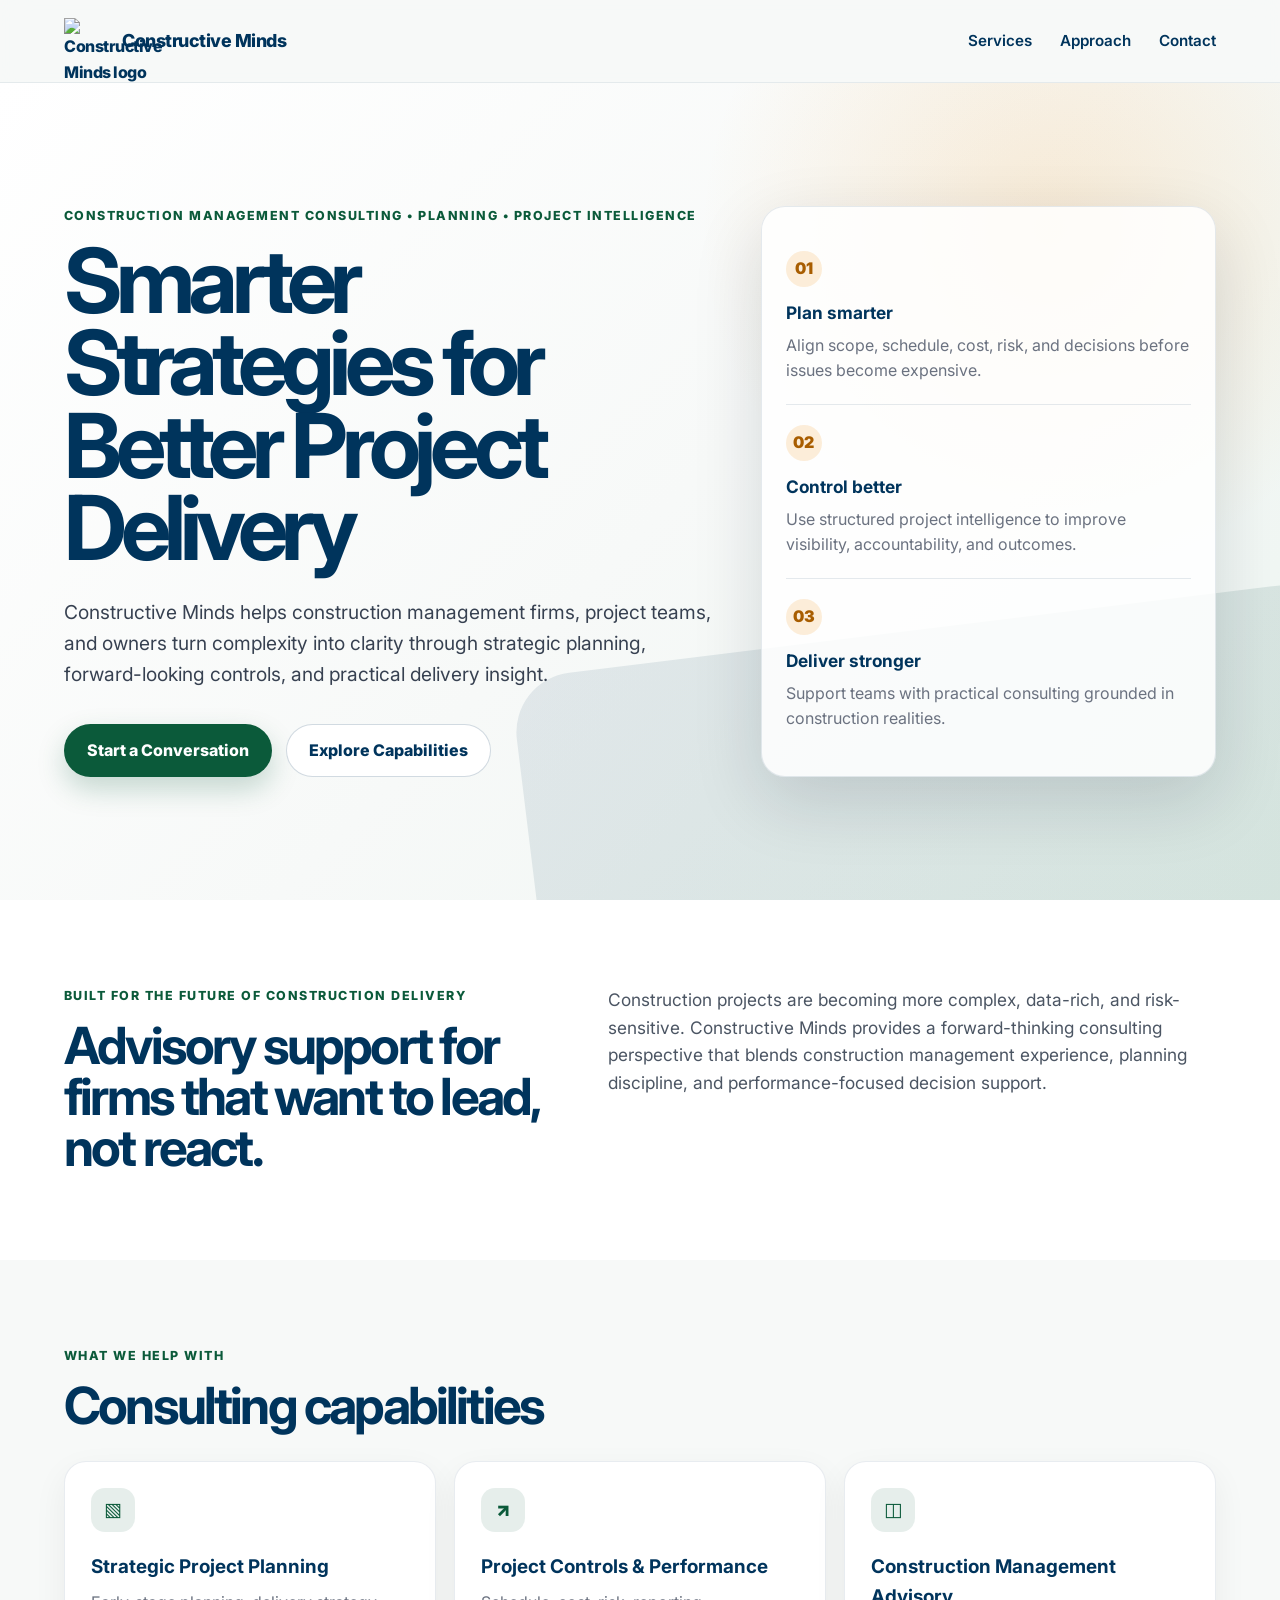
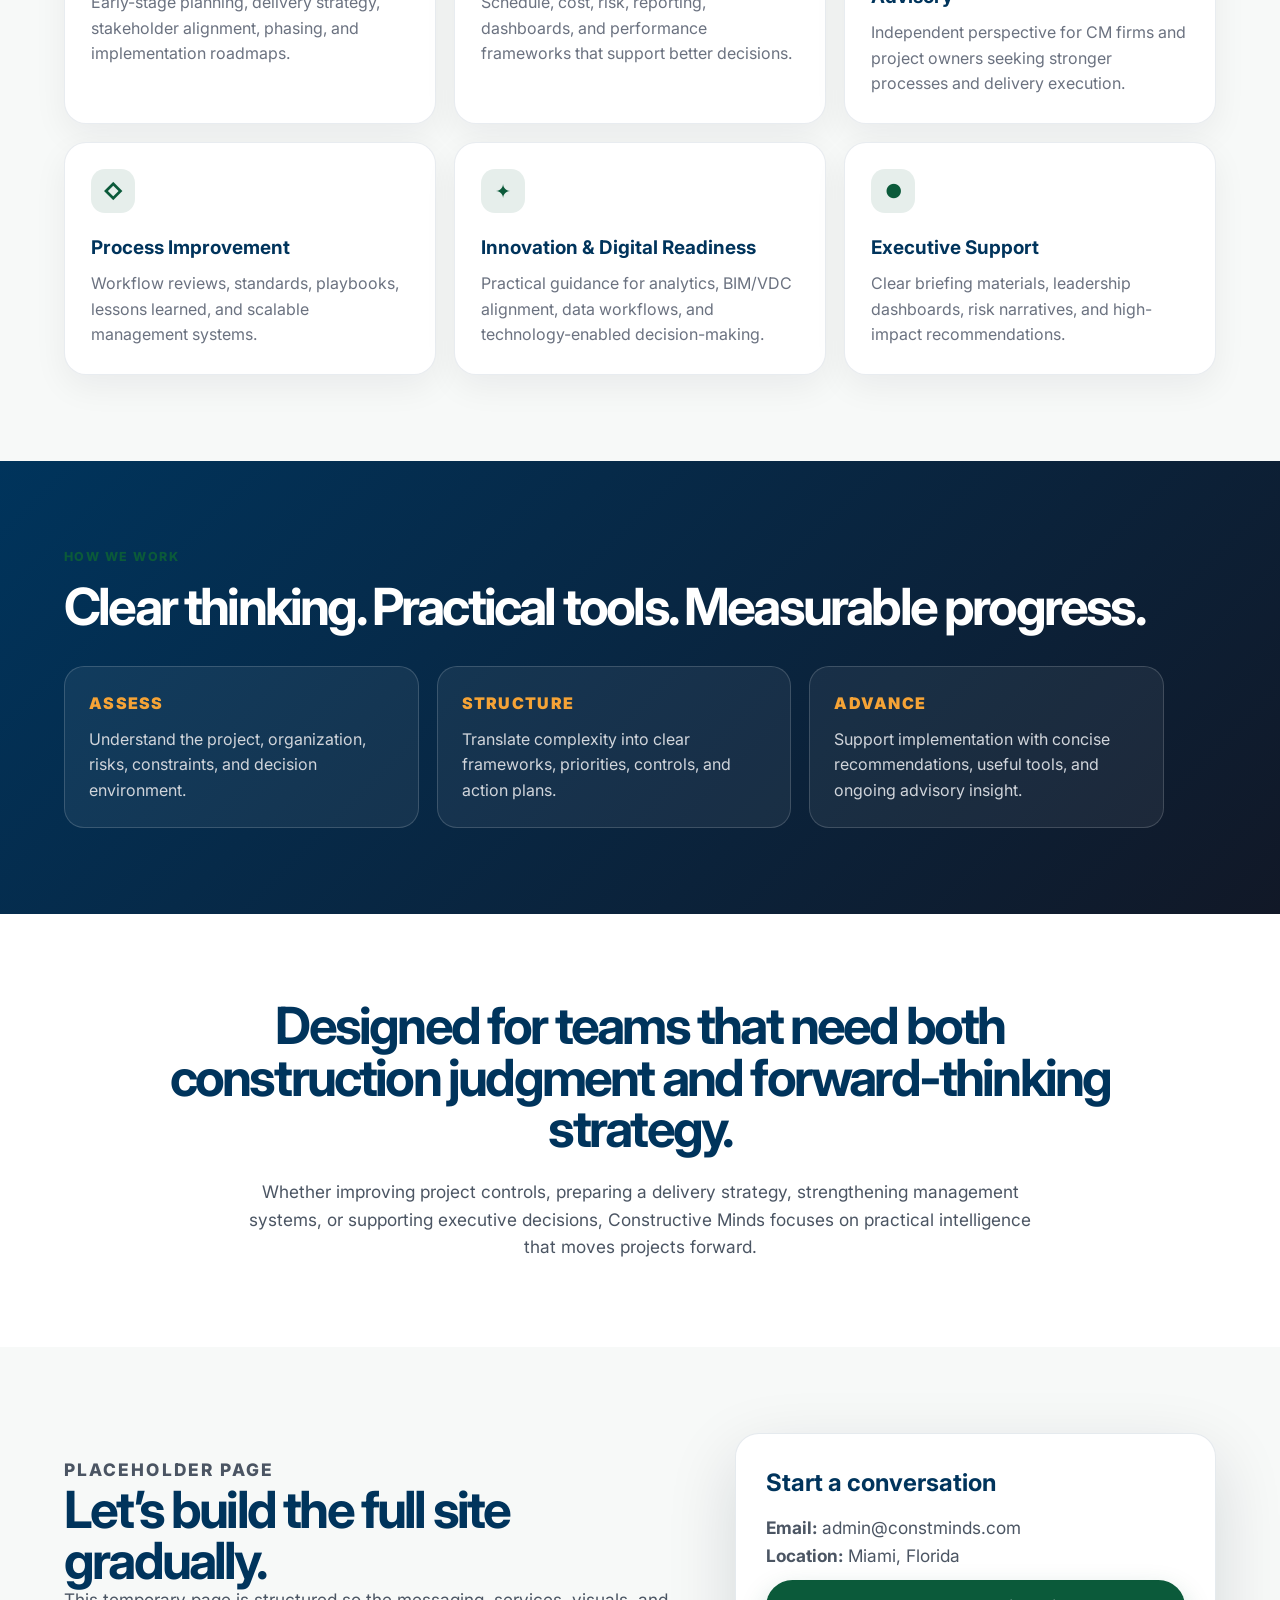
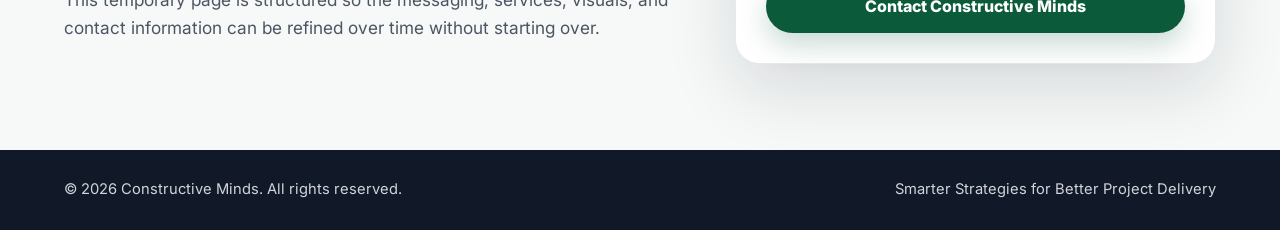
==== commit 0520434f: "Update index.html" ====
--- a/index.html
+++ b/index.html
@@ -14,9724 +14,7 @@
   <header class="site-header">
     <a class="brand" href="#top" aria-label="Constructive Minds home">
       <div class="brand-mark" aria-hidden="true">
-        <svg version="1.1" id="Layer_1" xmlns="http://www.w3.org/2000/svg" xmlns:xlink="http://www.w3.org/1999/xlink" x="0px" y="0px"
-	 width="100%" viewBox="0 0 1024 1024" enable-background="new 0 0 1024 1024" xml:space="preserve">
-<path fill="#323D33" opacity="1.000000" stroke="none" 
-	d="
-M1024.763428,651.764832 
-	C1025.000000,687.687561 1025.000000,723.375122 1025.000000,759.531372 
-	C1022.889282,763.032837 1019.434204,763.156494 1016.458801,763.073853 
-	C1011.393799,762.933289 1006.040955,762.992981 1002.011047,758.887329 
-	C1001.437744,758.303223 1000.734009,757.687622 999.963501,757.482727 
-	C990.830566,755.054382 984.958069,748.372192 979.084412,741.656738 
-	C977.936707,740.344482 976.268555,739.948853 974.590637,739.702454 
-	C972.942261,739.460388 971.239685,739.179871 969.627502,739.260681 
-	C961.060547,739.689575 954.616455,736.355591 950.147644,729.020996 
-	C949.083801,727.274841 947.345581,726.130920 945.286011,725.758728 
-	C932.329285,723.416748 919.451660,721.099121 906.468018,726.216064 
-	C902.614136,727.734985 900.093994,730.829895 896.418152,732.515747 
-	C892.451172,734.335266 889.301941,737.705627 884.885742,739.059265 
-	C882.513062,739.786499 882.007324,742.455078 881.428467,744.787109 
-	C879.691284,751.784790 879.017761,752.220398 872.027710,751.482910 
-	C870.514038,751.323242 868.965149,751.251343 867.588867,751.860474 
-	C860.792725,754.868469 853.349731,756.715027 848.100952,762.555725 
-	C847.436951,763.294678 846.773315,764.563843 845.950134,764.549561 
-	C840.134094,764.448486 838.220032,769.006165 834.822998,772.432556 
-	C831.711243,775.571045 826.344604,777.417419 821.206238,774.847290 
-	C820.969849,774.729187 820.957764,774.747070 820.660522,775.016907 
-	C816.572388,778.728333 811.653992,780.794250 806.637756,783.018555 
-	C798.973999,786.416748 791.084961,787.805847 782.908508,788.046448 
-	C776.765320,788.227234 772.545837,791.184937 769.502441,796.182983 
-	C767.359131,799.702820 764.812622,801.654907 760.226624,801.233215 
-	C756.427673,800.883911 752.615967,802.498779 749.550354,804.890808 
-	C746.909424,806.951477 744.539490,807.296265 741.304688,806.273682 
-	C732.879517,803.610291 724.845398,806.399170 718.045959,810.716309 
-	C715.228394,812.505310 712.226562,815.146667 709.511414,817.601196 
-	C706.890320,819.970764 704.142944,820.777893 700.868835,820.486145 
-	C694.113647,819.883972 687.250122,821.118225 680.564270,819.113403 
-	C678.132324,818.384155 675.564636,819.082642 673.128845,819.510864 
-	C662.493835,821.380676 651.885681,819.217468 641.266968,819.455017 
-	C639.055237,819.504517 637.033447,818.610779 635.004456,817.873047 
-	C633.106323,817.182983 631.174561,816.458984 629.165161,816.880005 
-	C623.042236,818.162964 617.479858,816.275391 612.603088,813.105103 
-	C606.999084,809.462158 600.762817,810.243286 594.792297,809.418518 
-	C588.239136,808.513245 581.669495,807.575684 575.040710,807.139832 
-	C571.939880,806.935974 569.484558,804.908264 567.867065,802.246582 
-	C566.139343,799.403503 563.936584,797.833557 560.480957,798.323364 
-	C558.206360,798.645752 556.341614,797.325989 554.317139,796.598450 
-	C547.188416,794.036621 540.245789,790.855225 532.919250,788.976135 
-	C526.076721,787.221069 519.776978,789.355774 513.336609,792.304443 
-	C507.243713,795.093933 501.684021,799.164917 495.841248,801.469849 
-	C489.495636,803.973206 482.375702,807.249023 474.747009,806.063477 
-	C472.236176,805.673340 469.841644,806.932861 467.631439,808.102966 
-	C464.385284,809.821655 461.239838,809.792786 458.145233,807.885559 
-	C454.040497,805.355896 450.017212,805.207336 446.004822,808.059814 
-	C444.900909,808.844604 443.583405,809.603577 442.313599,809.045044 
-	C438.317383,807.287231 435.044434,809.173462 431.381134,810.413452 
-	C425.997314,812.235901 420.278809,812.538635 414.930054,809.932373 
-	C412.639404,808.816223 410.578339,808.503601 408.277893,809.605591 
-	C405.068054,811.143005 401.523895,810.458313 399.267181,808.554504 
-	C394.398376,804.447021 388.668579,804.776978 383.194550,804.588135 
-	C375.562805,804.324829 367.893127,803.984680 360.247528,804.476440 
-	C356.367920,804.725952 353.452393,802.502136 350.832733,800.416931 
-	C345.928864,796.513489 340.461853,795.387329 334.498474,795.484558 
-	C329.677246,795.563232 324.758698,796.093811 321.402130,791.366882 
-	C320.744690,790.441040 319.481323,789.911865 318.322540,789.842041 
-	C309.441986,789.307068 300.870483,786.191284 291.633972,788.122742 
-	C284.378387,789.639893 276.695557,787.958191 269.250031,789.358887 
-	C267.037811,789.775085 265.114227,788.639954 264.298279,785.923218 
-	C263.872894,781.549988 267.014648,780.430603 269.745300,779.771484 
-	C273.657349,778.827148 276.164246,776.765381 277.720001,773.168762 
-	C279.105713,769.965210 282.456146,768.706360 284.778076,766.418640 
-	C285.777283,765.434265 287.566284,765.117493 287.392273,762.830322 
-	C288.055878,758.848572 290.966614,758.710938 293.689819,758.598938 
-	C304.516296,758.153931 315.378387,758.660339 325.933838,760.819763 
-	C333.321838,762.331177 340.960022,763.339966 347.988586,766.477661 
-	C349.214172,767.024902 350.448303,767.503540 351.422394,768.446045 
-	C354.214386,771.147278 357.408783,771.994324 361.385254,771.964233 
-	C366.294678,771.927063 371.233917,772.727173 376.166016,773.033936 
-	C384.280579,773.538513 392.068268,771.683716 399.803101,770.677734 
-	C407.559296,769.669067 414.533997,770.682678 421.774170,772.348328 
-	C427.266113,773.611938 432.457245,772.199036 436.018768,768.229614 
-	C440.779694,762.923706 446.891327,762.236572 453.066437,761.768677 
-	C459.887726,761.251892 466.558990,759.982788 473.275085,758.899658 
-	C474.595886,758.686646 475.914734,758.417358 477.240021,758.541565 
-	C484.680115,759.239014 490.071655,755.176636 494.558380,750.223083 
-	C497.045746,747.476929 499.424866,745.470337 503.002045,744.678650 
-	C505.268494,744.177063 507.370667,743.065063 509.523193,742.185364 
-	C513.442688,740.583374 517.145325,740.178101 520.893188,742.729919 
-	C522.383667,743.744751 524.603638,744.895447 526.047180,744.187866 
-	C533.194031,740.684509 539.418457,746.393188 546.223755,745.848999 
-	C548.001892,745.706848 549.780273,746.619751 551.433350,747.435120 
-	C552.780518,748.099609 554.168701,749.040527 555.614014,748.997437 
-	C563.991882,748.748108 571.601685,751.918701 579.248352,754.503296 
-	C587.831055,757.404297 596.826294,757.593933 605.520752,759.579468 
-	C609.179810,760.415039 612.050293,762.834290 615.215149,764.581238 
-	C618.744080,766.529114 622.129639,766.994019 625.714600,765.597534 
-	C628.736572,764.420410 631.086426,764.788269 633.179077,767.341492 
-	C635.586975,770.279297 638.805725,770.859131 642.224609,769.640930 
-	C645.669922,768.413208 649.041626,768.306030 652.859558,769.403625 
-	C656.240540,769.529480 658.068237,773.271057 661.834656,771.783142 
-	C664.286987,770.814270 665.638733,769.833252 665.576172,766.857056 
-	C665.769592,766.314697 665.887512,766.112610 666.322266,765.761902 
-	C670.005554,764.569031 672.972046,765.306824 674.789185,768.321838 
-	C677.116394,772.182922 680.849487,773.780212 684.774292,774.150574 
-	C692.399719,774.870117 699.705811,774.883423 707.131775,770.778137 
-	C712.661316,767.721436 718.915527,765.701660 724.406616,762.232056 
-	C725.923828,761.273376 727.626770,761.918640 728.995789,763.126831 
-	C729.992615,764.006470 731.038452,765.390381 732.286316,765.240845 
-	C738.294556,764.520752 742.175598,768.018250 746.177673,771.596497 
-	C747.790222,773.038391 750.052307,773.047791 751.807434,771.815430 
-	C758.223755,767.310181 765.504333,763.960327 770.722473,757.839172 
-	C771.045776,757.460083 771.315063,756.816772 771.710388,756.751221 
-	C777.622131,755.770630 779.603271,750.137756 783.545776,746.841675 
-	C784.861389,745.741699 786.096008,744.482117 786.221008,742.766357 
-	C786.543640,738.339355 789.586365,736.980347 793.211548,736.240417 
-	C796.955261,735.476318 800.311279,734.442932 801.020264,729.855530 
-	C801.253296,728.347656 802.618286,727.204041 804.136658,726.888611 
-	C807.484192,726.193115 810.250671,724.344910 813.164551,722.760681 
-	C817.302917,720.510742 821.252075,719.439087 826.329224,720.784973 
-	C833.012390,722.556641 836.613403,717.452820 833.970947,711.064697 
-	C831.635559,705.418823 832.946899,703.191162 839.040649,702.452026 
-	C846.848816,701.505005 847.095886,701.271118 848.631775,693.294861 
-	C848.694702,692.968079 848.628967,692.503418 848.858521,692.341919 
-	C852.996521,689.428955 848.981873,686.977966 848.403015,684.359070 
-	C847.435364,679.980896 844.150330,678.748596 840.196716,678.507874 
-	C839.193787,678.446838 838.206299,678.296570 837.262329,677.953796 
-	C835.256775,677.225647 832.793457,676.840820 832.914734,673.958130 
-	C833.023376,671.376831 834.611023,669.900818 836.624878,669.521423 
-	C833.885681,668.957214 831.706726,666.805542 829.575562,664.600464 
-	C828.122559,663.096985 826.889160,662.101685 824.423584,663.239746 
-	C819.785156,665.381042 816.352966,663.181641 816.719177,658.062317 
-	C817.053772,653.384705 817.394470,648.956604 815.895447,644.327942 
-	C814.829224,641.035767 817.326233,639.584656 820.510071,639.531250 
-	C823.861572,639.475037 826.677246,639.983398 825.852966,644.589539 
-	C826.533508,643.586304 825.459412,642.560852 826.270325,641.612793 
-	C830.057983,637.184692 829.158752,631.352966 830.736694,626.253601 
-	C831.891724,622.520813 831.696899,618.995178 828.524658,616.171936 
-	C826.378113,614.261536 826.286499,612.177979 828.147095,610.076416 
-	C829.783569,608.227905 830.448608,606.082825 830.581360,603.683899 
-	C830.656799,602.321045 831.085876,601.054810 832.111145,600.094177 
-	C837.450439,595.091614 840.085815,588.634094 841.132446,581.664001 
-	C841.739624,577.620667 845.492493,575.851746 846.662964,572.015137 
-	C848.486145,569.337158 845.620361,566.428894 847.709717,564.114136 
-	C850.638855,560.869080 853.067322,557.484680 853.145874,552.779480 
-	C853.174866,551.042358 855.068115,550.178528 856.629150,549.528931 
-	C859.367371,548.389526 860.751038,546.213257 861.243896,543.441589 
-	C862.976440,533.699402 868.321045,526.020813 875.036804,519.120605 
-	C876.201843,517.923584 877.511658,516.808289 878.214600,515.294861 
-	C881.283508,508.687561 884.695435,502.242645 887.539001,495.528656 
-	C888.695435,492.798248 887.003113,489.933594 888.132690,487.159180 
-	C890.350098,481.712830 893.000977,476.323303 897.545898,472.708466 
-	C902.473755,468.789154 904.242310,463.308685 903.929932,458.216827 
-	C903.462158,450.593109 905.454224,443.376648 905.559021,435.938385 
-	C905.666199,428.327179 906.003357,420.724670 906.780273,413.154358 
-	C907.115662,409.886108 909.438599,406.735260 908.266663,403.424072 
-	C904.190918,391.908203 906.440186,379.861420 905.007324,368.136047 
-	C904.779968,366.275574 904.601013,364.296326 903.286011,363.020508 
-	C898.840027,358.707184 898.786438,352.404572 896.009277,347.514252 
-	C892.737183,341.752289 892.936646,335.937347 892.080627,329.860229 
-	C891.265198,324.070892 890.568970,318.295532 890.021057,312.457367 
-	C889.427307,306.131592 885.840576,300.899719 881.969849,296.097839 
-	C879.373657,292.877106 877.991089,289.711304 878.958069,285.575867 
-	C879.853882,281.745148 878.636780,277.967499 878.268127,274.174591 
-	C878.151367,272.972565 877.466553,271.929993 876.405029,271.339722 
-	C869.782471,267.657410 866.623169,261.699005 864.258118,254.722549 
-	C862.799744,250.420425 858.635376,247.780579 854.126526,246.647293 
-	C851.573547,246.005600 849.893799,245.045853 849.386230,242.333389 
-	C848.788513,239.139267 846.479187,237.233521 843.964355,235.476105 
-	C839.060974,232.049377 834.043823,228.768494 830.524780,223.713272 
-	C828.969238,221.478821 826.500671,220.758987 823.865173,221.141907 
-	C821.246765,221.522369 819.346497,220.604141 817.837219,218.539566 
-	C816.845581,217.183029 815.717896,215.777893 814.103394,215.325424 
-	C810.786316,214.395767 808.702209,212.583572 807.739624,209.144135 
-	C807.063660,206.728699 804.591675,206.447510 802.067444,205.959503 
-	C800.944092,205.322144 801.024231,204.449631 800.706909,203.327332 
-	C800.581665,201.881073 800.180847,200.838531 800.471619,199.409454 
-	C800.130249,198.618683 799.825806,198.236053 799.212341,197.650482 
-	C798.732361,197.297775 798.519470,197.180710 797.988159,196.857895 
-	C796.813660,192.001526 793.818054,189.468781 789.401062,188.435867 
-	C786.077698,187.658707 783.013489,186.635132 781.442566,183.165100 
-	C780.964111,182.108276 779.920410,181.189072 778.762573,181.057831 
-	C773.047241,180.409988 769.403809,176.704758 765.462952,172.992859 
-	C759.191284,167.085632 750.580811,166.140900 742.765015,163.590607 
-	C741.528564,163.187134 740.058777,163.419266 738.941162,162.606247 
-	C735.611450,160.184006 732.600708,160.422089 729.457825,163.132996 
-	C727.286865,165.005508 724.502075,165.106125 723.131653,162.346069 
-	C720.902893,157.857285 717.019104,156.831375 712.779114,156.719849 
-	C708.770813,156.614395 705.794739,155.400085 703.596130,151.895523 
-	C701.943970,149.262085 699.577515,147.453522 696.039246,148.281952 
-	C694.903198,148.547958 693.705383,148.178436 692.781494,147.389694 
-	C686.788696,142.273682 680.012146,140.803650 672.443237,142.957977 
-	C670.450073,143.525284 668.904907,142.776642 667.469788,141.439316 
-	C660.457947,134.905457 651.104553,132.690247 642.890686,128.388229 
-	C639.601013,126.665268 635.375305,128.287659 631.568298,128.162384 
-	C628.384705,128.057632 625.373901,127.923065 622.293762,126.987297 
-	C617.699036,125.591431 613.076111,124.248322 608.091125,125.389900 
-	C605.386230,126.009331 602.794983,125.166649 600.955383,122.808640 
-	C600.751099,122.546783 600.484314,122.337395 600.257324,122.094002 
-	C595.620667,117.121727 588.605469,119.994049 583.399658,116.999100 
-	C577.668274,113.701813 572.087036,113.415283 566.516113,117.309654 
-	C564.626526,118.630592 562.513000,118.535080 561.007935,116.974739 
-	C557.001526,112.821098 552.184509,112.041092 546.643188,112.035942 
-	C541.535461,112.031197 536.375427,111.214737 531.272888,110.450081 
-	C527.402466,109.870064 523.598633,110.253204 519.945557,111.579376 
-	C516.916748,112.678894 514.174133,112.598068 511.375305,110.838028 
-	C508.034668,108.737267 504.517548,107.932655 500.417694,108.887840 
-	C496.786865,109.733757 493.148102,108.677139 490.014008,106.485268 
-	C485.772034,103.518600 481.456635,102.343163 476.460876,104.872826 
-	C473.276031,106.485481 469.894012,104.768188 466.628540,104.488594 
-	C460.667542,103.978218 454.687683,103.547630 448.776520,102.507782 
-	C446.590088,102.123169 444.735870,101.317482 444.722443,98.896744 
-	C444.695374,94.019676 441.807251,89.811371 441.745758,84.955002 
-	C441.698639,81.233017 439.391602,79.808609 435.925079,79.490959 
-	C431.918701,79.123833 428.225464,77.786537 424.560577,76.013077 
-	C421.484009,74.524338 420.283844,72.769234 421.282410,69.190819 
-	C422.501495,67.143425 424.266144,67.786034 425.871246,67.729042 
-	C430.348816,67.570053 434.886780,67.827316 438.677826,64.608749 
-	C440.358856,63.181564 442.407837,63.563988 444.375824,64.315269 
-	C449.005585,66.082664 453.542480,67.417404 457.951080,63.505810 
-	C459.477051,62.151855 461.266479,62.987617 462.969910,64.090508 
-	C468.809937,67.871658 472.473602,67.515350 477.392761,63.028290 
-	C479.665802,60.954948 482.033051,61.276417 484.063477,63.247944 
-	C490.302765,69.306206 497.848633,71.656967 506.366455,71.572601 
-	C509.519897,71.541374 512.585754,71.703339 515.398865,73.703827 
-	C517.133362,74.937271 519.606079,75.368309 521.656982,75.079063 
-	C531.527710,73.686958 541.313171,77.259254 551.286804,75.136688 
-	C554.885132,74.370903 559.206665,75.902687 562.416809,78.524544 
-	C564.572449,80.285149 566.301575,80.998291 568.154968,78.214653 
-	C570.213562,75.122902 573.170166,75.163124 576.132935,76.530197 
-	C582.789307,79.601646 589.587708,82.168396 596.808411,83.607246 
-	C598.598328,83.963928 600.363708,84.682556 602.186157,84.554634 
-	C606.352905,84.262161 609.787048,85.746735 613.452087,87.676987 
-	C619.510132,90.867599 626.084229,90.540451 632.155396,87.355537 
-	C634.819946,85.957718 637.455383,84.891304 640.222168,85.746391 
-	C649.344543,88.565796 658.775757,89.579353 668.146729,90.974358 
-	C671.122192,91.417297 674.029480,92.017395 676.770203,93.356491 
-	C678.584778,94.243111 680.650696,94.806213 682.602600,94.414795 
-	C687.518494,93.429039 692.153076,93.073853 695.860474,97.373131 
-	C696.266174,97.843552 697.127747,98.171989 697.701050,98.029396 
-	C704.217346,96.408600 709.058960,101.596413 714.933411,102.220802 
-	C721.088196,102.874985 727.047241,104.163338 732.944031,105.925270 
-	C735.277954,106.622627 737.248657,106.017990 738.635498,103.969101 
-	C740.656555,100.983246 743.241760,101.247711 745.430054,103.309288 
-	C749.414124,107.062630 755.587036,107.531952 758.695740,112.675667 
-	C759.805359,114.511673 761.926514,113.367142 763.611023,112.386299 
-	C768.573853,109.496559 769.998962,110.061058 771.882751,115.439377 
-	C774.830139,123.854195 785.714294,131.771622 794.717468,131.753510 
-	C798.032043,131.746826 800.799316,133.099731 802.729736,135.235275 
-	C806.953308,139.907806 811.764893,143.040222 817.688782,145.468674 
-	C824.290710,148.175034 831.239197,150.908844 836.339294,156.491272 
-	C837.703003,157.983856 839.581909,158.748611 841.731201,158.735703 
-	C842.908386,158.728638 843.961487,159.203613 844.766418,160.199951 
-	C849.748047,166.366043 855.309326,171.679703 863.657227,172.822784 
-	C864.326355,172.914413 865.203125,173.199905 865.360962,173.746185 
-	C867.541504,181.294617 875.950256,181.937286 880.202698,187.199600 
-	C882.045654,189.480194 883.458801,191.757904 883.475586,194.792099 
-	C883.495056,198.320724 884.588989,201.680649 885.365051,205.084320 
-	C885.784790,206.925568 886.580505,208.676865 888.334290,209.517776 
-	C893.694519,212.087936 898.843201,214.935623 904.598633,216.893219 
-	C910.268921,218.821854 916.187805,221.360672 920.465515,226.447083 
-	C923.601379,230.175827 927.414551,233.055679 932.115417,235.378311 
-	C936.898743,237.741638 941.770264,241.156525 945.399902,245.560837 
-	C947.227417,247.778381 949.246094,249.211792 952.255371,248.701645 
-	C953.083069,248.561340 954.354492,248.386932 954.661133,248.906784 
-	C957.100891,253.042206 962.102844,251.507477 965.315735,253.883316 
-	C966.810303,254.988525 968.662170,255.998627 968.919250,257.834198 
-	C969.462463,261.713287 969.680542,265.637573 970.938965,268.926483 
-	C971.588318,267.344452 972.872375,265.594116 975.483215,265.943420 
-	C978.203613,266.307434 979.737549,268.494446 979.865540,270.765167 
-	C980.221741,277.082153 980.228333,283.873993 977.497437,289.328369 
-	C975.674377,292.969543 975.331055,295.823639 974.833313,299.615234 
-	C974.022461,305.791687 975.985229,311.823822 974.509521,317.863800 
-	C974.081177,319.617126 974.102478,321.462006 973.104431,323.081116 
-	C972.401489,324.221436 971.475830,325.614899 971.833923,326.795197 
-	C973.969543,333.833740 970.878113,341.907532 976.104187,348.302582 
-	C977.283325,349.745422 977.575745,351.426788 976.677856,352.961639 
-	C974.854797,356.078064 975.954102,358.401276 978.398254,360.377472 
-	C982.272827,363.510101 983.275024,367.124542 981.292358,371.859863 
-	C980.008972,374.924988 980.368530,378.424988 979.984375,381.726166 
-	C979.686707,384.283875 980.744141,386.401672 983.325378,387.225372 
-	C986.100220,388.110748 988.028931,389.625977 988.581177,392.604095 
-	C988.673462,393.101776 989.022949,393.795593 989.403931,393.777405 
-	C996.840881,393.421692 999.527039,401.677582 1006.106323,402.943542 
-	C1008.297729,403.365204 1010.569946,404.037537 1012.393982,402.721100 
-	C1017.156921,399.283661 1020.814453,401.720032 1024.760986,404.762085 
-	C1025.000000,439.020905 1025.000000,473.041779 1025.000000,507.531342 
-	C1023.853516,509.463928 1022.653687,510.167389 1020.824890,508.862762 
-	C1019.320679,507.789642 1017.145386,507.609589 1016.422974,509.350708 
-	C1013.940918,515.333069 1008.431030,514.684326 1003.728638,515.301514 
-	C999.982117,515.793274 997.419617,516.492371 995.706665,520.508301 
-	C993.316040,526.112732 987.132080,527.694946 982.911926,524.620483 
-	C979.952271,522.464355 979.578491,519.465271 981.666870,515.914307 
-	C979.735962,518.603516 980.484253,521.679626 980.759644,524.598938 
-	C981.312561,530.461060 979.934143,532.541016 974.317078,532.356262 
-	C969.571899,532.200134 966.053101,533.073181 963.606262,537.735046 
-	C962.052490,540.695312 952.230225,541.262390 948.177429,539.152954 
-	C950.056091,543.014465 948.090942,544.599060 945.426392,547.338013 
-	C941.221008,551.660767 935.869995,552.981750 931.062134,555.625366 
-	C925.806458,558.515259 923.480591,562.890076 922.082214,568.553894 
-	C920.881226,573.418518 919.095459,578.671448 912.731628,579.420166 
-	C910.382263,579.696594 909.689697,581.116821 909.553894,583.146240 
-	C909.476013,584.309937 909.467712,585.476440 909.400818,586.640625 
-	C909.343384,587.639526 909.458130,588.642761 909.400269,589.637329 
-	C909.132141,594.242554 897.664856,603.235779 893.072083,602.756226 
-	C890.426331,602.480042 889.499207,605.381226 887.664795,606.670349 
-	C886.275879,607.646423 886.714172,609.436279 887.732849,610.717712 
-	C889.813049,613.334351 889.702698,615.761841 887.656189,618.394287 
-	C885.134521,621.638000 885.206909,625.233093 887.090454,628.731445 
-	C888.320740,631.016296 887.821838,632.914673 887.109070,635.307068 
-	C885.368652,641.148621 881.378174,646.660828 884.311218,653.407043 
-	C885.347656,655.790833 886.326904,656.958069 888.950623,656.754822 
-	C894.395874,656.332886 899.632324,659.260925 905.191040,657.809692 
-	C906.121399,657.566772 907.204224,658.281982 907.705139,659.180176 
-	C909.892395,663.101746 913.644531,664.144348 917.648865,665.049377 
-	C921.134460,665.837219 924.210876,667.244629 924.997192,671.494385 
-	C925.480469,674.105896 927.478455,675.392334 930.080566,675.023987 
-	C930.938599,675.063904 929.823425,674.093079 930.041870,674.722961 
-	C930.130371,674.978210 930.036377,675.119629 929.774109,675.070557 
-	C928.098938,674.757385 926.182190,674.822510 925.829956,672.473694 
-	C925.531128,670.481323 925.897217,668.724609 927.938171,667.933289 
-	C932.949768,665.990295 937.452820,662.132507 943.494263,663.988647 
-	C945.564819,664.624756 947.489075,663.858398 948.668030,661.905273 
-	C949.869690,659.914368 951.827942,659.246704 953.801392,658.268677 
-	C961.173218,654.614990 968.819519,656.428406 976.390137,656.682739 
-	C977.558472,656.721985 978.808594,657.088806 979.822693,656.509888 
-	C985.940735,653.016907 993.178650,652.366699 999.246887,648.786316 
-	C1000.276794,648.178650 1001.324707,647.653625 1002.527771,647.787476 
-	C1007.362427,648.325745 1012.152161,647.315247 1016.987610,647.427856 
-	C1020.380371,647.506897 1023.020142,648.301270 1024.763428,651.764832 
-z"/>
-<path fill="#2A3029" opacity="1.000000" stroke="none" 
-	d="
-M707.239990,1024.759277 
-	C516.979126,1025.000000 326.958221,1025.000000 136.468658,1025.000000 
-	C134.306335,1023.603394 133.768967,1022.498047 135.938980,1020.735291 
-	C140.554321,1016.986023 142.471375,1005.712524 139.732986,1000.457397 
-	C138.732712,998.537720 136.820068,997.833923 135.175018,996.724976 
-	C131.437958,994.205811 130.850006,991.768921 132.880005,987.980408 
-	C130.630966,989.644165 128.507843,989.606750 126.652443,987.395630 
-	C124.919098,985.329895 123.593735,983.083374 123.316490,980.279419 
-	C122.932304,976.393738 120.640022,973.923035 117.685570,971.349976 
-	C111.783272,966.209717 105.747742,961.970703 97.668175,961.191345 
-	C94.694229,960.904541 93.918800,958.050171 93.598221,955.551880 
-	C93.129333,951.897766 91.294449,950.166626 87.688698,949.220398 
-	C82.089867,947.751282 77.672195,943.734314 73.559746,940.056946 
-	C69.289330,936.238342 64.768089,932.565430 60.974579,928.136047 
-	C57.793430,924.421570 53.020233,922.579773 48.421070,923.027771 
-	C41.304493,923.721130 34.720089,920.793762 27.715971,921.173950 
-	C20.148289,921.584717 12.413790,920.210388 5.188521,923.649109 
-	C3.577465,924.415833 2.462046,923.745300 1.250724,922.250732 
-	C1.000000,908.979126 1.000000,895.958191 1.000000,882.468628 
-	C2.348371,876.850464 7.075701,875.177673 10.825813,872.530762 
-	C12.540171,871.320801 14.318743,871.761108 15.921268,872.968018 
-	C19.460236,875.633484 23.581667,875.474609 27.748089,875.986938 
-	C35.610508,876.953857 43.768913,875.339478 51.371849,878.612976 
-	C52.739239,879.201660 54.299030,879.413635 55.790749,879.346619 
-	C60.185860,879.149414 63.908821,880.019531 66.591736,884.054321 
-	C67.998283,886.169617 70.627617,887.130981 73.174118,887.209839 
-	C77.117744,887.332092 80.311119,888.441101 82.323036,892.099426 
-	C82.878517,893.109497 83.892311,894.024719 85.007294,894.255127 
-	C92.061333,895.713440 97.855919,900.841248 105.054344,901.494019 
-	C110.054367,901.947327 114.812149,903.149902 119.677879,904.080872 
-	C123.600250,904.831421 126.058296,906.611511 127.392738,910.191895 
-	C129.341293,915.420166 132.663879,917.944092 138.532898,916.594666 
-	C141.564011,915.897827 144.439377,917.097961 147.028839,918.809082 
-	C151.089096,921.492065 155.289856,922.018066 159.811005,919.869995 
-	C164.148285,917.809265 168.214539,918.187195 171.712601,921.781555 
-	C173.288147,923.400513 175.125992,923.848755 177.147186,922.709167 
-	C180.371964,920.890991 182.785416,922.274414 185.132904,924.482544 
-	C189.300842,928.402954 194.251740,931.081177 199.468582,933.335632 
-	C202.684647,934.725464 205.750793,934.557434 208.351898,932.235779 
-	C210.849670,930.006409 213.417923,929.662354 216.635635,930.284607 
-	C219.411560,930.821533 222.312119,930.661316 224.771194,932.386414 
-	C226.867203,929.266479 230.410446,930.162109 233.300003,929.187012 
-	C240.749512,926.673340 248.511108,925.956665 256.165070,924.624817 
-	C258.464294,924.224731 260.768616,923.951172 262.990662,923.178589 
-	C265.610687,922.267700 267.909943,922.438232 269.359772,925.269531 
-	C270.742462,927.969849 273.063446,928.193726 275.263092,926.750916 
-	C279.727081,923.823120 284.558380,924.693237 289.273254,925.128723 
-	C294.911591,925.649475 300.191925,926.401245 305.703461,923.302979 
-	C309.331818,921.263245 314.183075,921.947815 318.384094,923.349182 
-	C321.388794,924.351501 324.267487,924.473694 327.126160,923.110535 
-	C332.896210,920.359314 339.066803,920.541504 345.219055,920.537537 
-	C346.927704,920.536499 348.671539,920.705383 349.841095,922.036499 
-	C354.748657,927.621948 362.052307,929.159302 368.017578,932.944641 
-	C368.881165,933.492676 369.949402,934.130432 370.820374,933.750305 
-	C375.821075,931.567749 381.066315,933.969177 386.099060,932.785950 
-	C388.760040,932.160461 390.941895,933.002197 392.909729,934.896301 
-	C397.335327,939.156067 402.269623,941.756653 408.720062,939.711975 
-	C410.593384,939.118103 412.844910,939.043091 414.663666,939.672913 
-	C419.748322,941.433411 424.890686,940.304382 429.998108,940.577820 
-	C437.240875,940.965637 444.109528,938.739136 451.188324,938.154785 
-	C458.665680,937.537476 465.950348,936.517944 472.805084,933.104004 
-	C475.055542,931.983215 477.877472,933.022705 480.087646,933.983826 
-	C486.482178,936.764465 491.110596,933.632935 496.070557,930.265137 
-	C501.287903,926.722656 506.191742,922.932312 512.602234,920.869751 
-	C517.960388,919.145935 522.452209,918.098022 528.026123,919.363708 
-	C532.111206,920.291321 536.612244,919.261169 540.733398,921.133972 
-	C542.279358,921.836487 544.013977,921.312378 545.642517,920.874939 
-	C548.696350,920.054565 551.623718,919.325806 554.813416,920.960999 
-	C557.164185,922.166016 559.726562,921.120483 561.958984,919.853638 
-	C563.835876,918.788330 565.589172,918.538879 567.590942,919.676331 
-	C577.180054,925.125610 587.498962,924.492188 597.475769,921.865234 
-	C603.353088,920.317749 609.179749,920.879883 613.909302,922.725159 
-	C620.485535,925.290955 626.170898,923.572266 632.376587,923.082581 
-	C641.936523,922.328247 650.417236,916.772278 660.461487,917.785522 
-	C664.920227,918.235352 669.430786,914.907837 674.486145,916.269714 
-	C677.005920,916.948486 679.725952,916.890686 682.167664,918.138916 
-	C683.488953,918.814392 703.985901,917.277771 705.290771,916.541687 
-	C706.452759,915.886169 707.749634,915.294373 708.497742,914.194519 
-	C711.739014,909.429871 716.781372,909.523682 721.501892,909.794189 
-	C727.296326,910.126282 733.022644,911.489502 738.869019,911.563232 
-	C740.425110,911.582825 741.782837,912.135010 743.078552,912.952332 
-	C746.706787,915.241028 750.636841,915.183044 753.976868,912.943298 
-	C760.192627,908.775024 767.678711,907.895752 774.160950,904.506042 
-	C775.474182,903.819275 777.131287,903.612061 778.103821,902.449036 
-	C781.996643,897.793396 787.342407,897.455933 792.839294,896.778809 
-	C800.659546,895.815735 807.775574,892.390381 814.757996,888.896667 
-	C817.495667,887.526855 820.425171,887.435730 823.184265,886.702942 
-	C832.561340,884.212402 842.632446,884.447754 851.414795,879.708679 
-	C852.618347,879.059204 853.826355,878.635986 855.163208,878.463623 
-	C859.926453,877.849243 864.205688,876.447632 867.080322,872.121887 
-	C868.463257,870.041138 870.677429,869.236389 873.246399,869.861328 
-	C876.625549,870.683411 879.088867,869.367615 880.889771,866.541809 
-	C882.395691,864.179016 884.634521,863.550354 887.317627,863.467834 
-	C890.991455,863.354919 894.633850,864.087219 898.294617,863.766785 
-	C907.006958,863.003906 915.724609,862.305542 923.683777,858.066711 
-	C925.913025,856.879517 928.270081,857.803467 930.478638,858.576782 
-	C935.613159,860.374329 940.580811,862.049255 945.327271,857.332947 
-	C946.789917,855.879700 949.032654,856.780212 950.902222,857.893066 
-	C957.694763,861.936401 965.141663,863.963013 972.869690,862.195496 
-	C982.342529,860.028992 990.235229,863.162903 997.842590,868.015625 
-	C999.853271,869.298218 1001.784485,870.481750 1004.212708,870.600525 
-	C1004.713928,870.625061 1005.433167,870.552795 1005.651672,870.878296 
-	C1009.719849,876.936829 1016.984802,876.045715 1022.559998,878.792480 
-	C1023.237000,879.125977 1024.049805,879.736694 1024.759521,880.760132 
-	C1025.000000,894.354248 1025.000000,907.708435 1025.000000,921.531372 
-	C1018.896729,926.125000 1012.168579,926.298767 1005.413452,924.526917 
-	C997.698120,922.503235 990.150024,919.874207 982.780884,916.774109 
-	C978.975891,915.173401 975.047546,915.767700 971.047241,915.721130 
-	C963.606628,915.634338 956.099426,918.581238 948.635803,915.057434 
-	C944.630066,913.166260 940.046692,913.928772 935.831909,914.857910 
-	C932.925842,915.498596 930.159729,916.669312 927.087158,916.571899 
-	C925.894775,916.534058 924.743347,917.157654 924.081909,918.154846 
-	C920.955505,922.868103 916.021545,922.503906 911.248657,923.272827 
-	C904.379028,924.379333 897.764771,926.691040 890.646667,924.043335 
-	C888.437744,923.221619 885.764038,924.978271 883.991455,926.853516 
-	C881.851074,929.117859 879.183289,930.542480 876.383911,931.504883 
-	C871.545410,933.168396 867.338501,935.676575 863.728027,939.265442 
-	C862.378601,940.606750 860.803345,941.652344 858.810913,940.991211 
-	C855.674377,939.950256 853.439026,940.958679 851.357910,943.409424 
-	C848.932495,946.265747 845.340393,947.145935 841.852417,947.181213 
-	C832.252075,947.278625 822.829163,948.296143 813.513306,950.712402 
-	C808.340698,952.053894 804.942322,955.911377 801.273987,959.093811 
-	C797.514160,962.355713 793.672852,962.756714 789.286377,962.394104 
-	C783.442810,961.911011 778.177002,963.959656 772.848145,965.937195 
-	C766.854858,968.161255 766.268799,973.912170 764.478455,978.697449 
-	C762.559814,983.825684 759.822510,986.196716 754.189087,985.160522 
-	C751.289124,984.627075 749.694031,985.498291 748.965332,987.906616 
-	C748.078674,990.836792 745.920044,991.558899 743.479248,991.324402 
-	C739.768127,990.968018 736.284546,989.683167 733.852600,986.631958 
-	C732.392212,984.799683 731.107117,982.870361 728.779663,982.004211 
-	C727.326050,981.463257 727.261597,980.190002 727.277710,979.516541 
-	C726.744324,982.082703 724.574951,984.009705 721.846436,985.152893 
-	C712.049316,989.257935 707.952820,999.401428 709.818481,1008.670166 
-	C710.632141,1012.712952 710.440918,1016.586304 709.598816,1020.541748 
-	C709.264404,1022.112671 708.762390,1023.498230 707.239990,1024.759277 
-z"/>
-<path fill="#313930" opacity="1.000000" stroke="none" 
-	d="
-M1025.000000,404.531342 
-	C1020.189941,405.156281 1015.356079,403.997040 1010.620239,406.459869 
-	C1008.724182,407.445953 1006.002930,406.311829 1003.893982,405.279266 
-	C1001.848694,404.277893 999.968323,403.621338 997.776733,404.895477 
-	C996.575195,405.593994 995.154968,405.584045 994.008423,404.642975 
-	C992.562134,403.455750 993.473572,402.299011 994.181458,401.133209 
-	C995.889343,398.320068 994.005981,397.480103 991.780396,397.253601 
-	C989.811584,397.053223 987.794373,397.389862 985.802307,397.339233 
-	C983.713989,397.286224 982.349548,396.518341 984.002197,394.295441 
-	C986.100647,391.472900 984.312012,390.921082 981.994873,390.506256 
-	C978.887512,389.949951 977.250732,387.809540 977.274780,384.903320 
-	C977.313110,380.264526 976.951172,375.327881 978.395081,371.072540 
-	C980.064941,366.151184 978.489319,363.634460 974.866455,361.004059 
-	C971.848145,358.812531 969.335693,356.887878 972.747375,352.145569 
-	C974.572693,349.608215 970.893127,345.317413 969.691528,341.858002 
-	C968.923706,339.647461 966.154541,338.046539 969.614990,335.868713 
-	C969.991699,335.631622 970.223511,334.462646 969.978638,334.044006 
-	C965.930969,327.123108 971.449402,320.941650 971.547607,314.310425 
-	C971.622253,309.263611 970.655945,304.160522 972.040771,299.060638 
-	C972.567810,297.119873 970.288208,295.672363 968.768616,294.354340 
-	C966.546204,292.426666 966.829041,290.582031 969.719116,290.324341 
-	C974.168640,289.927551 975.407043,287.590942 975.921570,283.533203 
-	C976.358826,280.084778 977.167236,276.664246 977.241821,273.162170 
-	C977.277527,271.480774 977.184265,269.448883 975.028442,269.297607 
-	C972.730774,269.136383 972.703796,271.190826 972.547607,272.869995 
-	C972.458679,273.825623 972.713257,274.912354 970.662659,275.990326 
-	C970.874146,270.249420 962.451538,268.095093 966.077881,260.884949 
-	C967.481445,258.094208 964.527344,256.569244 962.190735,255.469315 
-	C959.042969,253.987595 958.690735,256.728668 957.700195,258.620941 
-	C957.184814,258.410309 956.581909,258.358185 956.350098,258.037628 
-	C954.825623,255.929688 951.378174,253.615524 948.401855,252.593155 
-	C946.241211,251.850952 945.002380,250.034210 943.787415,248.202454 
-	C942.085876,245.636963 940.223633,243.270325 936.545532,244.127289 
-	C934.618408,244.576309 933.764343,243.555664 933.552429,241.764572 
-	C933.414001,240.594803 933.254700,238.791641 932.275024,238.696182 
-	C926.612671,238.144470 923.618530,233.524460 919.364441,230.850647 
-	C917.840210,229.892624 915.921997,229.981018 916.027527,227.443878 
-	C916.114685,225.347290 914.186157,224.930054 912.757690,224.127701 
-	C904.535889,219.509476 895.298645,217.158066 887.066895,212.491653 
-	C884.162354,210.845108 882.323364,209.375122 882.279846,205.792328 
-	C882.225403,201.317520 880.870300,196.917770 879.941162,192.604584 
-	C879.202942,189.178070 876.863403,185.464951 871.266907,186.570572 
-	C868.384216,187.140060 866.921936,183.106247 865.942810,180.753021 
-	C864.488586,177.257767 862.520264,175.883453 858.826904,175.013092 
-	C852.891296,173.614365 848.843628,168.743729 844.255127,164.982986 
-	C843.504761,164.368057 842.542847,162.730240 842.434082,162.796936 
-	C836.646301,166.346497 835.713989,158.279709 831.458740,158.236313 
-	C830.440613,158.225937 829.577332,157.380478 829.318726,156.359802 
-	C828.327209,152.446564 826.148071,151.176132 822.308350,152.807114 
-	C821.745178,153.046310 820.335510,152.612167 820.110962,152.124283 
-	C817.937988,147.404282 812.538391,147.573792 809.232300,144.786697 
-	C802.703674,139.282974 796.587769,133.842819 787.216614,133.186676 
-	C781.509094,132.787064 778.026611,126.432114 772.114258,124.961235 
-	C769.603149,124.336540 770.888123,120.769386 769.989624,118.685570 
-	C769.341858,117.183060 769.371887,115.057487 767.726868,114.413368 
-	C765.459778,113.525688 765.910828,116.145897 765.017029,117.087563 
-	C763.030273,119.180641 756.485779,117.748581 755.275146,114.647896 
-	C753.138550,109.175369 746.469788,109.782883 743.533264,105.471779 
-	C743.203857,104.988075 742.121277,105.338768 741.968262,106.091133 
-	C740.508728,113.269592 735.538818,109.277824 732.129822,108.888931 
-	C728.564453,108.482201 725.132263,106.915993 721.637512,105.871178 
-	C721.161682,105.728905 720.594910,105.469635 720.180847,105.604317 
-	C713.734131,107.701149 708.823120,104.322975 703.513794,101.498451 
-	C701.096008,100.212212 697.307251,102.262764 694.864624,100.266014 
-	C690.914185,97.036705 686.654968,96.600647 681.953125,97.468262 
-	C677.469849,98.295555 674.181458,94.872711 670.159851,94.081177 
-	C659.888916,92.059669 649.296692,91.819672 639.257996,88.469017 
-	C637.802856,87.983322 636.189026,88.288498 634.931335,89.176888 
-	C629.460022,93.041702 622.487610,94.087090 617.269165,91.893295 
-	C609.939331,88.811905 602.329651,88.188828 594.928162,86.229279 
-	C587.981628,84.390167 581.368835,81.839638 574.802795,79.016693 
-	C572.314819,77.947044 570.950439,79.625572 569.709106,81.724701 
-	C566.759583,86.712524 564.817017,86.727440 561.500793,82.129883 
-	C558.956787,78.602844 554.465271,77.492447 551.359070,78.444572 
-	C546.767883,79.851898 541.953003,76.971436 537.768860,79.972572 
-	C537.457275,80.196037 536.677307,80.131004 536.332581,79.889549 
-	C530.049255,75.488647 523.084595,78.549324 516.454407,78.033951 
-	C515.797913,77.982918 514.808655,78.309143 514.522400,77.981277 
-	C509.883148,72.668053 503.312042,74.860718 497.658142,73.696838 
-	C492.092346,72.551086 487.273041,70.200485 483.123535,66.537125 
-	C480.848328,64.528488 479.756042,65.111961 478.686523,67.476334 
-	C477.425415,70.264244 475.135651,71.137093 472.513794,69.912941 
-	C468.519348,68.047920 463.250092,71.293587 459.989166,66.679222 
-	C459.846802,66.477737 458.873566,66.529327 458.622772,66.788124 
-	C453.972565,71.586418 448.988007,68.518326 444.131195,67.393967 
-	C442.257477,66.960197 440.644104,66.719292 439.003601,68.120728 
-	C434.391541,72.060638 428.928925,70.166283 423.373901,70.084259 
-	C419.235107,73.636810 413.914948,74.807426 409.639496,74.044411 
-	C401.989685,72.679169 394.714203,74.163002 387.338013,74.711578 
-	C380.765747,75.200356 374.038422,73.724503 367.248444,76.027191 
-	C364.714508,72.835144 363.054077,72.367210 360.033234,75.674980 
-	C356.981262,79.016823 351.975220,79.435318 347.608093,80.114761 
-	C344.668457,80.572121 342.072235,81.060265 340.133148,83.423706 
-	C338.249146,85.720055 335.824432,85.901237 333.353302,84.850014 
-	C330.849030,83.784698 328.156372,83.733315 325.612549,82.978325 
-	C324.429993,82.627335 323.346527,82.499252 322.379059,83.483940 
-	C319.153412,86.767044 315.115540,84.857162 311.438751,85.074425 
-	C309.769653,85.173050 308.830994,83.610970 308.389740,82.152847 
-	C307.314758,78.600533 307.661774,74.892654 307.968567,71.312492 
-	C308.181519,68.827812 310.582031,68.256912 312.623444,69.228378 
-	C315.671112,70.678696 317.936523,69.841362 320.366943,67.878296 
-	C322.622040,66.056824 325.238373,66.002487 327.710205,67.542282 
-	C326.241364,63.628567 327.217194,60.860699 331.422485,60.981934 
-	C338.244568,61.178604 341.059113,55.807835 345.516693,52.726391 
-	C346.558075,52.006500 347.791901,50.854851 346.496552,49.416302 
-	C345.384033,48.180828 343.891632,48.033100 342.398895,48.892586 
-	C341.198975,49.583466 340.619446,50.848621 339.723419,51.820179 
-	C338.069153,53.613903 336.281464,53.479744 334.395477,52.114845 
-	C333.019653,51.119144 332.597107,48.436180 330.194580,49.301456 
-	C327.872284,50.137840 325.199799,50.770016 323.755554,52.929585 
-	C318.465607,60.839680 308.914124,62.087177 300.444580,58.289185 
-	C297.212097,56.839634 293.835449,57.311020 290.722931,58.692326 
-	C285.310699,61.094227 279.443970,61.522915 273.810547,62.947430 
-	C272.085663,63.383595 270.542419,63.131313 269.096039,62.050591 
-	C267.661682,60.978844 266.052094,60.785423 264.031891,61.513161 
-	C263.053619,61.920147 262.387299,62.168663 261.391327,62.594009 
-	C256.413055,63.211803 251.712891,62.714615 246.765488,63.523148 
-	C245.576477,61.441437 244.794846,59.507381 243.225342,57.998264 
-	C241.657394,56.490646 241.480545,54.481850 242.169357,52.625736 
-	C242.935471,50.561253 245.017212,50.377804 246.837448,50.626278 
-	C254.007690,51.605080 259.597626,49.677437 262.930054,42.751892 
-	C264.119232,40.280518 266.405731,40.304554 268.417786,41.644905 
-	C271.056580,43.402794 273.792664,43.300205 276.554688,42.492638 
-	C283.041290,40.596073 289.946106,39.887264 295.611176,35.615139 
-	C297.900543,33.888702 300.737976,34.508850 303.366852,34.592300 
-	C305.524750,34.660801 307.451721,34.369888 308.309601,32.131733 
-	C309.636993,28.668650 312.807922,26.397913 314.029816,22.830969 
-	C314.906281,20.272299 317.451416,20.606096 319.578186,20.490997 
-	C323.729370,20.266336 327.261078,19.560345 329.104675,14.864935 
-	C330.415802,11.525678 333.852386,11.820680 337.808258,14.716891 
-	C337.711456,8.520944 344.509796,6.457908 346.758911,1.241821 
-	C429.020905,1.000000 511.041779,1.000000 593.531372,1.000000 
-	C596.970032,3.677804 595.521729,4.946517 592.464233,5.369655 
-	C589.213318,5.819555 585.883911,5.225445 582.429504,5.907436 
-	C581.964722,5.897171 582.854614,5.264597 582.576416,5.870427 
-	C582.527710,5.976470 582.684509,6.117890 583.007385,6.063015 
-	C586.762085,5.424902 588.278259,7.948185 589.286011,10.780339 
-	C589.950134,12.646855 590.306946,14.633262 591.048340,16.499086 
-	C593.445374,22.531651 595.427124,23.577412 601.699158,21.969110 
-	C602.848816,21.674320 604.059814,21.308350 605.140991,21.705975 
-	C608.860840,23.074011 611.632141,21.656412 614.839478,19.685873 
-	C618.284973,17.569033 622.614380,17.867537 626.339722,19.619022 
-	C628.943909,20.843401 631.403809,21.297144 634.030701,20.354694 
-	C637.937927,18.952892 641.210388,20.938791 644.554443,22.245316 
-	C646.575989,23.035141 646.286194,25.257755 646.549683,27.034096 
-	C650.187683,22.435831 652.089844,21.778120 656.578125,23.318968 
-	C659.585327,24.351334 660.891663,25.854445 659.685486,29.293991 
-	C659.460022,29.937052 661.170471,32.720444 663.280273,33.295078 
-	C665.111572,33.793869 666.638916,34.773670 668.060242,36.024822 
-	C669.086975,36.928642 670.614258,37.661434 671.764282,37.061470 
-	C678.303345,33.650185 684.380554,38.243729 690.739258,38.009048 
-	C693.520630,37.906399 696.326599,38.470676 699.180176,38.079563 
-	C704.036072,37.414013 706.930542,39.480309 707.429504,44.340691 
-	C707.899536,48.919838 710.069519,51.036785 714.597961,51.752178 
-	C719.513916,52.528782 724.472412,53.267090 729.261658,54.788418 
-	C731.719482,55.569164 734.157104,54.928432 736.632385,54.341805 
-	C741.917480,53.089264 746.856812,52.862053 751.559814,56.954700 
-	C756.542542,61.290718 762.388367,64.002365 769.000183,66.043526 
-	C776.418457,68.333656 783.971863,71.938515 789.197144,78.531868 
-	C790.713928,80.445778 792.809448,81.701462 795.177734,81.847260 
-	C802.680969,82.309166 809.297241,85.446381 816.007568,88.350052 
-	C818.728516,89.527473 821.406799,90.141563 823.995972,88.019432 
-	C826.157715,86.247574 828.159729,87.027878 830.455688,88.067444 
-	C843.391663,93.924667 855.135071,101.759071 866.701416,109.854599 
-	C869.914612,112.103622 873.361633,113.649376 876.938904,114.943413 
-	C880.238403,116.136993 882.413269,118.000702 882.824280,121.589447 
-	C883.705200,129.281448 890.301819,131.524323 895.618408,134.970612 
-	C896.164124,135.324371 896.913879,135.161606 897.583313,135.142807 
-	C903.407715,134.979309 905.955750,136.435593 908.086304,141.932327 
-	C909.279602,145.010956 911.492981,146.198425 914.147705,147.853897 
-	C918.832092,150.775055 924.174622,153.460922 925.838867,159.767441 
-	C926.969055,164.050369 930.487183,166.095734 934.741943,166.696671 
-	C936.369141,166.926483 938.157166,166.492706 939.495728,167.753281 
-	C943.399414,171.429535 947.860229,170.970703 952.617554,169.968384 
-	C957.626404,168.913055 962.718506,167.759354 967.683350,170.584534 
-	C969.255981,171.479401 971.236938,171.357788 973.071777,171.478714 
-	C979.040955,171.872086 979.247864,172.111862 979.406433,179.150925 
-	C979.621765,176.214600 980.339966,174.419617 982.494751,173.405396 
-	C984.147949,172.627228 985.793457,171.757309 987.194458,170.569763 
-	C989.766602,168.389496 992.173035,168.396240 994.792053,170.574860 
-	C998.277832,173.474396 1001.267883,174.072037 1005.867676,171.170288 
-	C1011.716492,167.480515 1018.463379,169.461334 1024.760254,172.760376 
-	C1025.000000,250.020889 1025.000000,327.041779 1025.000000,404.531342 
-z"/>
-<path fill="#2E332C" opacity="1.000000" stroke="none" 
-	d="
-M1025.000000,880.531372 
-	C1020.518005,880.835571 1016.254944,878.917725 1011.658325,879.426697 
-	C1010.637634,879.539673 1009.072632,879.007568 1008.502258,878.228027 
-	C1004.540405,872.813599 997.545898,872.495728 992.689697,868.531311 
-	C986.633484,863.587158 979.405640,863.566772 972.212769,865.221252 
-	C964.394714,867.019531 957.543762,863.892822 950.648438,861.308533 
-	C948.509155,860.506775 947.338013,859.439636 945.968018,862.099243 
-	C944.979553,864.018066 942.885742,863.845276 941.044189,863.602661 
-	C937.256897,863.103638 933.401123,862.943542 929.835510,861.295959 
-	C928.468750,860.664429 926.760620,859.969971 925.496216,860.763062 
-	C921.242981,863.430786 916.039734,862.930176 911.833801,864.727417 
-	C904.838806,867.716492 898.136719,867.185730 891.131470,866.219604 
-	C887.656616,865.740417 884.908569,866.496155 882.367004,869.532043 
-	C879.842773,872.547180 877.086853,876.724548 871.671387,873.290100 
-	C869.823425,872.118103 868.749512,874.324524 868.575500,876.065491 
-	C868.329712,878.524414 867.125366,879.252930 864.721069,879.616150 
-	C859.420349,880.416931 854.010132,880.511963 849.800110,885.269104 
-	C847.597656,887.757690 843.206604,885.546204 839.744568,886.235229 
-	C835.622009,887.055786 831.561218,887.547791 828.074768,890.106750 
-	C827.091431,890.828430 825.936279,891.302856 824.789368,890.789490 
-	C818.410278,887.934387 814.544373,892.211609 810.461365,895.798889 
-	C809.749390,896.424377 809.475159,897.613464 808.177002,897.296021 
-	C801.107239,895.567322 795.380615,900.307251 788.863403,901.446960 
-	C779.259766,903.126587 771.506104,910.184082 761.695312,912.018921 
-	C757.545776,912.795044 754.550476,916.894714 749.978821,917.308289 
-	C747.988159,917.488342 745.752991,918.342896 744.145874,917.036560 
-	C740.736023,914.264893 736.699829,914.464600 732.784851,913.961060 
-	C728.827026,913.452026 724.871460,912.821289 720.894897,912.593018 
-	C717.623718,912.405212 714.908081,912.899963 712.092285,915.778870 
-	C708.700989,919.246033 704.066772,922.478577 698.356628,920.565186 
-	C695.125244,919.482483 692.168518,919.732971 689.220520,921.346497 
-	C686.338867,922.923645 683.724915,922.581604 680.768127,920.930298 
-	C676.109314,918.328491 671.150024,919.114990 665.869263,919.618774 
-	C656.149353,920.546143 646.810669,922.736816 637.435669,925.083313 
-	C633.827759,925.986328 630.220398,926.845337 626.547180,927.518494 
-	C623.792664,928.023315 621.203735,928.499207 618.824768,927.287903 
-	C613.957764,924.810059 608.396790,925.945679 603.477844,923.963806 
-	C603.045105,923.789368 602.403259,923.719421 602.013855,923.913147 
-	C593.995300,927.901978 585.337830,925.755981 576.993835,926.574951 
-	C574.896790,926.780823 572.642029,926.444641 571.295471,925.169312 
-	C566.141418,920.287964 561.072510,923.532532 556.234680,925.263428 
-	C553.998779,926.063293 552.990112,926.719238 551.563049,924.293152 
-	C550.219116,922.008423 547.919434,922.796509 546.360962,924.153931 
-	C544.240173,926.001221 542.474670,926.063232 540.145996,924.525330 
-	C536.161682,921.893860 531.840210,921.215210 527.323059,923.291565 
-	C526.247742,923.785828 524.828125,924.432678 524.042114,923.449707 
-	C520.982361,919.623352 518.478455,923.090027 515.526428,923.441772 
-	C509.748718,924.130310 505.719543,927.908875 501.088409,930.287476 
-	C496.866516,932.455811 493.416840,936.160156 488.550812,937.736511 
-	C485.504791,938.723328 483.079346,939.394409 480.174835,937.326538 
-	C477.314819,935.290405 473.701385,934.746582 470.736206,936.866394 
-	C463.258148,942.212463 454.497253,940.778503 446.258881,942.235840 
-	C440.473358,943.259277 434.633850,942.527405 429.016968,943.390076 
-	C420.547974,944.690979 412.379211,940.817078 403.762970,943.274719 
-	C399.801178,944.404785 395.057953,941.577881 391.948914,938.005249 
-	C389.918213,935.671753 387.694000,934.914795 384.872040,936.231018 
-	C383.106842,937.054382 381.407257,937.164490 379.595490,936.293396 
-	C376.502014,934.805786 373.789124,935.490295 371.442902,937.942688 
-	C370.567963,938.857117 369.483582,940.516968 368.335266,938.574280 
-	C365.178925,933.234314 358.999878,932.804382 354.482513,929.708618 
-	C353.809052,929.247131 352.749146,929.215698 352.253662,928.648438 
-	C344.897522,920.226440 336.251526,923.339966 327.843353,926.103394 
-	C324.669983,927.146484 321.802490,927.709534 318.667694,926.465637 
-	C313.578308,924.446167 308.571869,924.305176 303.884064,927.536804 
-	C299.638336,930.463806 295.137512,928.740784 290.796539,928.221680 
-	C284.903839,927.517090 279.262970,927.263245 273.872498,930.474854 
-	C272.414246,931.343689 270.346100,931.270325 268.540009,931.445496 
-	C267.305176,931.565308 266.014130,931.185059 266.226807,929.577759 
-	C266.874237,924.684631 264.206177,926.048157 261.369324,926.653015 
-	C254.316040,928.156860 247.202240,929.384216 240.097855,930.638123 
-	C236.300720,931.308411 233.118958,934.008911 228.744385,933.191650 
-	C226.572922,932.785950 225.842209,935.967102 224.994659,937.944885 
-	C224.524078,939.042908 223.976913,940.157654 222.463974,939.803040 
-	C221.578796,939.595520 221.164322,938.873230 220.885925,938.039795 
-	C220.412415,936.622498 222.094604,934.170410 219.585541,933.861084 
-	C217.003876,933.542847 213.802429,931.775818 211.812943,933.477844 
-	C200.646683,943.030640 193.267593,933.054932 185.233643,928.276123 
-	C182.031097,926.371216 180.136139,924.013855 176.332687,926.947449 
-	C174.099167,928.670288 171.752640,927.723022 169.975586,925.204651 
-	C166.688782,920.546570 164.973419,920.411316 160.210907,923.675110 
-	C156.521851,926.203430 152.667709,924.884827 149.430832,923.129456 
-	C144.296875,920.345154 139.513031,917.612366 133.546875,920.798401 
-	C131.858337,921.700073 130.311005,920.595093 129.289795,919.100159 
-	C128.445679,917.864624 127.403694,916.639587 126.997856,915.249695 
-	C124.550743,906.868591 117.383461,905.633606 110.485474,904.875000 
-	C103.802116,904.139832 97.658752,902.907166 91.569801,899.615234 
-	C86.728462,896.997925 80.792557,896.550293 77.422295,891.230164 
-	C76.531136,889.823486 74.343933,890.394104 72.699913,890.209717 
-	C68.797714,889.772217 65.239334,888.529663 62.907616,885.072449 
-	C62.143684,883.939758 61.341534,882.617188 59.966206,882.560608 
-	C54.104485,882.319519 48.600704,879.617249 42.842396,879.621765 
-	C34.993908,879.627991 27.248941,878.560730 19.441422,878.320557 
-	C19.108540,878.310364 18.675974,878.411316 18.458221,878.242859 
-	C11.504028,872.861572 6.829028,878.670593 1.290865,881.828247 
-	C1.000000,867.645752 1.000000,853.291565 1.000000,838.468628 
-	C3.289497,836.493042 2.227093,832.705505 5.454654,831.724609 
-	C10.432063,830.211975 15.358664,828.837769 20.581015,830.535400 
-	C21.530119,830.843933 22.723576,830.862549 23.317156,831.629211 
-	C27.023098,836.415649 32.259586,836.547485 37.674454,837.042786 
-	C47.692635,837.959229 57.038433,841.235352 65.626930,846.586060 
-	C68.622040,848.452026 71.842262,849.817932 75.491913,849.721558 
-	C76.172707,849.703613 77.029594,849.720154 77.402122,850.144348 
-	C81.611519,854.936584 87.768059,854.948059 93.205139,856.735413 
-	C94.961342,857.312805 96.675255,857.991699 98.549194,857.721375 
-	C101.026917,857.364014 102.944099,858.096802 104.730492,859.938293 
-	C107.560867,862.855896 111.760681,862.717163 115.270302,864.153198 
-	C121.280533,866.612366 127.024940,869.502502 130.789154,875.072815 
-	C132.757095,877.984924 135.562531,878.507263 138.640305,878.451843 
-	C142.552444,878.381287 146.160706,878.535461 148.892014,882.160156 
-	C150.259109,883.974304 152.762833,885.027527 155.082367,885.131165 
-	C162.694336,885.471130 170.380295,886.912231 177.895355,884.512390 
-	C180.289536,883.747803 182.279953,884.086243 184.595169,884.979065 
-	C190.478165,887.247681 196.369400,889.287537 203.015259,887.785217 
-	C206.304764,887.041687 209.988190,887.704041 213.393417,887.988770 
-	C221.025299,888.627075 228.253952,888.192993 235.041367,884.334351 
-	C236.389648,883.567810 238.135971,883.130798 239.329910,884.140381 
-	C245.081528,889.004333 251.560257,886.632812 257.936981,886.547607 
-	C266.998108,886.426514 276.020142,884.810425 285.149780,886.283875 
-	C291.058533,887.237427 297.100342,886.981384 302.995972,885.458740 
-	C308.608368,884.009155 314.219971,884.438477 319.838165,885.503418 
-	C322.771606,886.059448 325.211975,885.687622 325.691772,881.989746 
-	C325.868042,880.631592 326.440613,879.306641 327.955994,878.999573 
-	C331.401184,878.301575 334.784332,877.551880 337.521942,875.098145 
-	C337.979797,874.687744 337.345795,875.169373 337.994690,875.016479 
-	C339.544922,874.651184 352.551605,880.104614 353.366852,881.461731 
-	C356.143494,886.083923 357.942383,887.009521 363.195709,885.601746 
-	C366.110565,884.820740 368.698273,884.684814 371.314331,886.319214 
-	C374.230560,888.141235 377.267609,888.038513 380.421936,886.825806 
-	C388.043762,883.895264 395.698578,884.353760 403.289856,886.951111 
-	C405.125793,887.579224 406.931488,887.921082 408.592896,886.920532 
-	C411.975555,884.883362 414.915161,885.867371 417.905670,887.785828 
-	C421.684601,890.210022 425.305328,890.100159 428.984589,887.247009 
-	C432.481659,884.535217 436.880310,884.561829 440.919556,884.949829 
-	C444.664429,885.309570 447.826874,885.459290 450.282745,882.101807 
-	C451.243469,880.788391 452.839539,880.400818 454.352417,880.784424 
-	C457.179840,881.501465 460.261353,880.314697 462.660126,880.928223 
-	C468.698151,882.472534 474.751648,880.319946 480.637970,881.880371 
-	C482.904236,882.481201 485.023560,882.248657 486.771027,880.750610 
-	C491.168518,876.980896 496.627747,874.568481 500.381134,869.975403 
-	C502.500946,867.381226 505.233826,865.415527 507.755157,863.248291 
-	C514.418640,857.520813 518.989563,857.128845 526.770508,861.464111 
-	C528.092346,862.200684 529.568481,863.371643 530.918396,862.945923 
-	C536.647644,861.139221 541.727417,863.086182 547.139282,864.586182 
-	C549.935486,865.361267 551.993103,865.964233 553.279480,868.561157 
-	C555.108948,872.254395 557.391235,872.121338 560.422241,869.694946 
-	C564.338318,866.560059 566.939148,867.161072 569.921631,871.365112 
-	C573.528748,876.449463 582.873169,878.304871 588.079102,875.047546 
-	C590.152283,873.750427 590.480225,871.552124 591.275940,869.573608 
-	C592.995972,865.297058 594.510254,864.801208 598.296082,867.489868 
-	C599.827820,868.577759 601.381409,869.768433 603.265320,869.530579 
-	C613.597229,868.226074 623.885010,870.650757 634.362427,869.168030 
-	C642.016418,868.084839 650.194519,868.235535 658.047729,869.857178 
-	C660.416565,870.346313 662.155212,869.556885 663.794373,867.781555 
-	C667.615051,863.643677 669.216797,863.551086 673.244263,867.338013 
-	C678.858704,872.617249 685.045166,875.093140 692.644165,872.063538 
-	C693.247803,871.822937 694.004639,871.631042 694.605896,871.913025 
-	C701.724182,875.250793 707.233521,871.373779 712.522461,867.610474 
-	C715.802185,865.276794 718.750366,864.536011 722.667053,865.804749 
-	C728.250916,867.613464 733.898621,865.672729 739.498169,865.108704 
-	C741.745728,864.882324 743.761841,864.566833 745.291077,866.770081 
-	C747.016418,869.255981 749.439148,869.201660 752.003296,868.304504 
-	C752.948364,867.973755 753.939819,867.699402 754.767944,867.154480 
-	C761.135193,862.964905 768.414062,862.186523 775.715820,861.525208 
-	C778.460876,861.276611 780.729736,860.327026 782.907349,858.506287 
-	C786.894653,855.172546 792.243896,855.347595 796.953430,853.937073 
-	C805.022522,851.520203 813.008179,849.326965 818.322083,842.075684 
-	C819.052002,841.079590 820.301636,840.425415 821.385986,840.745728 
-	C828.310120,842.791077 833.170837,838.049622 838.471008,835.345947 
-	C841.997131,833.547363 845.549133,831.814758 849.084656,830.036865 
-	C859.454834,824.822021 870.369690,820.750366 880.464539,814.981812 
-	C882.599670,813.761719 884.762573,813.674561 887.189453,813.909912 
-	C895.979980,814.762207 904.624451,813.436340 912.302795,809.237732 
-	C916.419800,806.986389 920.137939,803.776123 924.258972,801.293152 
-	C928.033752,799.018677 932.218811,798.873169 936.305969,798.699646 
-	C941.035034,798.498901 940.058777,802.871338 940.977905,805.698059 
-	C942.329712,805.513000 943.408508,804.695923 944.693420,804.390503 
-	C949.575867,803.230286 951.906006,804.251038 953.341431,809.182190 
-	C954.351074,812.650818 956.437744,814.269470 959.770020,814.323364 
-	C964.550476,814.400757 969.276001,815.431396 974.142578,813.937195 
-	C978.313599,812.656433 982.343872,814.946777 986.116760,816.483459 
-	C989.708801,817.946350 993.236816,819.257019 997.103821,819.546448 
-	C998.292725,819.635376 999.395996,819.945129 1000.404968,820.569153 
-	C1006.688843,824.455383 1013.379700,825.106079 1020.399536,823.073486 
-	C1022.141785,822.569031 1023.439331,823.205200 1024.760010,824.760254 
-	C1025.000000,843.354248 1025.000000,861.708435 1025.000000,880.531372 
-z"/>
-<path fill="#313930" opacity="1.000000" stroke="none" 
-	d="
-M265.799652,784.703430 
-	C267.182129,786.019775 268.559570,786.805176 270.104462,786.469177 
-	C277.682953,784.821045 285.491547,787.000427 292.985138,785.266113 
-	C302.309692,783.108215 311.109955,786.710510 320.184723,787.092957 
-	C321.248627,787.137817 322.726624,787.731812 323.248566,788.555481 
-	C326.351257,793.451172 331.087158,792.490356 335.731384,792.610413 
-	C341.535736,792.760376 347.177124,793.461609 352.015228,797.576111 
-	C355.097137,800.197144 358.896027,800.921265 363.365326,801.262756 
-	C371.664459,801.897095 379.991364,800.566650 388.207001,802.062195 
-	C390.021271,802.392456 391.845306,802.807373 393.643311,802.223694 
-	C396.420074,801.322266 398.355286,802.067200 400.024292,804.534119 
-	C402.305969,807.906494 405.356354,808.302673 408.595490,805.788391 
-	C410.446014,804.352051 412.006836,803.490967 414.322723,805.269043 
-	C421.053711,810.437195 428.588806,810.295227 435.151611,804.898376 
-	C437.096252,803.299255 438.681488,802.364197 440.667419,804.536438 
-	C442.382172,806.412231 444.155731,806.027222 446.015808,804.777588 
-	C450.035309,802.077332 454.069550,801.911133 458.116547,804.751221 
-	C461.346954,807.018311 464.603851,806.872131 467.975281,804.966797 
-	C469.261139,804.240112 470.826416,803.262024 472.128632,803.432922 
-	C479.732910,804.430664 486.305634,800.156189 493.557709,799.529907 
-	C495.310852,799.378540 496.711304,798.587036 497.906250,797.327454 
-	C501.206268,793.848999 504.254547,790.817993 509.921844,790.436768 
-	C513.032227,790.227478 516.351685,787.354736 520.215027,786.554688 
-	C529.094421,784.715881 537.054016,785.680847 545.106140,790.117188 
-	C548.735291,792.116821 553.185059,792.998108 557.097107,794.847412 
-	C557.814575,795.186584 558.904297,795.514954 559.501038,795.213135 
-	C565.575134,792.141846 567.790955,796.435303 570.190369,800.596069 
-	C571.635437,803.101929 573.867615,804.295898 576.827209,804.262146 
-	C583.348267,804.187744 589.745117,805.594727 596.388306,805.376160 
-	C599.904358,805.260498 604.770081,805.866699 608.598206,808.072205 
-	C613.204773,810.726135 618.173706,812.560669 623.337585,813.903442 
-	C624.891968,814.307678 626.280457,814.423401 627.669861,813.679443 
-	C629.677368,812.604675 631.523315,813.067322 633.355530,814.110291 
-	C637.551514,816.498901 642.135681,816.829163 646.860229,817.063843 
-	C657.183533,817.576660 667.423340,817.285278 677.739563,816.396667 
-	C684.249146,815.835876 690.928467,817.304504 697.536194,817.801575 
-	C701.575256,818.105347 705.671997,818.558533 707.512756,813.506592 
-	C708.355225,811.194702 710.757568,812.554565 712.709229,811.792358 
-	C711.846069,809.927856 709.872681,807.585022 714.312561,807.571960 
-	C720.367004,807.554199 725.156799,802.544861 731.401855,802.831055 
-	C732.539001,802.883118 733.896362,802.004822 734.813904,802.380920 
-	C745.205750,806.641418 753.452881,797.646301 763.263306,797.837891 
-	C766.734070,797.905640 768.300903,793.666565 769.913086,790.902100 
-	C771.933899,787.437073 774.571228,786.027832 778.401978,785.885620 
-	C782.390259,785.737610 786.381714,785.369690 790.342651,784.868042 
-	C795.264282,784.244812 800.446350,784.083191 803.564697,779.154785 
-	C803.879028,778.657959 804.845520,778.001587 805.140564,778.150391 
-	C809.714050,780.457703 812.130676,775.416931 816.015137,775.014648 
-	C819.750488,774.627808 819.097839,769.905151 821.735779,767.256958 
-	C822.871338,771.348022 824.667358,773.152832 829.263611,771.914368 
-	C833.043823,770.895630 834.515381,769.246643 835.151428,765.727844 
-	C835.803894,762.117920 836.195496,757.485229 841.848083,761.691650 
-	C843.402283,762.848267 844.737915,761.551697 845.729797,760.439148 
-	C851.071533,754.447632 858.843384,752.866150 865.584167,749.425293 
-	C867.866760,748.260071 870.354065,747.921875 872.879456,748.650085 
-	C877.038513,749.849548 878.732300,747.515808 878.483276,744.011658 
-	C878.116089,738.843506 881.918701,737.793274 885.037231,735.264893 
-	C889.702332,731.482666 896.362854,730.877075 899.835449,725.470398 
-	C900.496033,724.442017 901.568848,723.992615 902.771057,723.757019 
-	C905.705322,723.182007 908.725464,722.829224 911.533936,721.868958 
-	C920.065979,718.951782 928.566467,720.210022 937.102295,721.613098 
-	C938.581604,721.856201 940.136902,722.445801 941.541199,722.203674 
-	C949.751831,720.787720 953.145203,727.213623 957.109558,732.092468 
-	C958.992737,734.409973 960.626099,735.768250 963.494202,735.965637 
-	C967.314209,736.228516 971.121765,736.671204 974.935181,737.031067 
-	C979.114929,737.425415 981.743042,738.791382 984.728149,742.764709 
-	C987.659790,746.666748 990.994568,752.666016 997.713074,752.857605 
-	C998.484131,752.879578 999.464355,753.248047 999.968140,753.801331 
-	C1006.684143,761.177490 1015.518738,760.147888 1024.568970,760.001343 
-	C1025.000000,771.687561 1025.000000,783.375122 1025.000000,795.531372 
-	C1019.886292,803.372253 1012.357361,803.052979 1004.758118,802.218445 
-	C1002.430176,801.962769 1000.183289,800.876465 998.549622,799.198120 
-	C989.240234,789.634033 977.558655,787.018982 964.810425,787.454468 
-	C959.862122,787.623535 955.377991,786.804077 951.192688,783.704834 
-	C947.251648,780.786499 942.135925,779.866943 937.487732,779.574707 
-	C929.892761,779.097290 922.158875,777.836853 914.960327,783.238037 
-	C911.456177,785.867371 905.810181,786.272583 901.115173,786.168884 
-	C891.078308,785.947144 882.021790,788.366638 872.664917,792.053284 
-	C864.292297,795.352234 858.256226,802.077209 849.885803,804.954651 
-	C847.966370,805.614502 846.729309,807.277588 845.924316,809.239746 
-	C842.734985,817.014038 836.645996,821.598694 828.235229,820.161316 
-	C819.721680,818.706482 813.364685,822.526123 806.718506,826.074707 
-	C801.029724,829.112244 795.869019,832.972717 789.419312,834.708618 
-	C785.750671,835.695862 782.142334,837.366821 779.418701,840.849731 
-	C777.368042,843.471924 773.372620,844.150024 770.111206,845.282288 
-	C767.740051,846.105469 765.367249,846.865723 763.227234,848.152039 
-	C758.806335,850.809387 753.939453,850.989319 748.971375,851.721375 
-	C737.702209,853.382080 726.851196,849.099731 715.688965,850.388062 
-	C711.944763,850.820251 708.586975,851.135315 705.969666,854.434265 
-	C703.698120,857.297607 699.802002,857.851013 696.817017,856.776794 
-	C692.137085,855.092407 687.882141,856.094849 683.650391,857.346313 
-	C680.382019,858.312866 677.933960,858.155945 675.560730,855.584778 
-	C672.938965,852.744263 669.482666,851.658936 665.650208,851.550598 
-	C656.664856,851.296875 647.715515,851.257812 638.729126,852.180542 
-	C632.098145,852.861450 625.554504,850.620117 618.907898,850.180786 
-	C615.739441,849.971191 612.618469,849.556030 609.467468,850.171265 
-	C608.812622,850.299072 608.102539,850.569275 607.492737,850.382874 
-	C596.382202,846.985535 585.473938,850.708130 574.481384,851.298279 
-	C571.990845,851.431885 570.309082,850.558044 569.500061,848.122437 
-	C568.307190,844.531311 565.654114,842.955200 562.008057,842.487732 
-	C551.662537,841.161438 543.287842,835.118835 534.296082,830.589966 
-	C533.727722,830.303711 534.298767,830.229797 534.071777,830.689270 
-	C532.017090,834.847412 528.131592,835.771606 524.235840,833.059937 
-	C522.867126,832.107300 521.786438,830.800964 520.448730,829.802795 
-	C518.790344,828.565186 517.002197,828.138062 515.572144,829.929565 
-	C512.983582,833.172424 509.105652,833.858154 505.595398,835.268250 
-	C504.371765,835.759827 502.393585,835.641113 501.981598,836.708923 
-	C499.747559,842.499268 493.101868,843.952576 490.236633,849.020142 
-	C488.492523,852.104858 485.848663,853.178223 482.632843,851.966736 
-	C478.508362,850.412903 474.559814,851.005493 471.111023,853.163452 
-	C466.452576,856.078369 461.451080,855.912598 456.607727,855.140991 
-	C451.252747,854.287964 446.336212,855.084778 441.535217,857.041199 
-	C434.366302,859.962585 426.388641,859.213074 419.242310,862.204590 
-	C417.828308,862.796509 416.325317,861.879517 414.961304,861.234436 
-	C413.266388,860.432861 411.376221,859.761108 409.638916,860.390869 
-	C405.073547,862.045593 400.851105,860.723694 396.475647,859.606323 
-	C389.584229,857.846497 382.575714,857.853455 375.713074,859.701416 
-	C372.275848,860.627014 369.076019,859.593506 365.828033,859.271484 
-	C359.625183,858.656433 353.378906,858.487061 348.027618,853.995361 
-	C344.953949,851.415466 340.397247,851.934937 336.428864,852.843628 
-	C333.273468,853.566223 330.157959,853.754272 327.027161,853.057251 
-	C319.522339,851.386536 311.789429,852.086060 303.939331,850.616455 
-	C299.457428,847.639648 295.051636,845.437500 289.982819,844.749939 
-	C285.806671,844.183594 282.858795,842.478577 282.682770,837.557495 
-	C282.557129,834.044922 279.647400,833.781555 277.123505,834.413818 
-	C270.403473,836.097412 264.470551,835.486511 259.172974,830.421448 
-	C257.125793,828.464172 253.934677,828.401672 251.071747,828.519653 
-	C245.213486,828.760803 239.456497,828.012634 233.723541,826.950073 
-	C232.239960,826.675110 230.623245,826.219177 229.299255,826.915955 
-	C226.259109,828.515869 223.198486,828.011719 220.058746,827.593933 
-	C210.787048,826.360229 201.711502,824.116516 192.538620,822.377014 
-	C187.690216,821.457581 182.842148,820.184021 177.789291,821.151917 
-	C174.701569,821.743347 172.291382,820.416626 170.513260,817.884583 
-	C167.624054,813.770386 164.198929,811.859924 158.991028,814.016174 
-	C155.852173,815.315857 152.835785,814.133240 151.884995,810.596985 
-	C151.232742,808.171021 149.819489,807.554932 147.726685,807.104004 
-	C141.812073,805.829773 136.529221,802.392822 129.948624,803.128113 
-	C126.378616,803.527039 125.216637,800.159485 126.774277,795.359863 
-	C127.738373,793.787231 129.036072,793.603760 130.378006,793.473389 
-	C131.884872,793.327026 132.884338,792.699463 132.739304,790.948242 
-	C132.561447,788.800659 132.076675,786.223755 134.532059,785.254578 
-	C137.566925,784.056702 141.057236,782.466492 144.134628,784.119873 
-	C147.904694,786.145508 151.545975,786.767212 155.594650,785.807190 
-	C155.830078,785.751343 156.022232,785.784485 156.088425,785.820435 
-	C164.571228,790.417725 174.110733,787.300415 182.930481,789.481079 
-	C184.386795,789.841125 186.025894,789.855591 186.778931,791.356140 
-	C188.629868,795.044373 191.429092,794.622864 194.325531,793.092651 
-	C196.927750,791.717957 199.183487,791.312805 201.545410,793.607849 
-	C203.161728,795.178467 205.316864,794.998413 207.148788,794.001465 
-	C211.056931,791.874756 214.719849,792.542053 218.599442,794.169250 
-	C220.407898,794.927795 222.908249,797.032227 224.474319,793.098022 
-	C224.643402,792.522095 224.730453,792.295654 225.124207,791.870483 
-	C226.077652,791.530212 226.899124,791.030823 227.340973,791.286499 
-	C232.403976,794.217285 236.083557,790.445679 240.526474,788.579468 
-	C247.214493,789.044006 252.554367,785.873413 258.166687,783.772583 
-	C260.797150,782.787903 263.371429,781.185913 265.799652,784.703430 
-z"/>
-<path fill="#2F362E" opacity="1.000000" stroke="none" 
-	d="
-M303.634521,848.947632 
-	C312.174072,848.812500 320.321167,849.042664 328.393250,850.534058 
-	C330.374329,850.900085 332.349701,850.890869 334.318817,850.255676 
-	C340.996063,848.101746 347.248657,848.296143 352.672119,853.503113 
-	C354.699249,855.449463 357.395752,855.673889 360.083801,856.035889 
-	C369.044464,857.242737 377.982300,856.567505 386.899780,855.797180 
-	C390.644409,855.473816 394.185120,855.727905 397.707336,856.924805 
-	C401.550323,858.230713 405.419464,859.023621 409.397491,857.414612 
-	C409.845734,857.233276 410.446014,857.083313 410.866791,857.230469 
-	C417.013123,859.379639 422.911499,857.968384 429.076599,856.828491 
-	C433.841583,855.947327 438.278076,855.171997 442.763550,852.983704 
-	C446.626038,851.099304 451.127258,849.835327 456.010681,851.443909 
-	C459.969421,852.747864 464.213318,852.973938 468.530731,851.005005 
-	C473.230072,848.862000 478.136902,845.953796 483.731903,848.916321 
-	C485.297180,849.744995 486.882721,849.065918 487.409790,847.427979 
-	C488.446014,844.207703 490.857635,842.715881 493.726013,841.541382 
-	C495.350800,840.876099 496.491119,839.593201 496.805817,837.845215 
-	C497.480469,834.098145 499.672363,832.861511 503.411896,832.488281 
-	C507.472870,832.082764 512.284363,832.041443 512.204468,825.466736 
-	C512.172180,822.805237 519.438477,823.310303 521.922363,826.421326 
-	C523.271301,828.110657 524.283569,830.073730 526.348755,831.049072 
-	C527.597656,831.638794 528.929260,831.959351 530.162170,831.131104 
-	C531.365967,830.322388 531.068054,829.144775 530.672791,827.983582 
-	C530.320862,826.949585 529.374695,825.698547 530.991455,825.007385 
-	C532.167297,824.504639 533.488464,825.096558 534.142578,826.009033 
-	C537.544434,830.754822 542.979736,831.340820 547.807983,833.472595 
-	C554.009705,836.210754 560.109192,838.787659 566.785278,840.075867 
-	C569.185974,840.539124 570.744812,842.622131 571.541748,844.872986 
-	C572.582275,847.811707 574.516418,848.439209 577.375610,848.179749 
-	C582.138123,847.747437 586.764832,845.841980 591.703369,847.043091 
-	C593.358765,847.445801 594.307190,845.941040 595.128052,844.611450 
-	C596.749634,841.985168 598.880615,841.756409 600.792603,844.064209 
-	C603.482056,847.310486 606.781067,847.873840 610.668274,847.287598 
-	C615.857300,846.505127 621.026672,847.496765 626.069458,848.351929 
-	C634.907227,849.850525 643.637878,848.963013 652.448608,848.558411 
-	C658.402710,848.285034 664.406616,848.927368 670.377441,849.322754 
-	C671.642273,849.406494 673.307068,849.833923 674.027649,850.720581 
-	C678.898438,856.713806 684.641113,853.415649 690.088318,852.326355 
-	C691.926331,851.958801 693.540710,851.255249 695.291748,852.448547 
-	C698.834229,854.862427 702.066345,853.510498 704.539978,850.913208 
-	C706.967957,848.363831 709.595215,847.791016 712.943665,847.535461 
-	C721.479248,846.884155 729.817932,848.873291 738.180054,848.997070 
-	C747.169617,849.130127 756.954407,850.689270 764.886047,843.859009 
-	C766.052673,842.854370 767.993042,842.800903 769.482727,842.108154 
-	C772.833862,840.549927 776.409546,839.825378 778.610107,835.885132 
-	C780.259033,832.932678 784.829956,832.650513 787.992310,831.988770 
-	C794.292603,830.670471 799.005859,826.698486 804.486084,824.072266 
-	C809.579712,821.631287 814.564575,818.960938 819.568665,816.336975 
-	C821.604492,815.269409 823.380920,816.078491 825.307861,816.710205 
-	C833.545959,819.411133 841.046326,815.292175 843.119934,806.991394 
-	C843.453430,805.656433 843.797729,804.294189 845.077454,803.659241 
-	C851.095886,800.672791 857.009033,797.847351 862.319885,793.318542 
-	C866.082458,790.109985 872.385193,790.158875 876.946533,787.305725 
-	C883.887573,782.964172 891.725769,784.163025 899.251770,783.223022 
-	C904.969360,782.508911 910.726746,781.663391 916.040588,778.961670 
-	C923.631104,775.102356 931.748657,775.605408 939.800415,776.962830 
-	C942.555054,777.427246 945.143616,778.823914 948.070007,778.552246 
-	C949.866638,778.385498 951.318237,779.091797 952.440369,780.492981 
-	C955.622314,784.466309 959.974060,784.877197 964.639526,784.697754 
-	C978.220764,784.175354 990.654419,787.054504 1000.692261,797.031921 
-	C1004.290283,800.608398 1014.381104,801.089050 1018.419800,797.802124 
-	C1020.256531,796.307373 1022.008789,795.492920 1024.657227,795.963013 
-	C1025.000000,805.354248 1025.000000,814.708435 1025.000000,824.531372 
-	C1023.548584,825.341003 1021.655823,825.212891 1020.715820,826.097351 
-	C1013.382507,832.997498 1007.238953,826.454102 1000.695007,824.540833 
-	C1000.551270,824.498718 1000.452454,824.235535 1000.321777,824.226013 
-	C990.144348,823.489075 981.971680,814.773987 970.591492,817.621460 
-	C965.240356,818.960388 959.047974,817.481079 953.474121,815.719360 
-	C951.351501,815.048523 949.648621,813.617188 950.045349,810.887451 
-	C950.383667,808.559509 949.708801,806.747498 947.010437,806.850159 
-	C943.615723,806.979370 945.259644,808.724243 945.759460,810.524170 
-	C946.307190,812.496216 944.490112,812.380737 943.659485,811.514465 
-	C941.244934,808.996582 936.885986,808.124695 936.845215,803.531494 
-	C936.825012,801.251404 935.072693,801.572266 933.554871,801.617065 
-	C927.543274,801.794495 922.355957,804.519653 918.420044,808.506775 
-	C914.088928,812.894348 908.690002,814.428833 903.347595,815.546997 
-	C898.069458,816.651672 892.497742,817.322815 886.956482,816.726929 
-	C885.658386,816.587341 883.996155,816.364136 883.048462,816.997620 
-	C876.891907,821.113220 869.685730,822.858521 863.208740,826.116760 
-	C859.542297,827.961182 856.023743,830.161560 852.181763,831.768188 
-	C844.203918,835.104431 836.583984,839.143921 829.370972,843.930359 
-	C828.394409,844.578430 827.185791,845.641724 826.207703,845.081543 
-	C821.404785,842.330688 819.054993,845.912354 816.131531,848.536743 
-	C808.947510,854.985840 799.453369,855.700806 790.776489,858.408813 
-	C788.367798,859.160461 785.977905,859.697021 784.279114,861.804138 
-	C782.785889,863.656433 780.583801,863.895325 778.385071,864.023132 
-	C769.832703,864.520020 761.634216,866.024109 754.007629,870.424866 
-	C750.285095,872.572876 745.685730,875.073669 742.448425,869.081848 
-	C741.805481,867.891724 740.406494,868.197876 739.242859,868.364746 
-	C732.618835,869.314514 726.070251,869.411682 719.405945,868.129272 
-	C715.305054,867.340149 712.452393,870.997437 709.382324,873.055359 
-	C705.335815,875.767700 701.629272,878.120178 696.658386,875.545044 
-	C695.421509,874.904297 693.996460,875.084778 693.039795,876.332092 
-	C691.280273,878.626526 689.343262,878.916748 687.039612,877.106445 
-	C686.572510,876.739319 685.381226,876.427124 685.296814,876.564514 
-	C681.996094,881.937134 681.074280,876.664856 679.249573,875.276733 
-	C676.209595,872.964111 673.124878,870.708923 670.023499,868.479004 
-	C668.668518,867.504761 667.084412,867.690552 666.887390,869.359192 
-	C666.116211,875.887512 660.899658,874.597412 657.847961,873.418152 
-	C652.763855,871.453613 647.626831,871.911255 642.716309,871.969421 
-	C634.844238,872.062622 626.778015,871.422241 619.038086,873.876648 
-	C617.679932,874.307312 616.403748,873.694336 615.241455,873.005005 
-	C612.471436,871.362122 609.557129,871.321472 606.541382,872.109314 
-	C603.162964,872.991821 599.979919,872.835999 597.039673,870.619751 
-	C594.100647,868.404541 593.240479,870.536072 593.740723,872.796814 
-	C594.736084,877.295654 592.730042,878.137329 588.799011,878.544128 
-	C584.972595,878.940186 581.198853,879.064392 577.368896,879.073303 
-	C572.862732,879.083801 569.070496,878.412964 567.566223,873.348450 
-	C567.130310,871.880981 565.994080,870.716370 564.204163,870.890015 
-	C562.639099,871.041687 561.899353,872.166260 561.685852,873.588318 
-	C561.160400,877.089294 556.901489,874.537170 555.523071,877.377441 
-	C555.205811,878.031372 553.939514,875.047668 553.146790,873.727051 
-	C551.438416,870.880859 550.631226,866.636353 545.655090,869.905762 
-	C544.108093,870.922180 542.876587,869.779846 542.338989,868.048462 
-	C541.287415,864.660889 538.912354,864.342834 535.992065,865.421448 
-	C532.097473,866.859924 528.672424,866.233704 525.143555,863.894531 
-	C519.628357,860.238831 515.069275,860.636475 510.060883,864.797363 
-	C507.765106,866.704651 505.446991,868.725952 503.676422,871.096863 
-	C499.189514,877.104980 492.150269,879.729675 486.693634,884.419617 
-	C486.328003,884.733826 485.743011,885.126038 485.361420,885.038757 
-	C479.298004,883.651917 473.069489,887.085510 467.097321,884.461792 
-	C465.104279,883.586060 463.285828,883.480469 461.342560,884.386353 
-	C459.795013,885.107666 458.144928,885.576477 456.512543,884.832642 
-	C454.336243,883.840881 453.063782,884.170959 451.636902,886.387329 
-	C449.583496,889.576904 445.924194,888.680847 442.929504,888.277100 
-	C437.797729,887.585327 433.207397,887.869446 428.831604,891.206604 
-	C424.795410,894.284607 420.227936,893.728699 416.383270,890.650879 
-	C413.886871,888.652405 411.811279,888.235901 409.253113,890.147583 
-	C407.364471,891.558960 405.372681,891.838806 403.186188,890.644714 
-	C395.994354,886.717163 388.486145,887.166809 381.043365,889.576355 
-	C377.011230,890.881714 373.326294,891.479919 369.666077,888.776672 
-	C367.524811,887.195251 365.211700,888.169067 362.916534,888.529297 
-	C357.984589,889.303467 353.315857,889.730957 350.752625,883.752441 
-	C349.541504,880.927551 339.240906,878.772766 336.306671,880.006897 
-	C334.952850,880.576233 333.440369,880.827576 331.973724,881.054565 
-	C330.159729,881.335266 329.588684,882.026489 329.743042,884.048767 
-	C330.047424,888.036621 326.563843,890.008911 323.948334,889.065063 
-	C313.055756,885.134705 302.523834,889.473389 291.848785,889.552551 
-	C290.849762,889.559998 289.809479,889.716248 288.857574,889.499451 
-	C277.801300,886.981079 266.506989,888.271118 255.812393,890.102417 
-	C249.021042,891.265381 244.209000,890.338562 238.925110,887.178650 
-	C238.303360,886.806824 237.041748,886.664490 236.554794,887.038452 
-	C231.870651,890.635132 226.063797,890.098267 220.783722,891.123596 
-	C215.636017,892.123291 210.182312,892.736633 204.917236,890.943970 
-	C204.452042,890.785583 203.794693,890.489502 203.485123,890.679260 
-	C196.548401,894.930298 191.003204,888.938049 184.790955,888.023987 
-	C182.330154,887.661865 180.093262,887.177856 177.523621,887.523010 
-	C167.997787,888.802429 158.062393,890.504089 149.226730,885.978821 
-	C143.706696,883.151733 138.688477,880.254150 132.315369,880.596069 
-	C130.990387,880.667114 129.676163,879.795227 129.038269,878.558594 
-	C124.541649,869.841675 116.487930,866.788757 107.630760,865.008911 
-	C105.795128,864.640015 104.099892,864.100098 102.743401,862.717163 
-	C102.170441,862.133118 101.204865,861.111877 100.842735,861.268982 
-	C96.632767,863.095154 93.825348,859.548340 90.356010,858.830688 
-	C85.410439,857.807861 80.756996,854.601990 76.526924,854.222290 
-	C69.973389,853.634033 65.510292,850.053772 60.724266,847.235718 
-	C50.544605,841.241638 39.690948,839.584778 28.297216,839.440979 
-	C26.921133,839.423645 25.744980,839.046265 24.719057,837.994385 
-	C18.223982,831.334412 12.410686,830.774414 4.642112,835.959900 
-	C3.677315,836.603821 2.650388,837.154663 1.326131,837.874329 
-	C1.000000,830.979065 1.000000,823.958069 1.000000,816.468567 
-	C5.338875,811.900085 10.978685,812.044739 16.017700,812.757141 
-	C22.931723,813.734680 29.893229,814.139954 36.785717,815.139648 
-	C51.324574,817.248474 65.231903,821.412537 78.303207,828.245483 
-	C80.969505,829.639282 83.971138,830.118469 86.967514,830.477661 
-	C91.599899,831.032898 96.068314,831.807129 99.857941,835.081787 
-	C102.827225,837.647522 107.153618,837.173828 110.602821,838.879028 
-	C120.855278,843.947632 131.779083,847.475708 142.003357,852.638489 
-	C147.798874,855.564941 154.084106,856.348694 160.492325,855.007324 
-	C163.396667,854.399353 166.037292,854.720703 168.734879,855.927551 
-	C177.629181,859.906555 187.404068,860.582458 196.677490,863.174316 
-	C200.419189,864.220154 203.866562,862.288391 207.109283,860.570068 
-	C209.708374,859.192871 212.306580,858.431274 215.238846,859.169128 
-	C219.696274,860.290894 223.835159,858.353577 227.943939,857.365845 
-	C235.213577,855.618347 242.651932,855.093628 249.933456,853.570374 
-	C252.105347,853.115906 254.122345,852.358154 255.632004,850.699219 
-	C258.060699,848.030273 260.870667,847.931335 263.615082,849.785889 
-	C268.277100,852.936401 273.498199,853.180420 278.523987,852.089905 
-	C286.712250,850.313110 294.823090,848.457642 303.634521,848.947632 
-z"/>
-<path fill="#262C26" opacity="1.000000" stroke="none" 
-	d="
-M707.468628,1025.000000 
-	C707.025940,1017.929077 709.040833,1010.713623 705.250916,1003.920471 
-	C704.542419,1002.650574 705.544250,1001.368225 706.330139,1000.267700 
-	C707.121460,999.159546 707.754395,997.942810 707.652954,996.571411 
-	C707.366455,992.698669 708.114319,990.633057 712.010010,987.706665 
-	C717.355835,983.690918 725.735779,982.434998 727.714905,974.323242 
-	C727.768066,974.105408 728.581726,974.073120 729.497986,973.835999 
-	C729.113281,977.135437 729.730042,979.312805 733.756287,978.897461 
-	C735.588013,978.708496 735.314209,981.024292 735.583862,982.462524 
-	C736.284790,986.200989 740.354675,989.043457 744.036560,988.409973 
-	C747.240601,987.858643 747.614258,985.462891 747.750122,982.791748 
-	C747.901672,979.813354 748.648315,977.743774 751.672363,981.075012 
-	C753.349426,982.922424 755.526001,983.083130 757.656494,982.353394 
-	C759.128235,981.849182 762.786499,981.686646 758.781616,978.949402 
-	C756.915039,977.673645 758.048828,976.111023 759.608521,975.542908 
-	C762.574402,974.462585 764.056763,972.862366 763.060791,969.543030 
-	C762.614746,968.056335 763.468201,966.975220 764.882507,966.420532 
-	C773.639038,962.986084 782.018555,958.069458 792.064636,959.765686 
-	C793.281128,959.971130 795.621765,959.616211 795.772522,959.064819 
-	C796.909180,954.906067 801.492126,955.685486 803.409241,953.604187 
-	C808.336975,948.254333 814.949890,946.445679 821.154297,945.527832 
-	C827.024963,944.659302 833.232544,943.956482 839.313354,944.259521 
-	C844.547974,944.520325 848.888550,943.548401 851.416992,938.374939 
-	C852.541992,936.073181 854.479492,935.177551 856.762390,936.727051 
-	C859.521118,938.599548 861.612915,937.895142 863.817383,935.748840 
-	C867.281006,932.376831 870.916748,929.277222 876.042908,928.559509 
-	C877.823059,928.310181 879.294861,927.005066 880.594482,925.635010 
-	C885.114441,920.869995 890.654358,920.273010 896.673157,921.900024 
-	C897.631226,922.159058 898.793396,923.147949 899.436035,922.857849 
-	C905.574341,920.086121 912.386230,920.891357 918.651917,919.013367 
-	C919.583496,918.734131 920.434143,917.482178 920.900513,916.483337 
-	C922.404419,913.262512 924.538269,912.154602 928.134521,913.099060 
-	C932.518372,914.250366 936.301025,910.486755 940.746216,911.069031 
-	C942.197083,911.259094 943.896423,910.552734 945.153320,911.064270 
-	C954.793213,914.987244 964.611816,913.562012 974.465027,912.450439 
-	C979.428101,911.890564 984.296387,913.376648 988.477539,915.506836 
-	C999.798279,921.274536 1011.498535,923.776062 1024.544922,922.000732 
-	C1025.000000,954.799194 1024.940796,987.598633 1025.085205,1020.397217 
-	C1025.100830,1023.946228 1024.597778,1025.115601 1020.611694,1025.110229 
-	C916.387024,1024.971191 812.162170,1025.000000 707.468628,1025.000000 
-z"/>
-<path fill="#363933" opacity="1.000000" stroke="none" 
-	d="
-M246.677612,60.924767 
-	C251.094574,60.134094 255.162476,58.976929 259.697632,60.048496 
-	C260.704742,59.386784 261.129120,58.292725 262.692322,58.798264 
-	C265.625000,56.962021 268.176300,54.050335 270.959595,58.905243 
-	C271.689423,60.178276 273.234680,60.283146 274.582367,59.964775 
-	C279.580658,58.783993 284.701385,58.296421 289.500336,56.047985 
-	C293.899963,53.986633 298.576141,53.311222 303.293518,56.088020 
-	C308.437408,59.115898 316.385742,57.704273 319.520294,52.898640 
-	C322.573669,48.217522 327.659698,46.528187 331.920563,44.114082 
-	C336.855011,41.318359 335.758667,46.852913 336.197357,49.502296 
-	C338.538361,49.511166 339.019135,47.547211 340.193695,46.514893 
-	C344.070587,43.107510 347.401978,42.729832 350.908234,45.775028 
-	C352.461945,47.124439 351.761383,49.351082 350.762939,50.333569 
-	C345.768250,55.248386 343.559326,63.819061 334.203674,63.209064 
-	C332.583405,63.103420 330.486267,63.505348 330.142761,65.423737 
-	C329.720337,67.782753 332.012909,67.124428 333.297394,67.504227 
-	C333.982269,67.706726 334.704163,68.103691 334.391235,68.819405 
-	C334.090424,69.507439 333.408997,70.137535 332.741119,70.534546 
-	C331.255707,71.417519 329.865662,70.674202 328.482697,70.047523 
-	C325.608856,68.745247 323.079590,69.059006 320.745453,71.402924 
-	C316.702393,75.462929 316.645508,75.406281 311.469299,72.521004 
-	C310.060455,73.856735 311.413300,75.315132 311.369324,76.685028 
-	C311.308990,78.565567 309.418213,81.699844 312.951355,81.828186 
-	C315.776398,81.930817 320.312897,84.280304 320.907288,78.218277 
-	C321.129974,75.947144 323.173920,74.897766 324.636536,77.357300 
-	C326.206543,79.997498 328.033936,80.701157 330.831299,79.960930 
-	C332.046600,79.639328 333.068573,80.391869 333.981995,81.162354 
-	C335.383026,82.344139 336.588013,82.187660 337.891785,80.863670 
-	C341.346466,77.355446 345.166229,75.747543 350.394043,77.086113 
-	C353.671295,77.925232 356.762970,75.836037 359.299591,73.425522 
-	C361.673187,71.169930 364.193298,70.583855 366.807587,73.735168 
-	C367.552460,76.290627 367.545776,78.630379 367.392975,80.942291 
-	C367.130768,84.910164 365.090302,86.260765 361.673279,84.315125 
-	C358.799622,82.678902 357.082520,82.716660 356.076324,86.072060 
-	C355.928436,86.565285 355.669861,87.129944 355.252289,87.276833 
-	C349.672729,89.239601 344.658539,92.876106 339.026642,94.208046 
-	C332.145203,95.835533 324.917786,95.947784 319.017731,100.583290 
-	C318.498901,100.990898 317.765320,101.279793 317.136993,101.121140 
-	C313.817535,100.282974 311.345703,101.310059 309.451599,104.157768 
-	C308.891388,105.000069 307.698730,104.897369 306.356079,104.868057 
-	C302.646210,104.958069 299.347595,105.238335 296.514557,107.365524 
-	C295.705200,107.973221 294.690796,108.484459 293.726715,108.304817 
-	C288.963409,107.417267 284.951141,109.799438 280.779205,111.272697 
-	C277.440308,112.451782 274.537079,112.596359 271.246460,110.863846 
-	C266.794556,108.519905 261.282318,109.144485 258.998199,112.889084 
-	C255.776993,118.169922 250.855499,118.407394 246.029144,118.328697 
-	C240.276367,118.234894 235.361572,118.783684 232.765930,124.755409 
-	C232.500931,125.365067 231.933151,125.843468 231.306046,126.068123 
-	C220.450699,129.956833 212.758453,139.899307 200.793381,141.797134 
-	C196.411087,142.492233 193.327179,145.233627 190.830078,149.315460 
-	C188.267960,153.503540 184.348343,156.868973 178.597733,156.589340 
-	C175.284775,156.428223 172.398819,157.652328 170.247498,160.320145 
-	C168.188919,162.872955 165.141586,164.121841 162.410538,165.543518 
-	C157.021973,168.348633 152.644012,172.792786 146.536423,174.492249 
-	C140.676056,176.122925 136.441177,180.697662 131.573486,184.134033 
-	C124.362335,189.224777 119.078316,196.435226 112.293541,201.714005 
-	C107.920525,205.116379 103.510345,208.175140 100.108162,212.598022 
-	C98.977013,214.068527 97.916969,215.507858 97.378845,217.301865 
-	C96.820488,219.163315 95.678490,220.571457 93.791321,221.163406 
-	C85.909584,223.635681 82.030365,231.213760 75.525337,235.436935 
-	C75.260780,235.608673 75.001854,235.937927 74.952431,236.238846 
-	C73.887207,242.723541 70.681587,248.059311 66.756493,253.254150 
-	C64.771240,255.881622 65.380249,259.695679 66.073608,262.997559 
-	C66.755463,266.244659 65.557022,268.572266 63.543377,271.111969 
-	C60.724876,274.666718 57.944332,278.284790 55.324287,282.000549 
-	C54.075634,283.771393 52.760239,285.287262 50.987282,286.283386 
-	C55.533234,290.509857 55.427429,291.104370 50.512943,295.242615 
-	C47.351360,297.904846 45.806984,301.917053 43.104889,305.044128 
-	C41.687134,306.684906 42.708206,309.245453 43.745522,311.204346 
-	C44.691574,312.990814 44.887608,315.024078 45.574265,316.798798 
-	C48.067600,323.243042 43.670982,327.553680 41.352066,332.531555 
-	C41.212570,332.831024 40.991150,333.092865 40.846340,333.391937 
-	C38.648697,337.930206 35.011456,342.237640 30.764967,345.300323 
-	C28.445589,346.973083 26.941261,349.208221 27.306580,352.081390 
-	C27.865240,356.475250 25.764931,358.990723 22.069660,360.680267 
-	C20.543066,361.378235 19.100351,362.280548 18.042946,363.580292 
-	C14.676832,367.717804 10.407977,366.764252 6.146841,365.780121 
-	C2.255767,364.881439 2.935060,360.980011 1.240225,358.239136 
-	C1.000000,292.979095 1.000000,227.958206 1.000000,162.468658 
-	C2.139785,160.557999 3.497351,159.596664 5.145838,161.114151 
-	C10.790272,166.310074 16.800659,164.067230 22.625437,161.821274 
-	C25.275698,160.799377 27.691704,160.684479 30.373533,161.159866 
-	C37.834297,162.482422 45.308971,161.315002 52.714245,160.678726 
-	C56.895615,160.319443 58.576077,155.626495 61.454052,153.005264 
-	C63.664810,150.991699 65.519173,149.589401 68.628296,149.429489 
-	C74.329056,149.136322 78.626717,145.200058 83.614044,143.025284 
-	C90.842842,139.873138 97.999077,136.489868 105.651421,134.364639 
-	C112.496613,132.463577 119.494278,130.990387 124.812004,125.521423 
-	C127.201210,123.064278 130.079666,121.011559 133.403046,119.652237 
-	C139.372391,117.210655 143.999084,112.902405 148.264236,108.201424 
-	C149.410080,106.938499 150.544189,105.859772 152.327042,105.550896 
-	C159.547729,104.299942 164.693268,100.265411 167.983246,93.754570 
-	C170.014771,89.734215 174.168304,89.695038 177.574020,89.768730 
-	C186.725204,89.966759 192.857742,85.044899 198.204895,78.674614 
-	C199.657303,76.944275 201.103882,75.598495 203.123138,74.707878 
-	C209.509888,71.890892 215.986511,69.253799 222.074783,65.811897 
-	C223.813873,64.828712 225.467621,64.683563 227.321060,65.278450 
-	C231.141968,66.504807 234.028732,65.140709 236.559189,62.171352 
-	C240.084213,58.034893 241.840988,57.897156 246.677612,60.924767 
-z"/>
-<path fill="#333530" opacity="1.000000" stroke="none" 
-	d="
-M246.957626,60.643967 
-	C243.219727,61.564129 240.224411,62.849670 237.241135,65.871918 
-	C234.484055,68.665031 230.063950,71.566628 225.180771,68.524910 
-	C224.033829,67.810486 222.957565,68.588730 221.900681,69.085899 
-	C216.184113,71.774986 210.471848,74.474022 204.728622,77.105331 
-	C200.638321,78.979332 199.715591,83.968903 195.540970,85.943382 
-	C189.450760,88.823868 184.627548,94.719368 176.631470,92.725548 
-	C174.298950,92.143944 171.598724,93.188095 170.296967,95.791229 
-	C166.953400,102.477356 161.530853,106.437912 154.336838,108.089432 
-	C152.452255,108.522072 151.033279,109.574631 149.806305,110.996140 
-	C145.050415,116.506065 139.051682,120.274460 132.558838,123.380898 
-	C131.224457,124.019318 129.773193,124.766525 128.854614,125.864258 
-	C122.410522,133.565109 113.211830,135.234161 104.209969,137.379974 
-	C103.402214,137.572525 102.497108,137.662521 101.831123,138.097214 
-	C94.018219,143.196793 84.396301,144.371643 76.698807,149.756668 
-	C74.540573,151.266541 72.097504,152.551437 69.320778,152.564529 
-	C64.370766,152.587891 61.559166,156.108307 60.140182,159.769791 
-	C58.886017,163.005981 56.974358,164.054291 54.338894,164.012238 
-	C46.886475,163.893265 39.439022,165.321289 31.989632,164.067169 
-	C28.038080,163.401901 24.042929,162.701340 23.797079,169.696747 
-	C20.798965,164.219757 18.519630,164.978989 16.299135,168.941483 
-	C15.280288,170.759644 13.653468,172.042999 12.117463,169.619370 
-	C9.602184,165.650574 5.252594,164.537704 1.320030,162.135986 
-	C1.000000,139.312439 1.000000,116.624878 1.000000,93.468658 
-	C2.445835,91.446518 3.870762,90.056137 6.025786,92.082779 
-	C9.538515,95.386238 12.841698,96.055252 17.611113,93.409607 
-	C20.946234,91.559593 25.615881,91.628525 29.745848,91.548569 
-	C37.330154,91.401756 44.782597,89.310425 52.473000,90.379662 
-	C55.722046,90.831383 58.497658,88.809601 61.000572,86.781418 
-	C64.658539,83.817253 68.364960,81.262543 73.534126,81.658768 
-	C76.585556,81.892662 78.907265,79.907486 80.148445,77.134003 
-	C81.231033,74.714890 82.979027,73.832222 85.492249,73.357841 
-	C92.336868,72.065880 98.344017,67.934029 105.436142,67.319305 
-	C106.562614,67.221657 107.718216,66.402092 108.242134,65.373413 
-	C110.932930,60.090126 116.086411,57.393486 120.304184,53.727509 
-	C122.099739,52.166851 123.927086,50.642052 124.208611,48.162666 
-	C124.522690,45.396416 125.638329,43.036652 127.374947,40.980476 
-	C132.243164,35.216446 133.384949,26.948956 139.967850,22.325262 
-	C140.772293,21.760246 141.239487,20.525122 140.972839,19.612198 
-	C139.467300,14.457394 143.325348,9.965176 142.658691,4.938531 
-	C142.451202,3.374135 143.610367,2.467864 144.765060,1.234880 
-	C212.020889,1.000000 279.041779,1.000000 346.531342,1.000000 
-	C348.933594,4.354981 351.666077,7.500880 344.971802,9.228824 
-	C342.163422,9.953723 339.675476,12.872231 341.502472,16.796331 
-	C341.987213,17.837437 342.557007,19.156870 341.313202,19.962440 
-	C339.856903,20.905603 338.899719,19.687695 337.941620,18.738796 
-	C337.006836,17.813005 336.093903,16.809927 334.995972,16.119913 
-	C333.939453,15.455938 332.227783,15.448407 332.142883,16.868950 
-	C331.776825,22.991358 326.951843,22.396395 323.086487,23.095663 
-	C318.521973,23.921406 312.572205,28.772196 311.748718,33.259109 
-	C310.893524,37.918728 308.212250,38.987812 304.203156,37.826187 
-	C300.729614,36.819729 297.787720,37.414997 294.796783,39.428856 
-	C288.049805,43.971718 279.908325,44.632889 272.396759,47.052540 
-	C271.700012,47.276970 270.499969,47.184288 270.048340,46.728645 
-	C266.191040,42.837048 264.620728,44.896282 262.748291,48.847969 
-	C260.690186,53.191452 255.810135,53.092964 251.875458,53.645241 
-	C245.223602,54.578903 245.179871,54.267368 246.957626,60.643967 
-z"/>
-<path fill="#2F362E" opacity="1.000000" stroke="none" 
-	d="
-M1025.000000,172.531342 
-	C1022.492371,174.087982 1020.119690,174.545425 1017.326538,173.374741 
-	C1015.267456,172.511719 1012.764771,172.453720 1010.465332,172.482971 
-	C1007.679749,172.518372 1005.268372,173.284927 1006.903687,177.029266 
-	C1007.296387,177.928436 1007.753845,179.043457 1006.518982,179.614044 
-	C1005.630127,180.024750 1005.024719,179.187531 1004.457336,178.587463 
-	C1004.343018,178.466476 1004.234070,178.225220 1004.127869,178.228195 
-	C998.930786,178.372879 995.416443,175.396896 991.570557,172.360245 
-	C989.425537,170.666489 982.665283,176.532379 982.600098,179.721100 
-	C982.572937,181.048401 982.805481,182.379929 982.801270,183.709137 
-	C982.797424,184.880539 982.717224,186.235703 981.384827,186.634247 
-	C979.989258,187.051666 979.325073,185.812408 978.701660,184.848068 
-	C977.271912,182.636581 975.400513,180.602249 975.962769,177.597961 
-	C976.420593,175.151367 974.837769,174.597397 972.827148,174.073792 
-	C962.671936,171.429230 952.637268,171.520096 942.734436,175.126862 
-	C940.739075,175.853607 940.398987,174.492630 939.967957,173.278412 
-	C939.143555,170.956284 937.822144,169.571732 935.137512,170.066589 
-	C931.558044,170.726395 929.439941,167.716324 926.566650,166.637863 
-	C923.031799,165.311111 922.390137,162.805267 922.555359,159.539764 
-	C922.616821,158.324188 921.778992,156.717194 920.630554,157.116089 
-	C916.891785,158.414703 916.604553,156.453354 916.316467,153.570724 
-	C916.086853,151.273956 914.017944,150.352264 911.921631,150.177994 
-	C908.188843,149.867676 906.503967,147.945450 905.695679,144.288269 
-	C904.461975,138.706009 902.445190,137.832748 897.101868,139.776093 
-	C895.909363,140.209778 894.622437,140.471649 893.840881,139.495087 
-	C889.236877,133.742767 880.417969,131.390701 880.040588,122.172714 
-	C879.945984,119.860573 878.048096,118.447281 875.888000,117.600151 
-	C866.034912,113.736053 858.037537,106.864754 849.197693,101.348099 
-	C842.530396,97.187225 835.553345,93.313370 828.129028,90.450401 
-	C826.005371,89.631462 825.033386,90.959694 824.047668,92.325333 
-	C822.603455,94.326340 820.988037,94.508270 818.885864,93.260384 
-	C811.088989,88.631935 802.881042,84.969215 793.689880,84.505699 
-	C789.021851,84.270294 786.412415,81.074867 784.041077,78.125755 
-	C779.676575,72.697945 773.191223,70.495537 767.465088,68.757385 
-	C760.470520,66.634163 754.855652,62.972050 749.300964,58.918037 
-	C746.278076,56.711872 743.310181,55.915001 739.997620,56.809975 
-	C734.311523,58.346230 728.884644,57.917706 723.300171,56.207901 
-	C719.834045,55.146698 716.096436,54.502277 712.482605,54.510700 
-	C707.790100,54.521637 705.847961,52.198196 705.176697,48.054359 
-	C704.937439,46.576977 704.810364,45.072163 704.444153,43.627510 
-	C704.153259,42.479916 702.827820,40.797413 702.278503,41.317871 
-	C698.267151,45.118835 695.033508,40.141659 691.248474,40.558743 
-	C687.233215,41.001202 682.965515,41.007469 679.086121,38.829002 
-	C677.563599,37.974003 675.882629,39.079571 674.312500,39.651939 
-	C670.273804,41.124115 666.793274,41.463894 664.053650,36.856506 
-	C661.690430,32.881939 658.498962,32.263313 653.257629,33.418541 
-	C652.513062,31.735779 653.982788,31.096924 654.800842,30.176731 
-	C655.853088,28.993090 657.876587,27.825838 655.684937,26.207722 
-	C653.880798,24.875681 651.641235,25.175337 650.387878,27.098164 
-	C649.429382,28.568571 649.209656,30.510918 648.601807,32.222198 
-	C647.981995,33.966873 647.285278,36.099392 645.024475,35.645962 
-	C643.132263,35.266479 643.837830,33.174980 643.768555,31.762243 
-	C643.346558,23.163385 640.900879,21.434015 632.290222,23.871334 
-	C630.095581,24.492556 628.191101,24.523256 626.091125,23.333712 
-	C620.476868,20.153469 617.450012,20.609921 613.149658,25.420288 
-	C611.293396,27.496765 609.640747,26.814405 607.853271,25.809889 
-	C604.985168,24.198071 602.530212,24.102474 600.546936,27.190214 
-	C599.775696,28.391066 598.713928,29.200493 597.227234,28.058010 
-	C592.492798,24.419794 587.641663,20.838285 586.809143,14.289429 
-	C586.295227,10.246645 585.562012,6.882842 580.424072,10.285736 
-	C579.447815,10.932323 578.447510,10.656687 577.903198,9.590031 
-	C577.114746,8.045094 577.478577,6.619224 578.817810,5.582219 
-	C581.145874,3.779590 583.896545,3.190230 586.779907,3.039268 
-	C589.089111,2.918369 591.493347,3.157800 593.722900,1.243309 
-	C659.020874,1.000000 724.041809,1.000000 789.531372,1.000000 
-	C791.694519,2.573693 791.787109,4.238932 789.651611,5.264298 
-	C786.327881,6.860301 787.339478,8.495075 789.127197,10.531446 
-	C791.124573,12.806631 792.648743,15.263830 792.375000,18.594893 
-	C792.199402,20.731508 793.793335,22.092735 795.402100,23.450851 
-	C799.253662,26.702177 803.718811,29.492655 804.018982,35.479031 
-	C804.135376,37.801559 806.115051,39.440872 808.519226,39.420338 
-	C813.239685,39.380005 815.799316,42.203812 817.794617,45.854584 
-	C819.312866,48.632313 821.106689,50.385490 824.573669,49.086555 
-	C826.500793,48.364525 827.953369,49.286968 829.382446,50.704433 
-	C832.226074,53.524864 835.063965,56.361397 837.168152,59.761784 
-	C840.079346,64.466301 844.383545,67.020309 849.525696,68.377029 
-	C853.388000,69.396080 857.215454,70.419861 860.924500,71.985573 
-	C864.705322,73.581581 868.005920,75.477203 870.075439,79.228424 
-	C871.441040,81.703659 873.840515,83.084618 876.636963,83.246780 
-	C879.857910,83.433548 882.348938,84.967598 884.588928,86.991318 
-	C887.244385,89.390350 890.053101,91.330002 893.757446,91.603073 
-	C894.583435,91.663956 895.624878,91.828293 895.997559,92.536034 
-	C898.558411,97.399757 903.706787,97.767891 907.970154,99.813393 
-	C915.101990,103.235168 922.049744,107.079758 928.281799,112.035629 
-	C930.616577,113.892235 933.177002,114.818672 936.143677,114.572571 
-	C938.995422,114.336006 941.250610,115.001190 942.894287,117.704689 
-	C944.873352,120.960022 947.694336,121.675865 950.889465,119.184464 
-	C953.849854,116.876137 956.446655,117.613136 959.568848,119.318130 
-	C964.583313,122.056503 967.967896,126.816780 973.208069,129.285370 
-	C979.351562,132.179535 984.520813,131.147003 990.727112,128.601654 
-	C996.853699,126.088997 1003.594543,123.973953 1010.525574,123.842384 
-	C1012.009521,123.814209 1013.500732,124.012817 1015.003540,123.897354 
-	C1021.494690,123.398666 1022.720398,124.268112 1024.759033,130.759689 
-	C1025.000000,144.687561 1025.000000,158.375122 1025.000000,172.531342 
-z"/>
-<path fill="#383B35" opacity="1.000000" stroke="none" 
-	d="
-M266.247559,784.804016 
-	C262.896881,784.927856 260.470581,786.783325 257.774475,787.700745 
-	C252.658554,789.441650 247.662323,792.938477 241.357742,791.104614 
-	C239.469757,789.146790 237.506256,789.282654 236.066238,790.669067 
-	C233.790619,792.860229 231.453491,793.032959 228.934540,791.637268 
-	C227.610550,790.903687 227.279495,791.963989 226.285461,792.715942 
-	C226.001221,793.000000 226.000000,793.000000 225.999603,793.001221 
-	C223.960602,795.467163 221.583801,796.139343 219.012939,793.949036 
-	C212.625717,788.507446 204.821945,787.889160 197.023575,787.582520 
-	C193.193802,787.431885 189.795410,786.835999 186.980103,784.069092 
-	C185.773148,782.882874 184.195999,781.652954 182.584442,781.992615 
-	C174.706161,783.652832 168.085068,779.104370 160.816025,777.839111 
-	C158.683121,777.467834 156.606964,776.818970 154.413071,777.120850 
-	C152.857620,777.334961 151.395920,777.141724 150.203522,776.057251 
-	C147.722946,773.801086 144.596680,773.005798 141.474075,772.749939 
-	C137.796799,772.448730 135.207291,770.732117 133.186096,767.905640 
-	C130.427078,764.047424 126.271301,762.537476 122.193352,760.553833 
-	C115.328865,757.214722 107.768707,756.949219 100.692924,754.694641 
-	C98.533798,754.006592 96.352448,753.215088 95.942322,750.815369 
-	C95.240501,746.708801 92.213081,745.019287 88.968704,743.717529 
-	C80.746437,740.418396 73.252327,735.756775 65.504868,731.566895 
-	C64.920731,731.251038 64.137741,731.053223 63.833691,730.508911 
-	C61.150047,725.705566 56.933880,723.251221 51.725174,721.900940 
-	C49.706982,721.377869 49.446732,719.226746 49.832150,717.267700 
-	C50.123352,715.787537 50.938087,714.483215 51.347893,713.043274 
-	C52.508289,708.966248 50.608395,706.188904 46.671455,707.475220 
-	C39.657951,709.766968 36.147400,704.654236 32.056240,701.346191 
-	C29.284960,699.105225 26.743254,697.496277 23.248131,697.525696 
-	C20.039658,697.552734 18.530745,696.343079 17.344202,692.976074 
-	C15.459164,687.626953 15.081875,682.654053 15.806994,677.018738 
-	C16.324429,672.997559 14.188346,668.676514 15.440981,664.337097 
-	C15.806969,663.069214 15.681553,661.542542 16.712051,660.635132 
-	C20.755960,657.074219 22.514809,651.721985 22.689724,647.274902 
-	C22.954559,640.541748 23.878067,633.067200 19.970881,626.857971 
-	C17.069736,622.247498 16.583712,621.103760 19.890306,616.360596 
-	C21.201128,614.480225 21.856550,612.441467 19.776377,611.121521 
-	C16.676329,609.154297 15.622566,606.113281 14.298506,603.070190 
-	C13.073356,600.254456 11.488991,598.794006 8.529424,601.598755 
-	C6.354471,603.659973 3.768201,604.205017 1.233334,601.233398 
-	C1.000000,577.312439 1.000000,553.624878 1.000000,529.468628 
-	C3.379924,526.661987 5.850328,524.434814 6.865155,521.036926 
-	C7.386837,519.290161 8.919204,517.688843 10.636278,518.047607 
-	C12.636954,518.465576 15.191237,518.684448 15.957047,521.490845 
-	C18.757196,531.752808 24.171906,541.013489 27.375792,551.129028 
-	C28.835157,555.736633 31.690447,559.419067 35.773251,561.948242 
-	C37.887253,563.257874 39.205685,564.882019 40.099545,567.150818 
-	C41.518429,570.752136 43.546101,573.961243 46.861443,576.212769 
-	C49.559669,578.045166 50.119858,581.198425 51.065727,583.963257 
-	C52.057854,586.863220 53.538029,588.926758 56.465778,589.997986 
-	C58.009304,590.562805 59.894012,591.288025 60.067944,593.128662 
-	C60.636044,599.140320 65.085396,602.997559 67.864792,607.772644 
-	C68.539993,608.932739 69.467171,610.045898 69.303642,611.406738 
-	C68.122231,621.238159 73.721252,629.593079 75.235092,638.836243 
-	C75.531021,640.643127 77.204620,641.879944 78.168663,643.417664 
-	C80.124100,646.536621 81.291283,649.880310 81.554649,653.683899 
-	C82.016174,660.349487 82.632278,667.020630 84.210007,673.561646 
-	C84.876198,676.323608 84.562645,679.203735 84.443733,682.019714 
-	C84.291939,685.614197 85.789444,687.832214 89.360138,688.301453 
-	C92.460808,688.708801 94.140518,690.368103 95.794487,693.028931 
-	C99.296860,698.663574 105.503227,700.125916 111.487892,701.306946 
-	C114.313988,701.864624 117.055511,702.717529 119.860672,703.224854 
-	C123.681290,703.915649 122.029221,708.796936 124.579086,709.473938 
-	C128.275772,710.455505 128.516296,712.439575 128.394653,715.589478 
-	C128.213837,720.271912 129.249557,720.941650 133.953323,719.590088 
-	C136.205902,718.942932 138.047211,720.983154 140.566040,720.064331 
-	C143.801865,719.106079 146.316254,720.917847 149.353958,721.294434 
-	C150.650116,722.209656 151.569870,723.045227 152.663879,723.600281 
-	C156.825592,725.711365 156.832687,725.697388 154.791962,730.280457 
-	C157.662750,728.466858 157.728424,725.058899 159.802124,722.521729 
-	C165.324036,720.615295 169.328796,724.916443 174.216156,725.435974 
-	C175.949310,725.620178 177.650406,726.738892 179.512604,726.572693 
-	C182.971970,726.263916 185.673752,726.973755 187.118439,730.637024 
-	C187.907227,732.637024 189.967957,733.136963 192.040344,733.537109 
-	C198.703186,734.823853 205.574478,734.478455 212.181320,736.415466 
-	C214.511765,737.098694 216.366669,737.619019 217.870682,739.764954 
-	C221.393677,744.791565 223.126221,745.175903 228.107346,741.872620 
-	C233.194550,738.499084 237.603683,740.255005 241.960083,743.082764 
-	C247.082031,746.407471 251.050140,746.528198 255.715332,743.263916 
-	C261.444946,739.254883 262.700623,739.480042 266.724731,745.166870 
-	C267.000580,745.556641 267.533386,745.722900 268.412292,745.776978 
-	C271.630127,747.974609 274.824463,749.459656 278.022186,751.064819 
-	C282.732727,753.429199 285.119202,758.550842 288.802612,762.697815 
-	C290.680084,765.162354 290.557892,766.840942 287.885925,768.166565 
-	C283.914734,770.136719 280.938782,773.050659 278.799652,777.076416 
-	C277.140320,780.199158 274.469025,782.559875 270.500519,782.712463 
-	C268.951721,782.772095 267.673859,783.633667 266.247559,784.804016 
-z"/>
-<path fill="#313930" opacity="1.000000" stroke="none" 
-	d="
-M1025.000000,651.531372 
-	C1015.642700,649.049133 1006.552185,649.521484 997.326965,653.101318 
-	C991.468445,655.374756 985.009583,656.119812 980.142639,660.664612 
-	C979.738708,661.041870 978.679810,661.273926 978.284424,661.018188 
-	C974.319885,658.453430 969.478149,660.758972 966.121948,659.603333 
-	C960.653748,657.720581 957.709656,662.759399 953.154358,662.023315 
-	C951.799072,661.804321 951.662598,663.956238 951.317322,665.215027 
-	C950.599731,667.830750 948.818420,668.923767 946.402588,667.819092 
-	C939.832642,664.814758 934.463257,667.115845 929.183044,671.479370 
-	C930.579163,673.044922 932.592468,672.022278 934.149414,672.592346 
-	C935.274048,673.004150 936.533325,673.387878 936.554138,674.771790 
-	C936.576477,676.258667 935.246521,676.682434 934.086731,676.726257 
-	C931.098145,676.839417 928.096252,676.890320 925.112061,676.732910 
-	C923.052917,676.624268 921.624390,675.407471 921.635437,673.208862 
-	C921.654846,669.347717 919.204651,667.893921 915.982605,667.450378 
-	C912.029358,666.906250 908.788086,665.560120 906.126831,662.306885 
-	C903.379639,658.948792 902.055359,661.902405 900.704285,664.596985 
-	C897.248901,659.881897 892.802124,658.814331 887.469360,660.262207 
-	C883.853149,661.244080 882.734253,659.150513 881.100708,655.954834 
-	C876.735535,647.415161 882.505676,640.802002 884.237549,633.445740 
-	C884.563293,632.062012 884.843140,630.972168 884.124329,629.690430 
-	C881.774231,625.500183 882.456482,621.234680 884.513855,617.295715 
-	C885.624756,615.168823 885.669250,614.099243 883.981384,612.193909 
-	C881.288452,609.154053 882.354309,604.818298 885.182129,603.516174 
-	C889.039368,601.739929 890.554077,598.968567 892.106445,595.690918 
-	C892.256714,595.373779 892.932312,595.305420 893.282288,595.156311 
-	C894.364014,595.747009 894.138062,596.609558 894.066101,597.427551 
-	C893.977905,598.431641 893.774109,599.567383 895.183533,599.765015 
-	C896.107178,599.894470 896.852173,599.231995 897.116089,598.442200 
-	C898.224854,595.124084 900.171997,593.264221 903.930725,592.980347 
-	C906.433838,592.791382 906.336670,590.275085 906.495789,588.228394 
-	C906.790527,584.437927 906.017639,580.549011 907.615662,576.868042 
-	C908.432007,574.987732 909.151489,573.346130 911.509033,575.236694 
-	C913.315247,576.685242 915.200134,576.414124 916.103943,574.426880 
-	C917.021118,572.410278 920.002625,570.472473 917.382874,567.836487 
-	C914.790466,565.228088 915.556641,563.987122 918.788696,563.159180 
-	C921.559082,562.449463 922.836365,560.144165 923.195618,557.616760 
-	C923.632996,554.539490 925.394958,553.969971 928.082642,553.094849 
-	C932.772339,551.567810 938.494202,551.227417 940.862305,545.605469 
-	C941.905457,543.129028 946.385925,544.427185 946.174194,540.489929 
-	C946.035522,537.912476 945.418762,535.166321 947.450623,532.298523 
-	C949.150513,535.263123 950.068359,539.524170 954.688110,537.534912 
-	C957.560181,536.298218 961.121704,536.752197 962.912231,532.810913 
-	C964.565735,529.171509 968.751709,529.276062 972.230652,529.522644 
-	C976.456726,529.822144 978.693237,528.898193 977.754211,524.026367 
-	C977.426514,522.326233 978.507507,520.389404 978.342163,518.617004 
-	C977.713562,511.878204 980.874634,512.207642 985.707947,513.785583 
-	C987.091919,514.237366 988.934814,514.348694 988.665710,516.456421 
-	C988.452271,518.128174 987.198792,518.932495 985.570740,519.268799 
-	C984.629883,519.463135 982.844849,518.526855 983.096863,520.609924 
-	C983.244629,521.830994 984.440247,522.464905 985.534851,522.923706 
-	C988.910645,524.338745 993.309387,521.811340 992.947388,518.110779 
-	C992.509094,513.629578 994.731201,512.862793 998.173157,513.037048 
-	C1002.079712,513.234924 1005.699036,511.670776 1009.519409,511.391449 
-	C1010.753662,511.301239 1011.648926,510.650238 1012.367859,509.610504 
-	C1017.110901,502.751190 1018.141052,502.591370 1024.722168,507.800049 
-	C1025.000000,555.687561 1025.000000,603.375122 1025.000000,651.531372 
-z"/>
-<path fill="#3A3D36" opacity="1.000000" stroke="none" 
-	d="
-M140.999207,721.650146 
-	C140.634949,722.916260 139.781631,724.588379 139.450394,724.261292 
-	C136.243210,721.094543 131.778900,723.147461 128.384323,721.401550 
-	C125.357895,719.844971 125.379738,716.904053 126.251266,714.090637 
-	C124.981331,713.311462 124.560204,714.255981 124.000488,714.756104 
-	C122.994049,715.655457 122.004410,716.749451 120.525986,715.831726 
-	C119.375298,715.117371 119.569916,713.830994 119.522346,712.666199 
-	C119.204071,704.873535 119.114952,705.325378 111.472076,703.945251 
-	C103.965034,702.589661 95.949699,701.509949 92.125023,693.119202 
-	C91.200592,691.091187 88.778076,691.218750 86.866203,690.711121 
-	C81.555763,689.300659 80.379158,687.395935 81.419052,682.119141 
-	C82.259674,677.853516 82.613800,673.748657 77.912354,671.242981 
-	C76.493118,670.486633 76.391602,669.408936 77.790993,668.585510 
-	C80.846619,666.787476 80.076088,664.296631 79.487984,661.575562 
-	C78.929482,658.991516 78.734734,656.297180 78.677361,653.644897 
-	C78.613678,650.700928 78.300987,647.347290 76.131577,645.779053 
-	C71.151894,642.179443 72.366783,635.503601 68.265366,631.677612 
-	C70.683769,624.757385 64.168694,618.976257 65.872902,611.972229 
-	C66.699715,608.574036 63.336121,606.020203 61.893677,603.102844 
-	C60.586720,600.459412 58.472397,598.248474 57.586140,595.287354 
-	C56.810612,592.696167 54.361809,592.096008 52.081970,591.529053 
-	C49.341267,590.847412 47.478176,589.694397 48.184437,586.353210 
-	C48.369839,585.476135 48.071877,584.274658 47.564056,583.508301 
-	C43.264008,577.019043 39.238708,570.338928 33.506348,564.894470 
-	C30.381975,561.927002 27.495708,558.604553 25.841614,554.546326 
-	C21.773506,544.565491 17.856565,534.522766 13.909442,524.492981 
-	C13.369124,523.119934 13.256324,521.304993 11.355292,521.244263 
-	C9.669132,521.190308 9.333488,522.802490 9.006119,524.062500 
-	C8.023622,527.844238 5.210618,528.818420 1.397580,528.978027 
-	C1.000000,485.645782 1.000000,442.291534 1.000000,398.468658 
-	C2.178450,396.707855 3.343384,395.491852 5.014407,397.422302 
-	C5.995265,398.555450 7.201606,399.472198 8.235091,400.553650 
-	C9.639086,402.022858 10.091518,404.996887 12.924660,404.241272 
-	C16.287436,403.344421 20.113068,402.317322 21.247885,398.593506 
-	C22.721428,393.758148 25.757851,389.457367 25.076956,383.781799 
-	C24.656603,380.277893 27.299070,376.914337 29.887091,374.221985 
-	C31.756004,372.277710 32.817783,370.548309 31.302393,367.650299 
-	C29.881325,364.932678 31.523687,362.812225 34.228634,361.816101 
-	C36.567642,360.954773 38.957325,360.210022 41.309093,359.380188 
-	C45.617920,357.859711 46.172863,356.472595 44.895042,351.998108 
-	C43.867828,348.401123 45.325363,345.495087 48.532818,344.144745 
-	C55.879433,341.051788 58.329704,335.369537 58.607288,327.896118 
-	C58.913490,319.652313 61.851486,311.573151 59.894802,303.148987 
-	C59.350666,300.806335 61.651112,299.330627 63.166191,297.852325 
-	C65.570297,295.506561 65.843422,293.230896 64.965744,289.811249 
-	C63.589458,284.448944 61.853268,278.554718 67.031685,273.796753 
-	C67.879326,273.017944 68.534882,271.925781 68.785355,270.803192 
-	C69.604485,267.131775 72.040154,265.287781 75.436699,264.140015 
-	C78.733360,263.026001 79.987167,260.931885 77.781036,257.637177 
-	C75.987907,254.959290 76.149940,252.283691 78.268326,249.837158 
-	C80.259674,247.537323 79.756699,244.353500 81.012512,241.941071 
-	C85.304100,233.696808 91.057243,226.258667 99.518715,222.349457 
-	C105.714241,219.487106 110.761963,215.412766 115.729568,211.191422 
-	C120.377121,207.242050 124.194679,202.398682 126.625175,196.538589 
-	C128.819717,191.247437 131.687897,186.519669 138.381775,185.600494 
-	C142.966248,184.970978 145.169403,179.879608 149.716431,178.622665 
-	C152.410797,177.877838 154.882965,176.473740 157.809601,176.327744 
-	C160.545242,176.191330 163.089523,174.992935 164.912064,173.008514 
-	C167.997787,169.648682 171.884644,168.674561 176.139938,168.481659 
-	C179.327408,168.337173 182.012161,167.316086 183.736816,164.473495 
-	C187.181976,158.795197 193.420197,156.548828 198.300339,152.636658 
-	C199.496857,151.677475 201.094910,151.596970 202.615158,152.016678 
-	C206.996414,153.226227 210.278870,151.403519 213.427490,148.519547 
-	C218.681778,143.706909 224.663712,140.516815 232.091019,140.311005 
-	C237.633331,140.157425 242.138138,136.187943 247.765335,135.653915 
-	C254.288254,135.034866 260.738403,133.627197 267.488403,132.786652 
-	C272.187012,136.950256 277.697235,135.550751 282.723145,135.837769 
-	C288.215424,136.151398 293.627563,136.748428 299.020142,137.708511 
-	C300.370331,137.948883 301.444214,138.666168 301.949158,140.438232 
-	C302.256805,143.321732 301.199341,144.826843 298.905945,145.850128 
-	C291.413086,149.193237 283.591187,151.075531 275.412689,151.486816 
-	C264.980560,152.011490 254.798691,153.062866 244.986038,157.508148 
-	C239.880249,159.821136 234.487457,161.397598 230.051910,165.009171 
-	C228.494843,166.276993 226.793900,166.251099 224.924255,165.885681 
-	C223.185516,165.545837 221.203888,165.056824 220.470932,168.012970 
-	C220.257233,168.611145 220.141266,168.841690 219.677689,169.245346 
-	C215.796219,172.332047 212.421326,175.407379 209.208313,179.201294 
-	C208.367386,179.605698 207.888077,179.826859 207.070465,180.225922 
-	C205.841248,180.846924 204.921097,181.217499 203.633240,181.644089 
-	C201.236908,182.477921 199.384979,183.584503 198.018433,185.249741 
-	C193.458878,190.805923 187.167358,194.645279 182.583282,200.603790 
-	C181.536224,200.490463 180.864655,200.304245 179.888458,200.792618 
-	C176.301224,200.372253 173.729172,201.136581 171.673950,204.134964 
-	C170.012497,206.558884 166.721985,207.362183 164.703461,210.066879 
-	C162.376709,210.263626 162.565445,211.773300 162.327606,213.433929 
-	C160.858307,214.533173 159.474594,215.317886 158.006729,215.360214 
-	C149.715820,215.599243 144.987076,221.338623 140.225571,226.885376 
-	C138.592285,228.787994 137.206650,230.706314 134.814316,231.824982 
-	C129.871567,234.136307 128.546539,239.053375 127.403381,243.678101 
-	C126.391479,247.771805 124.399284,250.952606 121.119644,253.931366 
-	C118.897446,255.603043 117.893761,256.919830 121.127457,258.008881 
-	C121.797180,258.234436 121.947243,258.955566 121.978363,260.003845 
-	C121.858871,261.134979 121.706726,261.881805 121.527084,263.012695 
-	C121.289551,264.384338 121.069077,265.361267 120.166000,266.423340 
-	C117.817970,268.172516 115.023758,268.989319 114.541000,272.442444 
-	C114.422653,273.683838 114.281189,274.579803 113.825119,275.761047 
-	C113.394119,276.716949 113.091110,277.349487 112.726715,278.344421 
-	C112.216873,280.108002 111.571541,281.388855 110.209999,282.666962 
-	C108.070900,284.780334 106.277260,286.710449 103.925354,288.037720 
-	C102.296013,288.957245 101.060600,290.432312 100.613701,292.240906 
-	C97.455956,305.020203 90.682709,316.533813 87.683632,329.374542 
-	C87.062798,332.032654 87.596161,334.259308 88.933884,336.871033 
-	C89.103905,337.792725 89.087311,338.323547 88.854958,339.245850 
-	C84.236656,345.288330 80.389862,351.188019 81.451775,359.351379 
-	C81.356361,361.114380 81.098679,362.406586 79.798737,363.656097 
-	C71.980431,365.772217 72.495461,372.617004 71.651474,377.909363 
-	C70.222832,386.867950 66.975029,395.133087 63.889153,403.508026 
-	C63.482975,404.610413 62.541790,405.427704 61.522987,406.020081 
-	C57.438892,408.394836 55.768532,412.268127 56.198730,416.593353 
-	C56.792080,422.558960 53.186058,425.954224 49.302395,428.966919 
-	C43.919529,433.142609 41.265808,438.038300 43.077114,444.821075 
-	C43.709293,447.188416 42.701061,449.003632 41.596260,450.903412 
-	C39.612381,454.314880 36.887863,457.507080 38.153084,461.962372 
-	C38.327412,462.576233 38.070194,463.315674 37.711559,463.877258 
-	C33.422966,470.592560 34.675377,477.807312 35.889015,484.970795 
-	C36.461376,488.349152 35.564724,490.715607 32.500725,492.451141 
-	C27.914139,495.049072 27.008030,497.243591 28.407084,502.324249 
-	C29.444483,506.091614 29.763529,510.328552 33.957001,512.425049 
-	C34.915085,512.903992 35.323498,514.021240 35.111061,514.927002 
-	C34.163708,518.966248 36.078789,522.803284 35.574005,527.051819 
-	C34.822151,527.907898 33.433903,528.546448 33.984802,529.112000 
-	C35.719437,530.893005 35.649452,534.190063 36.752289,535.052185 
-	C40.835308,538.243774 39.043457,542.588806 39.956814,546.300354 
-	C40.404152,548.118103 40.639706,549.730408 42.106281,551.075684 
-	C46.157761,554.792114 48.662415,560.067505 54.000504,562.539429 
-	C55.620667,563.289734 55.463108,565.422729 55.811466,567.018555 
-	C56.590126,570.585754 58.115261,573.583740 61.481606,575.410767 
-	C63.359520,576.429993 64.113174,578.145386 64.648529,580.218628 
-	C65.829277,584.791138 66.069679,589.899963 71.089127,592.588013 
-	C72.288452,593.230347 72.637642,594.888916 72.206825,596.198914 
-	C71.298836,598.960022 72.691803,601.097473 74.585228,602.228638 
-	C79.504219,605.167236 79.712402,609.968201 80.483093,614.719055 
-	C82.010857,624.136841 81.940727,633.990295 87.776405,642.278931 
-	C88.257256,642.961975 88.471779,643.839050 88.406387,644.665344 
-	C87.962013,650.280579 89.661133,655.162903 93.273041,659.440125 
-	C93.694214,659.938904 93.571205,659.294495 93.497101,659.849854 
-	C92.726410,665.625916 97.153954,669.798218 98.177269,674.728149 
-	C100.243011,684.680359 106.592743,689.595093 114.973770,693.460205 
-	C122.672066,697.010437 129.798401,701.377319 131.985474,710.558105 
-	C132.538177,712.878296 134.040543,714.257385 136.497025,714.605835 
-	C140.423630,715.162781 141.729340,717.567932 140.999207,721.650146 
-z"/>
-<path fill="#333530" opacity="1.000000" stroke="none" 
-	d="
-M303.812805,848.722961 
-	C301.841125,852.374939 299.542603,853.825806 294.912109,852.701721 
-	C291.234619,851.809021 286.917908,853.698975 282.864014,854.174133 
-	C275.831238,854.998291 268.692963,856.764343 262.084473,852.403015 
-	C261.015625,851.697693 259.799774,851.555298 258.879425,852.548584 
-	C254.185196,857.614624 247.753891,857.150024 241.805664,857.597534 
-	C235.953964,858.037720 230.824753,861.186157 224.990494,861.359009 
-	C224.838654,861.363464 224.673630,861.581055 224.543106,861.555298 
-	C212.336227,859.148926 201.362045,869.457642 188.430527,864.261536 
-	C181.103668,861.317444 172.563049,861.317078 165.127563,857.760010 
-	C163.287521,856.879761 161.170349,857.630615 159.217438,857.979675 
-	C151.511414,859.356934 144.817703,856.450256 137.611450,854.240234 
-	C131.357086,852.322205 126.752319,845.674561 119.212173,847.672913 
-	C118.731506,847.800293 117.814178,847.350891 117.506142,846.895203 
-	C113.963249,841.654602 108.222351,840.897766 102.769279,839.511414 
-	C99.894958,838.780762 96.950500,838.315247 94.925255,835.629761 
-	C93.652824,833.942505 91.395744,833.859985 89.430824,833.610962 
-	C79.725357,832.381042 70.591362,829.621887 62.475945,823.949097 
-	C61.541451,823.295837 60.400078,822.686401 59.298191,822.563843 
-	C48.805214,821.396606 38.698586,818.195312 28.139093,817.126648 
-	C19.373894,816.239563 10.721011,814.862427 1.451156,815.999329 
-	C1.000000,799.645752 1.000000,783.291565 1.000000,766.468628 
-	C3.518521,761.457275 7.686204,758.905579 12.155722,756.687927 
-	C14.300653,755.623718 16.395868,755.396179 18.071585,757.306335 
-	C23.582079,763.587830 31.431761,764.018555 38.762516,765.297241 
-	C42.492893,765.947998 45.885826,766.063477 48.096439,769.728699 
-	C49.276093,771.684448 51.605125,771.970886 53.740841,772.509827 
-	C58.400177,773.685730 63.001686,775.098389 66.506607,778.712097 
-	C67.443344,779.677979 68.521225,780.639465 69.825668,780.838623 
-	C76.868431,781.913879 83.385391,785.303650 90.604797,785.536316 
-	C92.311653,785.591309 93.849419,786.163513 95.413300,786.728882 
-	C100.762650,788.662842 106.190926,789.966980 111.976936,789.580200 
-	C117.601700,789.204224 122.291885,792.998352 127.770966,793.503967 
-	C128.216812,793.545166 128.394165,794.593384 128.047806,795.641113 
-	C128.274979,799.638977 130.316284,800.896790 133.771820,800.383301 
-	C135.601837,800.111328 137.523972,800.036194 139.168716,800.931335 
-	C144.846222,804.020935 150.670273,806.120728 157.108017,803.794983 
-	C157.659073,805.791260 156.310379,805.958008 155.689911,806.606567 
-	C154.653809,807.689453 154.210693,808.856506 155.103653,810.185364 
-	C155.857071,811.306580 157.159378,811.637512 158.211395,811.077087 
-	C164.909668,807.508545 169.172394,810.631348 172.734283,816.085938 
-	C173.570312,817.366211 175.540054,818.958130 176.360641,818.055359 
-	C180.448303,813.558472 183.787994,817.656433 187.400513,818.556274 
-	C193.831207,820.158264 200.580002,821.754517 206.901978,821.730286 
-	C211.901978,821.711060 215.543106,824.369202 220.004608,824.644226 
-	C222.435898,824.794250 224.975830,825.607483 226.772400,822.910400 
-	C227.517181,821.792175 228.836792,822.041626 229.968277,822.581055 
-	C239.535706,827.142090 249.928802,825.083984 259.915771,826.274597 
-	C261.167389,826.423828 262.892761,825.516968 263.322754,827.276672 
-	C265.066071,834.411438 270.363708,832.746704 274.910309,831.740356 
-	C279.386505,830.749573 283.140625,831.743103 286.757874,834.079895 
-	C287.989410,834.875427 289.637115,835.955872 287.921448,837.593506 
-	C284.079926,841.260498 287.986542,841.492432 289.905579,841.545959 
-	C295.662354,841.706238 300.446594,843.366699 303.812805,848.722961 
-z"/>
-<path fill="#282B27" opacity="1.000000" stroke="none" 
-	d="
-M1.000000,922.468628 
-	C14.275218,916.690491 27.791645,918.014038 41.504078,919.943054 
-	C47.377163,920.769226 53.327961,920.578857 59.093578,922.617737 
-	C61.729294,923.549744 63.212322,924.443604 64.813423,927.071289 
-	C67.394188,931.306824 71.152504,935.188171 75.231155,938.056152 
-	C80.362991,941.664856 84.710526,947.062439 92.157402,946.711731 
-	C95.197449,946.568665 95.846565,949.724426 95.939377,952.306702 
-	C96.087837,956.437012 98.015419,958.395203 102.131302,959.379395 
-	C107.885048,960.755249 113.893127,962.072083 117.502441,967.735779 
-	C118.137146,968.731873 119.625130,969.376343 120.851601,969.766052 
-	C124.120888,970.804749 124.837753,973.382324 125.395004,976.291931 
-	C127.121513,985.306458 127.165916,985.290283 136.203094,986.130310 
-	C137.333679,986.235352 138.580109,986.173096 139.250900,987.378235 
-	C139.272797,988.310608 138.603439,988.490356 137.947739,988.591064 
-	C136.419174,988.825989 134.804871,989.043396 134.719498,991.018921 
-	C134.634201,992.992188 135.983749,994.202515 137.686829,994.542847 
-	C142.267532,995.458313 142.476501,998.983276 143.644226,1002.605103 
-	C145.548431,1008.511047 143.041031,1013.748779 142.581558,1019.277954 
-	C142.271393,1023.010681 138.369202,1022.597595 136.246857,1024.763184 
-	C92.247375,1025.000000 48.494648,1024.961914 4.742343,1025.080688 
-	C1.620539,1025.089111 0.906308,1024.373291 0.918804,1021.255615 
-	C1.050157,988.483215 1.000000,955.710205 1.000000,922.468628 
-z"/>
-<path fill="#2A3029" opacity="1.000000" stroke="none" 
-	d="
-M871.693848,1.266299 
-	C921.743469,1.000000 971.487000,1.030812 1021.230225,0.925100 
-	C1024.284668,0.918609 1025.103638,1.531060 1025.086914,4.717323 
-	C1024.937622,33.165146 1025.000000,61.614079 1025.000000,90.531342 
-	C1023.965210,91.979172 1023.129150,93.318748 1021.376343,92.993477 
-	C1011.813171,91.218765 1002.586975,95.068199 993.195068,94.803139 
-	C982.573059,94.503372 971.512329,96.361069 961.634155,90.383705 
-	C960.778992,89.866219 959.774292,89.273209 958.839172,89.404587 
-	C950.061951,90.637810 942.075867,85.273148 933.298035,86.420280 
-	C931.141418,86.702103 928.988525,86.280251 927.770020,83.940094 
-	C924.661011,77.969482 919.295166,74.693283 913.305786,72.366005 
-	C910.458008,71.259438 907.798279,70.114548 905.923950,67.572670 
-	C905.236084,66.639870 904.324341,65.573471 903.265564,65.374596 
-	C895.787537,63.969894 891.266724,58.086365 885.575623,53.974682 
-	C883.773438,52.672726 881.951172,51.345638 881.719849,49.028336 
-	C880.946045,41.277195 875.927063,34.887123 874.891968,27.207899 
-	C874.565430,24.785364 872.309021,23.495579 870.572754,21.923182 
-	C867.013672,18.700085 868.361755,13.817567 873.295532,12.320004 
-	C873.459839,12.445124 873.531189,12.527375 873.368164,12.358629 
-	C871.571472,11.416401 869.820618,10.985860 868.108521,10.440147 
-	C865.812012,9.708155 863.983093,8.593529 863.960815,5.777631 
-	C863.935974,2.626312 866.765930,2.843476 868.535950,2.128745 
-	C869.269104,1.832740 870.455383,1.924527 871.693848,1.266299 
-z"/>
-<path fill="#2E2F2C" opacity="1.000000" stroke="none" 
-	d="
-M144.531342,1.000000 
-	C145.484497,5.228754 146.797134,9.457049 144.085144,13.547764 
-	C143.483093,14.455879 143.745102,16.176903 144.059158,17.408936 
-	C145.161606,21.733379 144.164398,24.856241 139.784424,26.707273 
-	C137.211609,27.794592 135.965439,30.017813 136.721451,32.819386 
-	C137.497009,35.693413 136.340637,36.569588 133.787048,37.889759 
-	C129.635345,40.036144 127.717072,44.366470 127.118919,48.947922 
-	C126.718513,52.014748 125.363800,53.847919 122.824936,55.695557 
-	C118.489708,58.850513 113.859276,61.822552 111.280403,66.980728 
-	C109.497948,70.545952 105.577171,70.962746 102.178276,71.180107 
-	C95.643265,71.598007 90.585670,76.106186 84.313004,77.147858 
-	C83.579803,77.269623 82.851639,78.484772 82.447929,79.346191 
-	C80.555832,83.383499 77.053612,84.777794 73.040855,84.629951 
-	C69.038719,84.482498 65.919876,86.003868 63.122322,88.509903 
-	C58.950729,92.246811 54.267830,94.396881 48.560463,93.395439 
-	C42.388412,92.312454 36.159840,93.329071 30.292128,94.430756 
-	C25.715141,95.290100 20.618082,95.368355 16.326715,98.477623 
-	C13.255948,100.702538 9.965934,98.212234 7.136147,96.552673 
-	C5.299047,95.475273 3.936600,93.616463 1.344842,93.085419 
-	C1.000000,63.554779 1.069362,34.109169 0.903643,4.664880 
-	C0.884977,1.348533 1.893982,0.929601 4.821863,0.935396 
-	C51.235332,1.027261 97.649033,1.000000 144.531342,1.000000 
-z"/>
-<path fill="#2E332C" opacity="1.000000" stroke="none" 
-	d="
-M874.970154,13.612199 
-	C870.734680,16.663042 870.420654,18.185045 874.238281,20.758791 
-	C877.361877,22.864597 878.619568,25.343653 878.507996,29.072050 
-	C878.407349,32.437931 879.972839,35.512970 881.438721,38.523396 
-	C882.236023,40.160896 883.424927,41.832417 883.525696,43.542297 
-	C883.828979,48.690453 886.019897,52.002533 891.178406,53.190941 
-	C891.944153,53.367340 893.097473,53.903931 893.229797,54.470520 
-	C894.502380,59.917229 900.200867,59.298275 903.334351,62.050076 
-	C910.861877,68.660721 920.480957,71.968971 928.183838,78.237679 
-	C929.055969,78.947449 930.004456,79.854752 930.349243,80.864502 
-	C931.252197,83.509132 933.098877,83.927345 935.475586,83.594467 
-	C939.033325,83.096184 942.473938,83.742973 945.762512,84.999191 
-	C949.110657,86.278191 952.455322,86.835159 956.023499,86.255951 
-	C958.947266,85.781349 961.639526,86.485954 963.974548,88.393806 
-	C966.115417,90.143082 968.652344,90.978729 971.344543,91.172119 
-	C983.934387,92.076462 996.506287,92.843452 1008.999207,89.930222 
-	C1014.092163,88.742599 1019.247620,89.237976 1024.626465,90.929794 
-	C1025.000000,104.020897 1025.000000,117.041786 1025.000000,130.531342 
-	C1018.516846,125.304886 1008.383850,124.791153 1000.914124,129.744644 
-	C1000.101685,130.283401 998.832153,131.250610 998.341125,130.982346 
-	C993.717468,128.456039 990.474915,132.077728 986.745361,133.388153 
-	C980.275146,135.661575 969.284851,132.657974 965.169495,127.193512 
-	C962.933411,124.224403 959.591492,123.061203 956.631592,121.265709 
-	C955.300232,120.458099 954.237488,121.208488 953.077026,122.119194 
-	C948.729614,125.530785 943.810303,124.859848 940.848633,120.318222 
-	C939.477295,118.215424 937.882507,117.357170 935.482300,117.546173 
-	C931.538452,117.856743 928.337830,116.363091 925.759277,113.401169 
-	C924.170288,111.575890 922.255005,110.327866 919.724365,110.314011 
-	C917.684998,110.302841 916.309753,109.204277 915.220886,107.601402 
-	C913.959839,105.745186 912.242249,104.167473 910.132324,103.751366 
-	C901.686768,102.085724 895.387512,96.073273 887.684265,92.910736 
-	C885.627563,92.066360 884.253418,89.574280 882.199280,88.706078 
-	C875.079102,85.696777 868.111938,83.158035 862.883850,76.506882 
-	C860.114319,72.983299 854.177246,72.060677 849.175415,71.115791 
-	C843.032104,69.955261 838.073975,66.752785 834.833069,61.221859 
-	C833.382324,58.746056 831.381470,56.777218 829.265442,54.859612 
-	C827.134399,52.928413 825.462036,51.427898 822.624146,54.191776 
-	C820.587708,56.175003 819.051147,54.155548 818.028625,52.279858 
-	C816.754517,49.942768 815.621277,47.523685 814.248901,45.247547 
-	C813.477539,43.968140 812.365356,42.856609 810.601196,43.082844 
-	C809.048523,43.281963 807.908447,46.024353 806.261902,44.407955 
-	C804.161865,42.346249 801.341858,39.881023 801.053955,37.338158 
-	C800.374817,31.340288 796.524414,28.430496 792.212830,25.591513 
-	C789.792542,23.997862 789.241150,21.613281 789.316223,19.066729 
-	C789.444824,14.702191 787.670715,11.695692 783.591309,10.099145 
-	C781.768250,9.385679 780.187195,8.430979 780.574829,6.141245 
-	C780.965271,3.835084 782.772095,3.431885 784.736877,3.469938 
-	C786.648560,3.506962 788.403259,3.221750 789.805786,1.263635 
-	C790.444458,1.000000 790.888916,1.000000 791.666687,1.000000 
-	C792.740112,1.856426 793.549988,2.300874 794.790649,1.218418 
-	C820.354248,1.000000 845.708435,1.000000 871.531372,0.999993 
-	C871.168640,1.770385 870.368774,2.578645 869.497681,3.301113 
-	C868.521912,4.110524 867.021240,4.642247 867.474976,6.269914 
-	C867.826904,7.532107 869.135864,7.757256 870.251221,7.937515 
-	C873.284973,8.427812 874.842529,10.161180 874.970154,13.612199 
-z"/>
-<path fill="#363933" opacity="1.000000" stroke="none" 
-	d="
-M128.433502,796.005981 
-	C116.135040,791.804016 103.331985,792.832703 91.219330,789.197693 
-	C85.896202,787.600220 80.349243,785.587830 74.561928,784.951172 
-	C70.074593,784.457642 65.760193,783.532227 62.334576,779.345459 
-	C59.853523,776.313110 55.268970,775.186584 50.971603,774.981140 
-	C48.760780,774.875488 46.442528,774.596130 45.476509,772.279846 
-	C44.003113,768.746887 41.253445,767.899902 37.841606,768.005066 
-	C34.806446,768.098633 31.977169,767.404907 29.140688,766.233398 
-	C26.564438,765.169250 23.755608,764.196960 20.916336,764.611084 
-	C18.382439,764.980652 17.102409,765.197083 17.133770,761.714661 
-	C17.166075,758.127502 14.283597,758.713745 12.017662,759.839844 
-	C8.456945,761.609436 5.523109,764.496582 1.328462,765.874268 
-	C1.000000,711.312439 1.000000,656.624878 1.000000,601.468628 
-	C5.064882,600.952087 8.170809,599.804871 8.701693,595.035767 
-	C8.881470,593.420715 9.707016,591.446289 11.649045,591.508789 
-	C13.967959,591.583618 13.802942,593.950256 14.513490,595.590210 
-	C16.608204,600.424988 17.444687,605.894653 22.964457,608.860596 
-	C26.982622,611.019714 25.479752,614.819275 23.175726,617.395142 
-	C20.577242,620.300171 19.825516,622.521118 23.132368,625.279663 
-	C24.748413,626.627808 25.172028,628.768616 25.136864,630.767761 
-	C25.064844,634.862244 24.187443,639.014099 27.140787,642.632568 
-	C27.520546,643.097839 27.374914,644.395203 26.995144,645.014160 
-	C23.612959,650.526733 24.050598,657.599731 19.387604,662.690002 
-	C17.238522,665.036011 16.382429,669.129578 18.318666,671.565979 
-	C20.975031,674.908569 20.088964,677.158691 18.579445,680.368713 
-	C16.922911,683.891418 19.216991,686.686829 20.659199,690.097595 
-	C22.886547,695.365173 27.116491,693.975220 30.057413,695.997314 
-	C33.422737,698.311218 37.743038,699.647278 39.964256,703.533997 
-	C40.875843,705.129150 42.242203,705.303589 43.834305,704.709534 
-	C44.612576,704.419128 45.374863,704.015381 46.180817,703.880493 
-	C54.988335,702.405579 57.284512,705.088379 54.230816,713.237061 
-	C52.030720,719.107910 52.282383,719.634216 58.260372,720.975586 
-	C60.078773,721.383606 61.986549,721.691162 62.971973,723.437256 
-	C68.409164,733.071533 78.717537,735.683167 87.691963,739.687988 
-	C91.318581,741.306396 94.421944,745.146301 99.314766,744.293213 
-	C100.623245,744.065063 100.348740,746.102478 99.775589,747.130066 
-	C98.124313,750.090942 99.577217,751.433899 102.271103,752.200439 
-	C103.709106,752.609558 105.210457,753.477966 106.586121,753.315796 
-	C116.896248,752.099792 124.276024,759.428406 133.177109,762.266663 
-	C133.879654,762.490723 134.829971,763.246338 134.923325,763.866577 
-	C135.724350,769.188538 139.896515,769.436523 143.873154,770.004456 
-	C146.782013,770.419922 149.963760,770.078064 151.844162,773.157593 
-	C152.057602,773.507202 152.734955,773.828491 153.139221,773.768982 
-	C161.066086,772.602173 167.508011,778.567017 174.902100,778.596863 
-	C181.977539,778.625427 187.505493,780.992188 193.571091,784.205261 
-	C198.080811,786.594116 204.301819,785.423889 209.748901,786.130737 
-	C213.095566,786.564941 215.809113,787.335815 218.112305,789.786377 
-	C220.004547,791.799622 222.409897,792.893555 225.611633,792.977661 
-	C226.136032,795.118347 226.915436,797.457947 224.605164,798.909851 
-	C222.301285,800.357788 220.469788,798.786499 218.696503,797.597046 
-	C214.652191,794.884460 210.671860,795.104858 206.470001,797.338257 
-	C203.717270,798.801453 201.153641,800.290588 198.404907,796.317932 
-	C196.530594,793.609070 193.244781,796.458496 191.324326,797.584534 
-	C187.438782,799.862976 185.265350,799.869812 184.423950,795.027893 
-	C184.033081,792.778809 182.335403,792.256287 180.443573,791.907532 
-	C176.660675,791.210266 172.872757,790.846924 169.022812,791.290161 
-	C165.675507,791.675476 162.269806,791.585815 159.209747,790.182861 
-	C156.774185,789.066162 154.456207,788.951477 151.950500,789.380798 
-	C148.843674,789.913086 145.996140,790.479187 143.278030,787.550598 
-	C141.406601,785.534241 138.121414,786.671143 136.471375,788.326477 
-	C134.460022,790.344421 137.245117,791.268616 138.534470,792.343140 
-	C139.204254,792.901367 139.791473,793.513611 139.540253,794.435059 
-	C139.177246,795.766357 138.038239,796.252197 136.844315,796.255920 
-	C134.185287,796.264282 131.525742,796.100708 128.433502,796.005981 
-z"/>
-<path fill="#383B35" opacity="1.000000" stroke="none" 
-	d="
-M266.296844,135.731720 
-	C256.150818,137.310242 246.274811,137.884079 236.866226,142.091629 
-	C231.934006,144.297333 225.771362,143.247986 220.763123,146.558212 
-	C218.399414,148.120514 215.975647,149.465500 214.048325,151.604752 
-	C210.943390,155.051102 207.266983,156.848785 202.493515,155.334518 
-	C201.598541,155.050613 200.139435,154.788239 199.650665,155.256699 
-	C195.487396,159.247086 188.945206,160.312286 186.246841,166.036316 
-	C184.458679,169.829544 181.432632,171.410187 177.408798,171.282120 
-	C173.394928,171.154373 170.078857,172.175995 167.118973,175.255386 
-	C164.588028,177.888535 161.048370,179.224869 157.245941,179.524582 
-	C152.802673,179.874802 148.803253,181.341690 145.699799,184.694504 
-	C143.928421,186.608185 141.720474,187.877838 139.247971,188.259933 
-	C134.186203,189.042221 131.282425,192.183655 129.545822,196.603439 
-	C125.761482,206.234894 119.123680,213.176178 110.657524,219.042099 
-	C107.056221,221.537292 103.336761,223.531769 99.733879,225.771317 
-	C91.658607,230.790924 83.928185,237.021973 83.162041,247.942734 
-	C83.117043,248.584091 82.998207,249.444839 82.575089,249.799667 
-	C79.102890,252.711334 79.865524,255.348862 82.241066,258.744568 
-	C84.511688,261.990234 83.196457,265.291107 79.199654,265.869141 
-	C71.736244,266.948456 71.428596,274.305511 67.433418,278.373138 
-	C66.660316,279.160248 67.435936,280.262085 68.254433,280.948242 
-	C70.593796,282.909393 71.551918,284.688293 68.150673,286.694214 
-	C66.185738,287.853027 68.341667,288.884918 68.684471,289.972412 
-	C69.878754,293.761108 72.700310,297.910583 65.772820,299.414886 
-	C63.857357,299.830841 62.587536,301.759888 63.300274,304.195526 
-	C64.555862,308.486206 63.928848,312.761475 62.828682,316.943756 
-	C61.457081,322.157898 61.278606,327.534576 61.249119,332.794617 
-	C61.210693,339.648956 56.922340,342.729980 51.934914,345.475525 
-	C46.771358,348.318024 46.639095,348.880615 51.401760,352.472412 
-	C52.245899,353.108978 53.311520,354.429443 52.439724,354.748993 
-	C48.152508,356.320404 48.134857,363.593018 41.852226,362.456299 
-	C40.523811,362.215942 38.940441,363.033997 37.548683,363.560425 
-	C33.355953,365.146179 32.976566,366.516602 36.501892,369.221161 
-	C39.377552,371.427338 38.114586,372.185699 35.815086,373.140198 
-	C32.716480,374.426422 30.761793,376.933411 29.270823,379.752289 
-	C28.415634,381.369141 26.104988,383.781677 30.696108,383.942993 
-	C32.692848,384.013153 32.716412,386.092224 31.438475,386.750031 
-	C25.828518,389.637573 25.777275,395.378448 24.004293,400.249268 
-	C23.066565,402.825439 13.524028,409.343414 11.007754,408.994415 
-	C8.882763,408.699707 7.152421,407.594147 6.755697,405.350586 
-	C6.179759,402.093628 4.046961,400.118073 1.279229,398.173431 
-	C1.000000,384.979095 1.000000,371.958221 1.000004,358.468658 
-	C2.203405,359.140991 3.404016,360.284973 4.610762,361.422424 
-	C7.323974,363.979950 10.607089,364.761505 13.802149,363.029755 
-	C16.978001,361.308411 19.472225,358.466980 22.814730,356.849030 
-	C24.111021,356.221588 24.273933,354.811584 24.077755,353.344971 
-	C23.395752,348.246460 26.000324,343.725952 30.897055,341.865417 
-	C34.004215,340.684875 37.049122,339.800995 35.903980,335.379608 
-	C35.590408,334.168884 37.128342,333.251251 37.232372,332.347168 
-	C37.700142,328.281952 39.487427,325.554413 42.605553,322.709686 
-	C43.884224,321.543152 43.169270,316.030457 41.216526,312.884155 
-	C40.326588,311.450256 39.877728,309.887878 39.309929,308.325195 
-	C37.909260,304.470245 37.736130,302.088196 42.459953,299.868500 
-	C45.524136,298.428650 46.447338,293.634705 50.045708,291.293365 
-	C52.125912,289.939850 49.155540,289.000519 47.595654,288.726196 
-	C46.495323,288.532654 44.908810,289.005920 44.573147,287.626526 
-	C44.154610,285.906494 45.904377,285.370667 47.058964,285.064209 
-	C52.575195,283.599915 53.348484,277.546173 57.344151,274.624756 
-	C58.057045,274.103516 57.595074,273.065765 57.079094,272.347565 
-	C55.436497,270.061188 56.982807,269.334656 58.838066,269.070007 
-	C63.074558,268.465698 63.534451,265.777679 63.276947,262.166046 
-	C62.808708,255.598770 62.789810,249.074371 69.215439,244.754974 
-	C70.383430,243.969818 70.481522,242.462250 70.477692,241.100159 
-	C70.464706,236.484299 72.775902,233.255264 76.495293,230.808212 
-	C80.426079,228.222092 83.553162,224.740677 86.680481,221.298279 
-	C88.252953,219.567398 89.396530,217.485977 92.275955,217.849594 
-	C93.768166,218.038025 94.432335,216.841354 94.330681,215.598755 
-	C94.051071,212.180923 99.304794,210.674164 97.301308,206.735626 
-	C97.711105,206.538147 98.145012,206.130753 98.527077,206.174637 
-	C104.292374,206.836777 104.444893,203.489838 103.167488,198.899689 
-	C111.858704,202.092865 114.984955,194.649399 119.157532,190.495987 
-	C127.685524,182.007141 137.079742,175.132385 148.129379,170.469162 
-	C148.581299,170.278442 149.462021,170.356995 149.534103,170.122742 
-	C151.130814,164.933868 156.278534,165.982666 159.703506,164.022476 
-	C163.504517,161.847107 167.476746,159.611649 170.403717,155.991104 
-	C172.060333,153.941940 174.913818,154.058105 177.421478,154.013245 
-	C183.008621,153.913330 186.926819,151.318314 189.105408,146.208282 
-	C190.650070,142.585175 193.892822,141.270081 197.183350,140.052063 
-	C201.398712,138.491745 205.679001,137.107605 209.911926,135.593369 
-	C211.160507,135.146713 212.567734,134.769760 213.518341,133.927551 
-	C218.022949,129.936630 221.883209,125.028183 228.540787,124.360619 
-	C229.132294,124.301308 229.880356,123.274193 230.112335,122.553795 
-	C232.192490,116.093704 237.800064,115.639854 243.022736,115.547737 
-	C248.322586,115.454269 252.728043,115.461060 256.576324,110.441528 
-	C260.181244,105.739388 266.927887,105.000496 271.777649,107.459106 
-	C277.154175,110.184761 280.789825,107.754707 285.354767,106.596268 
-	C291.874847,104.941673 298.235748,102.012550 305.625061,102.917419 
-	C308.122528,105.042274 310.872070,106.470726 312.269775,109.683945 
-	C314.441711,117.282890 312.752258,120.738487 305.751251,124.084068 
-	C302.708771,125.537994 299.622375,126.972824 297.670502,130.019516 
-	C296.754303,131.449631 295.097565,131.900101 293.531677,132.528534 
-	C285.735168,135.657547 277.801117,136.713120 269.536469,134.796661 
-	C268.570251,134.572632 267.499512,134.905243 266.296844,135.731720 
-z"/>
-<path fill="#2F362E" opacity="1.000000" stroke="none" 
-	d="
-M794.625000,1.000000 
-	C794.207092,1.915240 793.353271,2.342497 792.160095,1.167381 
-	C792.750000,1.000000 793.500000,1.000000 794.625000,1.000000 
-z"/>
-<path fill="#344135" opacity="1.000000" stroke="none" 
-	d="
-M289.295288,762.808594 
-	C287.903656,762.639526 286.424194,762.616638 285.771667,761.870483 
-	C280.640503,756.003723 273.861420,752.485046 267.169067,748.291138 
-	C265.634338,741.052795 267.755646,737.830017 274.982635,735.942993 
-	C276.745636,735.482605 278.552338,735.233704 280.839508,735.125000 
-	C283.985535,735.143494 286.336212,733.709534 289.338928,733.332031 
-	C296.033783,735.486450 302.598175,732.956726 308.959991,734.451416 
-	C317.206024,736.388794 325.697906,736.830322 334.030029,738.386475 
-	C341.636566,739.807129 348.983063,741.411316 355.375031,746.018005 
-	C356.034119,746.493042 356.940948,746.749207 357.758606,746.681396 
-	C368.262726,745.809509 378.542877,748.565674 388.925995,749.285034 
-	C397.027771,749.846436 404.529449,750.176697 412.655457,748.981689 
-	C420.298096,747.857849 427.542236,747.244995 435.122467,744.502014 
-	C442.338959,741.890747 450.022552,738.261902 458.482635,739.088806 
-	C462.029053,739.435486 465.761719,737.945129 469.112671,736.702759 
-	C473.437164,735.099487 477.701202,734.380615 482.236938,734.357178 
-	C486.378632,734.335754 489.856781,732.650330 493.123291,730.007446 
-	C497.941010,726.109375 503.118439,723.539978 509.886200,723.620361 
-	C515.569153,723.687805 521.501038,722.908875 527.109985,721.353577 
-	C530.419739,720.435852 533.205139,720.518311 536.031921,722.641846 
-	C540.026062,725.642212 544.582214,726.495667 549.629578,726.661316 
-	C557.476013,726.918701 565.129456,727.337280 572.744568,731.121094 
-	C579.215393,734.336304 587.349487,733.647217 594.777527,734.465454 
-	C602.984985,735.369446 611.465454,734.971680 618.916077,739.515015 
-	C619.335815,739.770935 619.872131,740.023804 620.333374,739.957764 
-	C629.068420,738.707886 637.950928,741.333862 646.589111,739.286194 
-	C658.924866,736.362183 671.383301,734.378235 684.008118,733.536499 
-	C692.112793,732.996216 699.482239,731.174866 704.754211,724.390137 
-	C706.277588,722.429626 708.505981,721.843933 710.736206,721.062561 
-	C718.315674,718.406921 725.974182,715.807861 729.298889,707.295105 
-	C730.005920,705.484680 731.851196,704.842529 733.753845,704.475891 
-	C742.422607,702.805115 748.344849,697.893982 754.388794,691.212646 
-	C759.598206,685.453918 763.253357,680.025635 765.302429,672.732239 
-	C766.291199,669.213013 767.218140,665.735657 767.824463,662.138306 
-	C769.151428,654.265625 773.504578,647.687683 776.954590,640.695862 
-	C780.974976,632.547913 785.824768,624.779785 788.201538,615.842957 
-	C789.944092,609.290649 793.360718,603.311096 794.075989,596.313599 
-	C794.451782,592.636658 798.578491,590.339417 800.456543,586.951660 
-	C802.070984,584.039368 803.792725,581.263733 804.870422,578.059326 
-	C806.035583,574.594666 807.593567,571.250244 810.436646,568.714539 
-	C812.243408,567.103088 813.235596,564.990173 813.731384,562.664551 
-	C815.579834,553.994263 818.433044,545.883484 825.270874,539.671265 
-	C828.162720,537.043884 829.531006,533.474976 830.719727,529.729553 
-	C832.711975,523.452454 836.334900,517.823608 841.058472,513.438049 
-	C847.127869,507.803101 849.405518,500.740387 850.615295,493.160217 
-	C851.069214,490.315643 851.690369,488.126556 854.007568,486.379486 
-	C856.798340,484.275482 858.490112,481.456665 858.522217,477.858185 
-	C858.540894,475.761047 859.420044,474.110657 860.544128,472.375824 
-	C864.307617,466.567627 867.160889,460.419617 866.536072,453.198517 
-	C866.362366,451.190674 866.657898,449.218597 867.423218,447.319519 
-	C867.986145,445.922485 868.863220,444.124481 868.215698,442.986633 
-	C864.550842,436.546356 868.250610,429.691223 866.811584,423.168030 
-	C866.340088,421.030884 866.063965,418.654694 867.533569,416.905182 
-	C870.358765,413.541962 869.662659,409.392822 870.715454,405.670990 
-	C873.032532,397.479950 870.355530,389.244415 872.047241,381.055878 
-	C873.180298,375.571228 871.412720,369.826477 871.009216,364.193420 
-	C870.973877,363.700287 870.861694,363.122803 870.544922,362.782440 
-	C863.144409,354.830261 863.375000,344.116882 860.340942,334.592468 
-	C859.175110,330.932770 857.729919,327.519562 855.625427,324.215942 
-	C852.234131,318.892273 850.241516,312.891907 849.505432,306.542511 
-	C849.132385,303.324890 847.454712,301.001404 844.547058,299.514008 
-	C841.635925,298.024811 840.073425,295.366669 838.168579,292.786835 
-	C830.726074,282.706787 825.017700,271.026917 813.438110,264.564575 
-	C812.436768,264.005737 811.248169,263.432007 811.003296,262.359924 
-	C809.355896,255.148575 802.464233,251.879257 798.980530,246.236877 
-	C793.265747,236.981110 783.012390,233.042236 776.117310,225.146149 
-	C772.996582,221.572342 768.677002,218.077454 763.674316,216.363724 
-	C762.887329,216.094101 761.954346,215.847961 761.586792,215.091049 
-	C757.922485,207.546967 749.485596,206.081726 743.709167,201.190094 
-	C740.444092,198.425156 735.479370,198.483475 731.188293,198.992599 
-	C727.584045,199.420258 724.637085,199.086914 722.148621,196.294327 
-	C721.262146,195.299576 720.087158,194.356308 718.796082,194.203674 
-	C709.736938,193.132553 702.301453,187.163376 693.282715,185.882553 
-	C690.621643,185.504623 687.992798,185.454712 685.349304,185.303192 
-	C679.121460,184.946259 673.220703,183.481384 667.746643,180.426178 
-	C667.169434,180.104019 666.343628,180.053452 665.990662,179.518967 
-	C661.332397,172.464935 652.780212,171.556686 646.420776,167.147690 
-	C639.356812,162.250183 630.786133,161.975311 622.531006,161.297913 
-	C617.248474,160.864441 612.700867,158.955414 608.065796,156.487930 
-	C595.610107,149.857071 582.420166,145.563873 568.050781,146.304565 
-	C565.498108,146.436127 563.138855,146.212021 560.717773,145.357697 
-	C554.990540,143.336700 549.062866,142.961090 543.001404,143.258255 
-	C530.529053,143.869675 518.041748,143.299683 505.560760,143.341858 
-	C498.612091,143.365356 491.637390,142.984406 484.694122,142.629486 
-	C477.067841,142.239655 469.181091,143.893890 461.488403,145.240097 
-	C459.309937,145.621307 457.637726,147.149628 456.048645,148.650986 
-	C453.912537,150.669235 451.783600,150.768295 449.804749,148.478867 
-	C447.243652,145.515762 444.019653,144.897293 440.307434,145.382278 
-	C435.688385,145.985748 431.331848,145.355850 427.486633,141.686249 
-	C426.191772,140.497360 424.743530,140.503098 423.660034,139.827850 
-	C420.162964,137.648361 420.088074,132.322418 423.568298,130.058029 
-	C425.207581,128.991440 427.025635,128.193588 428.841370,126.645851 
-	C430.023743,125.312592 431.113770,124.219505 432.511383,124.650467 
-	C438.729370,126.567833 445.015106,123.958290 451.309662,125.220573 
-	C457.541565,126.470299 463.786743,125.500473 470.089355,124.276756 
-	C476.536560,123.024956 483.202240,122.171928 489.863007,123.159058 
-	C492.182159,123.502762 494.508789,123.498573 496.839294,123.499092 
-	C501.658661,123.500160 506.483795,123.251106 511.164276,124.907875 
-	C512.881775,125.515823 514.834229,125.713181 516.605591,125.365997 
-	C525.905090,123.543365 535.132507,126.475594 544.406616,125.644691 
-	C550.015076,125.142220 554.809570,128.525528 560.381836,128.929626 
-	C565.496277,129.300552 570.604492,130.023743 575.742126,129.777939 
-	C582.444397,129.457275 588.142273,133.813904 594.619690,133.837036 
-	C603.557007,133.868973 611.630676,137.870117 620.358215,138.734879 
-	C622.950195,138.991699 625.590149,139.629013 627.641724,141.649170 
-	C630.352234,144.318192 633.526611,144.592865 636.826721,142.851837 
-	C640.620972,140.850204 643.750610,141.260162 646.462524,144.815369 
-	C648.455139,147.427673 651.450928,149.218781 654.498657,149.500412 
-	C660.612488,150.065323 665.804199,153.294815 671.629822,154.535065 
-	C672.615601,154.744949 673.662842,154.944138 674.362244,155.673111 
-	C678.757690,160.254547 683.979675,161.796234 690.265442,160.745438 
-	C692.671387,160.343246 695.182129,161.421906 697.442566,162.539291 
-	C698.797424,163.209030 700.172913,164.048813 701.673401,163.887909 
-	C705.072693,163.523422 707.755371,164.087173 709.436584,167.554703 
-	C710.182556,169.093353 712.170166,169.247086 713.851257,169.490158 
-	C717.140625,169.965759 720.411255,170.494263 723.647583,171.331528 
-	C736.764771,174.725021 749.134827,180.253952 761.919312,184.593674 
-	C764.312073,185.405899 766.682922,186.396683 769.199829,185.795715 
-	C774.528809,184.523270 778.586670,186.984955 781.237549,190.895432 
-	C783.556580,194.316483 787.116943,193.380249 789.898621,194.885788 
-	C792.512756,196.300705 795.486450,198.094299 798.288391,194.743515 
-	C798.702271,194.248489 799.811218,194.977875 800.734802,195.748230 
-	C800.997620,196.002136 801.000000,196.000000 801.000000,196.000885 
-	C801.419556,196.408524 801.852051,196.806305 801.990601,197.706604 
-	C801.998474,199.066635 801.999023,200.133865 801.999817,201.601288 
-	C802.413513,202.411957 802.807007,202.851227 803.705811,202.993530 
-	C807.358887,203.057541 809.803467,204.440765 810.716309,207.837952 
-	C811.289673,209.971863 813.118896,210.613190 814.579590,211.883621 
-	C819.121948,215.834320 823.711487,218.668121 830.003967,219.261612 
-	C833.227234,219.565628 833.718933,224.526901 836.500244,226.501892 
-	C840.161987,229.101990 843.707153,231.868927 847.410706,234.406281 
-	C849.247253,235.664551 851.021484,236.893356 851.560303,239.162964 
-	C852.228760,241.978500 853.303955,243.877136 856.693359,242.442245 
-	C857.531799,242.087296 858.407837,242.621384 858.745789,243.445129 
-	C860.461487,247.626312 864.268677,249.514862 867.717712,251.819107 
-	C868.802490,252.543854 870.558594,253.604462 869.609924,254.858444 
-	C866.772705,258.608856 869.512634,260.178375 871.911255,262.027313 
-	C874.007446,263.643188 873.304871,267.680817 877.328003,267.793793 
-	C880.045959,267.870087 881.679810,270.207367 881.422241,272.649841 
-	C880.152161,284.693390 883.492004,295.251953 890.579163,304.933807 
-	C891.964417,306.826263 892.509155,309.614929 892.700256,312.048431 
-	C893.292297,319.585175 895.234070,326.766602 897.670166,333.858490 
-	C897.775574,334.165283 897.954834,334.697510 897.833923,334.795044 
-	C892.668945,338.958099 897.208984,342.529053 898.992859,345.627289 
-	C902.100098,351.023682 901.452271,357.922058 906.341064,362.564667 
-	C908.056091,364.193268 907.863403,366.860260 907.799255,369.233826 
-	C907.668701,374.062622 907.473145,378.910095 909.630615,383.454193 
-	C910.325378,384.917572 909.946289,386.338898 909.490173,387.816772 
-	C908.328369,391.580566 908.796265,394.979645 910.273010,398.847260 
-	C911.741821,402.694000 914.022827,406.947632 910.577576,411.779968 
-	C908.710022,414.399292 908.731812,418.848572 908.981262,422.396393 
-	C909.543213,430.386993 908.375427,438.148712 907.101318,445.946259 
-	C906.536865,449.400635 905.914734,452.855774 907.620667,456.232086 
-	C908.356567,457.688568 907.789185,459.109436 907.164124,460.538452 
-	C906.436768,462.200958 905.374084,463.998901 905.466553,465.682648 
-	C905.703125,469.991333 902.812439,471.557465 900.267395,474.280945 
-	C895.452576,479.433380 889.844116,484.676483 891.527039,493.541595 
-	C892.297058,497.597931 888.735840,501.591736 886.702820,505.325989 
-	C885.546692,507.449554 883.897949,509.380096 883.024353,511.732605 
-	C880.533997,518.438965 875.621277,523.441162 870.885437,528.480530 
-	C867.145081,532.460510 865.600769,537.288147 864.524902,542.321777 
-	C863.579163,546.746582 863.478821,551.496704 857.660522,552.561401 
-	C857.507019,552.589478 857.249573,552.718628 857.246887,552.807068 
-	C857.029480,559.869751 848.338806,563.537170 849.920410,571.639343 
-	C848.510864,573.628662 846.868958,574.250427 844.683411,573.235657 
-	C842.862183,572.390076 840.785522,572.409973 838.834595,571.983032 
-	C836.798035,571.537415 835.249878,572.249817 834.269897,574.138428 
-	C833.656616,575.320312 832.934326,576.457703 832.373901,577.653259 
-	C827.103271,588.897522 818.239563,597.310059 809.961731,606.178772 
-	C808.076416,608.198608 806.662903,610.305786 806.732849,613.216553 
-	C807.007751,624.653931 803.870300,634.951904 796.725769,644.036377 
-	C791.980591,650.070007 789.443787,657.040039 789.239746,664.768494 
-	C789.200134,666.267822 789.428589,667.796265 788.662048,669.167664 
-	C783.933899,677.627563 781.378357,686.937195 777.977600,695.924438 
-	C776.507568,699.809387 772.364319,701.936157 769.741577,705.147278 
-	C768.803406,706.295898 767.032898,707.131836 767.027527,708.609863 
-	C767.009033,713.726196 763.054626,715.839905 760.035889,718.855652 
-	C755.705444,723.181641 752.126587,728.113525 749.165710,733.559265 
-	C746.952698,737.629456 742.570557,738.873596 738.259094,739.413574 
-	C735.296692,739.784607 732.298889,739.875549 729.325928,740.337524 
-	C726.789612,740.731628 725.018005,741.554321 724.275940,744.305786 
-	C723.322876,747.839905 720.742432,748.964844 717.298096,747.986389 
-	C713.124695,746.800598 709.653931,747.047363 708.123596,751.945618 
-	C707.611877,753.583252 706.183899,754.067871 704.721130,754.557434 
-	C699.734253,756.226807 695.157593,759.490601 689.476624,758.418701 
-	C683.130310,763.792419 674.165100,762.053040 667.241699,766.756714 
-	C667.000000,766.997559 667.000000,767.000000 666.998779,767.000000 
-	C663.780823,772.875732 658.322998,772.975952 652.333923,772.280701 
-	C648.488464,770.855469 645.142151,771.586243 641.742981,772.689148 
-	C637.669922,774.010803 633.914673,773.951477 631.177246,769.780762 
-	C628.712463,766.025452 625.373169,768.896118 623.108093,769.735718 
-	C619.126648,771.211548 617.115723,769.852417 614.062683,767.495056 
-	C608.235474,762.996033 601.122742,760.494812 593.733826,760.332397 
-	C585.096680,760.142578 577.240906,757.286316 569.364746,754.474121 
-	C566.329529,753.390442 563.493835,752.419922 560.241882,752.535583 
-	C558.446106,752.599426 556.271729,752.605408 554.882812,751.697266 
-	C548.785950,747.710510 540.986450,750.214478 534.934570,746.210327 
-	C534.272339,745.772217 532.834961,745.876404 532.084595,746.303833 
-	C527.503967,748.913452 523.290894,747.341187 519.298584,745.127747 
-	C516.203918,743.412048 513.411865,744.103088 510.207611,744.665588 
-	C501.787720,746.143738 497.101013,753.149841 490.503571,757.279968 
-	C486.149445,760.005676 482.027740,761.728271 476.613495,761.566833 
-	C471.070801,761.401672 465.466644,762.823181 459.976227,764.352356 
-	C455.796722,765.516418 451.305237,765.934937 446.950500,765.947266 
-	C444.542664,765.954041 442.848694,766.377075 441.209015,768.027100 
-	C432.761963,776.527100 422.890167,777.059998 412.201538,773.179260 
-	C410.839508,772.684814 409.115570,772.217529 407.841705,772.623596 
-	C403.198853,774.103516 398.180420,773.153320 393.818054,774.183350 
-	C381.723114,777.039246 369.701538,774.677612 357.690033,775.341309 
-	C355.565308,775.458679 353.860535,774.372498 352.342316,772.993835 
-	C347.752319,768.825439 342.745422,765.891174 336.169037,767.247437 
-	C335.417389,767.402466 334.457581,767.226196 333.761719,766.873352 
-	C320.585602,760.191650 306.330933,761.951294 292.358093,761.583618 
-	C291.445312,761.559631 290.513550,762.257568 289.295288,762.808594 
-z"/>
-<path fill="#353F34" opacity="1.000000" stroke="none" 
-	d="
-M800.891052,195.663696 
-	C797.896057,201.354889 797.724792,201.373276 792.166992,198.807343 
-	C788.359375,197.049393 784.533447,195.473297 780.162964,197.134476 
-	C778.907410,197.611710 776.932922,198.043045 777.455505,195.268417 
-	C778.153687,191.561920 775.595459,187.930054 771.986450,188.693222 
-	C763.476624,190.492737 757.116211,185.018372 749.750916,183.050781 
-	C739.270691,180.251083 729.523193,175.171173 718.831360,173.009415 
-	C716.210815,172.479553 713.576782,172.146347 710.887451,172.496170 
-	C708.152832,172.851883 705.804260,172.519836 705.438477,169.053268 
-	C705.346985,168.186249 704.922974,167.131516 704.008423,167.318680 
-	C697.134583,168.725403 691.932983,160.990158 684.550659,163.973099 
-	C682.761292,164.696167 679.333862,163.357239 677.593323,161.872238 
-	C669.067627,154.598389 658.182617,153.805664 648.190308,150.586899 
-	C646.772949,150.130325 644.971069,150.257919 644.437134,148.589310 
-	C643.078674,144.343826 640.799316,144.537750 637.160156,146.085815 
-	C632.986938,147.861023 628.403320,148.826202 625.198486,143.789719 
-	C624.713928,143.028214 623.645447,142.333328 622.751648,142.185959 
-	C616.192871,141.104492 609.881592,138.607590 603.408813,137.749664 
-	C596.475647,136.830673 589.613464,136.269592 583.021484,133.701385 
-	C581.061646,132.937851 578.773621,132.659988 576.653503,132.725616 
-	C566.622070,133.036102 556.785889,132.080276 547.212341,128.922089 
-	C546.436157,128.666031 545.538391,128.487823 544.748413,128.608765 
-	C535.655823,130.000885 526.703613,127.514252 517.593140,127.705635 
-	C507.890808,127.909447 498.168610,125.864204 488.364502,125.770042 
-	C482.197266,125.710815 476.050934,125.619339 470.027008,127.042465 
-	C463.506317,128.582962 457.039398,129.872543 450.350830,127.963882 
-	C448.279175,127.372704 445.691254,126.618538 443.990173,127.800171 
-	C439.524597,130.902084 435.692627,129.188599 431.359436,127.051453 
-	C427.351288,129.307465 425.038635,126.347794 422.779877,124.552948 
-	C417.339905,120.230286 417.490387,120.153442 411.586487,123.254753 
-	C407.628937,125.333672 403.028839,125.237076 398.996613,124.730736 
-	C396.091125,124.365898 393.943024,120.536835 392.922974,117.442741 
-	C392.035034,114.749374 393.630219,112.350784 395.948578,110.611366 
-	C396.967407,109.846931 398.292755,109.261971 398.451965,107.388039 
-	C395.202759,106.704483 392.157379,108.632469 388.761719,107.840126 
-	C385.243805,107.019279 381.665741,106.707535 378.320251,105.061867 
-	C375.680634,103.763397 372.730103,103.780441 370.121277,105.187614 
-	C367.232544,106.745766 364.392487,107.437874 361.090454,106.844139 
-	C358.031738,106.294151 355.296082,107.961098 352.443420,108.806557 
-	C343.779846,111.374237 334.931061,111.315018 325.854706,110.160553 
-	C322.571411,106.553711 317.757935,107.149300 313.153870,111.382278 
-	C312.295258,111.226219 311.886688,110.933907 311.278717,110.271851 
-	C308.360901,108.694405 306.595245,106.705490 306.071136,103.353432 
-	C308.729675,101.474205 310.254272,98.882294 311.932983,96.403503 
-	C312.741791,95.209183 314.593384,93.208061 315.277374,94.646545 
-	C317.632568,99.599663 319.584198,95.411362 321.914551,95.045731 
-	C327.152740,94.223862 331.878540,91.244827 337.320953,91.523247 
-	C339.455963,91.632462 341.218048,90.958023 342.739471,89.500023 
-	C344.331726,87.974205 346.129364,86.763863 348.393646,86.611397 
-	C351.433014,86.406738 353.217773,85.599869 353.046173,81.815430 
-	C352.914001,78.901428 356.999756,77.647537 360.090759,79.235924 
-	C361.364990,79.890724 361.994446,81.661407 364.077545,81.372993 
-	C364.826294,79.063507 362.457214,75.496727 366.718140,74.141861 
-	C373.969299,69.864464 381.700684,73.046265 389.000580,71.757416 
-	C393.057861,71.041084 397.277496,71.119858 401.351105,70.210152 
-	C402.000122,70.065216 402.803528,69.612015 403.278625,69.839050 
-	C409.601257,72.860352 415.933502,69.326248 422.621246,69.977257 
-	C425.561676,74.606842 430.148956,75.619759 434.738190,76.578255 
-	C437.334778,77.120575 440.089691,76.945740 442.524170,78.212395 
-	C445.012390,79.507004 447.735046,80.268028 445.385162,84.387016 
-	C443.960297,86.884598 444.284241,90.339005 448.219604,91.646538 
-	C450.901093,92.537476 451.967010,93.914261 449.259705,96.176094 
-	C446.687347,98.325233 448.237213,99.321609 450.489655,99.589264 
-	C460.096039,100.730721 469.558105,104.338081 479.443268,100.647629 
-	C483.066101,99.295090 486.652435,100.978882 489.778412,103.125633 
-	C493.520081,105.695183 497.241302,107.119453 501.901215,105.051773 
-	C505.139038,103.615112 508.025452,106.085793 510.726593,107.526901 
-	C514.042175,109.295807 517.162842,109.844376 520.740906,108.505562 
-	C528.021912,105.781204 535.238831,108.409256 542.473328,109.037704 
-	C546.458862,109.383934 550.399963,109.821938 554.360840,108.605865 
-	C556.856140,107.839737 558.735718,108.426659 559.762024,111.386925 
-	C561.084961,115.202675 563.285583,115.836548 567.023621,113.344040 
-	C571.999390,110.026169 577.584961,110.926064 582.676636,113.499725 
-	C585.582520,114.968575 588.448853,115.937904 591.685913,116.061722 
-	C596.104065,116.230728 600.302063,116.965057 603.223450,120.891319 
-	C604.269714,122.297462 606.023621,123.093315 607.683594,122.578789 
-	C614.237671,120.547256 620.000366,123.911705 626.129883,124.847763 
-	C630.303650,125.485146 634.671448,124.984367 638.942383,124.780472 
-	C640.427673,124.709572 642.056702,123.979774 643.326965,124.862564 
-	C651.123230,130.280685 660.935730,132.024307 668.120789,138.528351 
-	C669.280029,139.577728 670.518921,140.139313 672.206238,139.781357 
-	C680.104309,138.105881 687.537781,139.017990 694.111816,144.099258 
-	C695.679932,145.311310 696.447449,144.198715 697.424438,143.220840 
-	C700.050415,140.592621 701.457153,141.416168 702.677551,144.744064 
-	C704.673950,150.188080 707.987305,154.032593 714.576050,154.305832 
-	C718.702332,154.476959 723.511353,154.309235 725.432800,159.629761 
-	C725.881714,160.872681 726.895325,160.612366 727.809875,159.745270 
-	C731.707886,156.049316 735.762024,156.524719 739.944458,159.299667 
-	C740.731018,159.821548 741.821350,160.344894 742.681458,160.224503 
-	C749.974304,159.203644 755.280029,164.919556 762.101807,166.054321 
-	C764.769287,166.498062 768.223877,170.758102 770.716736,173.885696 
-	C773.004883,176.756439 775.632812,178.382690 779.374084,176.678818 
-	C781.426575,175.744064 782.646301,176.621078 783.014954,178.629318 
-	C783.869751,183.285736 786.938416,185.140869 791.289551,186.009186 
-	C796.337463,187.016525 799.234802,190.570129 800.891052,195.663696 
-z"/>
-<path fill="#353F34" opacity="1.000000" stroke="none" 
-	d="
-M667.349243,767.097656 
-	C667.335022,762.359192 670.535156,760.502502 674.462036,760.596985 
-	C678.590576,760.696350 681.873108,759.568665 684.905701,756.928162 
-	C686.305542,755.709351 688.211548,755.052734 690.048096,755.401306 
-	C694.685852,756.281860 698.479919,754.217712 702.370605,752.315063 
-	C703.582275,751.722412 704.923462,751.237671 705.276794,749.795593 
-	C706.762878,743.730530 711.101318,743.719360 715.851562,744.855103 
-	C719.191345,745.653503 721.356323,745.665283 720.971680,741.098633 
-	C720.721619,738.129272 723.185425,737.407288 725.785828,737.353943 
-	C729.108765,737.285828 732.437805,737.218079 735.749146,736.957458 
-	C741.175659,736.530457 744.923767,734.502686 747.752808,729.017883 
-	C750.461121,723.767090 754.735107,718.968323 759.781982,715.309814 
-	C762.049927,713.665649 764.078857,712.026001 762.506592,708.756897 
-	C761.815247,707.319458 762.414001,706.110718 763.802917,705.438599 
-	C774.931030,700.053833 777.588257,689.206055 780.996948,678.841675 
-	C781.151978,678.370239 781.085266,677.785278 781.338135,677.392395 
-	C787.439148,667.913391 786.296387,656.287354 790.566223,646.310486 
-	C792.358704,642.122070 796.331665,639.370117 798.774475,635.379089 
-	C802.813782,628.779907 803.697205,621.805298 803.601135,614.532837 
-	C803.556702,611.160767 803.934998,608.077454 806.372070,605.826477 
-	C812.238770,600.407532 818.118408,595.070862 820.658508,587.127808 
-	C820.795166,586.700562 821.226318,586.211792 821.637390,586.051208 
-	C829.071167,583.146606 830.150208,576.407654 831.408325,569.822021 
-	C831.744873,568.060364 832.259033,567.737549 834.259949,567.564575 
-	C839.945618,567.073059 844.415710,570.043335 849.657837,571.909119 
-	C844.053467,579.964050 843.068115,590.283875 838.034363,598.348267 
-	C835.423523,602.531067 834.132935,607.070801 831.627502,611.099670 
-	C830.794983,612.438354 830.561401,613.301270 831.749451,614.544556 
-	C834.870361,617.810608 834.591003,621.797852 833.816772,625.821472 
-	C833.660278,626.635132 833.614624,627.708496 833.087097,628.174255 
-	C829.350586,631.473328 839.213440,635.661316 832.354065,638.649475 
-	C827.464172,640.779602 828.783325,645.180359 828.506592,649.031799 
-	C828.421753,650.212280 827.900330,651.451843 826.522217,651.583374 
-	C824.705994,651.756775 824.479858,650.230835 824.197632,648.927612 
-	C823.847778,647.311890 823.708862,645.632324 823.188416,644.077515 
-	C822.782715,642.865540 821.607056,642.296143 820.334900,642.692444 
-	C818.919983,643.133179 818.608154,644.419983 819.247192,645.520813 
-	C821.406860,649.241150 820.127014,652.954956 819.549866,656.709290 
-	C819.319885,658.204895 819.324280,659.929260 820.985840,660.614868 
-	C822.609375,661.284851 823.231628,659.681580 824.059753,658.689331 
-	C826.155457,656.178223 828.948059,655.014893 830.044861,658.863220 
-	C831.594482,664.300110 835.450562,666.532043 839.984314,668.468079 
-	C841.163757,668.971619 842.976318,669.233826 842.736511,670.883606 
-	C842.450195,672.853577 840.704651,671.999146 839.470581,671.885193 
-	C838.260864,671.773621 836.875977,671.659424 836.557922,673.083191 
-	C836.153992,674.891968 837.781189,675.249329 839.047607,675.518494 
-	C840.669373,675.863281 842.345459,675.943970 843.991272,676.185364 
-	C847.434326,676.690308 850.211975,678.580200 850.913391,681.857300 
-	C851.735596,685.698486 853.872192,687.101868 858.018982,687.462769 
-	C852.445068,690.482788 851.160522,695.329224 850.758301,700.749023 
-	C850.605835,702.802673 848.737122,703.674316 846.799805,703.991821 
-	C844.500122,704.368774 842.184998,704.654846 839.890442,705.059326 
-	C838.292297,705.341064 836.022705,705.362793 836.116516,707.491699 
-	C836.236267,710.209595 838.813171,708.278076 840.477478,709.184509 
-	C839.394287,711.512878 835.902954,714.276001 840.686646,716.427124 
-	C840.727722,716.445618 840.465149,717.813293 840.046143,718.076965 
-	C835.901855,720.683899 832.185730,725.331055 826.757996,723.712585 
-	C821.259460,722.072998 817.265625,725.352478 812.685669,726.574707 
-	C810.563660,727.140991 808.662903,728.784058 806.340210,729.303284 
-	C804.705933,729.668640 803.483643,730.709961 804.192627,732.538391 
-	C805.523499,735.970337 803.042358,736.601868 800.815247,737.281311 
-	C798.753174,737.910400 796.590210,738.202515 794.483032,738.691528 
-	C791.501587,739.383423 789.009766,740.465515 789.758850,744.355713 
-	C789.899902,745.088440 789.662781,746.508972 789.277649,746.636169 
-	C782.962158,748.723450 781.475342,756.583923 775.033081,758.478027 
-	C774.271973,758.701843 773.321411,759.174255 772.983826,759.810181 
-	C768.930298,767.446472 760.275879,768.957336 754.168335,773.886597 
-	C748.527161,778.439514 747.861877,777.915466 743.018555,772.825317 
-	C740.254700,769.920471 737.529968,767.445496 733.062378,769.270081 
-	C731.770630,769.797546 730.213928,769.260681 729.490295,768.073059 
-	C727.169739,764.264404 724.517639,765.015320 721.650879,767.239563 
-	C716.436157,771.285522 710.363220,773.990479 704.293335,775.983215 
-	C694.682678,779.138428 684.763794,778.896912 675.318237,774.431519 
-	C674.199280,773.902527 673.470398,772.989441 673.095886,771.851990 
-	C672.222534,769.199829 670.303711,767.813904 667.349243,767.097656 
-z"/>
-<path fill="#313930" opacity="1.000000" stroke="none" 
-	d="
-M943.992920,706.623413 
-	C945.770630,708.686401 945.570740,710.694641 943.937500,712.108887 
-	C942.300476,713.526306 941.408691,711.436218 940.341370,710.622070 
-	C939.175964,709.733215 937.931763,709.668945 936.598267,709.942261 
-	C934.644958,710.342529 933.393555,709.553284 932.845215,707.679504 
-	C932.427124,706.250916 931.944275,704.690796 933.226746,703.509033 
-	C934.571533,702.269958 936.020386,703.174377 937.368896,703.726440 
-	C939.499268,704.598389 941.608521,705.521790 943.992920,706.623413 
-z"/>
-<path fill="#353F34" opacity="1.000000" stroke="none" 
-	d="
-M652.262268,772.239441 
-	C657.194946,771.641785 661.230225,767.798767 666.675903,767.117126 
-	C666.224426,774.635681 660.902771,776.649902 652.262268,772.239441 
-z"/>
-<path fill="#313930" opacity="1.000000" stroke="none" 
-	d="
-M996.106689,506.819611 
-	C998.725281,504.541534 1001.985535,505.587646 1005.353943,503.308014 
-	C1002.741089,508.235413 998.880188,509.349030 996.106689,506.819611 
-z"/>
-<path fill="#313930" opacity="1.000000" stroke="none" 
-	d="
-M927.601685,709.061523 
-	C925.253113,710.414917 924.249451,709.217102 924.052307,707.305298 
-	C923.895081,705.779663 924.995117,704.637146 926.515259,704.966492 
-	C928.797546,705.460938 928.527283,707.169800 927.601685,709.061523 
-z"/>
-<path fill="#313930" opacity="1.000000" stroke="none" 
-	d="
-M918.160400,705.474731 
-	C919.868896,706.517517 920.289673,707.626282 918.347473,708.262207 
-	C916.888428,708.739990 914.996765,708.242798 914.915100,706.577820 
-	C914.822510,704.691162 916.685303,705.329529 918.160400,705.474731 
-z"/>
-<path fill="#313930" opacity="1.000000" stroke="none" 
-	d="
-M953.463867,533.068970 
-	C953.036560,530.901672 954.115845,530.418274 955.696045,530.820496 
-	C956.778381,531.095947 957.424133,532.072571 956.849487,533.110535 
-	C955.979614,534.681641 954.746277,534.388611 953.463867,533.068970 
-z"/>
-<path fill="#313930" opacity="1.000000" stroke="none" 
-	d="
-M989.920898,509.115112 
-	C989.856567,508.046814 990.183899,507.342255 991.152588,507.360962 
-	C991.417114,507.366058 991.928467,508.031158 991.881104,508.320343 
-	C991.708374,509.373810 991.204346,510.111023 989.920898,509.115112 
-z"/>
-<path fill="#313930" opacity="1.000000" stroke="none" 
-	d="
-M950.290527,257.284485 
-	C949.960510,257.892578 949.607483,258.131805 949.199890,257.534454 
-	C949.131226,257.433868 949.163391,257.180389 949.246765,257.074707 
-	C949.617249,256.604706 949.997375,256.501953 950.290527,257.284485 
-z"/>
-<path fill="#313930" opacity="1.000000" stroke="none" 
-	d="
-M741.347107,113.993874 
-	C741.129944,114.130951 740.914612,114.167374 740.699280,114.203812 
-	C740.700623,114.065414 740.701965,113.927010 740.703308,113.788612 
-	C740.918518,113.823479 741.133728,113.858353 741.347107,113.993874 
-z"/>
-<path fill="#313930" opacity="1.000000" stroke="none" 
-	d="
-M1021.865662,483.657166 
-	C1021.599731,483.577515 1021.409668,483.429565 1021.219543,483.281616 
-	C1021.321655,483.187653 1021.423767,483.093689 1021.525879,482.999725 
-	C1021.664429,483.196106 1021.802917,483.392487 1021.865662,483.657166 
-z"/>
-<path fill="#353F34" opacity="1.000000" stroke="none" 
-	d="
-M460.552979,95.153061 
-	C460.437836,95.085281 460.379272,95.003120 460.320709,94.920967 
-	C460.416992,94.993538 460.513275,95.066109 460.552979,95.153061 
-z"/>
-<path fill="#313930" opacity="1.000000" stroke="none" 
-	d="
-M994.553162,747.153931 
-	C994.437439,747.085754 994.378662,747.003235 994.319824,746.920654 
-	C994.416565,746.993591 994.513306,747.066528 994.553162,747.153931 
-z"/>
-<path fill="#353F34" opacity="1.000000" stroke="none" 
-	d="
-M801.994385,197.804016 
-	C801.742371,197.502945 801.486877,197.006485 801.115723,196.255875 
-	C801.330322,196.537369 801.660645,197.072998 801.994385,197.804016 
-z"/>
-<path fill="#313930" opacity="1.000000" stroke="none" 
-	d="
-M711.035400,108.010468 
-	C711.032776,108.030807 711.038025,107.990120 711.035400,108.010468 
-z"/>
-<path fill="#313930" opacity="1.000000" stroke="none" 
-	d="
-M947.964600,672.989563 
-	C947.967224,672.969177 947.961975,673.009949 947.964600,672.989563 
-z"/>
-<path fill="#353F34" opacity="1.000000" stroke="none" 
-	d="
-M803.753296,202.867950 
-	C803.416565,202.770981 802.834778,202.539764 802.126465,202.155014 
-	C802.502747,202.245560 803.005432,202.489639 803.753296,202.867950 
-z"/>
-<path fill="#262C26" opacity="1.000000" stroke="none" 
-	d="
-M739.631592,980.911133 
-	C739.599976,981.037109 739.536438,981.114624 739.472900,981.192139 
-	C739.515137,981.082275 739.557434,980.972473 739.631592,980.911133 
-z"/>
-<path fill="#333530" opacity="1.000000" stroke="none" 
-	d="
-M262.885986,58.781647 
-	C262.205505,59.273636 261.406158,59.548691 260.302795,59.913872 
-	C260.382874,58.488117 260.369049,56.206879 262.885986,58.781647 
-z"/>
-<path fill="#363933" opacity="1.000000" stroke="none" 
-	d="
-M321.656799,46.005028 
-	C321.553314,46.087711 321.454926,46.113445 321.356506,46.139183 
-	C321.458282,46.075481 321.560089,46.011780 321.656799,46.005028 
-z"/>
-<path fill="#2F362E" opacity="1.000000" stroke="none" 
-	d="
-M738.967529,874.011719 
-	C738.955200,873.995300 738.979919,874.028076 738.967529,874.011719 
-z"/>
-<path fill="#2F362E" opacity="1.000000" stroke="none" 
-	d="
-M625.010620,876.964661 
-	C625.031006,876.967285 624.990295,876.962036 625.010620,876.964661 
-z"/>
-<path fill="#363933" opacity="1.000000" stroke="none" 
-	d="
-M226.355560,793.048706 
-	C226.319595,790.456299 226.848297,788.211792 230.278076,789.786804 
-	C232.039017,790.595398 233.450760,789.711731 234.846878,788.773315 
-	C237.426666,787.039124 239.468643,787.332764 240.875702,790.690552 
-	C240.387405,791.252197 239.612030,791.346008 239.191666,791.782104 
-	C235.377899,795.737976 231.216263,795.944458 226.355560,793.048706 
-z"/>
-<path fill="#333530" opacity="1.000000" stroke="none" 
-	d="
-M312.117889,844.601318 
-	C312.328308,844.394775 312.563232,844.296204 312.798157,844.197632 
-	C312.832733,844.343628 312.867310,844.489624 312.901886,844.635620 
-	C312.648712,844.660156 312.395569,844.684753 312.117889,844.601318 
-z"/>
-<path fill="#2F362E" opacity="1.000000" stroke="none" 
-	d="
-M838.964539,807.989624 
-	C838.967224,807.969238 838.961853,808.009949 838.964539,807.989624 
-z"/>
-<path fill="#2F362E" opacity="1.000000" stroke="none" 
-	d="
-M607.032288,841.988403 
-	C607.044617,842.004761 607.019958,841.972046 607.032288,841.988403 
-z"/>
-<path fill="#2A3029" opacity="1.000000" stroke="none" 
-	d="
-M739.010376,1014.964600 
-	C739.030823,1014.967285 738.989990,1014.961853 739.010376,1014.964600 
-z"/>
-<path fill="#2A3029" opacity="1.000000" stroke="none" 
-	d="
-M752.032593,987.988281 
-	C752.045044,988.004639 752.020203,987.971863 752.032593,987.988281 
-z"/>
-<path fill="#383B35" opacity="1.000000" stroke="none" 
-	d="
-M47.871185,279.205475 
-	C48.186401,278.235931 48.767601,278.084473 49.326397,278.668945 
-	C49.552273,278.905151 49.590267,279.719513 49.389015,279.892120 
-	C48.744122,280.445221 48.226967,280.039246 47.871185,279.205475 
-z"/>
-<path fill="#313930" opacity="1.000000" stroke="none" 
-	d="
-M239.032059,55.988617 
-	C239.044312,56.004856 239.019806,55.972378 239.032059,55.988617 
-z"/>
-<path fill="#2E332C" opacity="1.000000" stroke="none" 
-	d="
-M789.300537,29.188457 
-	C789.018372,29.178255 788.797546,29.091160 788.576721,29.004055 
-	C788.657043,28.896290 788.737427,28.788532 788.817749,28.680780 
-	C788.999146,28.824377 789.180481,28.967970 789.300537,29.188457 
-z"/>
-<path fill="#2E332C" opacity="1.000000" stroke="none" 
-	d="
-M783.820312,16.587921 
-	C783.577698,16.654953 783.366760,16.635012 783.155762,16.615076 
-	C783.196655,16.494619 783.237549,16.374157 783.278442,16.253691 
-	C783.469604,16.336107 783.660767,16.418526 783.820312,16.587921 
-z"/>
-<path fill="#313930" opacity="1.000000" stroke="none" 
-	d="
-M608.964966,15.989565 
-	C608.967590,15.969368 608.962341,16.009762 608.964966,15.989565 
-z"/>
-<path fill="#2E332C" opacity="1.000000" stroke="none" 
-	d="
-M862.967773,82.011551 
-	C862.955505,81.995255 862.980103,82.027840 862.967773,82.011551 
-z"/>
-<path fill="#313930" opacity="1.000000" stroke="none" 
-	d="
-M663.964966,30.989552 
-	C663.967651,30.969341 663.962341,31.009760 663.964966,30.989552 
-z"/>
-<path fill="#313930" opacity="1.000000" stroke="none" 
-	d="
-M616.011475,11.032181 
-	C615.995178,11.044501 616.027771,11.019861 616.011475,11.032181 
-z"/>
-<path fill="#3A3F37" opacity="1.000000" stroke="none" 
-	d="
-M282.256042,736.736938 
-	C280.743500,737.360474 279.480743,738.060669 278.226624,738.045410 
-	C271.806946,737.967651 268.822754,741.772278 267.135376,747.672363 
-	C263.952179,744.275391 261.195892,742.223145 256.385040,746.391113 
-	C251.883621,750.291199 244.664032,749.305420 240.041687,745.480713 
-	C235.803314,741.973511 232.185013,742.011902 227.997833,745.608337 
-	C223.522491,749.452332 221.706955,749.596130 218.276779,744.842896 
-	C214.179184,739.164673 208.334061,738.108154 202.207184,737.713379 
-	C197.737930,737.425415 193.376953,736.039795 188.833694,736.515259 
-	C188.103714,736.591553 186.781113,736.150085 186.609573,735.648193 
-	C183.888336,727.685425 175.748352,730.439331 170.459000,727.589844 
-	C167.820160,726.168274 164.531326,725.600708 161.343643,724.113281 
-	C159.702576,725.877075 158.030899,725.830933 156.205078,724.917786 
-	C154.475708,724.052795 152.664856,723.542236 150.358932,723.792725 
-	C147.097412,724.056702 144.469177,722.875549 141.368286,722.082153 
-	C138.957306,720.085632 137.642059,716.813721 133.698837,718.832153 
-	C132.253067,719.572144 131.344284,717.985962 130.924805,716.659119 
-	C130.222748,714.438416 129.577759,712.196899 128.998596,709.941101 
-	C128.581894,708.317993 128.458939,706.211365 126.990379,705.506409 
-	C121.466820,702.855103 118.661743,696.605591 112.101219,695.133484 
-	C106.837120,693.952332 103.229340,689.401184 98.892990,686.358459 
-	C96.635872,684.774658 96.515907,681.448792 96.258453,679.033936 
-	C95.767570,674.429565 93.423828,671.376770 90.266876,668.529297 
-	C88.373352,666.821350 86.944542,665.040588 89.802193,662.850098 
-	C91.173019,661.799194 90.774544,660.428528 89.880402,659.313965 
-	C86.607697,655.234375 84.901581,650.716919 85.627701,645.419373 
-	C85.690765,644.959229 85.576019,644.305786 85.279663,643.990417 
-	C79.714798,638.067688 81.271339,629.775208 78.328911,622.939819 
-	C77.218758,620.360779 77.967842,617.026733 77.602951,614.069702 
-	C77.182518,610.662598 77.013664,607.439880 72.460556,606.015015 
-	C69.757881,605.169189 69.345161,600.368164 64.418221,599.743591 
-	C69.657043,596.916809 69.667343,594.795959 65.155006,592.758484 
-	C63.486263,592.005005 63.702793,589.963684 63.470001,588.302490 
-	C62.774750,583.341309 62.245079,578.252197 56.795773,575.777039 
-	C56.233955,575.521851 55.606789,574.925598 55.438881,574.360229 
-	C52.562950,564.676270 43.907219,558.889160 39.338318,550.364807 
-	C38.717617,549.206665 37.939743,547.886902 37.976028,546.663940 
-	C38.162220,540.387817 35.333847,535.210999 32.317268,530.074097 
-	C31.545683,528.760132 31.552469,527.566711 32.797333,526.210266 
-	C34.461369,524.667297 35.490147,525.188843 36.721855,526.530151 
-	C40.539261,530.687378 43.090763,535.477722 43.982780,541.018799 
-	C44.740952,545.728394 46.512142,549.015076 51.781193,549.949158 
-	C54.527615,550.436035 56.524918,552.568909 57.869831,555.366699 
-	C59.941578,559.676514 61.731960,564.266113 65.884384,567.232788 
-	C67.037865,568.056946 67.291718,569.442871 67.470818,570.784363 
-	C68.162422,575.964905 71.284981,578.853760 75.488136,581.968506 
-	C80.351517,585.572449 86.080490,589.490234 86.587502,596.818604 
-	C86.820732,600.189697 88.744690,602.312988 91.991333,603.214355 
-	C93.916306,603.748779 95.905304,604.090515 97.775665,604.775452 
-	C101.583481,606.169678 104.384460,608.427124 104.621826,612.944153 
-	C104.881729,617.889954 106.392067,622.062256 111.793839,623.714050 
-	C113.775337,624.320007 114.196060,626.183472 114.563179,628.068970 
-	C115.554466,633.160217 118.144150,637.364319 122.228012,640.552734 
-	C125.263809,642.922791 126.481346,646.061829 127.765839,649.648804 
-	C130.137680,656.272034 132.463226,663.117249 137.632492,668.367188 
-	C139.213348,669.972717 141.020569,671.047668 143.220230,671.434143 
-	C146.173111,671.953003 148.256287,673.533325 148.442871,676.597961 
-	C148.849442,683.276001 156.284241,687.404663 163.003586,686.130310 
-	C168.522064,685.083801 172.762863,686.423706 177.383591,689.583008 
-	C181.983948,692.728333 186.733765,696.604858 191.881454,698.020020 
-	C198.464294,699.829712 204.451172,703.024048 210.998901,704.708252 
-	C214.971664,705.730103 217.767532,707.933838 218.953644,712.119995 
-	C219.834473,715.228577 222.163712,716.767517 225.393402,717.660278 
-	C230.299469,719.016479 235.170685,720.491211 239.762314,722.978149 
-	C244.031372,725.290405 249.039093,725.779236 253.850677,724.915771 
-	C257.512970,724.258545 260.378967,724.913147 262.768036,727.727783 
-	C265.802795,731.303162 268.946747,731.838013 273.262115,729.315735 
-	C278.803406,726.076782 282.378632,727.661011 283.763855,732.781982 
-	C284.239899,734.541870 283.607330,735.482056 282.256042,736.736938 
-z"/>
-<path fill="#3A3D36" opacity="1.000000" stroke="none" 
-	d="
-M150.247986,724.173828 
-	C153.357147,720.704346 156.830643,722.830505 160.639374,723.889160 
-	C160.840637,726.000610 160.183289,727.841553 159.332184,729.649780 
-	C156.759308,735.116028 154.949799,735.688599 148.840149,732.782410 
-	C149.849182,730.074341 156.155670,728.306946 150.247986,724.173828 
-z"/>
-<path fill="#363933" opacity="1.000000" stroke="none" 
-	d="
-M68.379601,724.906189 
-	C68.514160,724.898315 68.609665,724.933594 68.705170,724.968872 
-	C68.583626,724.962341 68.462090,724.955872 68.379601,724.906189 
-z"/>
-<path fill="#363933" opacity="1.000000" stroke="none" 
-	d="
-M22.032372,681.988281 
-	C22.044743,682.004639 22.019999,681.971924 22.032372,681.988281 
-z"/>
-<path fill="#3C3F38" opacity="1.000000" stroke="none" 
-	d="
-M282.408936,736.971619 
-	C280.285126,729.541504 278.568329,728.943970 272.648987,733.875122 
-	C269.145264,736.793884 265.856781,734.808411 263.803802,732.531677 
-	C260.190247,728.524231 256.599243,727.691650 251.182037,727.973755 
-	C246.317612,728.227051 240.515747,729.332703 235.927490,724.424805 
-	C233.754730,722.100647 229.154892,720.918457 225.764877,721.115417 
-	C220.267334,721.434875 217.888321,718.224060 216.633957,714.353333 
-	C215.201660,709.933594 212.656265,707.538330 208.401337,706.757263 
-	C202.755325,705.720886 198.072311,701.280334 191.884933,702.163940 
-	C191.311005,702.245850 190.407074,701.919250 190.070435,701.471191 
-	C185.880402,695.894592 178.623276,694.954407 173.682083,690.548706 
-	C171.520920,688.621826 169.097641,688.020630 166.274597,688.697083 
-	C162.103622,689.696472 158.036850,689.156799 154.000793,687.814331 
-	C149.568863,686.340210 146.337051,683.994141 146.040253,678.813538 
-	C145.922165,676.751831 145.021866,674.923828 142.606644,674.474915 
-	C134.863831,673.035583 132.411575,666.471252 128.982269,660.690613 
-	C124.901993,653.812500 125.244293,644.527771 117.172722,639.726440 
-	C115.263000,638.590515 114.211029,635.776001 113.115341,633.560181 
-	C111.176743,629.639709 111.006859,624.268372 104.531860,624.522888 
-	C103.448868,624.565491 103.227547,622.763245 103.065880,621.598938 
-	C102.768166,619.454895 102.385155,617.316223 102.220978,615.161316 
-	C101.829987,610.029663 98.917397,607.192322 94.034065,606.624023 
-	C87.218201,605.830688 83.244347,602.675110 83.404579,595.402771 
-	C83.418617,594.765503 83.288612,593.720276 82.907188,593.540833 
-	C78.441628,591.438965 77.160431,585.982178 73.025314,583.862610 
-	C69.306564,581.956360 66.486473,579.247986 65.564285,575.604126 
-	C64.369858,570.884521 61.902088,567.291260 58.933937,563.685364 
-	C57.275917,561.671143 56.303432,559.067566 55.154408,556.666199 
-	C53.891445,554.026672 51.992619,552.425049 48.988110,552.352722 
-	C44.708977,552.249634 42.596050,549.684814 42.134369,545.801208 
-	C41.256729,538.418457 37.999634,532.192932 33.209030,526.264160 
-	C32.876858,524.122437 32.448334,522.404236 30.884033,521.118958 
-	C30.265745,520.610901 29.255877,519.614136 29.405806,519.279053 
-	C32.396893,512.595154 25.562757,508.355347 25.295620,502.265564 
-	C25.007389,495.695068 25.039188,493.563354 30.725323,489.922028 
-	C32.069752,489.061096 33.697628,487.856049 33.038479,486.475342 
-	C30.792994,481.771576 33.131851,476.557037 31.085798,471.942383 
-	C30.003481,469.501312 30.940104,467.802460 32.676079,466.211060 
-	C34.551659,464.491699 35.475800,462.575806 34.172146,460.003845 
-	C33.088589,457.866089 34.256489,456.211639 35.642029,454.625275 
-	C38.887333,450.909637 42.214966,447.181641 38.326691,441.922638 
-	C38.058720,441.560242 37.844189,440.742523 38.041771,440.513458 
-	C41.535641,436.462891 40.845482,429.920074 46.460869,427.029694 
-	C50.590904,424.903870 53.129601,421.759277 53.061272,416.367035 
-	C53.001610,411.658661 54.489185,407.265167 59.139046,403.982391 
-	C62.662861,401.494598 63.737175,396.533936 65.037987,392.258484 
-	C67.140892,385.346649 67.944664,378.132507 69.656548,371.118378 
-	C70.780365,366.513733 71.665138,363.406586 76.657440,362.081482 
-	C77.931305,361.390808 77.906410,360.203339 78.779526,359.213531 
-	C77.962646,351.676788 80.065353,345.280426 84.861771,339.319458 
-	C85.465675,338.568420 85.904869,338.129456 85.228325,337.216431 
-	C83.944817,334.842041 83.250221,332.513702 84.222618,330.258545 
-	C88.520973,320.290039 89.602699,309.089264 95.877724,299.878204 
-	C96.328285,299.216827 96.651970,298.347260 96.701469,297.553711 
-	C97.096733,291.216705 99.080750,285.895691 105.393089,283.108124 
-	C105.925331,282.873108 106.215988,282.091034 106.809952,281.281555 
-	C107.850937,280.136230 108.718750,279.290314 109.783920,278.213440 
-	C110.000465,277.250916 110.000839,276.500641 110.001297,275.375183 
-	C111.392906,274.151764 110.576622,272.738739 110.934799,271.305115 
-	C111.579132,267.956635 113.539330,266.211609 116.686905,265.143738 
-	C117.543999,264.476746 118.063858,263.930664 118.797119,263.198151 
-	C119.000206,262.250702 119.000481,261.500153 119.000809,260.374390 
-	C119.512085,257.802002 117.043068,255.859314 118.726898,253.293335 
-	C122.989349,248.957153 124.312500,243.653503 126.092407,238.501694 
-	C127.599464,234.139618 129.409454,229.947449 134.626846,228.324509 
-	C137.910400,227.303116 139.211136,223.653442 141.316757,221.186661 
-	C146.119995,215.559631 151.957504,212.595016 159.622177,212.114502 
-	C161.261627,211.119919 161.378098,209.420425 162.766693,208.233032 
-	C166.381531,204.469711 170.553574,201.770935 173.233337,197.458420 
-	C174.528748,195.373764 176.846207,195.267822 178.808685,197.768860 
-	C179.740112,198.852524 180.546478,199.306229 181.787247,198.215576 
-	C187.026779,190.275162 194.574387,185.157394 201.689743,179.135391 
-	C202.600510,178.054565 203.800049,178.099396 204.787079,177.221375 
-	C205.444702,177.000900 205.889404,177.000793 206.667633,177.000580 
-	C207.122238,176.890778 207.235764,176.695236 207.365463,176.683823 
-	C212.706650,176.214203 216.268234,173.320862 218.736115,168.282990 
-	C219.000610,168.001221 219.000000,168.000000 219.000610,168.000305 
-	C222.999344,163.417801 227.812149,166.153915 231.722427,167.444229 
-	C236.232285,168.932419 239.637695,169.337448 242.806519,165.434143 
-	C244.456757,163.401398 246.844513,163.496811 249.166672,163.546738 
-	C254.959702,163.671295 260.772736,164.119141 266.278748,161.557907 
-	C267.446014,161.014908 268.917175,160.534256 270.161926,160.893845 
-	C278.181671,163.210587 285.489166,159.877274 292.994354,158.160385 
-	C294.295166,157.862808 295.593414,157.692459 296.904236,157.497925 
-	C302.883301,156.610596 309.271729,157.460922 314.472321,153.191269 
-	C315.620819,152.248367 317.346069,152.461151 318.835693,152.545837 
-	C322.225861,152.738602 325.468201,152.073914 328.569946,150.816818 
-	C331.871155,149.478836 334.634216,149.416672 337.826477,151.771378 
-	C341.503265,154.483475 340.923279,149.726059 342.684509,148.212418 
-	C343.798859,147.888046 344.577881,147.853546 345.715271,147.646622 
-	C347.570618,147.295883 348.983948,146.703598 350.901581,146.559296 
-	C360.481415,145.581696 369.479004,147.455704 378.429199,148.837387 
-	C382.397491,149.449982 386.860596,151.061417 388.654602,156.018204 
-	C387.906494,158.712631 385.961609,159.729538 384.005554,160.366074 
-	C376.763916,162.722641 369.640442,165.514725 361.762756,165.274338 
-	C357.784821,165.152939 353.633789,165.593628 350.196045,167.871124 
-	C344.529388,171.625275 338.287994,171.558762 331.973511,171.095062 
-	C325.400848,170.612381 319.242950,172.623917 312.974640,173.969498 
-	C311.538330,174.277832 310.256561,175.411087 308.732239,175.348862 
-	C298.481903,174.930573 288.946198,178.656021 279.067719,180.379089 
-	C272.539246,181.517853 265.940521,182.175125 259.390350,183.186859 
-	C252.305908,184.281097 246.764801,188.001038 241.031723,191.638519 
-	C240.756561,191.813110 240.427689,192.081131 240.369095,192.368484 
-	C238.987274,199.147873 233.150208,199.681900 228.023743,201.165253 
-	C223.006104,202.617142 219.736496,206.038742 217.719345,210.616577 
-	C216.055359,214.392899 213.733505,216.983688 209.477798,217.725998 
-	C205.159698,218.479172 201.932632,221.062576 199.358582,224.528397 
-	C198.376907,225.850189 197.776550,227.755569 196.066177,228.152725 
-	C190.156021,229.525116 187.655151,234.391983 185.037842,238.934464 
-	C183.096146,242.304382 179.431976,243.461761 177.091782,246.363449 
-	C172.477448,252.084854 170.035187,259.098358 165.411240,264.799225 
-	C163.844025,266.731415 162.520752,268.448639 159.926147,268.425171 
-	C153.718002,268.369080 150.499435,272.367065 148.662186,277.400574 
-	C147.257523,281.248932 146.150391,285.379242 146.224731,289.556671 
-	C146.272278,292.227997 145.198715,294.032440 143.273178,295.513977 
-	C131.985947,304.198395 128.765305,316.848511 126.525429,329.893402 
-	C125.625870,335.132355 125.595078,340.551331 121.121567,344.434662 
-	C120.384850,345.074158 119.685219,346.044586 119.594704,346.976379 
-	C118.439934,358.863373 109.678864,367.731415 107.031624,379.179779 
-	C105.482864,385.877625 102.587212,392.372711 98.301582,398.448761 
-	C94.436829,403.928131 91.963409,410.574280 87.564041,415.964996 
-	C86.636375,417.101715 86.629417,418.789703 86.533623,420.293640 
-	C86.302765,423.918518 85.039444,427.032440 82.445938,429.678467 
-	C79.561455,432.621277 77.926598,436.231750 77.536377,440.369141 
-	C77.189247,444.049622 75.847565,447.490204 74.840752,450.997833 
-	C71.931686,461.132599 69.596222,471.298340 71.355888,481.951477 
-	C71.700737,484.039246 70.884819,485.853943 69.803268,487.599823 
-	C66.234818,493.360168 64.279991,499.337952 67.131615,506.073883 
-	C67.849579,507.769836 67.458359,509.701935 67.498703,511.528992 
-	C67.542816,513.526917 67.186478,515.684692 68.106026,517.453125 
-	C72.392967,525.697754 73.278023,534.787720 74.928726,543.694580 
-	C75.204735,545.183838 75.596664,546.763672 76.633720,547.810364 
-	C80.959045,552.175659 82.475304,558.233704 86.028763,563.046204 
-	C86.325661,563.448242 86.798645,563.874268 86.787567,564.316101 
-	C86.594055,572.035950 92.851852,576.177612 96.484901,581.749207 
-	C98.390778,584.671936 100.503212,587.753296 103.730606,589.202148 
-	C113.823372,593.733276 117.790787,603.779236 124.360733,611.473572 
-	C124.905754,612.111877 125.192711,612.929504 125.355980,613.746460 
-	C127.553169,624.739563 134.960770,631.700378 143.802109,637.516052 
-	C148.463623,640.582275 151.133133,645.580688 155.297348,649.149109 
-	C156.685059,650.338257 157.759308,651.876404 159.646774,652.267029 
-	C164.008209,653.169678 167.027649,655.716309 169.377899,659.439209 
-	C171.942184,663.500977 175.157440,666.823059 180.563004,666.641663 
-	C181.381805,666.614136 182.445328,666.744019 182.868484,667.414429 
-	C186.649841,673.405151 194.033157,674.402466 198.803909,679.009583 
-	C200.418961,680.569153 202.517487,681.224609 204.731247,681.369385 
-	C207.896881,681.576416 211.049393,681.934326 214.546021,681.981323 
-	C215.099625,681.705078 215.322220,681.581116 215.931976,681.440674 
-	C217.459839,681.938293 218.563278,682.528442 220.017700,683.257812 
-	C221.771469,684.328735 223.279312,685.177429 224.945374,685.276306 
-	C236.648453,685.970215 247.870605,689.614624 259.737762,690.140015 
-	C267.071503,690.464722 274.985321,688.676575 282.432098,692.423889 
-	C284.992279,697.090942 289.351746,698.968811 293.453125,700.975525 
-	C297.207031,702.812256 300.692810,704.913391 303.885071,707.608521 
-	C306.525635,709.837830 309.340851,711.699158 312.716248,712.964539 
-	C315.482880,714.001709 319.123352,715.205994 318.751709,719.902222 
-	C318.536896,723.819275 315.855713,723.312073 313.593964,723.375916 
-	C308.444336,723.521179 303.243713,723.241089 298.962830,727.043640 
-	C297.074219,728.721191 295.048370,730.224365 294.556122,732.868042 
-	C294.143585,735.083557 292.778320,735.937012 290.345154,735.989075 
-	C287.605927,736.317688 285.210754,736.635315 282.408936,736.971619 
-z"/>
-<path fill="#374036" opacity="1.000000" stroke="none" 
-	d="
-M347.346252,151.006439 
-	C346.251190,151.002731 345.500397,151.003021 344.374268,151.003296 
-	C340.130249,151.938614 340.163361,151.839035 335.079041,150.148468 
-	C331.913788,149.095993 328.488403,149.492828 325.185425,148.944946 
-	C320.376740,148.147324 315.551453,146.518814 310.173065,148.220047 
-	C303.288361,150.397751 303.075226,149.723969 300.197449,142.296112 
-	C297.584076,139.518921 294.318390,139.359985 291.248962,139.195328 
-	C283.006958,138.753128 274.866028,137.683716 266.394531,136.023743 
-	C267.302032,133.777893 269.418030,133.761673 271.664825,133.687347 
-	C275.974701,133.544815 280.329468,133.766541 284.521973,132.291809 
-	C286.290253,131.669815 287.992554,131.117508 288.975098,129.361862 
-	C290.020050,127.494629 291.243500,126.555191 293.333862,128.190002 
-	C294.923035,129.432846 296.272003,128.316574 297.209473,127.155273 
-	C299.794952,123.952454 303.071838,121.974579 306.829651,120.316849 
-	C310.726288,118.597878 310.967072,114.613304 311.001923,110.421181 
-	C311.449707,110.001320 311.890839,110.001419 312.662964,110.001587 
-	C317.196991,108.262871 321.536713,107.297165 326.561279,107.842255 
-	C336.715576,107.720215 346.662354,109.426910 355.811005,104.494774 
-	C357.483215,103.593254 359.298004,103.461586 361.156677,103.827477 
-	C361.809143,103.955917 362.610718,104.324905 363.109161,104.088493 
-	C370.925110,100.381592 378.717896,102.101501 386.550262,103.994164 
-	C391.101959,105.094078 395.547089,105.218117 399.921265,102.830101 
-	C401.528961,101.952393 403.110779,103.239555 403.868134,104.964462 
-	C404.588440,106.605003 404.720795,108.286255 403.181976,109.514107 
-	C402.158752,110.330559 400.863800,110.796837 399.740356,111.499557 
-	C397.787750,112.720917 394.884644,114.060852 396.370026,116.664482 
-	C397.572174,118.771698 398.394836,121.856644 402.883484,121.300842 
-	C407.038452,120.786362 410.848083,120.259079 414.583313,118.308350 
-	C417.949585,116.550331 421.056488,117.129196 423.133453,120.705673 
-	C424.816406,123.603638 428.039978,124.602188 430.725098,126.802216 
-	C430.710144,129.112732 429.738922,130.605560 427.726593,131.646118 
-	C422.612549,134.290573 422.617310,135.581009 427.727081,139.814560 
-	C430.136505,141.874619 429.944397,143.405533 427.191284,144.243439 
-	C424.119354,145.178360 421.236420,147.103500 417.940613,146.803543 
-	C416.481323,146.670700 416.468475,147.350540 416.067383,148.545563 
-	C414.935516,152.183960 412.005951,152.207916 409.381226,152.901245 
-	C404.290283,154.246033 398.929138,154.805969 394.465027,158.041138 
-	C392.600922,159.392075 390.490143,159.169724 388.046997,158.348267 
-	C387.485443,158.094238 387.292938,157.926346 387.044373,157.379456 
-	C382.801086,153.350342 378.331787,151.510529 372.403473,151.052414 
-	C365.604126,150.527023 358.807709,149.056366 351.446106,149.003937 
-	C350.069336,149.956207 349.178589,150.975739 347.346252,151.006439 
-z"/>
-<path fill="#3A3F37" opacity="1.000000" stroke="none" 
-	d="
-M299.702240,142.194702 
-	C300.635010,142.185715 301.507874,142.167450 301.868683,142.588226 
-	C306.006226,147.413452 309.965240,146.528702 313.983673,142.428070 
-	C314.827942,141.566513 316.115387,141.219635 317.210449,141.903595 
-	C325.253235,146.926910 335.002869,146.895126 343.704712,150.908386 
-	C341.757111,154.265320 339.201630,156.088470 335.420410,153.045761 
-	C334.955200,152.671387 334.023376,152.403427 333.528198,152.611267 
-	C326.945648,155.374313 319.393402,154.132690 313.015320,157.523331 
-	C310.450653,158.886719 307.927063,159.633301 304.995789,159.806549 
-	C296.353882,160.317307 287.892120,161.984909 279.644073,164.662430 
-	C278.856171,164.918182 277.862274,165.599319 277.303589,165.342941 
-	C268.273407,161.199234 259.861877,169.248169 250.893127,166.597931 
-	C247.749222,165.668915 245.193649,166.862015 243.075272,169.582962 
-	C240.652466,172.694962 237.358185,173.582565 233.774353,171.401886 
-	C229.474289,168.785431 224.694092,168.336029 219.430206,168.011871 
-	C219.844757,163.789429 221.181671,160.419220 226.617661,162.834167 
-	C227.915573,163.410782 229.182373,162.454102 230.295364,161.694885 
-	C242.840317,153.137329 256.851227,149.370285 271.890045,149.012894 
-	C275.563599,148.925568 279.268951,149.159027 282.215454,146.284515 
-	C282.638580,145.871765 283.573059,145.445786 283.983673,145.638351 
-	C289.972931,148.447388 294.342651,143.791107 299.702240,142.194702 
-z"/>
-<path fill="#3A3F37" opacity="1.000000" stroke="none" 
-	d="
-M218.670105,168.114975 
-	C217.969971,176.264664 217.571213,176.586472 207.431320,176.995483 
-	C210.780655,174.076538 214.560120,171.152634 218.670105,168.114975 
-z"/>
-<path fill="#3A3F37" opacity="1.000000" stroke="none" 
-	d="
-M118.747833,253.145416 
-	C119.483170,255.098297 120.007118,257.193878 119.115280,259.667847 
-	C117.734177,257.845398 115.278534,255.781281 118.747833,253.145416 
-z"/>
-<path fill="#3A3F37" opacity="1.000000" stroke="none" 
-	d="
-M162.701721,208.140396 
-	C162.659088,209.538986 162.005890,210.869705 160.281921,211.838287 
-	C160.253494,210.405869 160.814972,209.011230 162.701721,208.140396 
-z"/>
-<path fill="#3A3F37" opacity="1.000000" stroke="none" 
-	d="
-M110.819351,271.192322 
-	C111.481758,272.316040 111.510559,273.556885 110.204926,274.806152 
-	C109.812202,273.723969 109.652626,272.453064 110.819351,271.192322 
-z"/>
-<path fill="#383B35" opacity="1.000000" stroke="none" 
-	d="
-M13.230123,515.221924 
-	C13.513274,515.302612 13.714567,515.457886 13.915854,515.613159 
-	C13.806070,515.715088 13.696291,515.817017 13.586514,515.919006 
-	C13.440433,515.711487 13.294349,515.503967 13.230123,515.221924 
-z"/>
-<path fill="#383B35" opacity="1.000000" stroke="none" 
-	d="
-M135.117722,193.601410 
-	C135.328232,193.394699 135.563278,193.296051 135.798309,193.197388 
-	C135.832916,193.343460 135.867538,193.489532 135.902145,193.635605 
-	C135.648849,193.660217 135.395538,193.684830 135.117722,193.601410 
-z"/>
-<path fill="#3A3F37" opacity="1.000000" stroke="none" 
-	d="
-M109.725800,278.147339 
-	C109.453087,279.147705 108.699265,280.106903 107.275215,280.853699 
-	C107.547470,279.852997 108.301010,278.893524 109.725800,278.147339 
-z"/>
-<path fill="#3A3F37" opacity="1.000000" stroke="none" 
-	d="
-M78.774017,359.205750 
-	C78.484421,359.864380 77.968681,360.727509 77.226875,361.795349 
-	C77.516495,361.136780 78.032181,360.273529 78.774017,359.205750 
-z"/>
-<path fill="#3A3F37" opacity="1.000000" stroke="none" 
-	d="
-M181.625092,198.000992 
-	C181.207108,198.915802 180.353195,199.342865 179.160095,198.168488 
-	C179.750015,198.001114 180.500046,198.000992 181.625092,198.000992 
-z"/>
-<path fill="#3A3F37" opacity="1.000000" stroke="none" 
-	d="
-M204.711792,177.105621 
-	C204.192383,177.597595 203.384766,178.194199 202.289001,178.895508 
-	C202.808411,178.403549 203.615997,177.806900 204.711792,177.105621 
-z"/>
-<path fill="#3A3F37" opacity="1.000000" stroke="none" 
-	d="
-M85.001068,337.333313 
-	C85.560966,337.516937 85.822182,338.076080 85.124969,338.876556 
-	C85.001083,338.555542 85.001030,338.111115 85.001068,337.333313 
-z"/>
-<path fill="#3A3F37" opacity="1.000000" stroke="none" 
-	d="
-M118.773018,263.172546 
-	C118.484901,263.553223 117.969856,264.105194 117.227966,264.828583 
-	C117.516106,264.447937 118.031097,263.895905 118.773018,263.172546 
-z"/>
-<path fill="#363933" opacity="1.000000" stroke="none" 
-	d="
-M38.632080,770.910767 
-	C38.600304,771.037048 38.536579,771.114868 38.472839,771.192688 
-	C38.515263,771.082520 38.557697,770.972412 38.632080,770.910767 
-z"/>
-<path fill="#2E332C" opacity="1.000000" stroke="none" 
-	d="
-M875.001221,13.999220 
-	C875.141724,14.076606 875.286194,14.146777 875.419373,14.234259 
-	C876.356018,14.849518 877.388000,15.421516 877.188965,16.790033 
-	C877.158020,17.003115 876.720398,17.361406 876.557922,17.318979 
-	C875.150635,16.951487 875.344849,15.650365 875.034424,14.312227 
-	C874.997559,14.002164 875.000000,14.000003 875.001221,13.999220 
-z"/>
-<path fill="#313930" opacity="1.000000" stroke="none" 
-	d="
-M126.097397,788.802246 
-	C126.740631,789.075928 126.988419,789.463440 126.534225,789.905762 
-	C126.386284,790.049866 125.842834,790.027893 125.682159,789.872742 
-	C125.245598,789.451355 125.398071,789.043335 126.097397,788.802246 
-z"/>
-<path fill="#344337" opacity="1.000000" stroke="none" 
-	d="
-M413.269867,148.266022 
-	C415.124359,143.887527 419.964325,144.833359 423.113861,142.587646 
-	C424.417542,141.658066 426.032959,141.165710 427.755127,140.236649 
-	C433.095734,142.360565 438.309540,143.525772 443.966217,142.252625 
-	C446.161133,141.758621 448.382629,142.553879 449.821075,144.375015 
-	C452.065796,147.216827 454.066895,146.771591 456.448486,144.537003 
-	C458.717590,142.407959 461.516571,141.778656 464.702240,141.662582 
-	C470.328674,141.457565 476.042755,141.464539 481.450897,139.389435 
-	C482.360016,139.040619 483.469727,138.709091 484.366791,138.908691 
-	C502.289551,142.896790 520.441223,139.796005 538.469543,140.528076 
-	C547.139893,140.880127 555.615845,140.917419 564.121948,143.201447 
-	C568.587158,144.400436 573.565002,142.667374 578.400757,143.817734 
-	C589.697571,146.505127 601.200073,148.356979 611.104004,155.148697 
-	C616.421570,158.795288 623.070496,159.301910 628.915955,158.958115 
-	C637.371155,158.460785 643.407349,163.099030 650.196960,166.141357 
-	C653.801392,167.756439 657.026367,170.314270 660.996155,171.167114 
-	C665.905518,172.221832 667.714539,177.280991 672.104614,179.332718 
-	C676.538757,181.405029 681.011658,182.733292 685.558899,182.219666 
-	C692.565247,181.428253 698.652405,183.537003 704.612427,186.486725 
-	C708.990173,188.653381 713.418762,190.419464 718.315857,190.881531 
-	C719.301392,190.974533 720.680603,190.961502 721.175049,191.569412 
-	C726.621887,198.265198 734.647339,195.118698 741.354797,196.895554 
-	C744.018127,197.601089 746.508667,198.077957 748.188904,200.460098 
-	C748.568298,200.998047 749.028076,201.733795 749.572754,201.862488 
-	C757.509033,203.737549 761.603333,211.053635 768.099854,215.090530 
-	C772.629639,217.905334 777.453369,220.965515 780.944397,225.751495 
-	C784.748474,230.966583 790.516235,234.418350 796.394836,237.273254 
-	C798.396362,238.245300 800.027039,238.906769 800.295898,241.728180 
-	C800.585754,244.769775 803.387817,246.836517 805.471130,248.770706 
-	C809.178467,252.212799 812.426636,255.637329 814.048584,260.647430 
-	C815.055542,263.757843 818.800598,264.635834 821.235229,266.591675 
-	C825.193665,269.771729 828.670898,273.423645 830.992004,277.747711 
-	C834.124634,283.583496 840.439758,287.085968 842.226929,293.824341 
-	C842.478882,294.774292 843.660095,295.861664 844.637268,296.171112 
-	C849.734985,297.785309 851.172485,301.773102 853.039551,306.348389 
-	C855.513489,312.411041 854.852600,319.349182 859.326660,324.873871 
-	C863.852173,330.462006 863.662231,337.990448 865.643250,344.631195 
-	C867.238525,349.979095 869.198303,354.867126 872.142639,359.844543 
-	C876.354553,366.964630 875.214417,375.962189 874.411804,384.266418 
-	C874.185303,386.610687 874.148682,388.819611 874.443420,391.167908 
-	C875.465454,399.310699 874.507751,407.880890 872.388184,415.219910 
-	C870.801758,420.713043 871.359802,425.410431 870.773376,430.466919 
-	C869.984497,437.268768 871.639526,443.857880 870.115173,450.965302 
-	C868.255066,459.638184 865.463135,467.632935 862.715515,475.920959 
-	C860.917664,481.343781 859.132812,485.949646 854.926392,489.654663 
-	C853.833313,490.617371 854.059937,492.083313 853.693054,493.334473 
-	C851.348633,501.330597 850.467102,509.898987 842.821472,515.538269 
-	C839.270813,518.157166 836.680664,522.324585 835.178711,526.507141 
-	C832.856445,532.974060 830.377075,539.569275 825.739624,544.378845 
-	C819.317871,551.038940 817.330444,559.078064 815.488525,567.469849 
-	C815.153137,568.997742 813.983521,570.047668 812.701599,570.881470 
-	C810.187378,572.516602 808.722534,574.946716 807.882507,577.686523 
-	C805.857117,584.292664 802.755981,590.233032 797.918762,595.238037 
-	C797.270813,595.908508 796.774536,596.960876 796.674255,597.886841 
-	C796.072571,603.444702 793.327393,608.335693 791.887878,613.571594 
-	C787.998779,627.717346 780.032043,639.848083 773.674438,652.768738 
-	C772.169617,655.827087 770.927002,659.109985 770.830627,662.268127 
-	C770.635071,668.675171 766.499878,674.004150 766.729370,680.542725 
-	C766.826660,683.314758 764.827332,686.648010 762.365662,688.136353 
-	C756.586426,691.630676 753.567993,697.411621 749.361755,702.200195 
-	C746.178406,705.824341 741.285767,704.661804 737.360352,706.407288 
-	C734.366638,707.738464 732.304871,708.567627 730.794128,712.079041 
-	C728.891174,716.501831 723.778748,718.522095 719.507812,720.601562 
-	C713.771179,723.394653 707.703796,724.979492 703.075500,730.250061 
-	C699.505432,734.315674 693.587524,735.606689 687.955505,735.942871 
-	C673.627136,736.798157 659.457275,738.637451 645.591553,742.485779 
-	C642.519348,743.338440 639.480713,743.597290 636.230591,742.945007 
-	C632.504211,742.197266 628.627502,741.819336 624.851685,743.035828 
-	C622.123901,743.914795 619.439209,743.607117 617.182007,742.021851 
-	C613.460510,739.408203 609.251770,738.670105 604.930908,738.200256 
-	C595.171448,737.138977 585.440918,735.760559 575.603394,735.523254 
-	C574.469238,735.495911 573.096558,735.384216 572.255127,734.751892 
-	C564.492065,728.918213 555.506348,729.370850 546.563049,729.557556 
-	C542.708252,729.638000 539.365601,728.146240 536.336243,726.023621 
-	C533.412537,723.975159 530.559143,723.962341 527.008057,724.198303 
-	C520.083679,724.658447 513.550964,727.515137 506.386169,726.713867 
-	C502.444824,726.273010 498.555237,728.553955 495.773956,731.556396 
-	C492.596710,734.986389 488.669861,737.031006 484.301147,736.751770 
-	C476.655365,736.262939 470.188232,740.239075 463.023254,741.386047 
-	C462.051544,741.541626 461.044373,742.410156 460.194763,742.240723 
-	C455.021393,741.209106 450.539581,743.645386 445.738831,744.632324 
-	C440.152100,745.780823 434.537201,746.539673 429.884247,750.085632 
-	C425.480164,753.441895 420.625031,751.836426 415.927917,751.635254 
-	C413.035400,751.511292 410.360535,751.717773 407.655670,752.878418 
-	C403.862518,754.506042 399.543549,754.843018 395.863556,753.612671 
-	C385.905579,750.283630 375.431274,750.967102 365.329834,750.000977 
-	C358.395386,749.337769 352.672882,747.998718 346.999939,744.474670 
-	C343.989990,742.604858 340.513672,742.390198 336.932648,742.156860 
-	C330.867767,741.761658 324.985504,739.863464 318.932739,738.934265 
-	C310.505249,737.640503 302.210815,736.326477 293.677460,736.819336 
-	C292.714874,736.874939 291.724915,736.456726 290.374390,736.129150 
-	C290.095215,735.863220 290.253601,735.735474 290.274231,735.588379 
-	C291.974335,723.471008 301.071136,721.529541 310.895050,720.599609 
-	C312.709045,720.427917 314.528748,720.316528 316.670532,720.089905 
-	C318.036041,719.037842 318.764465,717.708923 320.616791,717.979004 
-	C329.808594,719.318665 339.248016,717.582764 348.350372,720.329163 
-	C353.879852,721.997498 359.412842,723.679993 364.996094,725.182251 
-	C372.377930,727.168518 379.466003,726.570068 386.706635,725.932312 
-	C391.531799,725.507324 396.336090,725.073486 401.057190,726.397888 
-	C404.983307,727.499084 408.626923,725.945190 412.385406,725.515137 
-	C421.400085,724.483582 430.426086,724.537170 439.464111,722.255066 
-	C444.774109,720.914246 451.121460,720.372131 457.068878,721.048950 
-	C458.897034,721.256958 460.754181,721.312988 462.536255,720.877075 
-	C474.412323,717.971985 486.854675,716.978027 497.685822,710.518494 
-	C498.852356,709.822754 500.160065,709.639038 501.518036,709.591309 
-	C510.606415,709.271484 519.769165,708.615723 528.770081,709.033447 
-	C536.381042,709.386719 544.220642,711.367493 551.466492,714.180359 
-	C557.639587,716.576782 564.172607,716.512390 570.404724,718.239075 
-	C572.620605,718.853088 574.902771,719.213318 577.382080,720.284912 
-	C583.433167,721.720825 589.195862,722.133240 595.025085,722.326050 
-	C599.059998,722.459534 602.624146,724.823853 606.574219,725.712524 
-	C610.647644,726.629089 614.633972,727.793396 618.870239,727.553406 
-	C620.744385,727.447205 622.422424,727.953857 624.040222,729.031189 
-	C629.676880,732.784790 635.866089,733.004944 642.289734,731.695190 
-	C655.150574,729.072998 668.199585,727.557983 681.107849,725.292847 
-	C690.500061,723.644653 699.776245,720.799866 707.872070,715.255310 
-	C709.907715,713.861206 711.120850,711.999573 711.545532,709.550659 
-	C712.119141,706.242859 714.314514,704.698853 717.377258,703.465759 
-	C728.129272,699.136658 739.133728,695.148865 747.244995,686.199890 
-	C748.142944,685.209167 749.610901,684.293335 749.599731,683.064331 
-	C749.528015,675.146240 756.279724,670.348938 758.438660,663.320618 
-	C759.987183,658.279541 760.461365,652.970947 762.811279,648.052124 
-	C766.854431,639.588806 770.877747,631.123047 775.269409,622.834961 
-	C776.470764,620.567810 777.396729,618.150940 776.863403,615.647644 
-	C775.974609,611.476013 777.498901,608.209839 779.864990,605.002808 
-	C783.938171,599.481873 787.041870,593.388428 789.992798,587.217407 
-	C790.280396,586.616028 790.695557,586.035706 790.789978,585.389709 
-	C792.199036,575.756714 797.257812,567.421265 800.358459,558.391724 
-	C800.793518,557.125000 801.280701,555.831787 801.241943,554.507141 
-	C801.001831,546.310913 804.875061,539.300354 808.675964,532.691528 
-	C812.298340,526.393066 817.254639,520.890381 819.111389,513.586609 
-	C819.484009,512.120911 820.979858,511.379089 822.396667,510.719421 
-	C830.182312,507.094574 833.202209,501.615509 832.762268,492.833557 
-	C832.386780,485.339172 834.701233,478.344055 838.233154,471.935028 
-	C841.466125,466.068481 843.502075,460.115479 842.805908,453.432007 
-	C842.566101,451.129395 842.811584,448.981995 844.231873,447.284790 
-	C848.639832,442.017426 847.965088,436.113983 846.456177,430.198730 
-	C845.729004,427.348053 845.601501,424.762604 846.454956,421.905579 
-	C848.966370,413.498291 848.104919,404.817200 848.167297,396.215637 
-	C848.198914,391.851715 847.564941,387.587799 849.004883,383.129974 
-	C850.529724,378.409302 850.220642,373.052979 849.110046,368.287598 
-	C847.016602,359.305481 844.899536,350.230682 840.115662,342.107208 
-	C837.889038,338.326141 837.586548,333.913940 836.606384,329.736084 
-	C836.420593,328.944061 836.819641,327.905243 836.410034,327.273590 
-	C832.022156,320.507446 832.227173,312.054871 828.223022,305.164001 
-	C827.719604,304.297668 827.268738,303.304138 826.471191,302.748199 
-	C820.807556,298.800385 816.738708,293.377747 812.396484,288.148743 
-	C810.594849,285.979187 808.722229,283.929474 807.210938,281.511902 
-	C802.672058,274.250977 796.769470,268.218048 789.865784,263.193359 
-	C788.157349,261.949890 786.913635,260.578400 786.415710,258.518372 
-	C785.465149,254.584900 783.045593,251.736298 779.777283,249.465942 
-	C775.099182,246.216293 771.431213,242.126572 768.133850,237.383560 
-	C764.066956,231.533676 758.446899,226.987183 752.909302,222.395966 
-	C745.789917,216.493179 737.685486,214.582214 728.835449,214.479141 
-	C726.734802,214.454681 724.741516,214.032990 723.529358,212.240173 
-	C721.032410,208.546967 717.234924,207.571259 713.225586,206.869690 
-	C711.582214,206.582123 709.654419,206.972946 708.317200,206.125885 
-	C698.955261,200.195740 687.749878,201.316559 677.722290,197.949203 
-	C672.501831,196.196136 668.643066,192.576340 664.503784,189.325836 
-	C662.814026,187.998901 661.492004,186.125671 659.361877,185.468185 
-	C648.947449,182.253647 639.977783,175.141525 628.690857,174.223404 
-	C626.124695,174.014679 624.708984,171.072342 622.334900,170.432571 
-	C610.877380,167.345093 601.748047,158.776123 590.135437,156.430954 
-	C582.187195,154.825836 574.384766,151.937866 565.858276,153.243927 
-	C560.311157,154.093597 554.836243,151.110687 549.069641,151.418427 
-	C541.485413,151.823166 533.846985,153.066452 526.296082,150.941330 
-	C525.674927,150.766495 524.898254,150.794205 524.322083,151.080902 
-	C515.809570,155.316498 506.601990,151.342392 497.843384,153.341507 
-	C494.191956,154.174911 490.342468,153.401001 486.627289,151.869736 
-	C482.042206,149.979919 477.384338,152.310760 472.920837,153.142395 
-	C467.217316,154.205048 461.258575,153.806183 455.760101,156.093109 
-	C453.958649,156.842377 452.043182,156.115616 450.431671,155.338272 
-	C441.730743,151.141235 432.436707,152.642166 423.346893,152.467346 
-	C419.429596,152.391998 416.169006,151.440140 413.269867,148.266022 
-z"/>
-<path fill="#353F34" opacity="1.000000" stroke="none" 
-	d="
-M842.694031,555.928772 
-	C842.915039,556.317505 842.849243,556.641602 842.741882,556.951355 
-	C842.120605,558.743774 841.311646,560.473877 839.003235,560.042847 
-	C837.664795,559.792908 837.264221,558.525024 837.585144,557.303833 
-	C838.372437,554.308533 840.531921,555.510132 842.694031,555.928772 
-z"/>
-<path fill="#353F34" opacity="1.000000" stroke="none" 
-	d="
-M741.858032,731.861877 
-	C741.597900,731.792725 741.414124,731.652954 741.230408,731.513184 
-	C741.331787,731.417847 741.433105,731.322449 741.534485,731.227112 
-	C741.667725,731.415161 741.801025,731.603271 741.858032,731.861877 
-z"/>
-<path fill="#353F34" opacity="1.000000" stroke="none" 
-	d="
-M843.096680,555.940430 
-	C843.064453,555.960266 843.128845,555.920532 843.096680,555.940430 
-z"/>
-<path fill="#383B35" opacity="1.000000" stroke="none" 
-	d="
-M326.875732,107.715927 
-	C322.854675,110.416519 318.370361,110.823418 313.354675,110.099632 
-	C316.607574,104.640129 323.023773,103.440071 326.875732,107.715927 
-z"/>
-<path fill="#323D33" opacity="1.000000" stroke="none" 
-	d="
-M775.032349,751.988403 
-	C775.044678,752.004761 775.020020,751.972046 775.032349,751.988403 
-z"/>
-<path fill="#364739" opacity="1.000000" stroke="none" 
-	d="
-M578.350647,721.904175 
-	C566.203247,720.406311 554.503418,718.725220 543.070251,714.896484 
-	C532.212708,711.260559 520.690552,712.123474 509.295349,712.240723 
-	C501.136047,712.324646 494.450592,716.202698 487.056885,718.171082 
-	C477.034393,720.839294 466.836395,723.032776 456.339417,724.082336 
-	C448.927460,724.823425 441.172699,723.203430 434.015991,726.384033 
-	C428.167419,728.983337 421.877441,727.315918 415.847412,728.260193 
-	C401.729645,730.471069 387.477295,727.927795 373.264587,729.482849 
-	C366.671692,730.204224 359.887848,727.314148 353.549988,725.097595 
-	C345.877625,722.414368 338.283295,720.594971 330.166107,721.433228 
-	C325.943756,721.869324 321.907532,720.684814 317.396973,720.063232 
-	C314.960663,717.223450 312.522766,715.158569 308.810059,715.237854 
-	C307.622528,715.263184 306.380005,715.019287 305.708405,713.988586 
-	C301.219543,707.099670 293.691925,704.466309 287.055450,700.600891 
-	C284.657715,699.204224 282.847351,697.447937 282.082733,694.342957 
-	C281.291107,690.436035 282.370392,688.361450 286.104492,686.924194 
-	C291.060883,685.016418 293.742340,679.764221 298.731201,677.041138 
-	C300.389771,676.298706 301.980164,676.486084 303.530945,675.299683 
-	C309.868774,676.850586 315.190155,680.209534 320.960449,682.559509 
-	C324.504059,684.002563 327.840637,685.992371 331.703278,686.468018 
-	C339.163544,687.386780 345.787781,690.263550 351.816315,694.668823 
-	C355.855743,697.620483 360.283661,698.707458 365.391937,698.671082 
-	C373.202423,698.615356 381.034119,700.208984 388.548828,701.863098 
-	C397.773346,703.893433 406.656158,702.886658 415.726440,702.533081 
-	C421.806427,702.296082 427.811096,701.373596 433.177673,698.712097 
-	C437.726105,696.456299 442.412811,695.076355 447.253601,693.999084 
-	C456.015869,692.049072 464.826141,690.311462 473.181946,686.878235 
-	C474.583771,686.302246 476.140320,686.566162 477.625641,686.445801 
-	C483.794342,685.945801 489.697968,684.799927 495.445557,682.109253 
-	C501.759033,679.153564 509.302582,676.475342 515.524170,677.258118 
-	C523.774231,678.296143 532.735107,678.459473 540.505859,682.739502 
-	C547.820496,686.768311 555.239441,690.576843 564.263428,690.839966 
-	C565.245178,691.141113 564.721252,690.404785 565.135742,690.892273 
-	C571.409302,698.270569 580.249023,697.984314 588.680908,698.663635 
-	C600.930908,699.650574 613.087830,701.403381 625.281006,702.844788 
-	C634.190247,703.897888 642.898865,704.199524 651.069458,699.641785 
-	C652.540344,698.821228 654.202637,698.550354 655.832581,698.193420 
-	C667.284973,695.686340 677.951965,690.936462 688.725098,686.524902 
-	C694.825073,684.026978 698.715576,678.824158 702.617920,673.875000 
-	C707.964539,667.094055 713.941895,660.660583 718.345032,653.322693 
-	C722.537537,646.335632 726.872681,640.453979 733.607056,635.336426 
-	C738.583801,631.554504 742.194153,624.148438 743.341187,617.362305 
-	C745.200500,606.361633 750.315796,596.614197 753.620544,586.197449 
-	C755.242004,581.086304 755.495239,575.299316 759.854431,571.290100 
-	C760.075745,571.086548 760.137756,570.683350 760.179016,570.356445 
-	C761.635864,558.814819 768.560303,549.284058 771.883972,538.451538 
-	C773.480164,533.248901 776.236877,528.998901 779.492065,524.743103 
-	C783.217285,519.872742 783.962280,513.330872 787.833557,508.375183 
-	C794.796997,499.461182 796.583313,488.372528 800.085754,478.032837 
-	C801.043640,475.204956 801.875916,472.317413 803.057556,469.578705 
-	C807.004211,460.431763 807.259338,450.609222 808.858215,440.990753 
-	C810.193970,432.955780 811.469177,424.947296 811.703064,416.848267 
-	C811.883301,410.605469 812.793213,404.671692 815.389648,399.000824 
-	C815.594910,398.552460 815.812866,397.974274 815.678833,397.547485 
-	C812.864746,388.585114 817.379578,379.846954 816.469055,370.940552 
-	C816.178284,368.095856 815.688965,365.342407 814.511780,362.723663 
-	C813.129517,359.648529 812.160217,356.513885 812.787415,353.049286 
-	C813.088440,351.386169 812.945984,349.565918 812.000732,348.196472 
-	C808.103699,342.550140 806.863831,335.548035 802.701050,330.077911 
-	C799.910950,326.411499 799.607910,321.766174 797.377747,317.792267 
-	C793.424072,310.747070 789.286865,304.063446 782.564636,299.324158 
-	C781.886780,298.846283 781.317688,298.189117 780.945557,297.440521 
-	C775.655701,286.797516 765.523071,280.584961 757.664429,272.314758 
-	C754.283630,268.756927 750.418823,265.467896 746.753662,262.101501 
-	C739.888062,255.795563 731.700806,252.129669 723.041687,249.812943 
-	C716.966064,248.187454 712.912537,243.677307 707.471924,241.251053 
-	C698.221558,237.125809 689.411133,232.083130 678.972961,231.147827 
-	C675.188293,230.808701 672.065552,227.875854 668.911621,225.916153 
-	C660.542419,220.716064 651.081482,218.643829 642.076050,215.280716 
-	C634.771118,212.552673 628.300659,208.205994 621.578369,204.427994 
-	C614.369141,200.376297 608.545593,194.217316 601.637573,189.579025 
-	C592.167480,183.220505 581.852417,179.841934 570.548950,178.347946 
-	C561.284180,177.123413 552.016052,177.376404 542.765747,176.702896 
-	C529.813049,175.759811 517.267395,178.562943 504.768799,181.409760 
-	C501.979431,182.045105 499.257690,182.582764 496.398926,182.417023 
-	C487.665192,181.910751 479.279175,183.706436 470.754639,185.452896 
-	C463.990784,186.838638 457.413025,189.368958 450.349731,189.453491 
-	C442.341187,189.549362 434.940308,186.972488 427.614563,184.385101 
-	C421.985962,182.397110 416.662292,179.687149 410.527283,179.310760 
-	C406.943970,179.090912 405.087463,175.310913 405.401398,169.298645 
-	C410.316681,166.781570 415.844543,165.373810 420.707367,165.946548 
-	C429.454865,166.976761 437.980377,165.266907 446.588013,165.677002 
-	C456.203339,166.135101 465.390045,163.691742 474.627869,161.713150 
-	C478.082825,160.973160 481.459137,160.533844 484.980835,160.530396 
-	C496.121735,160.519516 507.206543,159.744278 518.305420,158.596848 
-	C527.950256,157.599731 537.672729,157.749512 547.440552,157.974533 
-	C559.661072,158.256058 571.554565,160.083862 583.570557,161.427521 
-	C589.418762,162.081467 594.489746,164.867523 599.847595,167.156357 
-	C612.171204,172.420853 622.962036,180.709351 636.363770,184.003403 
-	C646.916870,186.597305 656.906494,191.732910 666.058350,197.625275 
-	C672.896606,202.028076 680.296631,204.068314 687.789612,206.022980 
-	C695.854004,208.126694 703.650208,210.688171 711.435425,213.712082 
-	C719.048584,216.669159 727.092468,218.834869 735.072693,220.981140 
-	C743.464355,223.238037 751.942871,227.368225 757.310303,235.107956 
-	C759.928101,238.882767 762.827637,242.238007 766.659302,244.666016 
-	C769.720215,246.605576 772.064026,249.063599 773.686401,252.252563 
-	C777.399475,259.550751 783.508789,264.285309 790.569702,267.962128 
-	C794.737976,270.132629 797.826660,273.732147 799.764221,277.552185 
-	C803.339355,284.600677 808.518860,290.277496 814.145752,295.303680 
-	C819.179077,299.799652 820.369202,306.186951 824.262207,311.084106 
-	C827.568909,315.243713 829.787842,320.093353 832.615906,324.558380 
-	C833.147095,325.397003 833.973572,326.124054 834.048401,327.145508 
-	C834.691101,335.911804 839.460510,343.542816 840.829834,352.137878 
-	C841.702759,357.617737 846.168884,361.594452 847.618408,367.039154 
-	C849.321960,373.437958 850.723083,379.653534 848.044678,386.021393 
-	C847.066101,388.347839 847.613892,390.764465 847.949219,392.874237 
-	C849.374573,401.841370 845.600769,409.830200 843.711304,418.142456 
-	C842.763977,422.309998 841.903015,426.215210 843.821716,430.297119 
-	C844.796143,432.370148 844.539917,434.520386 843.337341,436.516235 
-	C839.554504,442.794617 839.202393,450.087860 837.138123,456.837280 
-	C833.889832,467.458466 833.497986,479.337830 825.195190,488.128357 
-	C822.650574,490.822510 822.056396,494.351196 822.964294,497.973938 
-	C823.688477,500.863464 823.106750,503.273285 820.716248,505.092926 
-	C814.834412,509.570007 811.408813,516.004883 808.367676,522.319214 
-	C801.594055,536.383057 794.941528,550.553528 789.090576,565.009705 
-	C785.816956,573.098022 782.984802,581.511780 780.657532,590.007629 
-	C779.507141,594.207153 778.049316,598.249512 775.435425,601.807556 
-	C773.125305,604.952148 771.761414,608.569824 771.027710,612.338257 
-	C769.165161,621.904663 765.008362,630.598816 760.867249,639.269531 
-	C759.103577,642.962463 755.121338,645.071472 753.391968,649.113586 
-	C751.507874,653.517517 749.569824,657.902527 747.672424,662.289612 
-	C745.466370,667.390503 743.390686,673.259583 737.141602,675.492554 
-	C735.931824,675.924866 734.854126,676.982727 734.157349,678.097961 
-	C728.521301,687.118896 719.760986,692.714417 711.524414,698.885742 
-	C710.030518,700.005127 708.772644,701.342102 707.937500,702.990601 
-	C706.894043,705.050232 705.248413,706.343567 703.175049,707.166992 
-	C700.330566,708.296570 697.838745,709.868896 696.068848,712.449890 
-	C695.076294,713.897339 693.548157,714.633484 691.941223,715.100220 
-	C678.547302,718.989990 665.441528,723.870056 651.798706,726.898743 
-	C642.072632,729.057800 632.283752,728.314453 622.524414,727.150269 
-	C613.949219,726.127380 605.479309,724.639526 597.007019,722.797363 
-	C591.234497,721.542358 584.875244,720.657104 578.350647,721.904175 
-z"/>
-<path fill="#40463C" opacity="1.000000" stroke="none" 
-	d="
-M299.022949,678.601074 
-	C294.600555,685.168823 289.537964,690.597900 282.232666,693.909058 
-	C278.185730,693.197876 274.449493,693.440247 270.586426,693.915039 
-	C265.194733,694.577759 259.899536,692.663452 254.379822,692.721680 
-	C242.612518,692.845886 231.477524,688.099548 219.389404,687.087158 
-	C218.053421,685.822510 216.257980,685.833679 215.229919,684.230042 
-	C215.001892,684.002441 215.000000,684.000000 214.998291,683.999390 
-	C210.021896,680.423340 206.137192,674.990540 199.059113,675.010498 
-	C197.559189,675.014771 196.722198,673.285950 195.606796,672.303589 
-	C189.769928,667.162476 184.611755,661.181213 177.354630,657.786560 
-	C175.232025,656.793701 173.382004,655.044373 172.380219,652.985657 
-	C169.205109,646.460693 163.565567,643.220459 157.138885,640.994263 
-	C154.275192,640.002258 152.574326,638.206604 151.027161,635.594971 
-	C140.713364,618.185303 130.161362,600.983948 116.965179,585.442200 
-	C112.988976,580.759216 108.204689,575.880737 106.713959,569.269348 
-	C106.342438,567.621643 105.300491,566.051208 103.754257,565.388123 
-	C94.030708,561.218140 92.084602,552.353333 90.619301,543.403198 
-	C89.591995,537.128357 88.263657,531.097229 85.559662,525.248535 
-	C80.303963,513.880493 80.043549,501.833832 82.597168,489.799377 
-	C84.508369,480.792450 84.078117,471.624390 85.291138,462.585602 
-	C85.653198,459.887634 86.259346,457.371033 87.746872,455.081665 
-	C89.804848,451.914246 90.797249,448.472351 90.545219,444.658173 
-	C90.412514,442.649780 90.583664,440.652008 92.116737,439.062073 
-	C95.428566,435.627441 97.617470,431.393127 99.045532,427.016724 
-	C101.745682,418.741974 106.867058,412.035309 111.923965,405.254517 
-	C113.648445,402.942200 115.131256,400.618286 115.835930,397.816620 
-	C116.038437,397.011475 116.173401,396.101807 116.641052,395.463348 
-	C123.569214,386.004242 124.424614,374.635284 126.718376,363.715942 
-	C127.199249,361.426788 128.884338,360.003174 130.680649,358.775299 
-	C134.404205,356.230072 136.316757,352.719391 136.441620,348.257507 
-	C136.536133,344.881165 137.695267,342.152008 140.533936,340.145599 
-	C142.247025,338.934814 143.180481,337.099396 143.295792,335.019745 
-	C143.695801,327.803986 147.868927,322.530029 151.768494,316.860748 
-	C157.060562,309.166992 164.116592,302.825806 168.060715,294.015442 
-	C169.915909,289.871338 172.876038,285.800995 176.936935,282.820953 
-	C180.458374,280.236786 182.343460,276.117065 184.381104,272.306030 
-	C186.147430,269.002411 188.232910,266.096313 191.667770,264.348724 
-	C193.183502,263.577576 194.187958,262.260834 195.241531,260.940674 
-	C199.362457,255.776962 204.238739,251.829834 210.385040,248.872086 
-	C215.008286,246.647232 220.010452,243.444366 221.446167,237.610260 
-	C222.112595,234.902100 223.493530,233.495773 226.215118,233.603333 
-	C230.835297,233.785904 233.984955,231.364014 236.924728,228.158249 
-	C242.410904,222.175674 249.614304,219.198044 257.322937,217.464188 
-	C260.428436,216.765686 262.906281,215.441589 264.921356,213.083557 
-	C266.996674,210.655029 269.372437,209.458557 272.792542,209.987518 
-	C276.411346,210.547211 279.831024,208.984634 282.544769,206.812912 
-	C287.098511,203.168655 292.519745,202.471802 297.859589,201.549072 
-	C302.784637,200.698013 307.686493,200.003189 312.410797,198.198914 
-	C322.983887,194.160873 333.960510,193.009583 345.485291,194.420166 
-	C346.533966,195.160934 346.974426,196.161087 348.239685,195.768372 
-	C353.945801,193.997192 359.256226,194.023743 363.974579,198.578735 
-	C365.508484,200.059540 368.059937,199.603729 370.216309,199.776245 
-	C374.818604,200.144440 377.454895,202.747742 377.279602,207.330673 
-	C377.203766,209.313400 378.746948,209.804459 379.345520,211.482605 
-	C379.919800,214.219559 378.589996,214.993805 376.535706,215.493027 
-	C372.650818,216.437088 368.670135,216.819000 364.799194,217.910904 
-	C353.479034,221.103989 342.471649,225.843246 330.733124,226.977982 
-	C323.165527,227.709518 316.890106,229.916580 311.563599,235.189972 
-	C310.456024,236.286514 308.902924,236.473114 307.384064,236.480652 
-	C301.128632,236.511673 295.439789,239.332291 289.314026,240.128082 
-	C285.751190,240.590942 283.018311,243.331039 280.537292,245.660507 
-	C274.905548,250.948166 267.590088,252.982742 261.024231,256.371124 
-	C251.885300,261.087341 243.510559,266.462646 236.889603,274.503021 
-	C233.666336,278.417267 230.599625,282.755829 225.220001,284.296478 
-	C223.592941,284.762451 222.292786,286.150269 221.769257,287.743103 
-	C218.976715,296.239288 212.762878,301.686005 205.935532,306.972595 
-	C195.230789,315.261536 186.995636,325.655060 182.275269,338.542358 
-	C181.793091,339.858826 181.044357,340.926575 179.936722,341.663940 
-	C174.713531,345.140961 172.471588,350.505463 169.537643,355.828583 
-	C162.962433,367.758148 159.461853,380.836823 153.831665,393.017548 
-	C150.621017,399.963715 146.419617,406.672455 142.554825,413.421814 
-	C136.163712,424.583099 127.964813,435.005280 126.601242,448.470734 
-	C126.393036,450.526733 125.446587,452.247528 124.635101,454.076965 
-	C121.656120,460.792786 118.845505,467.493927 120.283554,475.227417 
-	C120.887535,478.475555 119.520203,481.802948 119.052635,485.094330 
-	C118.133148,491.566803 117.602295,497.874390 120.589363,504.172455 
-	C122.202553,507.573761 120.919357,511.688782 121.489723,515.469421 
-	C122.657181,523.207825 123.435654,530.997864 127.574013,537.954773 
-	C129.317276,540.885376 128.462845,544.459045 129.444672,547.670288 
-	C131.500641,554.394653 135.361206,559.986511 140.053497,564.981567 
-	C143.386902,568.530090 146.174210,572.406860 148.910141,576.388611 
-	C152.896378,582.189880 157.742935,586.877380 163.956253,590.641235 
-	C168.945770,593.663818 172.875320,598.522949 177.841461,601.917419 
-	C179.484634,603.040527 180.952408,604.435608 182.807663,605.228210 
-	C186.580856,606.840210 189.058350,609.590576 190.098663,613.549622 
-	C191.266113,617.992615 193.980942,621.106628 197.789062,623.594910 
-	C201.944809,626.310364 203.883575,631.260986 208.470566,633.846252 
-	C216.099274,638.145874 223.113251,643.488525 230.038879,648.851318 
-	C233.707596,651.692078 237.544952,654.359924 241.028854,657.370239 
-	C244.585388,660.443359 248.437378,662.346619 252.861084,663.449524 
-	C266.611938,666.878052 280.154907,671.218140 294.362366,672.625977 
-	C297.490509,672.935913 299.702179,674.518433 299.022949,678.601074 
-z"/>
-<path fill="#3D4139" opacity="1.000000" stroke="none" 
-	d="
-M345.343872,196.971802 
-	C333.598541,195.984100 322.421722,196.939285 311.773895,201.412781 
-	C304.936218,204.285507 297.459900,204.034973 290.431641,206.212067 
-	C286.152039,207.537704 283.519806,211.365051 279.058319,212.018692 
-	C272.715729,212.947906 267.070251,214.747910 261.674377,219.127869 
-	C258.213196,221.937408 251.945267,221.526886 247.275146,223.878433 
-	C243.644928,225.706345 240.346924,227.750732 237.925430,231.133713 
-	C235.589249,234.397491 232.344818,236.400772 228.259338,236.581924 
-	C225.889801,236.686996 224.355576,237.212677 224.740173,240.040573 
-	C224.969742,241.728546 223.912415,242.976334 222.622543,243.757278 
-	C218.572632,246.209229 215.084366,249.190552 212.630997,253.299423 
-	C212.192871,254.033218 211.358963,254.791489 210.589417,254.194138 
-	C208.668533,252.703079 208.015091,254.846390 206.916458,255.108475 
-	C199.494202,256.879211 198.198441,265.752930 191.343246,267.965057 
-	C189.737381,268.483246 188.542877,269.932587 187.926620,271.477966 
-	C184.673599,279.635529 178.443771,285.600128 172.976440,292.137115 
-	C169.872375,295.848480 167.043518,299.731293 166.415390,304.756073 
-	C166.242691,306.137451 165.561615,307.318146 164.359924,308.044281 
-	C156.073410,313.051331 151.649002,321.127502 147.365341,329.323944 
-	C146.574921,330.836334 146.099640,332.439972 146.293869,334.134216 
-	C146.779968,338.374481 145.422470,341.643707 141.565598,343.733856 
-	C139.310745,344.955811 139.122726,347.190948 139.058350,349.368195 
-	C138.903259,354.616119 136.663040,358.616638 132.185822,361.361877 
-	C131.020950,362.076111 129.655563,362.988098 129.703598,364.314850 
-	C129.894928,369.599274 126.401489,374.013580 126.527489,379.324677 
-	C126.635254,383.867096 125.780205,388.323090 121.773628,391.411682 
-	C121.271713,391.798553 120.765518,392.442993 120.658188,393.039490 
-	C118.806038,403.333557 110.826782,410.105438 105.979454,418.670776 
-	C101.566109,426.469269 96.740349,434.713470 94.576790,442.824158 
-	C91.821617,453.152710 84.728020,462.924988 87.827759,474.892365 
-	C88.847725,478.830231 86.858467,483.680511 85.781265,487.997803 
-	C84.110168,494.695312 83.308670,501.590851 83.788025,508.300903 
-	C84.126289,513.035950 85.381813,518.304077 87.526085,522.504517 
-	C92.052223,531.370911 92.725838,541.030090 94.937225,550.350891 
-	C96.254379,555.902588 99.107750,559.656128 104.173721,561.874939 
-	C105.902534,562.632202 107.754631,563.393433 108.278496,565.256714 
-	C109.703552,570.325134 113.070335,574.112671 115.807465,578.411194 
-	C120.388756,585.605957 125.327156,592.418274 131.078369,598.633911 
-	C134.861572,602.722534 136.235901,608.745239 141.789062,611.487854 
-	C142.774536,611.974609 142.615784,614.566650 143.205704,616.101868 
-	C146.025970,623.441101 151.182709,629.430786 155.007309,636.198792 
-	C156.348755,638.572632 159.451263,639.408020 161.913528,639.893188 
-	C167.632492,641.019836 170.757126,644.811646 173.314590,649.417786 
-	C175.171356,652.761902 178.141876,654.473145 181.272720,656.527832 
-	C187.043289,660.315125 192.094193,665.222656 197.307983,669.818787 
-	C198.696518,671.042786 199.843460,672.690186 201.786728,672.710327 
-	C209.014847,672.785400 212.261032,677.578796 214.887512,683.665405 
-	C202.098541,687.263245 193.353439,679.200562 184.194336,672.517517 
-	C182.118118,671.002502 180.499512,669.226440 177.624725,669.974731 
-	C175.788651,670.452637 174.393341,669.436951 173.264084,668.120789 
-	C170.989609,665.469727 168.687897,662.835327 166.553146,660.073669 
-	C165.201599,658.325195 163.832703,656.112854 161.709549,655.992371 
-	C153.257080,655.513123 150.291092,648.710449 146.121262,643.199646 
-	C142.938705,638.993713 137.667709,637.431396 134.037872,633.655518 
-	C129.355530,628.784912 125.851791,623.497314 123.216728,617.154297 
-	C118.945152,606.871887 112.653137,597.755249 102.622704,591.971313 
-	C100.852959,590.950867 99.461411,589.602905 98.072327,588.141602 
-	C94.056519,583.917053 91.341782,578.631836 86.930328,574.713562 
-	C85.888092,573.787842 85.039032,572.203003 84.857964,570.822083 
-	C83.800858,562.760315 79.586983,556.319275 74.670532,550.210327 
-	C73.381271,548.608337 72.166100,546.791992 72.162445,544.856506 
-	C72.150246,538.398682 69.142395,532.596069 68.463638,526.315002 
-	C68.317474,524.962463 68.147514,523.603027 67.228485,522.582397 
-	C64.644547,519.712952 64.462189,516.381348 64.811325,512.751831 
-	C65.014343,510.641296 65.032608,508.241302 64.230965,506.355408 
-	C61.529766,500.000671 62.970963,494.254547 66.209709,488.712708 
-	C68.065254,485.537720 68.237526,482.409393 68.024742,478.732819 
-	C67.642845,472.134033 68.251404,465.464996 69.774223,458.940674 
-	C71.433434,451.832001 74.379921,445.064636 74.796387,437.601837 
-	C74.979576,434.319122 77.002762,431.224243 79.347435,428.880707 
-	C82.253929,425.975616 83.978355,422.880524 83.622437,418.703339 
-	C83.541168,417.749634 83.593338,416.332214 84.180092,415.842957 
-	C91.033142,410.128235 91.531433,400.500549 97.596825,394.300323 
-	C99.938225,391.906860 100.337776,388.586578 101.408592,385.498444 
-	C103.742737,378.766968 104.495117,371.133972 109.042480,365.501831 
-	C112.380638,361.367340 114.013519,356.952454 115.029251,352.058746 
-	C115.750824,348.582245 116.573830,345.068451 119.151245,342.568146 
-	C122.876686,338.954102 123.772957,334.369232 123.514725,329.728821 
-	C123.280235,325.515045 124.274025,321.902771 126.041695,318.259155 
-	C129.198776,311.751587 130.057953,304.149841 135.696579,298.798676 
-	C137.359207,297.220825 138.541046,295.138855 140.605667,293.907654 
-	C142.540726,292.753754 143.762268,291.330994 141.946533,289.080505 
-	C141.390717,288.391632 141.033371,287.394196 141.686295,286.795258 
-	C145.471756,283.322662 144.938904,278.196381 146.725281,273.967163 
-	C148.570648,269.598236 153.420212,268.030792 155.657349,264.064819 
-	C155.788849,263.831665 156.321091,263.577637 156.520828,263.665466 
-	C165.323029,267.535553 165.633606,258.165466 168.020401,254.780411 
-	C171.210709,250.255814 176.053391,246.133774 176.886475,240.005829 
-	C176.907562,239.850647 177.025833,239.586060 177.113190,239.579956 
-	C183.831497,239.113022 184.834106,233.423874 186.999222,228.794540 
-	C187.063828,228.656387 187.232346,228.490555 187.369354,228.473434 
-	C197.210693,227.244186 200.321854,214.900467 210.662003,214.378464 
-	C212.331451,214.294189 213.717850,212.839157 214.217209,211.164902 
-	C216.917618,202.110931 223.679413,198.136185 232.332565,196.493179 
-	C233.687012,196.236008 234.980530,195.986450 235.656982,194.625351 
-	C240.611694,184.655807 250.208633,182.918152 259.694733,180.090256 
-	C267.368652,177.802567 275.272003,178.061417 282.989716,176.457626 
-	C290.871735,174.819687 298.723175,171.378235 307.292908,172.362610 
-	C311.959991,172.898712 316.329865,169.865463 321.131714,169.102051 
-	C325.785187,168.362244 330.633575,167.335022 335.192291,167.405609 
-	C348.721924,167.615158 360.857025,160.851395 374.229614,160.444336 
-	C378.262604,160.321564 382.238342,158.319489 386.614319,157.089371 
-	C387.155670,157.000717 387.323090,157.000992 387.741577,157.001343 
-	C389.118469,158.455643 390.752594,159.225433 392.341431,159.931656 
-	C396.487213,161.774490 398.130280,164.985779 397.811890,169.733978 
-	C397.465851,171.382538 397.399902,172.553162 396.075409,173.502075 
-	C388.898132,178.644073 381.046448,182.463013 372.880524,185.689377 
-	C371.499634,186.234955 370.003937,186.527359 368.478943,186.406693 
-	C361.069397,185.820328 354.914337,188.186157 350.389252,194.222610 
-	C349.173340,195.844666 347.311859,196.148026 345.343872,196.971802 
-z"/>
-<path fill="#3D4139" opacity="1.000000" stroke="none" 
-	d="
-M215.140656,684.300659 
-	C216.453033,684.474365 217.755859,685.164368 218.817429,686.735962 
-	C217.403381,686.748108 216.010468,686.186523 215.140656,684.300659 
-z"/>
-<path fill="#3A3F37" opacity="1.000000" stroke="none" 
-	d="
-M347.270172,151.065308 
-	C348.130798,150.403427 349.259644,149.804398 350.694458,149.104309 
-	C350.289612,150.433594 349.367432,151.519638 347.270172,151.065308 
-z"/>
-<path fill="#364538" opacity="1.000000" stroke="none" 
-	d="
-M395.771210,170.495880 
-	C395.571442,166.795227 394.160095,164.197968 391.396637,162.368088 
-	C389.719330,161.257446 388.612000,159.683975 388.077209,157.345932 
-	C391.572510,156.737930 394.748352,155.644608 396.968231,152.607773 
-	C398.290161,150.799408 400.003357,150.458496 402.177063,150.775146 
-	C405.854187,151.310791 409.313354,150.399582 412.749512,148.235733 
-	C422.178833,150.120377 431.515900,149.581711 440.812927,149.712677 
-	C441.640778,149.724350 442.576172,149.648346 443.277283,149.990692 
-	C455.615967,156.015594 467.604462,150.284805 479.694855,148.860214 
-	C482.358093,148.546402 485.030762,147.591583 487.508881,148.891922 
-	C492.603790,151.565353 497.818817,150.793915 503.116852,150.026962 
-	C505.243073,149.719177 507.424255,149.576019 509.569214,149.656494 
-	C514.312744,149.834503 519.146423,151.099045 523.489624,147.924561 
-	C523.959961,147.580811 524.855774,147.484772 525.429688,147.666733 
-	C537.553589,151.510666 550.325684,146.428482 562.461487,150.362579 
-	C563.960083,150.848373 565.765015,150.530823 567.411560,150.391006 
-	C571.803528,150.018082 576.073303,150.739899 580.363953,151.158859 
-	C587.955627,151.900116 594.176758,155.611786 601.178955,157.308929 
-	C602.465271,157.620697 604.117065,157.799500 604.882080,158.670395 
-	C611.147705,165.803574 621.698975,164.417877 628.503113,170.804901 
-	C630.751038,172.914963 635.058838,172.777283 638.407104,173.578537 
-	C643.237915,174.734573 647.455139,176.911636 651.573242,179.400681 
-	C653.753235,180.718277 655.904358,181.828918 658.447754,182.160568 
-	C660.471436,182.424454 662.386780,183.127625 663.815735,184.614792 
-	C673.446533,194.637817 685.546387,198.561783 699.074097,199.077301 
-	C700.382874,199.127167 702.123230,199.098267 702.903137,199.872055 
-	C706.678284,203.617844 711.710144,203.441040 716.309326,204.527191 
-	C720.091431,205.420380 723.819153,206.091202 725.831116,210.054977 
-	C726.475220,211.323837 727.955750,211.792709 729.330444,211.427322 
-	C731.929321,210.736511 734.189087,211.956757 736.615540,212.315475 
-	C753.258972,214.775925 762.945984,226.499832 772.325073,238.700256 
-	C774.674561,241.756546 777.460938,244.347427 780.587036,246.596725 
-	C782.201538,247.758377 784.504944,248.690811 785.196533,250.289444 
-	C789.956360,261.291412 801.550903,266.490265 807.237732,276.495453 
-	C810.724121,282.629211 816.711731,286.703491 819.729919,293.112640 
-	C820.320679,294.367065 821.626892,295.618683 822.904480,296.158691 
-	C828.995911,298.733582 831.014954,304.736755 834.458252,309.521118 
-	C834.960571,310.219025 835.084473,311.524597 834.823486,312.377594 
-	C833.767883,315.827667 834.967773,318.599396 837.109253,321.139343 
-	C840.928772,325.669525 839.089417,331.762634 841.443237,336.708893 
-	C841.925171,337.721680 841.547363,339.307373 842.213318,340.042969 
-	C847.425354,345.800385 847.136108,353.673859 850.087952,360.331696 
-	C853.493469,368.012756 853.227966,376.497925 851.270325,384.772827 
-	C850.966797,386.056061 850.693420,387.401733 850.745056,388.705109 
-	C851.231323,400.979401 851.432861,413.164581 848.882996,425.364197 
-	C847.982300,429.673370 849.763367,434.542450 850.316162,439.156342 
-	C850.621826,441.707611 850.676575,444.474640 848.814636,446.274292 
-	C845.482117,449.495422 845.251404,453.194611 846.056824,457.290649 
-	C846.817688,461.159363 844.971741,464.726746 843.551270,467.807343 
-	C841.432922,472.401459 840.132507,477.347626 837.597473,481.728943 
-	C835.378357,485.564301 835.490723,489.716766 835.712585,493.862030 
-	C836.169983,502.409851 832.007263,509.665588 824.190918,513.273132 
-	C822.127014,514.225708 821.286865,515.859802 820.601074,517.783325 
-	C818.799011,522.837769 816.546936,527.562744 812.583618,531.431274 
-	C810.460022,533.503967 808.986511,536.309509 808.701721,539.389526 
-	C808.474792,541.844055 807.521301,543.822693 806.022949,545.700806 
-	C805.316895,546.585754 804.464844,547.777588 804.522705,548.781738 
-	C804.983032,556.771851 801.117310,563.648376 798.681030,570.790222 
-	C794.435242,583.236084 790.420105,595.898193 782.117981,606.507629 
-	C780.195190,608.964783 779.072693,611.497742 779.975098,614.819153 
-	C780.954529,618.424011 779.373352,621.680908 777.632202,624.759521 
-	C772.507874,633.820496 767.688354,643.102234 764.128357,652.826233 
-	C762.477966,657.334229 761.961731,662.384949 760.092651,667.015015 
-	C759.082703,669.516968 758.231628,672.019653 756.283325,673.931030 
-	C754.100159,676.072815 752.902100,678.420044 753.944946,681.547607 
-	C754.539490,683.330566 754.079712,684.938171 752.420715,685.881775 
-	C749.010376,687.821411 746.645630,690.852173 743.971619,693.580322 
-	C741.312927,696.292847 738.614441,698.441528 734.346375,699.015564 
-	C730.972717,699.469299 727.793274,702.084045 724.756592,704.086609 
-	C722.534119,705.552307 720.737732,707.202393 717.645691,706.872437 
-	C715.124084,706.603394 714.465637,708.959045 714.612732,711.116394 
-	C714.843079,714.494507 712.852539,715.834778 710.260620,717.563293 
-	C703.493713,722.076050 695.329041,723.181641 688.391174,727.187927 
-	C687.056396,727.958679 685.159424,727.860596 683.509460,727.962341 
-	C677.346619,728.342102 671.307434,729.470459 665.221802,730.460999 
-	C652.559021,732.521973 640.052490,736.493347 626.947998,734.444336 
-	C626.134094,734.317139 624.940735,734.737610 624.511414,734.311462 
-	C617.921570,727.769470 608.418396,730.784668 601.016907,727.060425 
-	C593.983643,723.521301 585.949829,724.785706 578.358521,722.133240 
-	C578.713257,720.271729 579.961487,719.287781 581.868591,719.462219 
-	C588.638184,720.081177 595.450195,719.999634 602.184204,721.297302 
-	C616.742249,724.102905 631.446167,727.130127 646.267334,724.807861 
-	C659.035400,722.807312 671.755615,719.925659 683.416199,713.857483 
-	C684.791626,713.141663 686.149109,712.725952 687.687073,712.690552 
-	C688.841614,712.664001 690.458618,712.893799 691.068115,712.250244 
-	C694.980835,708.119202 701.382812,706.586365 704.320312,702.366577 
-	C708.182495,696.818481 713.838501,694.276550 718.552856,690.281921 
-	C722.886292,686.610291 727.507202,683.341064 730.273132,678.192810 
-	C731.417908,676.061951 733.239868,674.515076 735.263855,673.395203 
-	C741.599915,669.889771 744.121277,663.954407 746.368164,657.530457 
-	C748.494568,651.450867 751.274048,645.620667 755.849609,640.795166 
-	C760.040527,636.375366 762.414612,630.664185 764.140930,625.074524 
-	C765.650269,620.187622 767.575378,615.396484 768.736145,610.360229 
-	C769.734070,606.030518 771.154114,601.745667 774.365601,598.263550 
-	C775.652771,596.867981 776.610962,594.789246 776.882385,592.901184 
-	C778.197144,583.756653 783.777344,576.007568 785.022400,566.766846 
-	C785.552429,562.832581 788.289551,559.195374 790.025452,555.423889 
-	C794.787109,545.078857 800.002441,534.911560 804.148499,524.325500 
-	C806.792908,517.573608 812.720581,512.770081 814.254517,505.551025 
-	C820.745361,503.606598 819.268433,498.271973 819.575439,493.524536 
-	C819.758972,490.688324 821.019348,487.928772 823.189819,486.000671 
-	C827.177002,482.458710 828.667419,477.741669 829.886597,472.874908 
-	C832.652222,461.835449 835.218933,450.744843 838.104431,439.737396 
-	C839.212341,435.511108 842.511963,431.979431 839.276855,426.876770 
-	C838.064880,424.965179 840.185242,420.877563 840.912170,417.811951 
-	C843.109680,408.544373 846.774109,399.458862 844.068115,389.620728 
-	C843.832947,388.765625 844.145813,387.578613 844.584900,386.746857 
-	C849.856628,376.761566 845.531616,367.976318 840.904541,359.438599 
-	C839.220520,356.331329 837.553528,353.567688 837.312134,349.856140 
-	C836.962891,344.487030 833.700134,339.811798 832.635559,334.634644 
-	C830.641785,324.938324 823.768433,317.851746 819.917725,309.217957 
-	C816.494812,301.543610 810.956299,295.745972 805.133362,290.083282 
-	C800.881226,285.948181 798.935364,280.253571 795.101746,275.844086 
-	C790.338257,270.365082 783.344727,267.792633 778.274658,262.727142 
-	C776.985107,261.438782 774.850098,260.544800 774.307800,259.036560 
-	C771.533386,251.321121 765.143921,247.116394 759.285522,242.193405 
-	C755.177246,238.741089 753.821594,232.510544 748.196350,230.378891 
-	C741.952881,228.013000 736.554871,224.168427 729.651855,222.632736 
-	C722.066528,220.945251 714.183167,218.870789 707.134644,214.933945 
-	C701.239563,211.641388 694.551636,210.728363 688.137878,208.983734 
-	C682.204529,207.369781 675.850342,206.369629 670.588440,203.459442 
-	C664.197693,199.924927 657.622009,196.755920 651.277771,193.175201 
-	C646.162109,190.287903 640.655029,188.228989 635.224915,186.673340 
-	C628.095886,184.631012 621.310303,182.149078 615.257202,178.053848 
-	C608.586365,173.540604 601.065063,170.545624 593.854675,167.581573 
-	C580.126953,161.938385 565.298157,160.284882 550.334290,161.421112 
-	C549.506653,161.483963 548.628723,161.734222 547.856323,161.550995 
-	C535.591675,158.641418 523.510437,160.966003 511.320770,162.382217 
-	C502.757721,163.377090 494.045898,163.504028 485.411469,163.360245 
-	C476.080627,163.204865 467.357697,166.173615 458.499329,168.125473 
-	C454.572937,168.990616 450.941925,168.513000 447.235565,168.603821 
-	C438.668121,168.813751 430.103882,170.259521 421.494080,168.707062 
-	C416.873566,167.873917 412.535675,171.465973 407.378571,170.039520 
-	C402.775940,173.946686 398.385834,174.318817 395.771210,170.495880 
-z"/>
-<path fill="#344135" opacity="1.000000" stroke="none" 
-	d="
-M411.847046,142.552963 
-	C411.914795,142.437881 411.996887,142.379379 412.078979,142.320892 
-	C412.006470,142.417114 411.933960,142.513336 411.847046,142.552963 
-z"/>
-<path fill="#383B35" opacity="1.000000" stroke="none" 
-	d="
-M301.011780,130.032410 
-	C300.995392,130.044815 301.028137,130.020020 301.011780,130.032410 
-z"/>
-<path fill="#384D3D" opacity="1.000000" stroke="none" 
-	d="
-M564.376709,693.983887 
-	C554.967529,693.303406 547.025391,689.458862 539.278870,685.202454 
-	C535.802551,683.292419 532.132385,682.362488 528.302734,682.270935 
-	C524.613037,682.182739 521.015015,682.312744 517.777222,680.057068 
-	C517.058105,679.556152 515.706177,679.354797 514.907166,679.672729 
-	C508.252197,682.320618 500.731598,681.946411 494.381134,685.613220 
-	C490.977417,687.578491 487.151215,688.115417 483.354034,688.553833 
-	C468.766479,690.237854 455.051300,695.632202 440.747986,698.576660 
-	C436.184906,699.516113 432.088135,702.852966 427.264801,703.553467 
-	C415.045227,705.328125 403.042847,707.284546 390.384247,704.972717 
-	C381.061157,703.270081 371.593872,700.567139 361.802795,701.588257 
-	C358.172150,701.966858 355.018951,700.105713 352.133423,698.060608 
-	C345.379639,693.273804 338.007660,690.433655 329.809998,688.727417 
-	C320.905304,686.873962 312.920715,682.032959 304.328827,678.077637 
-	C298.332855,675.222168 297.095367,669.538452 295.733551,664.354065 
-	C294.873138,661.078308 292.026489,657.489319 295.436218,653.589355 
-	C302.938324,651.734497 309.568420,653.214111 315.870697,656.859253 
-	C318.780365,658.542053 322.046997,659.438354 325.335571,659.951538 
-	C334.650909,661.405396 343.200348,665.141724 351.925934,668.425293 
-	C360.748169,671.745239 370.037994,672.757385 379.395660,672.821655 
-	C382.055511,672.839966 384.719055,672.495056 387.324799,673.170166 
-	C397.328491,675.762085 407.505524,673.210388 417.570312,674.212402 
-	C420.044281,674.458679 422.454346,673.352234 424.847076,672.602295 
-	C430.543610,670.817078 436.040283,668.264893 442.173981,668.104919 
-	C443.664764,668.066101 445.451996,667.874817 446.443390,666.882629 
-	C452.921265,660.400024 461.913147,661.760620 469.642120,659.239807 
-	C473.124237,658.104065 476.719360,657.408752 480.414429,657.226318 
-	C482.748474,657.111023 485.052856,656.544922 487.176880,655.549438 
-	C503.784729,647.765869 520.531738,648.712524 537.697937,653.838318 
-	C547.835327,656.865356 557.295898,661.126587 566.561096,666.034729 
-	C582.497131,674.476807 599.608398,675.488770 617.120911,674.061279 
-	C623.440491,673.546143 629.557739,671.828857 635.838257,671.101196 
-	C644.231567,670.128723 650.906738,665.116516 658.083374,661.385132 
-	C670.522095,654.917603 681.677246,646.387634 692.920898,638.139038 
-	C700.075134,632.890686 702.909729,624.419678 703.400208,615.707520 
-	C703.897400,606.876465 707.108643,598.933594 709.599854,590.658325 
-	C712.298706,581.693054 717.231567,573.730164 719.923279,564.833069 
-	C720.116272,564.195068 720.320862,563.535522 720.698425,562.995239 
-	C727.653931,553.044250 733.591797,542.499451 739.685913,532.012634 
-	C743.081055,526.170105 747.352966,520.802734 749.643738,514.324585 
-	C752.785339,505.440552 760.029968,498.860840 763.142273,489.952667 
-	C764.295105,486.652863 765.736389,483.457794 766.411438,480.001831 
-	C767.065430,476.653442 768.592712,473.805176 770.909668,471.253906 
-	C774.831970,466.934937 777.207947,461.756897 777.545471,455.949615 
-	C777.747681,452.472260 778.699402,449.425812 780.454285,446.551636 
-	C782.688965,442.891571 783.988159,438.854584 783.759277,434.671448 
-	C783.516663,430.238037 784.272217,426.061157 785.446716,421.903473 
-	C786.821716,417.035919 786.306885,412.018829 786.834717,407.161774 
-	C787.778198,398.480103 785.587158,389.633972 788.481934,381.111786 
-	C789.417053,378.358582 788.614502,375.471893 788.470703,372.663788 
-	C787.642395,356.488770 782.183044,341.800385 773.147339,328.556305 
-	C763.570923,314.519745 751.585205,302.808716 736.494385,294.712524 
-	C730.523987,291.509369 724.437561,288.272705 717.471375,287.521149 
-	C713.407959,287.082733 709.660828,285.292572 706.353455,283.281311 
-	C698.197205,278.321381 689.734131,273.906708 680.427002,272.225250 
-	C671.109253,270.541931 664.937561,263.758484 657.018188,259.904114 
-	C648.271545,255.647079 640.915466,248.562927 630.690857,247.282364 
-	C628.127686,246.961349 626.190552,245.310669 625.055664,242.815918 
-	C623.276978,238.906113 620.436523,235.697220 616.770081,233.698807 
-	C611.696045,230.933105 607.401001,227.074875 603.624146,223.087540 
-	C595.617920,214.635162 585.979553,208.584946 575.519531,204.682709 
-	C565.761108,201.042236 555.568909,197.051514 544.584534,198.462357 
-	C535.355469,199.647720 525.961914,199.934097 517.024170,202.797501 
-	C511.689270,204.506668 507.035278,208.007263 501.193329,208.525986 
-	C486.720306,209.811066 474.033813,217.148346 460.268829,220.898804 
-	C452.771423,222.941589 444.951385,224.343689 438.325745,228.927109 
-	C437.230774,229.684570 435.742279,229.454727 434.411743,229.505234 
-	C429.052094,229.708771 423.824341,230.608887 418.730957,232.327545 
-	C416.536774,233.067932 414.297302,233.958862 411.630920,232.488770 
-	C410.438019,231.425232 409.364929,230.965210 408.184021,230.889465 
-	C404.385742,230.645844 402.340424,228.507324 401.507721,224.943802 
-	C401.116608,223.270233 400.335785,221.691315 398.798950,220.910156 
-	C394.906525,218.931641 393.386108,215.862564 394.016113,211.218765 
-	C398.032196,207.039108 402.441803,204.472015 408.303558,205.703735 
-	C410.101105,206.081451 411.968597,205.630920 413.699493,204.965363 
-	C428.969360,199.093903 445.072296,196.606781 460.980835,193.341309 
-	C463.773865,192.767975 466.471161,191.947281 469.114532,190.932007 
-	C476.741180,188.002731 484.414612,185.524994 492.738922,185.248489 
-	C498.051422,185.072037 503.245758,183.630264 508.275177,181.757339 
-	C516.891785,178.548569 526.063782,179.868622 534.938660,178.634140 
-	C550.963135,176.405151 566.774536,178.320175 582.396179,182.271759 
-	C587.520691,183.568054 591.930115,186.264633 596.145142,189.167572 
-	C604.358826,194.824554 611.902039,201.383224 619.757812,207.514465 
-	C625.858032,212.275574 632.324036,216.979889 640.290710,218.428223 
-	C643.423767,218.997803 645.257507,222.233261 648.154175,222.499985 
-	C658.749939,223.475632 666.250854,231.396027 675.755188,234.412872 
-	C684.770447,237.274475 692.842896,242.356674 702.043213,244.585129 
-	C704.019409,245.063797 705.768921,246.002487 707.180847,247.512589 
-	C709.177673,249.648346 711.645203,250.934738 714.474609,251.621078 
-	C717.275391,252.300446 719.719421,253.606934 721.808655,255.667572 
-	C725.247437,259.059296 729.835632,260.692535 734.200745,261.921783 
-	C748.124207,265.842651 757.629639,275.437836 766.627197,285.821136 
-	C773.588745,293.854889 779.708191,302.620941 787.628357,309.820679 
-	C789.398193,311.429474 789.873047,313.900421 791.282227,315.750732 
-	C797.661865,324.127472 802.152222,333.524902 806.255798,343.144165 
-	C806.782593,344.379181 807.412109,345.568939 807.419434,346.923859 
-	C807.454956,353.497559 808.217651,359.853455 811.839417,365.618042 
-	C813.020508,367.497864 812.925659,369.993530 812.353271,371.978546 
-	C810.303162,379.088867 810.142456,386.359558 809.788452,393.647583 
-	C809.265320,404.417145 806.764160,415.048096 806.665344,425.794434 
-	C806.570129,436.151764 804.536011,446.277313 803.983521,456.580078 
-	C803.613403,463.482819 800.501892,470.640839 796.461731,476.865875 
-	C792.337341,483.220612 791.008606,490.762146 787.860657,497.566528 
-	C782.772400,508.564911 778.142273,519.748474 770.422180,529.295288 
-	C765.438477,535.458252 764.451965,543.326416 761.879883,550.485962 
-	C756.323914,565.951172 751.390076,581.618225 744.520569,596.619141 
-	C740.735352,604.884949 737.684082,613.537659 733.854553,621.787231 
-	C730.320984,629.398926 725.921082,636.567749 720.081848,642.889160 
-	C715.503784,647.845215 712.102844,653.871460 708.214600,659.438477 
-	C705.436523,663.416016 702.589722,667.293518 699.212463,670.725891 
-	C695.575073,674.422668 691.498535,677.444031 686.146057,678.533264 
-	C682.254028,679.325378 678.851807,681.456726 675.288330,683.288696 
-	C660.499939,690.891357 645.596313,697.584351 627.960510,696.117737 
-	C617.492615,695.247131 606.762695,695.740845 596.147949,695.987366 
-	C590.159851,696.126526 584.235168,696.305542 578.293884,697.263855 
-	C575.461609,697.720642 572.434692,696.822571 569.792786,695.364807 
-	C568.208618,694.490540 566.564392,693.954956 564.376709,693.983887 
-z"/>
-<path fill="#454C40" opacity="1.000000" stroke="none" 
-	d="
-M395.959961,211.492615 
-	C396.181396,215.148941 397.658539,217.208923 400.820984,218.026031 
-	C403.689819,218.767273 405.492188,220.398422 404.972198,223.688339 
-	C404.586182,226.130661 405.930115,227.341202 408.067657,227.972763 
-	C409.520599,228.402039 410.813568,229.070053 411.825745,230.700409 
-	C414.067535,234.590622 412.709808,237.552185 409.874329,240.442383 
-	C403.566315,241.565628 397.747925,242.719131 392.598480,246.212036 
-	C389.636597,248.221100 385.920013,248.053009 382.477814,248.514740 
-	C372.999481,249.786163 363.593414,251.978760 355.526825,256.950470 
-	C345.772736,262.962250 334.958252,266.135254 324.609589,270.526703 
-	C320.332031,272.341858 315.739136,273.354645 312.153076,276.577789 
-	C311.544952,277.124359 310.757141,277.638824 309.962982,277.741272 
-	C299.705139,279.064941 291.425049,285.121735 282.900635,289.988403 
-	C270.141205,297.272858 257.145447,304.429230 246.982437,315.660065 
-	C241.512039,321.705261 237.233078,329.208160 230.972916,333.947327 
-	C220.050858,342.215729 214.690231,354.911224 204.588501,363.635040 
-	C198.314484,369.053253 196.164154,377.180176 193.270584,384.517029 
-	C189.980148,392.860077 184.774261,399.875336 179.867142,407.115997 
-	C177.236191,410.998077 174.561264,414.664276 173.295349,419.307251 
-	C172.147507,423.517090 169.601746,427.127197 166.781677,430.434479 
-	C162.944794,434.934265 160.066605,439.882629 158.369095,445.590179 
-	C157.042404,450.050934 154.849457,454.239685 153.338654,458.611359 
-	C150.680191,466.304077 150.246170,474.537109 148.730698,482.515839 
-	C146.123932,496.239899 148.981049,509.293457 153.606171,522.128723 
-	C153.775543,522.598755 153.906479,523.086670 154.124878,523.534302 
-	C160.493210,536.586060 165.597000,550.387451 175.623779,561.320251 
-	C182.228409,568.521729 189.376495,575.220337 196.067230,582.332214 
-	C200.616302,587.167603 205.805161,590.834106 211.544296,593.901489 
-	C213.887466,595.153748 215.498962,596.971619 216.676132,599.322266 
-	C217.528030,601.023376 218.858002,602.241760 221.329956,602.272583 
-	C225.974472,610.068542 232.621017,615.767517 238.554367,621.961365 
-	C244.235336,627.891785 252.295624,629.793884 260.188354,631.280884 
-	C262.668945,631.748230 264.997223,632.187073 267.120605,633.699036 
-	C271.079559,636.518066 275.822113,636.886780 280.435181,637.284363 
-	C284.415405,637.627380 288.349548,638.144348 292.646515,639.054810 
-	C294.972931,642.569397 297.986084,645.284363 298.749878,649.326233 
-	C299.110535,651.234741 299.463806,653.018555 297.306091,654.688232 
-	C297.698151,662.896729 301.124603,669.975037 303.851868,677.647705 
-	C302.552185,678.284058 301.124054,678.575745 299.333038,678.918762 
-	C296.681488,676.293396 293.778320,675.152954 290.265045,674.734619 
-	C283.005676,673.870239 275.782562,672.483521 268.651123,671.023438 
-	C260.292603,669.312012 252.195572,666.196472 244.108444,663.340759 
-	C240.178177,661.952820 237.349838,658.471008 234.322739,655.852295 
-	C229.569199,651.739929 223.630920,649.436096 219.365952,644.512207 
-	C215.154099,639.649597 207.464035,638.883362 203.439163,633.725220 
-	C198.164520,626.965393 189.145813,623.232178 187.259857,613.727478 
-	C186.865524,611.740112 185.700592,609.930420 183.850113,608.971863 
-	C176.414612,605.120239 170.946838,598.263000 164.019516,594.328491 
-	C148.830948,585.701782 142.635254,569.691223 131.202148,558.127258 
-	C128.910446,555.809387 127.739571,551.997070 126.936928,548.660889 
-	C123.656906,535.027222 119.737328,521.627747 117.571899,507.606384 
-	C115.951790,497.115967 117.643959,487.290009 117.072884,477.272614 
-	C116.517448,467.529755 119.552933,459.455597 122.895035,450.994720 
-	C124.168541,447.770752 124.910934,444.304108 125.597603,440.888184 
-	C126.977348,434.024261 130.948990,428.450684 134.050446,422.385284 
-	C137.357788,415.917206 140.950943,409.511261 144.940048,403.628662 
-	C153.860306,390.474274 155.358154,374.237305 163.881897,361.122528 
-	C167.502472,355.551880 167.767731,348.170654 173.264252,343.757141 
-	C178.696625,339.395081 180.859680,332.933350 184.397247,327.354736 
-	C191.249374,316.549164 199.694412,307.224030 210.320480,300.054077 
-	C214.490204,297.240540 216.370209,293.082336 218.180588,288.809052 
-	C219.957626,284.614471 221.343506,280.348022 227.111938,280.119537 
-	C229.172623,280.037933 230.353653,277.911041 231.551788,276.324768 
-	C241.943146,262.567230 256.259003,254.476685 271.885315,248.233963 
-	C273.241119,247.692322 274.620422,246.894669 275.636353,245.867355 
-	C283.299957,238.117859 293.077179,235.376816 303.431488,234.267609 
-	C307.435028,233.838745 310.835632,232.789215 313.651703,229.834946 
-	C316.927002,226.398911 321.224640,225.756363 325.741852,224.780106 
-	C334.887634,222.803497 344.212311,221.696716 353.146912,218.386581 
-	C360.886139,215.519363 369.223022,214.265396 377.648926,212.155731 
-	C380.212524,209.616562 383.294189,209.536926 386.040497,209.774216 
-	C389.321442,210.057709 392.822845,209.076508 395.959961,211.492615 
-z"/>
-<path fill="#374B3B" opacity="1.000000" stroke="none" 
-	d="
-M396.353424,211.902115 
-	C390.309906,213.887589 384.605164,211.614334 378.452454,212.012146 
-	C372.927643,205.857437 369.924744,205.550308 362.016541,201.406189 
-	C356.511414,198.521347 351.164185,198.315155 345.331940,197.113953 
-	C346.169678,195.395859 347.435303,193.855377 348.476776,192.175919 
-	C352.615326,185.502029 359.735687,182.133362 367.457031,183.357712 
-	C369.659241,183.706894 371.896698,183.655640 373.728210,182.505203 
-	C380.758789,178.089050 389.131073,176.050201 395.685394,170.131409 
-	C399.382080,171.396057 402.770203,169.893234 406.575348,170.022079 
-	C408.333588,173.703262 409.414612,176.122009 414.917358,175.740356 
-	C418.264313,175.508209 422.605591,179.630386 426.828857,180.930023 
-	C435.653259,183.645599 444.445312,188.408203 453.825806,186.253006 
-	C461.590820,184.468979 469.664795,184.050598 477.174774,181.219437 
-	C481.336334,179.650589 485.640808,179.245956 489.966583,179.550415 
-	C497.726776,180.096603 505.254150,178.867233 512.674438,176.913788 
-	C523.768494,173.993103 535.001160,173.888290 546.369080,174.262390 
-	C554.015259,174.514023 561.598938,174.891632 569.230713,175.601318 
-	C581.826843,176.772659 592.937866,180.941803 603.744690,187.443542 
-	C610.389709,191.441406 615.052917,197.595657 621.692627,201.356613 
-	C623.132629,202.172302 624.307739,203.555908 625.813538,204.139481 
-	C637.568542,208.695175 648.154968,216.084061 660.698486,218.682678 
-	C664.792419,219.530792 667.925110,222.122345 671.273438,224.167358 
-	C678.498840,228.580353 687.066772,228.734238 694.553284,232.250153 
-	C702.573853,236.016876 711.052979,238.641113 718.127808,244.501007 
-	C721.277527,247.109802 725.990845,247.942322 730.096863,249.262421 
-	C739.566833,252.307098 746.986328,258.310852 753.925354,265.131195 
-	C759.252075,270.366791 764.702759,275.476807 770.125793,280.613708 
-	C774.805176,285.046173 779.890686,288.930023 782.896423,295.067566 
-	C784.718323,298.787781 789.307190,300.533020 791.920349,304.170166 
-	C796.800537,310.962555 801.357910,317.771667 803.677002,325.938629 
-	C804.948120,330.414978 808.016296,334.293945 810.461731,337.959564 
-	C815.897095,346.106964 815.172241,355.483978 817.921692,364.074219 
-	C819.749939,369.786072 820.188293,375.842163 818.765198,381.846222 
-	C818.649963,382.332458 818.353516,382.831970 818.407898,383.293884 
-	C819.620117,393.583527 815.634216,403.473480 816.091492,413.705994 
-	C816.225586,416.706818 814.414734,419.277069 814.351624,422.399414 
-	C814.155762,432.088287 811.446655,441.522552 810.512634,451.099365 
-	C808.757751,469.093842 799.141235,484.611084 795.611633,501.975098 
-	C795.302246,503.496948 794.100037,504.507172 793.177979,505.690674 
-	C789.591553,510.294159 786.134277,514.990051 784.957581,520.904358 
-	C784.625122,522.575378 783.927795,524.092529 782.806946,525.359863 
-	C775.116577,534.054993 772.080261,544.987000 768.352783,555.566345 
-	C767.569458,557.789368 766.986023,559.995361 765.236938,561.707092 
-	C764.657532,562.274170 763.917236,563.058777 763.899292,563.760559 
-	C763.603882,575.279541 756.272888,584.415833 753.324524,595.070618 
-	C750.947144,603.661804 748.053345,612.176331 745.215515,620.599060 
-	C743.107666,626.855164 740.856445,634.669556 735.050781,638.392883 
-	C728.558594,642.556580 725.232544,648.055115 721.317139,654.267761 
-	C714.902832,664.445496 706.393433,673.315186 698.638245,682.628845 
-	C695.827271,686.004700 692.103760,688.292847 688.027527,689.932190 
-	C677.230713,694.274353 666.393799,698.411011 655.058350,701.300110 
-	C648.676086,702.926819 642.866028,706.279968 635.868652,706.110046 
-	C623.023438,705.798279 610.421387,703.506836 597.701172,702.210876 
-	C596.216797,702.059631 594.729309,701.549622 593.267151,701.631897 
-	C582.934570,702.213318 573.601013,698.978821 564.306152,694.172852 
-	C564.810364,693.807617 565.787598,693.222473 566.400513,693.485718 
-	C575.954773,697.587769 585.377197,692.594421 594.937927,693.121643 
-	C608.833801,693.887817 622.802490,693.244080 636.734253,693.509033 
-	C640.514343,693.580933 644.067871,692.895569 647.515686,691.811218 
-	C654.335449,689.666382 661.031128,687.123474 667.757996,684.689575 
-	C668.843811,684.296692 670.011353,683.812744 670.826050,683.038940 
-	C676.056946,678.070740 682.645569,676.430664 689.330139,674.378845 
-	C696.413147,672.204651 700.317383,665.615479 704.733276,659.946350 
-	C710.282776,652.821838 715.052612,645.141541 720.557190,637.962219 
-	C726.155029,630.661377 733.038818,623.087219 733.458069,612.756836 
-	C733.601807,609.215271 737.358521,607.914246 738.204102,604.749573 
-	C740.559448,595.933777 744.483643,587.515320 748.173401,579.394714 
-	C753.159424,568.421265 756.049866,556.894958 760.277893,545.776306 
-	C763.608521,537.017700 768.110352,529.209900 772.895569,521.184570 
-	C780.470825,508.479919 787.022827,494.950043 791.532043,480.608185 
-	C793.494934,474.365082 797.665222,468.970367 799.612976,462.602875 
-	C800.289062,460.392761 801.880371,458.276672 801.654602,455.981323 
-	C800.615662,445.418030 804.736450,435.206940 803.701050,424.716858 
-	C803.227478,419.919098 804.827393,415.487701 805.410950,410.930389 
-	C806.715881,400.741425 805.880066,390.385193 807.882690,380.337769 
-	C809.202576,373.715851 811.087524,367.404083 806.476440,361.289642 
-	C805.750610,360.327209 805.606384,358.725250 805.633728,357.428253 
-	C805.815308,348.816833 802.869812,341.028198 798.874634,333.716766 
-	C793.010132,322.984314 787.104675,312.126709 777.932129,303.769257 
-	C774.632324,300.762695 772.617310,297.054443 769.923706,293.748871 
-	C765.415039,288.215912 760.110413,283.334747 755.553589,277.837097 
-	C748.300293,269.086273 737.593689,266.759705 727.952942,262.485199 
-	C725.178345,261.254974 722.444763,260.177063 720.275269,258.021729 
-	C718.072021,255.832947 715.456543,254.513367 712.389526,254.026642 
-	C710.550110,253.734711 708.709229,253.182999 707.488281,251.747070 
-	C704.350769,248.057190 700.489319,246.244675 695.628235,246.534912 
-	C695.000122,246.572418 694.124084,246.434753 693.742126,246.024857 
-	C687.146912,238.948013 677.324890,239.394211 669.389648,235.481094 
-	C668.074646,234.832657 666.763306,233.976471 665.769287,232.917007 
-	C663.277710,230.261383 660.111816,228.332214 656.813293,227.692245 
-	C643.880798,225.183212 632.716980,218.708817 621.529114,212.398926 
-	C616.843994,209.756561 612.918518,205.757309 608.686218,202.327393 
-	C607.272034,201.181351 605.988770,199.875015 604.626953,198.663025 
-	C584.026978,180.329865 559.234619,178.866714 533.666870,181.572540 
-	C525.935120,182.390793 517.942017,181.242783 510.457520,184.109009 
-	C502.128357,187.298660 493.454620,188.488449 484.619873,188.877182 
-	C480.679565,189.050552 477.371002,191.253281 473.740570,192.413666 
-	C464.207550,195.460678 454.307800,196.927200 444.720581,199.480118 
-	C434.530121,202.193649 423.817627,203.164139 414.125244,207.768463 
-	C412.817810,208.389542 411.120026,208.920563 409.789948,208.631912 
-	C404.833252,207.556183 400.662354,209.119858 396.353424,211.902115 
-z"/>
-<path fill="#3A5341" opacity="1.000000" stroke="none" 
-	d="
-M407.604004,239.338089 
-	C410.007233,236.953735 410.412170,234.063721 411.854584,231.306625 
-	C422.887726,227.021484 434.771637,227.735840 445.625275,222.476776 
-	C453.676788,218.575470 463.029816,217.003403 471.760773,214.245590 
-	C474.465607,213.391235 477.078613,212.341553 479.735413,211.396667 
-	C485.955811,209.184357 491.878937,206.010361 498.824860,206.080399 
-	C506.590088,206.158707 512.478760,199.962494 519.945740,199.088913 
-	C533.063110,197.554276 546.040405,193.260971 559.473572,196.980042 
-	C570.797546,200.115189 581.820190,203.334061 591.903381,210.160583 
-	C599.587097,215.362656 605.675842,222.056305 612.820618,227.655853 
-	C616.211243,230.313171 620.123291,232.262802 623.228455,235.354126 
-	C624.654297,236.773605 626.248962,238.018585 626.920349,239.981812 
-	C628.023315,243.207047 630.442139,244.649643 633.609924,245.244797 
-	C643.690308,247.138718 651.468689,253.621582 660.027344,258.548431 
-	C661.465271,259.376190 662.832031,260.416595 664.372437,260.959015 
-	C667.577637,262.087708 670.214050,263.096069 672.738708,266.198853 
-	C675.006042,268.985382 680.470276,269.219910 684.559509,270.464447 
-	C692.424744,272.858185 700.160339,275.367767 706.939636,280.382660 
-	C709.663147,282.397339 713.190186,283.811249 716.544556,284.401337 
-	C729.316772,286.648102 740.202026,292.745056 750.648560,299.980621 
-	C753.455688,301.924896 755.258606,304.760620 757.701294,307.020416 
-	C766.634766,315.285065 774.651123,324.211823 780.465881,335.128326 
-	C787.715149,348.737793 791.189453,363.152435 791.791809,378.412750 
-	C791.865356,380.276428 791.660400,382.056732 790.908813,383.781952 
-	C790.445557,384.845245 789.583069,386.080994 789.797852,387.037689 
-	C791.292969,393.696014 789.150635,400.248932 789.427368,406.783417 
-	C789.656250,412.187347 789.666443,417.354034 788.133423,422.556763 
-	C787.053467,426.221741 786.546570,429.960632 786.645020,433.876801 
-	C786.767029,438.729980 785.723267,443.489532 782.909119,447.665192 
-	C781.382751,449.930084 780.801331,452.426117 780.581299,455.180603 
-	C780.037109,461.992645 777.589233,468.160339 772.974060,473.259857 
-	C770.875488,475.578735 769.724243,478.143372 768.921936,481.116608 
-	C766.705139,489.331879 763.805420,497.171356 758.350281,504.034210 
-	C754.099243,509.382202 752.009521,516.076843 749.316101,522.338562 
-	C747.979919,525.444946 746.507629,528.442810 743.874329,530.603760 
-	C738.775085,534.788391 738.816162,541.728699 735.049744,546.642212 
-	C732.218689,550.335510 729.910767,554.432068 727.050110,558.099731 
-	C724.429810,561.459290 722.199585,564.866577 721.914062,569.242554 
-	C721.677429,572.869263 718.115906,574.675110 717.148682,577.876221 
-	C713.225464,590.860718 706.970398,603.028503 705.913635,617.033386 
-	C705.069397,628.221985 699.971680,637.494202 689.684937,644.192200 
-	C676.470520,652.796570 663.458557,661.723816 649.732544,669.486633 
-	C642.695129,673.466736 634.523621,674.287292 626.655273,675.547424 
-	C614.595642,677.478760 602.408875,677.800415 590.288513,676.313965 
-	C578.228455,674.834900 567.517151,669.584595 556.678528,664.240356 
-	C537.418518,654.743835 516.949036,648.301331 495.558350,655.249878 
-	C482.816711,659.388916 469.914093,661.793640 456.903534,664.232971 
-	C456.093506,664.384766 455.118683,664.482727 454.551453,664.981812 
-	C444.960724,673.420898 431.652802,671.046631 421.054810,676.526855 
-	C420.495361,676.816101 419.734375,676.884827 419.091766,676.818420 
-	C409.413055,675.818298 399.705811,679.039124 389.986176,676.281738 
-	C383.372681,674.405579 376.386566,676.291199 369.608612,675.018616 
-	C362.422882,673.669434 355.187927,672.965698 348.306519,669.970215 
-	C340.389008,666.523621 332.218658,663.607666 323.562286,662.300415 
-	C319.611847,661.703857 315.882416,660.223816 312.363800,658.179810 
-	C307.911926,655.593872 302.894073,655.180847 297.428833,655.003296 
-	C297.035309,649.710510 294.247314,645.623474 291.153503,641.300171 
-	C290.673370,639.330933 291.861725,638.676941 293.037354,638.096863 
-	C297.629272,635.830872 301.434875,632.537476 305.391785,628.817871 
-	C307.743164,627.842529 309.516907,627.896179 311.537689,629.136292 
-	C320.039764,634.353821 328.765656,639.339966 337.693573,643.630920 
-	C351.256958,650.149719 365.208588,655.554443 380.487335,658.070801 
-	C392.568542,660.060608 404.723511,658.502808 416.602509,661.113708 
-	C418.581909,661.548767 420.568207,660.918213 422.486206,660.298462 
-	C425.502777,659.323792 428.776825,659.225464 431.715363,658.337646 
-	C444.634430,654.434326 458.539795,655.625854 471.167572,650.475891 
-	C473.383026,649.572388 475.719391,649.397461 478.012756,649.185181 
-	C486.393005,648.409302 492.823639,643.868469 498.973511,638.704956 
-	C502.110443,636.071106 505.589813,634.451538 509.797943,634.157715 
-	C512.418518,633.974792 515.084290,633.397827 517.607910,632.531982 
-	C522.095764,630.992432 526.239685,631.813354 530.726257,633.162659 
-	C542.235474,636.623657 553.454163,640.660767 564.065979,646.346619 
-	C565.966919,647.365173 567.993164,648.157959 569.796387,649.372437 
-	C578.556458,655.272095 588.101868,657.973938 598.686462,656.515625 
-	C602.648071,655.969849 606.588318,656.018250 610.599915,656.373657 
-	C618.491943,657.072815 625.401184,652.952332 632.793091,651.169373 
-	C639.858337,649.465271 647.032410,647.657776 652.419861,642.129089 
-	C652.861755,641.675598 653.619324,641.468140 654.252563,641.379333 
-	C667.487976,639.524963 672.582581,628.022034 680.193359,619.511841 
-	C680.627441,619.026550 680.363281,619.726807 680.453674,619.102356 
-	C681.916382,609.005737 687.763672,600.192200 689.046692,590.097900 
-	C689.594910,585.784424 690.521545,581.324463 689.105957,576.564209 
-	C690.483154,574.056702 691.217651,571.773743 691.507568,568.942261 
-	C691.897888,566.530151 692.495117,564.593079 693.771851,562.513794 
-	C695.383911,560.907532 696.034546,559.262024 696.560974,557.453491 
-	C698.974121,549.162964 701.137268,540.644104 704.376526,532.794373 
-	C707.943054,524.151672 712.069824,515.147583 720.233643,509.165924 
-	C723.474915,506.791046 725.379333,503.079926 727.827393,499.935516 
-	C734.749634,491.044189 740.620300,481.365173 748.075012,472.864380 
-	C749.842957,470.848358 750.970093,468.415710 752.134338,466.006195 
-	C755.745300,458.532990 758.042114,450.469421 762.372620,443.317902 
-	C763.057922,442.186157 763.576782,440.898956 763.793884,439.593140 
-	C767.112549,419.631470 773.077698,399.926025 769.663818,379.302704 
-	C769.337769,377.333038 769.472717,375.306824 769.548462,373.313812 
-	C770.305603,353.397797 762.615479,336.650513 749.566895,322.291656 
-	C744.925232,317.183899 738.242371,314.952881 731.117065,314.492615 
-	C722.489258,313.935242 713.935181,312.911377 706.850159,307.117737 
-	C705.692505,306.171051 704.307739,305.470795 702.850281,305.105957 
-	C694.027893,302.897461 685.296936,300.430573 676.590088,297.770142 
-	C669.804871,295.696899 663.429504,293.731445 657.781738,289.304749 
-	C654.394226,286.649597 650.161133,285.120087 646.171936,283.572083 
-	C637.219177,280.098083 631.302795,271.913452 622.260437,268.709198 
-	C621.806885,268.548523 621.429993,268.127502 621.175842,267.700409 
-	C613.722290,255.174500 602.954651,245.355469 593.605591,234.406693 
-	C586.041138,225.547897 576.872070,218.267471 565.533264,214.346710 
-	C561.016724,212.784927 556.727478,210.984192 551.803894,210.224594 
-	C539.444031,208.317780 528.633118,212.216629 518.375916,217.870529 
-	C510.140961,222.409744 500.926666,223.155823 492.360718,226.275284 
-	C484.712646,229.060486 477.136261,232.070404 469.310425,234.388840 
-	C462.497589,236.407166 455.947174,239.382950 448.694458,239.680542 
-	C447.862701,239.714676 446.950562,239.732620 446.250549,240.133331 
-	C436.876556,245.499207 426.022980,242.777267 416.192719,245.658661 
-	C413.766815,246.369720 411.237305,245.946838 408.415894,245.266571 
-	C406.546539,243.431580 405.189026,241.812302 407.604004,239.338089 
-z"/>
-<path fill="#4A4F42" opacity="1.000000" stroke="none" 
-	d="
-M407.510925,239.000702 
-	C408.507355,240.469101 409.077515,241.945282 409.820801,243.712433 
-	C410.571075,244.585724 411.622925,245.144119 411.612183,245.792984 
-	C411.472321,254.203323 416.311005,261.521149 416.789917,270.169922 
-	C416.848206,271.669708 416.511932,272.660370 415.650177,273.873474 
-	C407.246307,277.979950 398.055481,279.387177 390.802124,285.294922 
-	C388.563568,287.118195 385.718475,288.335449 382.385040,288.670837 
-	C376.748474,285.481659 371.983612,281.819092 365.761658,280.163208 
-	C357.302094,277.911804 349.405090,279.582703 341.146454,280.546326 
-	C333.860840,281.396423 327.284912,283.351166 321.044006,286.980408 
-	C319.461609,287.900635 317.544312,288.472382 316.451569,289.922516 
-	C312.003418,295.825409 305.276764,298.049316 299.008514,301.008789 
-	C294.920929,302.938721 291.330231,305.373901 287.923889,308.467346 
-	C283.926483,312.097656 278.862701,314.483063 274.963745,318.414764 
-	C273.104248,320.289886 270.780823,321.744141 269.149963,323.863678 
-	C262.086487,333.043610 251.901978,338.954102 244.380112,347.666046 
-	C234.075989,359.600494 223.117676,371.032288 216.186783,385.472351 
-	C214.808807,388.343231 213.027695,390.919159 211.052078,393.412781 
-	C199.060165,408.548920 190.304977,425.456604 183.792664,443.576996 
-	C183.341705,444.831787 182.958893,446.158630 182.167984,447.215851 
-	C171.285919,461.762054 171.023666,479.045471 170.645370,495.892700 
-	C170.414337,506.181915 174.853760,516.002930 179.716476,525.163696 
-	C182.686920,530.759583 185.769165,536.267273 187.810944,542.289185 
-	C189.772339,548.074036 193.647247,552.575500 197.233337,557.414246 
-	C204.739044,567.541870 214.916260,575.438782 221.024414,586.914062 
-	C218.978714,590.487671 220.704758,593.595459 221.103409,596.760132 
-	C221.407410,599.173462 223.448807,601.699585 220.434387,604.015259 
-	C210.737793,595.822388 199.067245,590.823486 190.817932,581.102478 
-	C186.496552,576.010132 181.525650,571.286621 176.416656,566.781738 
-	C170.795563,561.825256 167.119415,555.056030 163.359314,548.648132 
-	C156.156921,536.373718 150.614105,523.343079 146.939667,509.490479 
-	C143.566437,496.773376 146.536606,484.417236 147.573044,471.846283 
-	C148.530579,460.232300 154.540680,450.511749 157.666153,439.752472 
-	C158.255081,437.725098 159.328888,435.695465 160.655197,434.050995 
-	C165.593475,427.927887 169.808060,421.596130 172.386902,413.936035 
-	C174.766663,406.867188 180.754379,401.664398 184.569122,395.169495 
-	C189.442551,386.872070 192.285706,377.743164 196.836823,369.373169 
-	C197.709366,367.768463 198.243591,365.972198 199.653000,364.718628 
-	C208.957535,356.442688 215.981400,346.321716 222.882416,336.096619 
-	C223.339203,335.419800 223.856628,334.486877 224.524323,334.295349 
-	C231.252243,332.365814 233.641708,325.950439 237.749313,321.409912 
-	C244.646179,313.786041 251.418716,306.161285 260.350311,300.748383 
-	C265.879883,297.397247 270.755768,292.740479 276.585297,290.163086 
-	C285.957428,286.019348 293.674072,278.537476 304.135590,276.696991 
-	C307.645386,276.079498 310.749207,274.586365 313.514984,272.268433 
-	C314.764648,271.221130 316.293976,270.190186 317.844513,269.870911 
-	C327.573303,267.867432 335.890472,262.146973 345.417328,259.606720 
-	C350.595337,258.226044 354.235107,253.971375 359.318604,251.963943 
-	C367.625946,248.683456 376.058472,246.606430 384.832703,245.496994 
-	C387.477905,245.162521 390.120087,244.716888 392.401611,243.151230 
-	C396.827393,240.114166 401.802246,239.014053 407.510925,239.000702 
-z"/>
-<path fill="#3C5643" opacity="1.000000" stroke="none" 
-	d="
-M220.153336,604.324463 
-	C219.483749,601.924622 219.407791,599.557556 218.320786,597.824768 
-	C216.173965,594.402832 217.192398,591.152466 217.978638,587.411621 
-	C219.330063,585.184387 220.657990,585.182678 222.607315,586.421204 
-	C230.821030,591.639954 240.521545,593.448486 249.153564,597.744324 
-	C249.889542,598.110596 250.784439,598.501648 251.546860,598.372681 
-	C258.568542,597.184875 265.666840,599.774109 272.649261,597.935730 
-	C274.996002,597.317810 277.253815,597.694519 279.930725,598.089722 
-	C288.215332,600.532776 293.082214,606.615173 297.721344,612.839600 
-	C299.481903,615.201843 300.908112,617.878906 302.213593,620.553101 
-	C303.557678,623.306396 305.683136,625.341370 307.784607,627.781860 
-	C307.366394,628.617920 306.992645,629.022766 306.302673,629.696594 
-	C303.376801,636.408142 297.866669,639.050171 291.359772,640.932739 
-	C286.038940,640.502747 280.897858,640.676270 276.166840,639.367554 
-	C265.544525,636.429199 255.011429,633.064697 244.672943,629.248108 
-	C239.581146,627.368347 235.396698,623.882141 232.164413,619.054321 
-	C228.721161,613.911316 222.271744,611.111938 220.153336,604.324463 
-z"/>
-<path fill="#40463C" opacity="1.000000" stroke="none" 
-	d="
-M379.964020,208.989441 
-	C379.966675,208.968857 379.961365,209.010040 379.964020,208.989441 
-z"/>
-<path fill="#3C5643" opacity="1.000000" stroke="none" 
-	d="
-M415.191528,270.318542 
-	C412.497498,261.738464 407.485413,254.003311 409.936188,244.386154 
-	C418.601685,243.388397 426.844910,239.859009 435.669678,240.861267 
-	C437.709747,241.092941 439.570587,240.159302 441.248688,238.976212 
-	C442.780884,237.895981 444.492767,237.331497 446.360413,237.133347 
-	C459.717499,235.716324 472.022339,230.664322 484.479614,226.117569 
-	C488.539795,224.635681 492.602509,222.827560 496.819916,222.173141 
-	C508.737671,220.323914 518.811279,213.767365 529.909058,209.874207 
-	C540.941956,206.003815 551.644470,206.487045 562.909180,210.133453 
-	C574.741455,213.963623 584.002502,221.392700 593.063965,228.988113 
-	C599.177002,234.112137 603.468628,241.367416 608.820679,247.453369 
-	C613.726746,253.032242 617.870789,259.563721 623.057007,264.428772 
-	C628.106018,269.165039 634.314941,273.427368 640.480408,277.293427 
-	C647.919373,281.958038 656.796997,283.899719 663.466187,289.987671 
-	C665.910522,292.218933 668.988159,293.618134 672.546387,293.683075 
-	C679.492371,293.809875 685.246887,298.128876 691.976135,299.298645 
-	C699.856262,300.668457 706.871582,304.210876 714.022400,307.975372 
-	C718.877441,310.531250 725.402954,311.555542 731.446411,312.000824 
-	C740.944641,312.700684 748.733215,316.103088 754.920532,324.006866 
-	C760.448975,331.069000 765.011475,338.618195 768.043640,346.807617 
-	C770.828979,354.330627 772.617676,362.360504 772.614319,370.611877 
-	C772.610474,380.101105 773.447510,389.626892 772.863098,399.071442 
-	C771.886047,414.861298 770.098694,430.818970 764.057068,445.442993 
-	C759.724854,455.929199 756.623230,467.380310 749.066406,476.254211 
-	C741.950500,484.610321 736.216797,493.946716 729.319885,502.414062 
-	C725.834778,506.692688 721.779114,510.803101 718.423645,514.908386 
-	C713.202271,521.296448 707.663452,528.349548 705.847900,537.202148 
-	C704.719238,542.705688 702.809082,548.110840 700.672974,553.323792 
-	C699.297485,556.680542 700.869995,560.895630 697.247803,563.779297 
-	C695.663086,565.237183 695.830872,567.311829 694.234924,568.765869 
-	C693.724487,571.406555 693.448975,573.815491 693.085510,576.612244 
-	C690.614563,578.954590 689.768188,581.486633 690.027588,584.514709 
-	C690.789185,593.403381 686.436707,600.828308 683.030151,608.508972 
-	C682.652100,609.361267 681.690125,610.120789 682.126099,611.081665 
-	C685.048523,617.522644 679.306641,620.545410 676.555786,624.503113 
-	C674.485596,627.481689 670.967285,629.363098 668.467834,632.160461 
-	C667.173279,633.609314 665.198730,633.363953 663.922913,632.498474 
-	C662.735107,631.692627 661.412354,630.393005 661.834167,628.420715 
-	C662.111938,627.122192 662.287781,625.794189 662.583923,624.499512 
-	C664.655029,615.444946 666.539673,606.088257 665.521484,597.032227 
-	C664.608948,588.916138 666.885376,581.236267 666.198608,572.954468 
-	C666.085754,568.101440 667.900269,564.642029 670.462463,560.885193 
-	C674.158875,555.465271 676.640015,549.141418 678.982056,542.938354 
-	C680.107666,539.956970 681.081909,537.003113 683.033325,534.449158 
-	C686.626648,529.746521 688.371094,524.051636 690.489990,518.724792 
-	C694.369019,508.973022 699.783936,500.039612 704.195740,490.589142 
-	C706.661377,485.307556 712.124451,482.613708 717.018188,479.779205 
-	C731.863708,471.180542 741.290527,458.607910 746.350220,442.220428 
-	C749.822388,430.974579 750.780579,419.428101 752.618530,407.948669 
-	C754.843872,394.049438 755.426025,380.040009 756.226624,366.076569 
-	C756.625854,359.114624 757.963623,351.480896 754.526550,344.928833 
-	C751.962708,340.041260 748.519348,335.372620 743.414734,332.484039 
-	C742.537964,331.987915 741.530273,331.417999 740.589844,331.591675 
-	C731.640442,333.244476 723.059448,327.320190 714.041077,330.340240 
-	C712.963135,330.701233 711.718201,330.419525 710.577698,330.126801 
-	C699.150269,327.193695 687.301575,326.616608 675.845093,324.033600 
-	C670.918518,322.922852 666.081787,320.797302 661.380859,318.648041 
-	C656.545837,316.437439 651.749939,314.229187 646.425476,313.147583 
-	C637.490295,311.332397 629.764404,306.264648 622.462891,301.386810 
-	C616.314941,297.279663 611.190491,291.007751 608.465210,283.575134 
-	C606.770325,278.952484 604.406128,274.836670 600.690735,271.550842 
-	C599.691833,270.667419 598.531189,269.799194 598.099121,268.544281 
-	C594.561157,258.269165 586.278992,250.973358 581.269409,241.551498 
-	C577.085571,233.682770 570.102600,227.954559 561.989685,223.941391 
-	C555.794434,220.876877 549.618164,220.348648 542.655334,222.133240 
-	C531.099609,225.095016 520.012695,228.763733 509.901215,235.237595 
-	C506.979340,237.108337 503.451233,238.061844 500.016724,238.632935 
-	C490.415741,240.229431 482.601837,245.872894 474.028870,249.778580 
-	C465.148132,253.824493 456.663727,258.710510 447.600922,262.381012 
-	C446.205353,262.946198 444.602966,263.378540 443.689697,264.530548 
-	C439.160156,270.244019 432.721619,270.083038 426.424408,270.313354 
-	C424.061462,270.399780 421.816040,270.770142 419.596039,271.579651 
-	C418.079163,272.132751 416.393097,272.770538 415.191528,270.318542 
-z"/>
-<path fill="#365943" opacity="1.000000" stroke="none" 
-	d="
-M667.696167,571.797180 
-	C669.112183,577.039429 670.229797,582.076050 667.849060,587.108582 
-	C667.510071,587.825256 667.230286,588.914062 667.531372,589.536194 
-	C670.618591,595.914124 667.533813,602.559143 668.448547,609.094360 
-	C669.178589,614.310547 665.363281,619.172729 665.321838,624.571045 
-	C665.308716,626.277405 663.567505,628.492310 665.677307,629.531311 
-	C667.348877,630.354370 668.177856,627.646179 669.628723,627.096924 
-	C674.638000,625.200684 675.909668,619.538757 680.217957,616.891907 
-	C681.929810,615.840088 680.826294,614.246155 679.542542,613.206238 
-	C678.365173,612.252502 677.708740,611.223816 678.928101,609.862122 
-	C685.883240,602.094666 689.003479,592.905090 689.163574,582.577637 
-	C689.199219,580.278076 690.171021,578.386780 692.679810,577.159058 
-	C691.650757,580.622559 690.925476,584.339905 690.927979,588.230957 
-	C690.930481,592.103699 689.904236,595.790466 688.519043,599.399292 
-	C686.495117,604.672180 684.426025,609.892578 683.533447,615.570679 
-	C682.370972,622.966187 676.810791,627.972290 672.407043,633.426941 
-	C668.316467,638.493652 663.069092,642.379639 656.252563,643.356506 
-	C656.092834,643.379456 655.913391,643.443542 655.794617,643.547363 
-	C646.684814,651.508301 635.031433,653.451294 624.039734,656.939087 
-	C618.626892,658.656677 613.162842,659.708984 607.361816,659.113281 
-	C603.778931,658.745361 600.085754,659.276123 596.456116,659.573792 
-	C587.506714,660.307617 579.231995,658.146545 571.607666,653.616089 
-	C557.502686,645.234985 542.304932,639.510803 526.715820,634.675781 
-	C523.122803,633.561462 519.858582,635.109009 516.435242,635.641357 
-	C507.511932,637.028931 499.905975,640.197510 493.434204,647.111694 
-	C489.216217,651.618042 481.833984,650.421875 476.084473,652.516785 
-	C463.196320,657.212891 449.401031,657.541382 436.116852,660.409973 
-	C427.623077,662.244080 418.718506,666.906006 409.438812,662.704468 
-	C408.586121,662.318359 407.435883,662.321838 406.477570,662.476929 
-	C392.419891,664.750732 378.787537,661.082458 365.605865,657.731628 
-	C353.886780,654.752502 342.310822,650.072937 331.720551,643.476990 
-	C323.720764,638.494324 315.071411,634.554626 306.361053,630.069519 
-	C306.007263,629.537292 306.003540,629.086365 305.996399,628.297058 
-	C304.708435,627.042175 304.286102,625.179749 304.224548,624.206299 
-	C303.442444,611.842468 300.620209,599.619019 301.531464,587.141663 
-	C301.716980,584.601135 301.768036,581.928833 305.974976,582.260010 
-	C307.705719,582.350342 308.946777,581.750305 310.537659,582.497375 
-	C311.018707,583.031006 311.168579,583.267944 311.512024,583.856506 
-	C312.967499,586.225098 313.984497,588.360413 314.931793,590.906128 
-	C315.169312,591.417969 315.266541,591.620850 315.508759,592.126587 
-	C315.752289,592.629211 315.850891,592.829041 316.091553,593.329834 
-	C316.327942,593.830261 316.422302,594.029846 316.660400,594.526672 
-	C316.982269,595.230896 317.164307,595.636169 317.487915,596.349182 
-	C318.460083,598.590393 319.670654,600.240356 321.554901,601.777954 
-	C321.965454,602.116333 322.127563,602.248535 322.515808,602.584229 
-	C322.881775,602.926453 323.021667,603.065125 323.355469,603.415100 
-	C323.670227,603.767822 323.790985,603.909241 324.081757,604.262573 
-	C324.366150,604.609375 324.480530,604.744263 324.947449,605.256287 
-	C325.421539,605.751099 325.542999,605.868774 325.850739,606.156616 
-	C326.163605,606.436951 326.290192,606.547180 326.609558,606.819946 
-	C326.932922,607.089355 327.063538,607.196167 327.377869,607.478027 
-	C327.797577,607.898254 328.027649,608.148865 328.430725,608.589905 
-	C328.852051,609.020264 329.099304,609.260742 329.546478,609.669922 
-	C330.010529,610.066345 330.270782,610.298889 330.715698,610.717773 
-	C331.033386,611.016235 331.158936,611.136841 331.474548,611.434631 
-	C331.792419,611.727295 331.920288,611.842773 332.241516,612.127319 
-	C332.563232,612.407715 332.691650,612.519226 333.011993,612.796265 
-	C333.333649,613.068359 333.463348,613.174988 333.790588,613.435913 
-	C333.988098,613.590210 334.389496,613.887878 335.011230,614.305237 
-	C335.775085,614.810364 335.917236,614.898193 336.275391,615.115479 
-	C336.636902,615.330139 336.782471,615.415405 337.148865,615.627625 
-	C337.517700,615.840027 337.665680,615.925476 338.036865,616.141113 
-	C338.406342,616.364563 338.552582,616.457947 338.921021,616.691284 
-	C339.294983,616.921814 339.446716,617.012390 339.832703,617.234253 
-	C340.227753,617.450073 340.388519,617.534546 340.798340,617.741455 
-	C341.218475,617.943176 341.389557,618.022461 341.827332,618.219849 
-	C342.278717,618.416992 342.463409,618.496094 342.927551,618.707153 
-	C343.803436,619.113403 344.324127,619.502686 345.103821,620.142456 
-	C345.555573,620.540894 345.736420,620.706787 346.190918,621.134521 
-	C346.651154,621.576843 346.837769,621.757263 347.298431,622.227478 
-	C347.651337,622.774780 347.730255,623.032227 347.719238,623.683105 
-	C347.549713,624.332031 347.470093,624.587646 347.279419,625.231079 
-	C346.238953,628.252747 348.451172,628.928467 349.982269,629.391541 
-	C362.175385,633.079651 373.632965,639.339905 387.062836,638.635925 
-	C396.499756,638.141296 405.995331,638.676697 415.480804,639.181396 
-	C425.055939,639.690918 434.731537,638.972046 443.723175,634.470337 
-	C447.713959,632.472229 452.217743,631.562073 456.777954,631.498840 
-	C463.063049,631.411682 468.986694,630.033630 474.368225,626.668823 
-	C474.934906,626.314453 475.518463,625.925720 476.156036,625.793396 
-	C486.335114,623.680481 495.520081,618.982117 504.954254,614.892639 
-	C513.141785,611.343506 521.169861,607.453308 529.457703,604.098572 
-	C537.426086,600.873108 545.491455,598.717468 554.028870,598.591248 
-	C558.415283,598.526367 560.709778,601.105347 562.918396,605.121948 
-	C566.652588,611.913025 568.288086,619.345215 571.189453,626.354187 
-	C573.192505,631.192932 577.159302,633.240295 581.950684,633.554138 
-	C584.777954,633.739380 587.544983,634.320007 590.353516,634.419739 
-	C593.102112,634.517395 595.675781,633.931458 597.429382,630.918945 
-	C598.314880,630.588684 598.859741,630.543823 599.823303,630.651245 
-	C602.637878,634.987915 606.514709,633.749512 610.034119,633.144714 
-	C612.301758,632.755005 614.440552,632.756042 616.550354,633.487793 
-	C618.922058,634.310425 620.770752,634.104736 622.071167,631.218994 
-	C623.087158,630.582336 623.856628,630.469421 625.030029,630.513306 
-	C626.870911,630.514282 628.337097,630.573303 630.174438,630.504517 
-	C634.813354,629.850403 639.540405,632.071350 643.399780,628.050049 
-	C643.630432,627.417542 643.795776,627.192078 644.236816,626.641052 
-	C649.616577,623.229065 651.227478,618.659302 651.719727,612.772156 
-	C652.838806,599.388367 652.591492,585.970154 653.422119,572.585999 
-	C653.770630,566.970093 654.505005,561.380981 654.587524,555.751648 
-	C654.607239,554.404663 655.271484,553.437500 656.443176,552.432983 
-	C659.097412,552.179260 660.261902,553.039917 661.731323,555.072876 
-	C665.376770,560.116211 665.866760,565.983276 667.696167,571.797180 
-z"/>
-<path fill="#365943" opacity="1.000000" stroke="none" 
-	d="
-M694.266724,568.804321 
-	C694.477234,567.276062 695.037964,565.600037 696.747681,564.207031 
-	C696.691101,565.812256 696.130981,567.488892 694.266724,568.804321 
-z"/>
-<path fill="#3C5A45" opacity="1.000000" stroke="none" 
-	d="
-M668.046631,571.611450 
-	C666.663818,572.343262 665.199463,572.548767 664.829590,570.806946 
-	C663.602661,565.029175 659.861572,560.297791 658.137512,554.341125 
-	C655.679749,553.121460 655.552429,551.183838 655.522644,549.096497 
-	C655.396912,540.286743 657.157532,531.570068 656.670410,522.731750 
-	C656.330627,516.568237 660.039001,511.838348 662.868774,506.802948 
-	C670.396851,493.407135 679.521912,481.236664 690.491699,470.473999 
-	C695.789185,465.276459 701.733093,462.456970 709.384155,465.218140 
-	C713.468323,466.692047 717.614624,467.062592 722.050659,465.615112 
-	C727.502808,463.836060 730.620361,460.524628 732.335388,455.131927 
-	C734.282227,449.010162 735.606995,442.589386 739.708374,437.304413 
-	C742.315613,433.944763 741.630249,429.634338 742.435303,425.785553 
-	C744.711914,414.902039 748.807678,404.364624 749.731201,393.270416 
-	C750.859802,379.712250 751.754456,366.096985 751.294067,352.464050 
-	C751.213196,350.068726 751.251038,347.414948 748.792358,345.368164 
-	C746.776489,343.049011 744.671875,342.942719 742.231689,343.660645 
-	C732.251526,346.596954 722.248413,349.968414 712.291931,352.334167 
-	C700.243530,355.196991 688.669434,361.631195 675.295166,359.748779 
-	C671.836304,356.624268 671.273987,351.957520 667.464661,349.219513 
-	C659.136963,343.233978 649.797546,339.534210 640.301697,336.089508 
-	C638.418274,335.406311 636.325195,335.354492 634.354858,335.671906 
-	C630.456116,336.300049 626.765808,336.466614 623.712219,333.309174 
-	C623.152100,332.730072 622.162292,332.410492 621.377502,332.575378 
-	C611.739197,334.599976 604.341064,328.998535 596.464355,325.191071 
-	C594.490051,324.236725 593.776306,325.318756 592.692139,326.291779 
-	C589.870544,328.823975 586.998047,331.293091 583.383301,333.069275 
-	C579.368835,331.757660 578.216797,329.089447 577.426575,325.417816 
-	C574.484375,311.746368 575.616150,297.646820 572.613892,283.975342 
-	C571.217285,277.615234 568.517090,271.558197 567.810974,265.133820 
-	C566.882751,256.689667 562.363403,249.597244 560.066223,241.700821 
-	C559.180176,238.655029 559.453125,235.499115 558.940552,232.402710 
-	C558.330566,228.718719 556.688049,227.670151 553.296021,227.965271 
-	C547.650635,228.456406 543.231201,232.102936 537.960571,233.696793 
-	C528.224060,236.641113 519.658936,242.265823 510.812195,247.194260 
-	C504.001007,250.988708 497.714111,255.696533 490.541779,258.851624 
-	C486.827789,260.485352 483.434967,262.727509 480.679718,265.575134 
-	C473.035126,273.475922 462.912231,278.316101 455.572754,286.695953 
-	C451.941406,290.842041 446.451172,293.289795 441.842468,296.537506 
-	C436.144928,300.552582 431.330627,305.702209 425.161560,309.092957 
-	C423.378174,310.073181 421.900116,311.292175 419.379517,310.509155 
-	C416.995056,309.010803 417.740875,307.224792 418.550171,305.604279 
-	C423.624268,295.444366 421.830505,286.471802 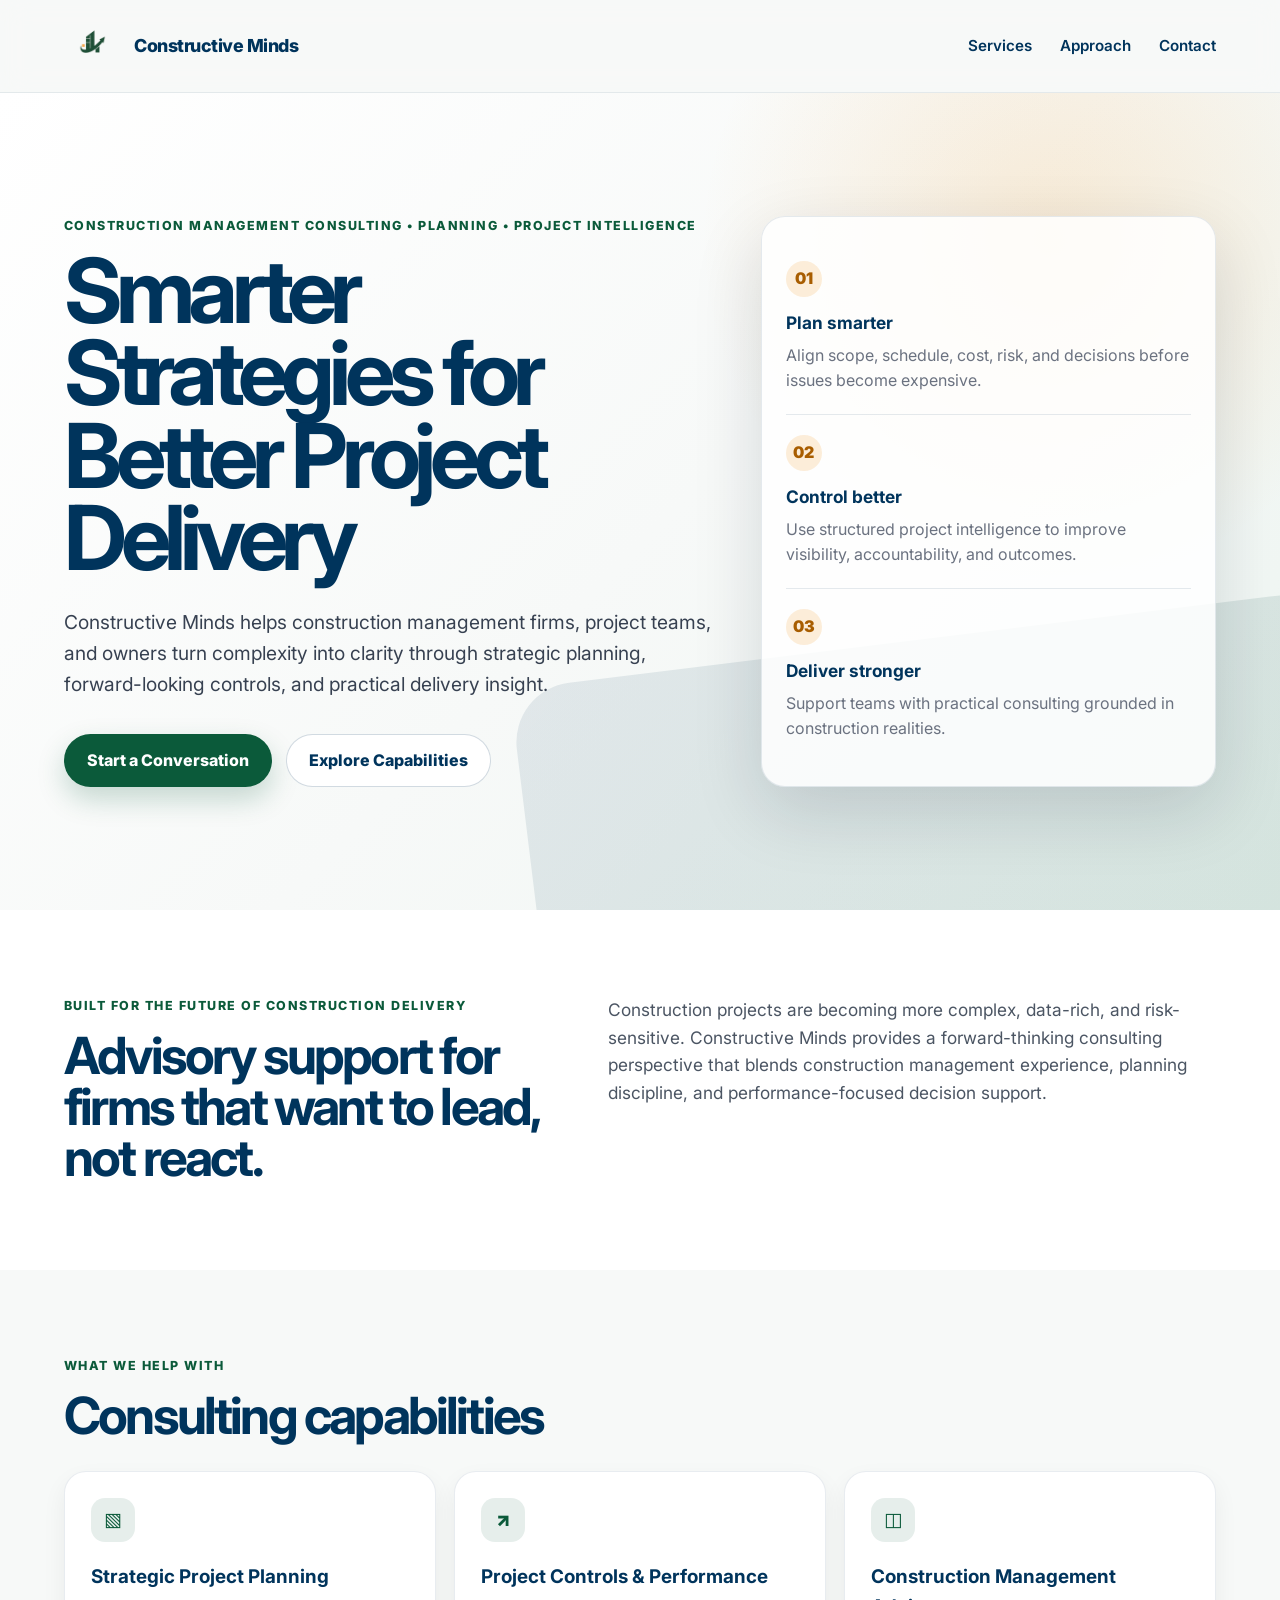
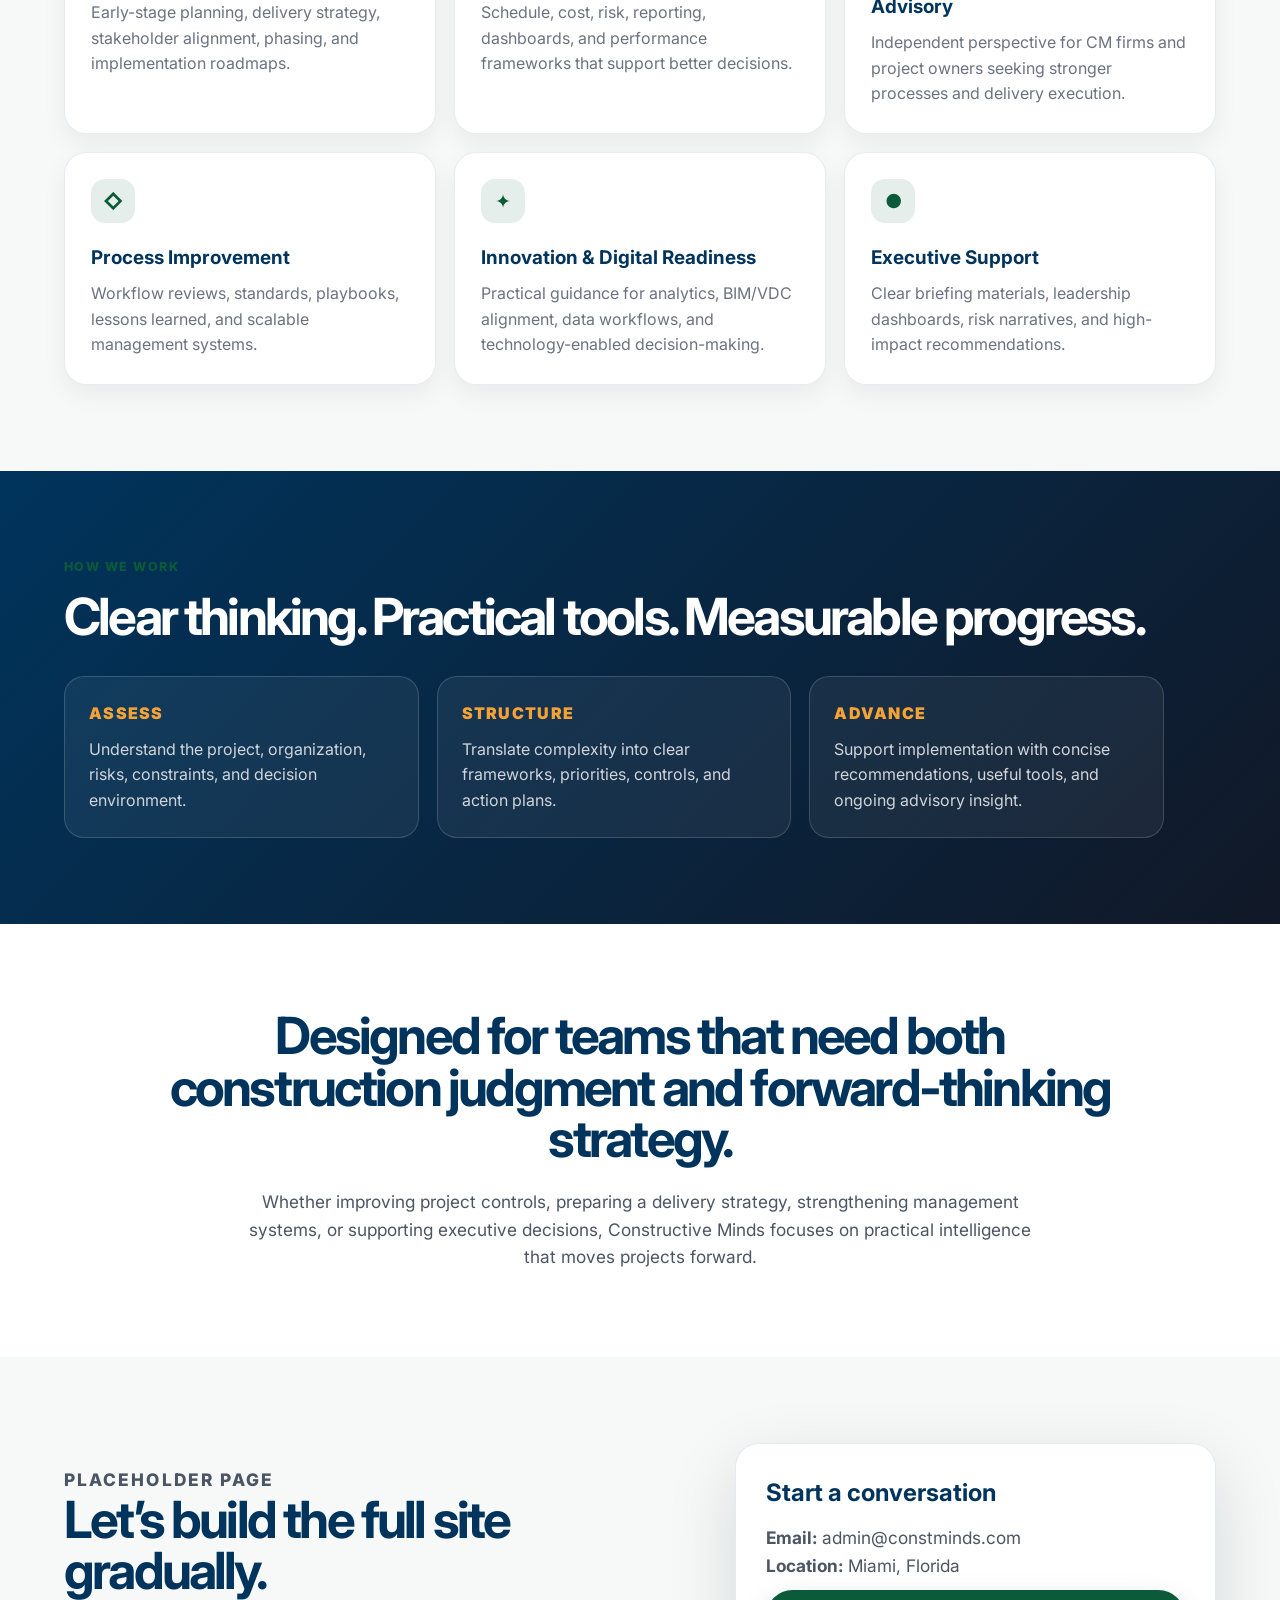
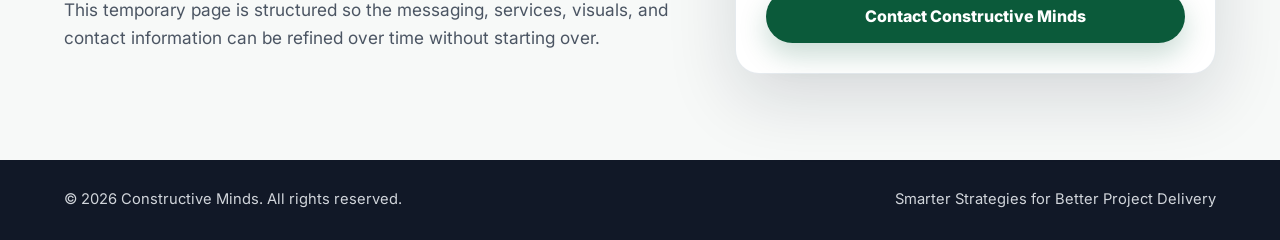
==== commit 5e8d9c21: "Add class and dimensions to logo image" ====
--- a/index.html
+++ b/index.html
@@ -14,7 +14,7 @@
   <header class="site-header">
     <a class="brand" href="#top" aria-label="Constructive Minds home">
       <div class="brand-mark" aria-hidden="true">
-        <img src="Designer.svg" alt="Constructive Minds logo" />
+        <img class="logo-svg" src="Designer.svg" alt="Constructive Minds logo" width="56" height="56" />
       </div>
       <span class="brand-text">Constructive Minds</span>
     </a>
--- a/styles.css
+++ b/styles.css
@@ -6,8 +6,620 @@
   --cm-neutral-gray:#6B7280;
   --cm-dark-charcoal:#111827;
   --white:#ffffff;
-  --shadow:0 24px 70px rgba(17,24,39,.14);
+
+  --shadow-sm:0 10px 24px rgba(17,24,39,.06);
+  --shadow-md:0 18px 44px rgba(17,24,39,.10);
+  --shadow-lg:0 24px 70px rgba(17,24,39,.14);
+
   --radius:24px;
-}
-*{box-sizing:border-box} html{scroll-behavior:smooth} body{margin:0;font-family:Inter,system-ui,-apple-system,Segoe UI,sans-serif;background:var(--cm-soft-off-white);color:var(--cm-dark-charcoal);line-height:1.6} a{color:inherit;text-decoration:none}.site-header{position:sticky;top:0;z-index:20;display:flex;align-items:center;justify-content:space-between;padding:18px clamp(22px,5vw,72px);background:rgba(247,249,248,.9);backdrop-filter:blur(14px);border-bottom:1px solid rgba(0,52,92,.08)}.brand{display:flex;align-items:center;gap:12px;font-weight:800;color:var(--cm-primary-navy);letter-spacing:-.03em}.brand-mark{width:46px;height:46px}.brand-mark svg{width:100%;height:100%}.mark-green{fill:var(--cm-primary-emerald)}.mark-orange{fill:var(--cm-accent-orange)}.mark-lines{fill:none;stroke:var(--cm-dark-charcoal);stroke-width:4;stroke-linecap:round}.brand-text{font-size:1.12rem}.nav-links{display:flex;gap:28px;font-weight:600;color:var(--cm-primary-navy);font-size:.95rem}.nav-links a:hover{color:var(--cm-primary-emerald)}.hero{position:relative;display:grid;grid-template-columns:1.18fr .82fr;gap:42px;align-items:center;min-height:calc(100vh - 83px);padding:80px clamp(22px,5vw,72px);overflow:hidden;background:radial-gradient(circle at 82% 18%, rgba(245,163,54,.18), transparent 28%),linear-gradient(135deg,#ffffff 0%,#f7f9f8 52%,#eef6f2 100%)}.hero:before{content:"";position:absolute;inset:auto -10% -30% 42%;height:520px;background:linear-gradient(135deg,rgba(0,52,92,.09),rgba(11,90,58,.12));transform:rotate(-7deg);border-radius:60px}.hero-content,.hero-card{position:relative}.eyebrow,.section-kicker{margin:0 0 14px;color:var(--cm-primary-emerald);text-transform:uppercase;letter-spacing:.12em;font-weight:800;font-size:.78rem}.hero h1{margin:0;max-width:890px;color:var(--cm-primary-navy);font-size:clamp(3rem,7vw,6.6rem);line-height:.92;letter-spacing:-.07em}.hero-copy{max-width:730px;margin:28px 0 0;color:#374151;font-size:clamp(1.05rem,1.5vw,1.28rem)}.hero-actions{display:flex;flex-wrap:wrap;gap:14px;margin-top:34px}.btn{display:inline-flex;align-items:center;justify-content:center;min-height:48px;padding:13px 22px;border-radius:999px;font-weight:800;border:1px solid transparent;transition:.2s ease}.btn.primary{background:var(--cm-primary-emerald);color:white;box-shadow:0 12px 28px rgba(11,90,58,.22)}.btn.primary:hover{transform:translateY(-2px);background:#084a31}.btn.secondary{background:white;color:var(--cm-primary-navy);border-color:rgba(0,52,92,.18)}.btn.full{width:100%;margin-top:10px}.hero-card{background:rgba(255,255,255,.84);border:1px solid rgba(0,52,92,.1);border-radius:var(--radius);padding:24px;box-shadow:var(--shadow)}.metric{padding:20px 0;border-bottom:1px solid rgba(0,52,92,.1)}.metric:last-child{border-bottom:0}.metric span{display:inline-grid;place-items:center;width:36px;height:36px;border-radius:50%;background:rgba(245,163,54,.18);color:#a85d00;font-weight:900}.metric strong{display:block;margin-top:12px;color:var(--cm-primary-navy);font-size:1.08rem}.metric p{margin:6px 0 0;color:var(--cm-neutral-gray)}.section{padding:86px clamp(22px,5vw,72px)}.intro{display:grid;grid-template-columns:.9fr 1.1fr;gap:46px;background:white}.section h2{margin:0;color:var(--cm-primary-navy);font-size:clamp(2rem,4vw,3.8rem);line-height:1;letter-spacing:-.055em}.intro p:last-child,.statement p,.contact p{font-size:1.08rem;color:#4b5563;margin:0}.services{background:var(--cm-soft-off-white)}.section-heading{max-width:780px;margin-bottom:30px}.grid{display:grid;grid-template-columns:repeat(3,1fr);gap:18px}.card{background:white;border:1px solid rgba(0,52,92,.09);border-radius:22px;padding:26px;box-shadow:0 12px 34px rgba(17,24,39,.06)}.card-icon{display:grid;place-items:center;width:44px;height:44px;border-radius:14px;background:rgba(11,90,58,.1);color:var(--cm-primary-emerald);font-weight:900;font-size:1.2rem}.card h3{margin:20px 0 8px;color:var(--cm-primary-navy);font-size:1.18rem}.card p{margin:0;color:var(--cm-neutral-gray)}.approach{background:linear-gradient(135deg,var(--cm-primary-navy),var(--cm-dark-charcoal));color:white}.approach-panel{max-width:1100px}.approach h2{color:white}.steps{display:grid;grid-template-columns:repeat(3,1fr);gap:18px;margin-top:34px}.steps div{border:1px solid rgba(255,255,255,.16);border-radius:20px;padding:24px;background:rgba(255,255,255,.06)}.steps span{color:var(--cm-accent-orange);font-weight:900;text-transform:uppercase;letter-spacing:.08em}.steps p{color:#d1d5db;margin:10px 0 0}.statement{text-align:center;background:white}.statement h2{max-width:1000px;margin:0 auto}.statement p{max-width:790px;margin:24px auto 0}.contact{display:grid;grid-template-columns:1fr .75fr;gap:30px;align-items:center}.contact-card{background:white;border-radius:var(--radius);padding:30px;border:1px solid rgba(0,52,92,.1);box-shadow:var(--shadow)}.contact-card h3{margin:0 0 12px;color:var(--cm-primary-navy);font-size:1.5rem}.footer{display:flex;justify-content:space-between;gap:20px;flex-wrap:wrap;padding:28px clamp(22px,5vw,72px);background:var(--cm-dark-charcoal);color:#d1d5db;font-size:.92rem}
-@media (max-width:900px){.nav-links{display:none}.hero,.intro,.contact{grid-template-columns:1fr}.hero{min-height:auto;padding-top:58px}.grid,.steps{grid-template-columns:1fr}.hero h1{font-size:clamp(2.7rem,14vw,4.9rem)}.brand-text{font-size:1rem}.section{padding:64px 22px}.site-header{padding:14px 22px}.hero-card{margin-top:10px}}
+  --transition:.25s ease;
+}
+
+/* =========================
+   Base
+========================= */
+
+*{
+  box-sizing:border-box;
+}
+
+html{
+  scroll-behavior:smooth;
+}
+
+body{
+  margin:0;
+  font-family:Inter,system-ui,-apple-system,Segoe UI,sans-serif;
+  background:var(--cm-soft-off-white);
+  color:var(--cm-dark-charcoal);
+  line-height:1.6;
+  -webkit-font-smoothing:antialiased;
+  text-rendering:optimizeLegibility;
+}
+
+a{
+  color:inherit;
+  text-decoration:none;
+}
+
+img{
+  max-width:100%;
+  display:block;
+}
+
+/* =========================
+   Header
+========================= */
+
+.site-header{
+  position:sticky;
+  top:0;
+  z-index:20;
+
+  display:flex;
+  align-items:center;
+  justify-content:space-between;
+
+  padding:18px clamp(22px,5vw,72px);
+
+  background:rgba(247,249,248,.88);
+  backdrop-filter:blur(14px);
+
+  border-bottom:1px solid rgba(0,52,92,.08);
+}
+
+.brand{
+  display:flex;
+  align-items:center;
+  gap:14px;
+
+  font-weight:800;
+  color:var(--cm-primary-navy);
+  letter-spacing:-.03em;
+}
+
+.brand-mark{
+  width:56px;
+  height:56px;
+
+  display:flex;
+  align-items:center;
+  justify-content:center;
+
+  overflow:hidden;
+  flex-shrink:0;
+}
+
+.brand-mark img{
+  width:100%;
+  height:100%;
+  object-fit:contain;
+  display:block;
+}
+
+.brand-text{
+  font-size:1.12rem;
+}
+
+.nav-links{
+  display:flex;
+  gap:28px;
+
+  font-weight:600;
+  color:var(--cm-primary-navy);
+  font-size:.95rem;
+}
+
+.nav-links a{
+  position:relative;
+  transition:color var(--transition);
+}
+
+.nav-links a::after{
+  content:"";
+  position:absolute;
+  left:0;
+  bottom:-6px;
+
+  width:0%;
+  height:2px;
+
+  background:var(--cm-primary-emerald);
+  transition:width var(--transition);
+}
+
+.nav-links a:hover{
+  color:var(--cm-primary-emerald);
+}
+
+.nav-links a:hover::after{
+  width:100%;
+}
+
+/* =========================
+   Hero
+========================= */
+
+.hero{
+  position:relative;
+  overflow:hidden;
+
+  display:grid;
+  grid-template-columns:1.18fr .82fr;
+  gap:42px;
+  align-items:center;
+
+  min-height:calc(100vh - 83px);
+
+  padding:80px clamp(22px,5vw,72px);
+
+  background:
+    radial-gradient(circle at 82% 18%, rgba(245,163,54,.18), transparent 28%),
+    linear-gradient(135deg,#ffffff 0%,#f7f9f8 52%,#eef6f2 100%);
+}
+
+.hero::before{
+  content:"";
+  position:absolute;
+
+  inset:auto -10% -30% 42%;
+
+  height:520px;
+
+  background:
+    linear-gradient(
+      135deg,
+      rgba(0,52,92,.09),
+      rgba(11,90,58,.12)
+    );
+
+  transform:rotate(-7deg);
+  border-radius:60px;
+}
+
+.hero-content,
+.hero-card{
+  position:relative;
+  z-index:1;
+}
+
+.eyebrow,
+.section-kicker{
+  margin:0 0 14px;
+
+  color:var(--cm-primary-emerald);
+
+  text-transform:uppercase;
+  letter-spacing:.12em;
+
+  font-weight:800;
+  font-size:.78rem;
+}
+
+.hero h1{
+  margin:0;
+
+  max-width:890px;
+
+  color:var(--cm-primary-navy);
+
+  font-size:clamp(3rem,7vw,6.6rem);
+  line-height:.92;
+  letter-spacing:-.07em;
+}
+
+.hero-copy{
+  max-width:730px;
+  margin:28px 0 0;
+
+  color:#374151;
+  font-size:clamp(1.05rem,1.5vw,1.28rem);
+}
+
+.hero-actions{
+  display:flex;
+  flex-wrap:wrap;
+  gap:14px;
+
+  margin-top:34px;
+}
+
+/* =========================
+   Buttons
+========================= */
+
+.btn{
+  display:inline-flex;
+  align-items:center;
+  justify-content:center;
+
+  min-height:48px;
+  padding:13px 22px;
+
+  border-radius:999px;
+  border:1px solid transparent;
+
+  font-weight:800;
+
+  transition:
+    transform var(--transition),
+    background var(--transition),
+    border-color var(--transition),
+    box-shadow var(--transition);
+}
+
+.btn:hover{
+  transform:translateY(-2px);
+}
+
+.btn.primary{
+  background:var(--cm-primary-emerald);
+  color:white;
+
+  box-shadow:
+    0 12px 28px rgba(11,90,58,.22);
+}
+
+.btn.primary:hover{
+  background:#084a31;
+}
+
+.btn.secondary{
+  background:white;
+  color:var(--cm-primary-navy);
+
+  border-color:rgba(0,52,92,.18);
+}
+
+.btn.secondary:hover{
+  border-color:rgba(0,52,92,.32);
+  box-shadow:var(--shadow-sm);
+}
+
+.btn.full{
+  width:100%;
+  margin-top:10px;
+}
+
+/* =========================
+   Hero Card
+========================= */
+
+.hero-card{
+  background:rgba(255,255,255,.84);
+
+  border:1px solid rgba(0,52,92,.1);
+  border-radius:var(--radius);
+
+  padding:24px;
+
+  box-shadow:var(--shadow-lg);
+}
+
+.metric{
+  padding:20px 0;
+  border-bottom:1px solid rgba(0,52,92,.1);
+}
+
+.metric:last-child{
+  border-bottom:0;
+}
+
+.metric span{
+  display:inline-grid;
+  place-items:center;
+
+  width:36px;
+  height:36px;
+
+  border-radius:50%;
+
+  background:rgba(245,163,54,.18);
+  color:#a85d00;
+
+  font-weight:900;
+}
+
+.metric strong{
+  display:block;
+  margin-top:12px;
+
+  color:var(--cm-primary-navy);
+  font-size:1.08rem;
+}
+
+.metric p{
+  margin:6px 0 0;
+  color:var(--cm-neutral-gray);
+}
+
+/* =========================
+   Sections
+========================= */
+
+.section{
+  padding:86px clamp(22px,5vw,72px);
+}
+
+.section h2{
+  margin:0;
+
+  color:var(--cm-primary-navy);
+
+  font-size:clamp(2rem,4vw,3.8rem);
+  line-height:1;
+  letter-spacing:-.055em;
+}
+
+/* =========================
+   Intro
+========================= */
+
+.intro{
+  display:grid;
+  grid-template-columns:.9fr 1.1fr;
+  gap:46px;
+
+  background:white;
+}
+
+.intro p:last-child,
+.statement p,
+.contact p{
+  margin:0;
+
+  font-size:1.08rem;
+  color:#4b5563;
+}
+
+/* =========================
+   Services
+========================= */
+
+.services{
+  background:var(--cm-soft-off-white);
+}
+
+.section-heading{
+  max-width:780px;
+  margin-bottom:30px;
+}
+
+.grid{
+  display:grid;
+  grid-template-columns:repeat(3,1fr);
+  gap:18px;
+}
+
+.card{
+  background:white;
+
+  border:1px solid rgba(0,52,92,.09);
+  border-radius:22px;
+
+  padding:26px;
+
+  box-shadow:var(--shadow-sm);
+
+  transition:
+    transform var(--transition),
+    box-shadow var(--transition),
+    border-color var(--transition);
+}
+
+.card:hover{
+  transform:translateY(-4px);
+
+  box-shadow:var(--shadow-md);
+
+  border-color:rgba(0,52,92,.16);
+}
+
+.card-icon{
+  display:grid;
+  place-items:center;
+
+  width:44px;
+  height:44px;
+
+  border-radius:14px;
+
+  background:rgba(11,90,58,.1);
+  color:var(--cm-primary-emerald);
+
+  font-weight:900;
+  font-size:1.2rem;
+}
+
+.card h3{
+  margin:20px 0 8px;
+
+  color:var(--cm-primary-navy);
+  font-size:1.18rem;
+}
+
+.card p{
+  margin:0;
+  color:var(--cm-neutral-gray);
+}
+
+/* =========================
+   Approach
+========================= */
+
+.approach{
+  background:
+    linear-gradient(
+      135deg,
+      var(--cm-primary-navy),
+      var(--cm-dark-charcoal)
+    );
+
+  color:white;
+}
+
+.approach-panel{
+  max-width:1100px;
+}
+
+.approach h2{
+  color:white;
+}
+
+.steps{
+  display:grid;
+  grid-template-columns:repeat(3,1fr);
+  gap:18px;
+
+  margin-top:34px;
+}
+
+.steps div{
+  padding:24px;
+
+  border-radius:20px;
+  border:1px solid rgba(255,255,255,.16);
+
+  background:rgba(255,255,255,.06);
+
+  transition:
+    transform var(--transition),
+    background var(--transition);
+}
+
+.steps div:hover{
+  transform:translateY(-3px);
+  background:rgba(255,255,255,.08);
+}
+
+.steps span{
+  color:var(--cm-accent-orange);
+
+  font-weight:900;
+
+  text-transform:uppercase;
+  letter-spacing:.08em;
+}
+
+.steps p{
+  margin:10px 0 0;
+  color:#d1d5db;
+}
+
+/* =========================
+   Statement
+========================= */
+
+.statement{
+  text-align:center;
+  background:white;
+}
+
+.statement h2{
+  max-width:1000px;
+  margin:0 auto;
+}
+
+.statement p{
+  max-width:790px;
+  margin:24px auto 0;
+}
+
+/* =========================
+   Contact
+========================= */
+
+.contact{
+  display:grid;
+  grid-template-columns:1fr .75fr;
+  gap:30px;
+  align-items:center;
+}
+
+.contact-card{
+  background:white;
+
+  border:1px solid rgba(0,52,92,.1);
+  border-radius:var(--radius);
+
+  padding:30px;
+
+  box-shadow:var(--shadow-lg);
+}
+
+.contact-card h3{
+  margin:0 0 12px;
+
+  color:var(--cm-primary-navy);
+  font-size:1.5rem;
+}
+
+/* =========================
+   Footer
+========================= */
+
+.footer{
+  display:flex;
+  justify-content:space-between;
+  flex-wrap:wrap;
+  gap:20px;
+
+  padding:28px clamp(22px,5vw,72px);
+
+  background:var(--cm-dark-charcoal);
+  color:#d1d5db;
+
+  font-size:.92rem;
+}
+
+/* =========================
+   Responsive
+========================= */
+
+@media (max-width:900px){
+
+  .nav-links{
+    display:none;
+  }
+
+  .hero,
+  .intro,
+  .contact{
+    grid-template-columns:1fr;
+  }
+
+  .grid,
+  .steps{
+    grid-template-columns:1fr;
+  }
+
+  .hero{
+    min-height:auto;
+    padding-top:58px;
+  }
+
+  .hero h1{
+    font-size:clamp(2.7rem,14vw,4.9rem);
+  }
+
+  .section{
+    padding:64px 22px;
+  }
+
+  .site-header{
+    padding:14px 22px;
+  }
+
+  .brand-text{
+    font-size:1rem;
+  }
+
+  .hero-card{
+    margin-top:10px;
+  }
+
+  .brand-mark{
+    width:50px;
+    height:50px;
+  }
+}
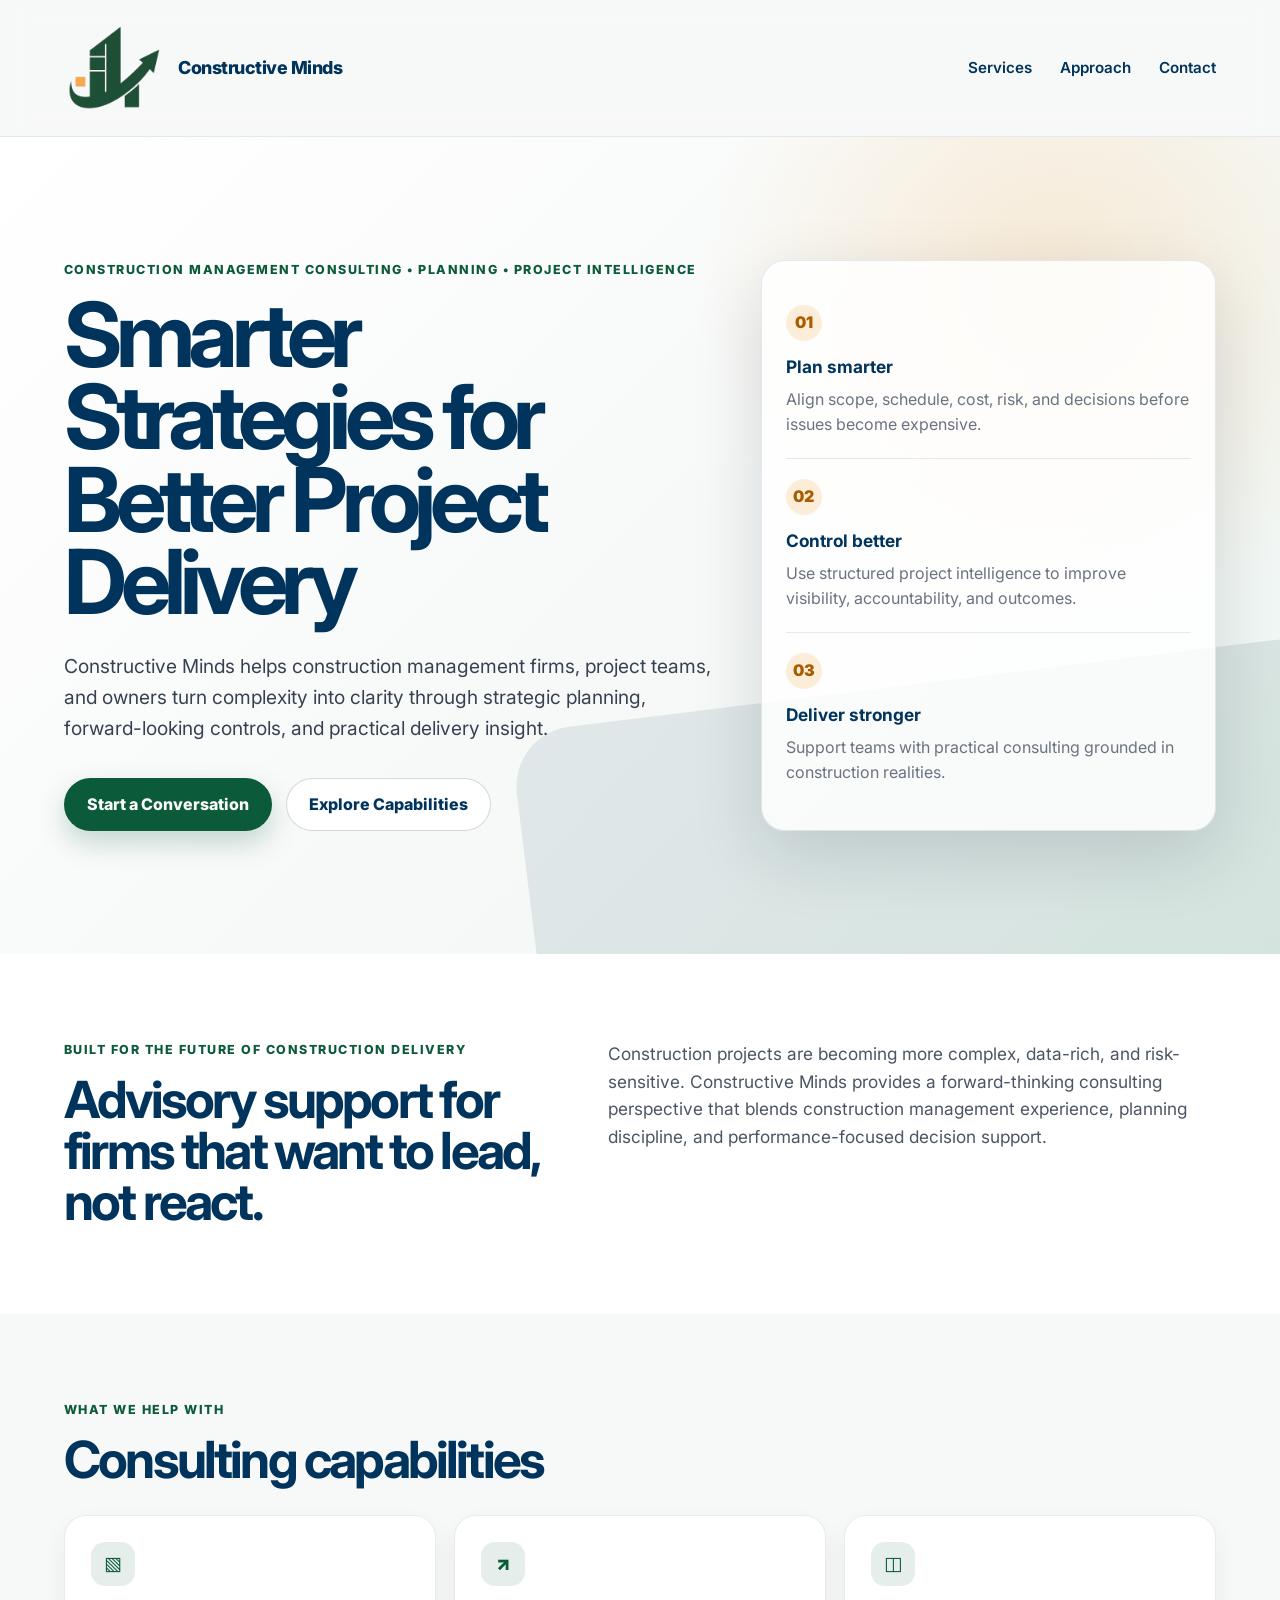
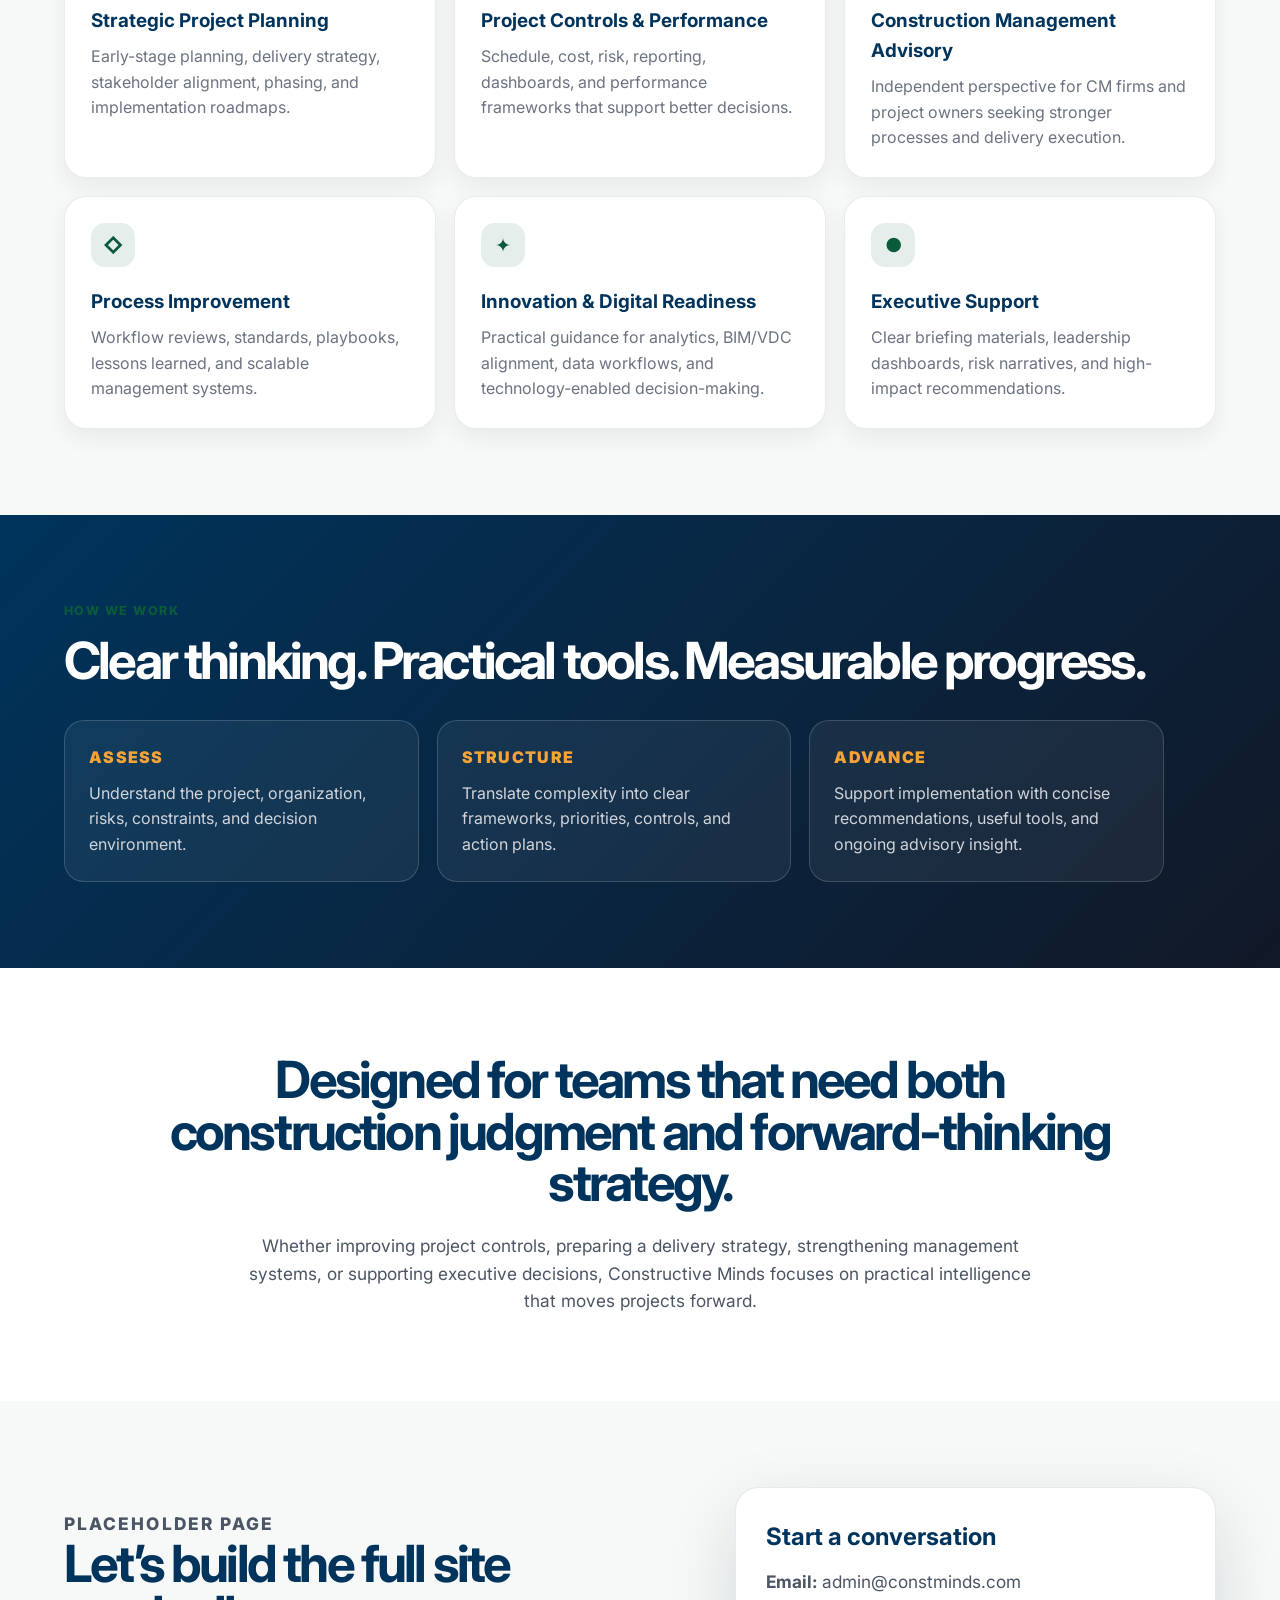
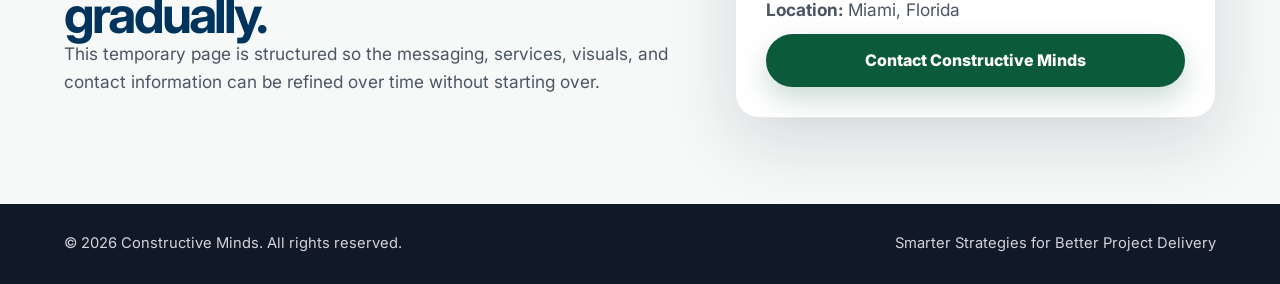
==== commit 106842a9: "Update logo image source in index.html" ====
--- a/index.html
+++ b/index.html
@@ -14,7 +14,7 @@
   <header class="site-header">
     <a class="brand" href="#top" aria-label="Constructive Minds home">
       <div class="brand-mark" aria-hidden="true">
-        <img class="logo-svg" src="Designer.svg" alt="Constructive Minds logo" width="56" height="56" />
+        <img class="logo-svg" src="CoMi_Logo.png" alt="Constructive Minds logo" width="100" height="100" />
       </div>
       <span class="brand-text">Constructive Minds</span>
     </a>
--- a/styles.css
+++ b/styles.css
@@ -79,8 +79,9 @@
 }
 
 .brand-mark{
-  width:56px;
-  height:56px;
+  width:100px;
+  height:100px;
+  min-width:100px;
 
   display:flex;
   align-items:center;
@@ -91,8 +92,12 @@
 }
 
 .brand-mark img{
-  width:100%;
-  height:100%;
+  width:100px !important;
+  height:100px !important;
+
+  max-width:100px;
+  max-height:100px;
+
   object-fit:contain;
   display:block;
 }
